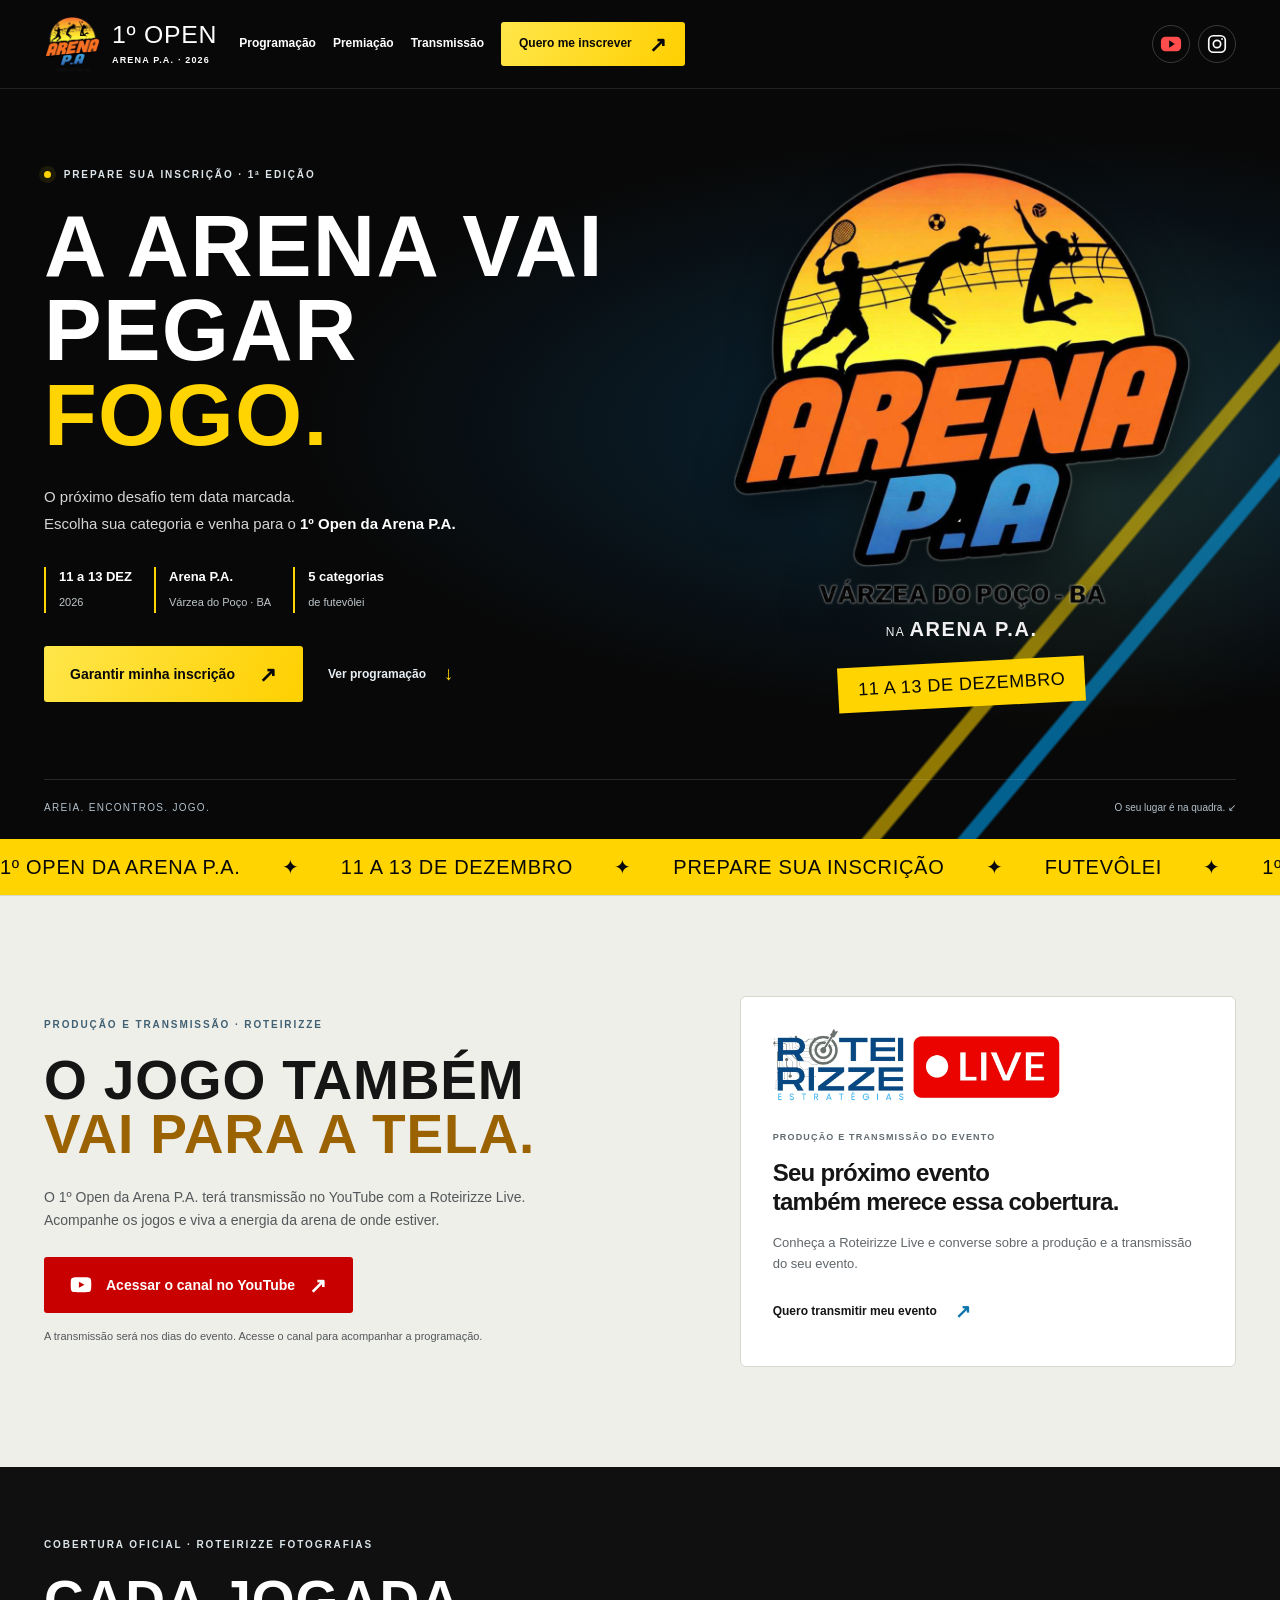
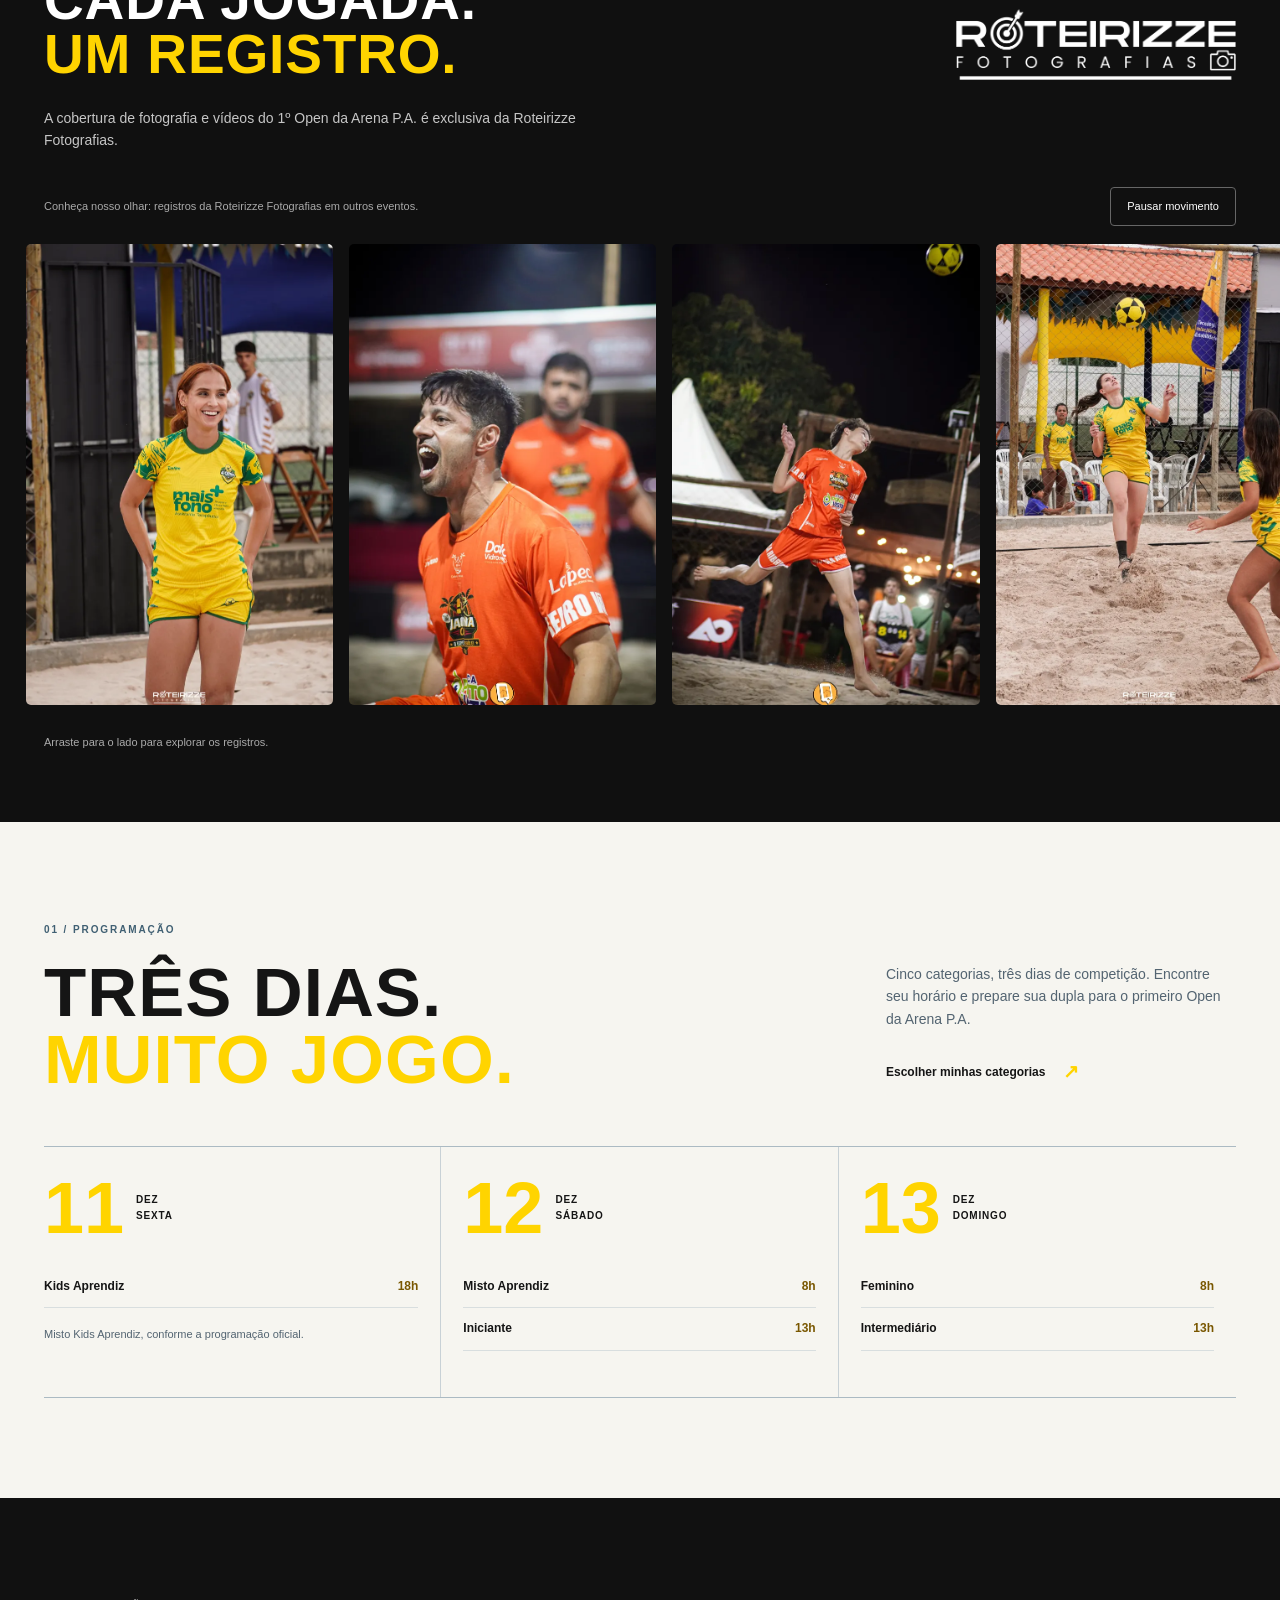
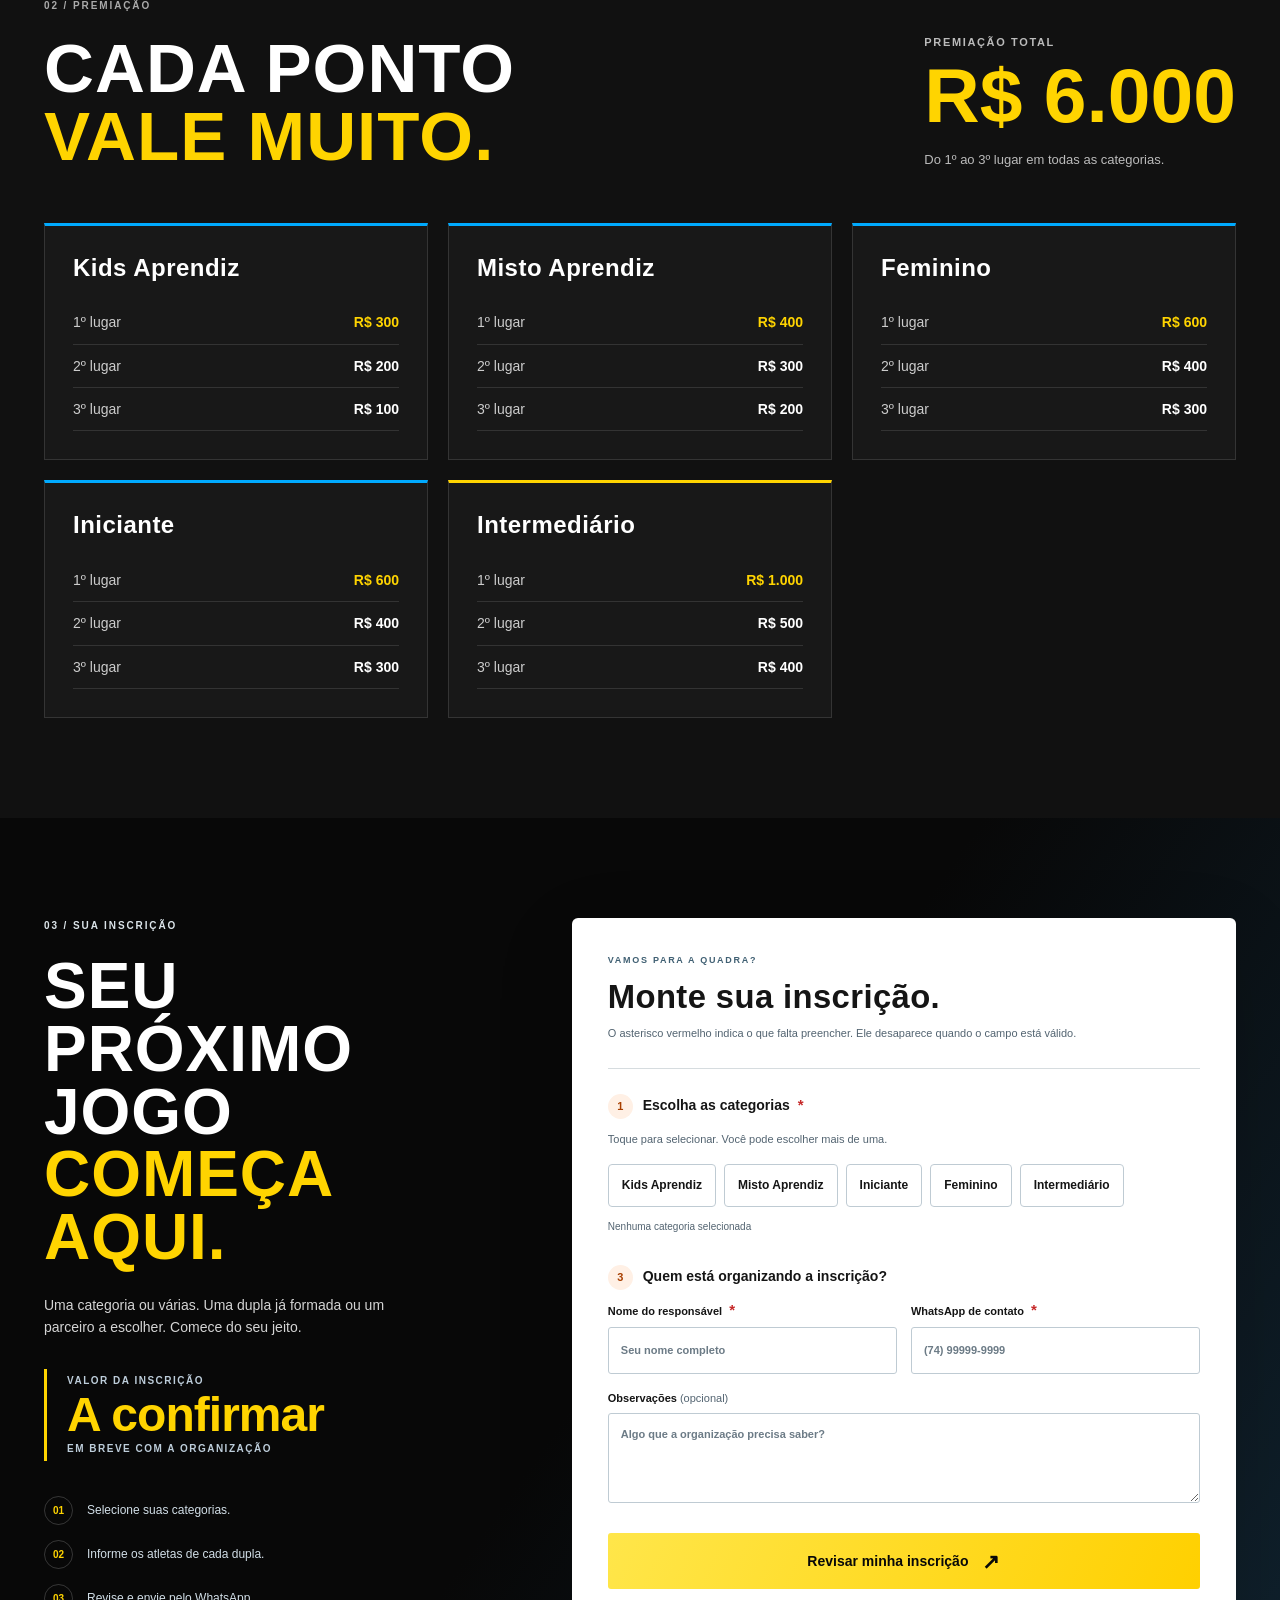
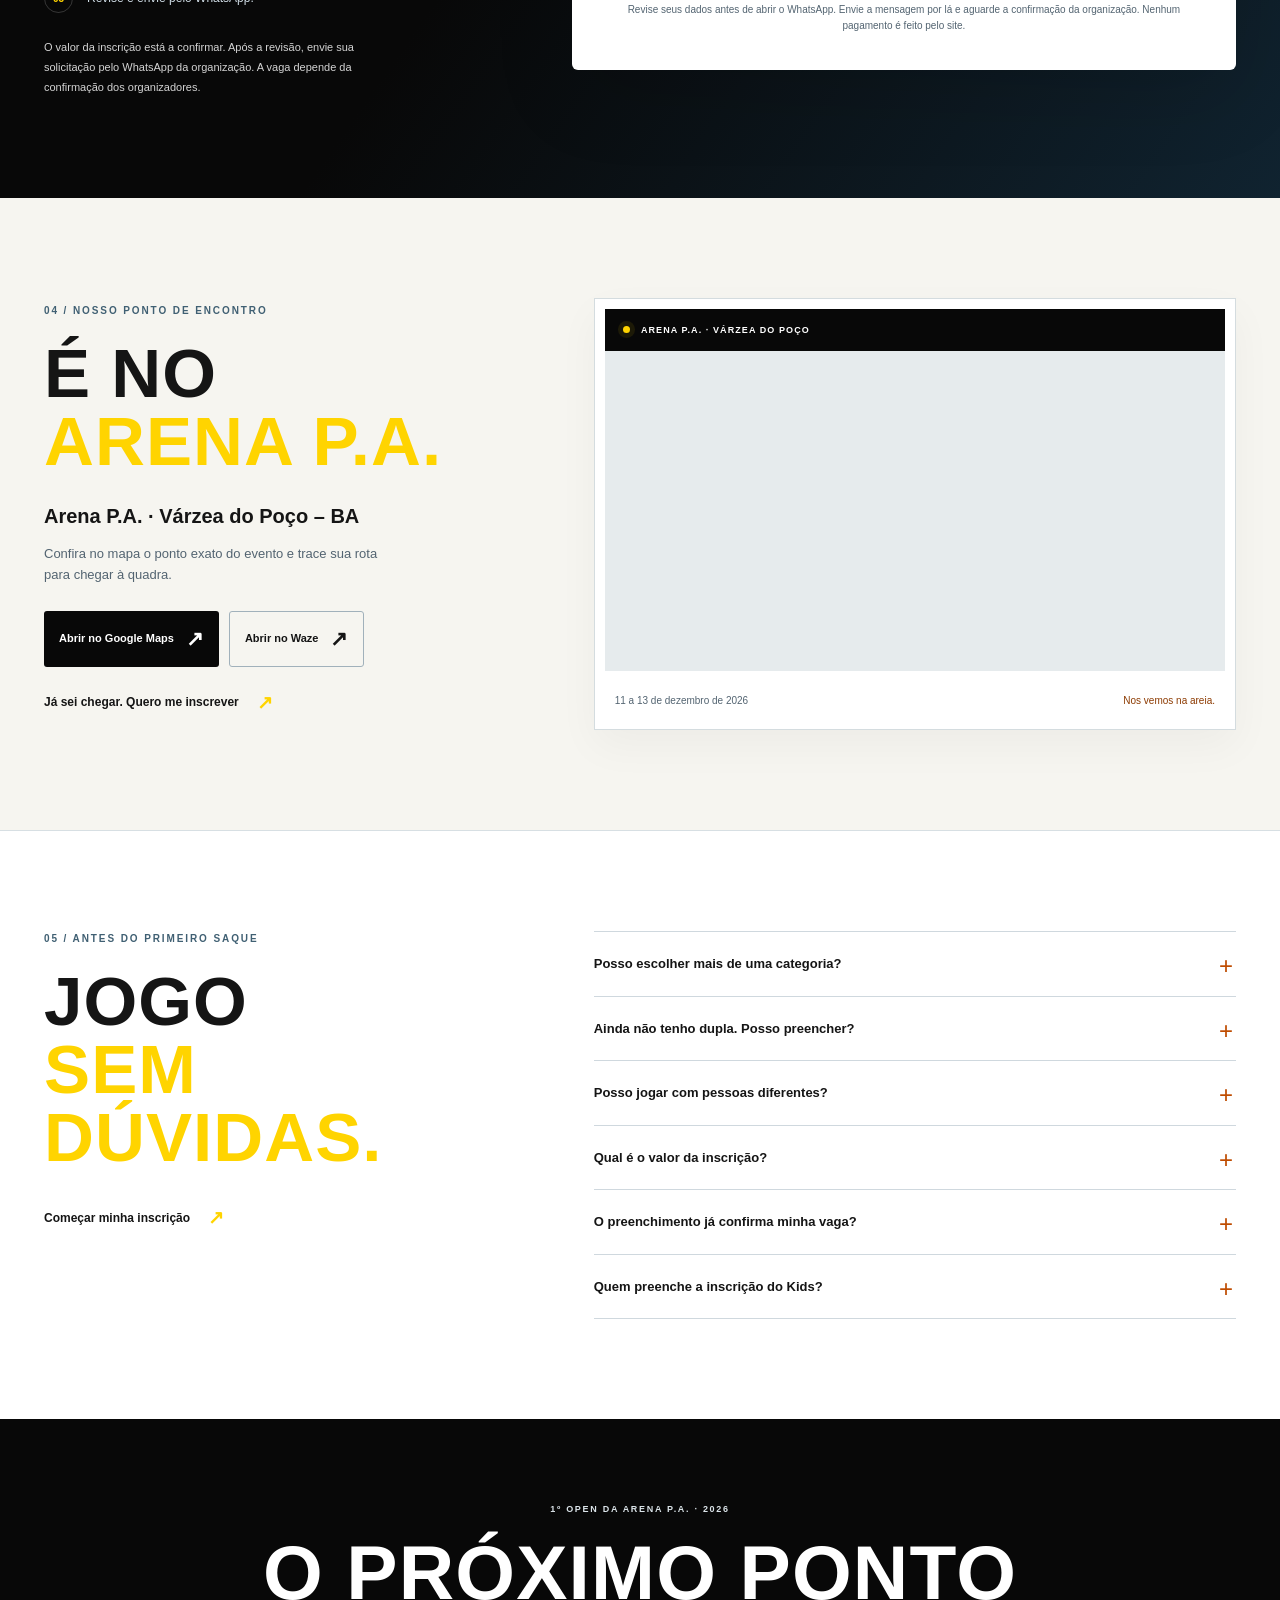
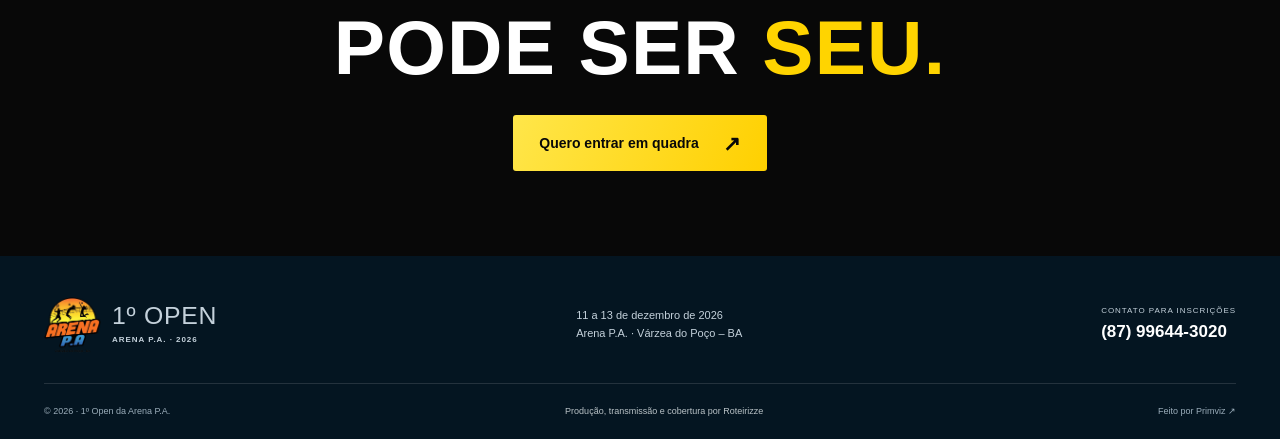
==== index.html @ a2ea8b27 "V1" ====
<!doctype html>
<html lang="pt-BR">
<head>
<meta charset="utf-8"><meta name="viewport" content="width=device-width, initial-scale=1">
<meta name="site-version" content="1.4">
<meta name="theme-color" content="#080808">
<title>1º Open da Arena P.A. 2026 | Programação e inscrições</title>
<meta name="description" content="De 11 a 13 de dezembro, o 1º Open da Arena P.A. reúne cinco categorias de futevôlei. Confira a programação, as premiações e prepare sua inscrição.">
<meta property="og:title" content="1º Open da Arena P.A. • Programação e inscrições"><meta property="og:description" content="11 a 13 de dezembro de 2026. Futevôlei no Arena P.A. · Várzea do Poço – BA. R$ 6.000 em premiações."><meta property="og:type" content="website"><meta property="og:locale" content="pt_BR"><meta property="og:image" content="assets/images/logo-arena.png"><meta name="twitter:card" content="summary_large_image">
<link rel="icon" href="favicon.png"><link rel="stylesheet" href="assets/css/style.css">
<script src="assets/js/config.js" defer></script><script src="assets/js/script.js" defer></script>
</head>
<body>
<a class="skip" href="#conteudo">Pular para o conteúdo</a>
<header class="header"><div class="wrap nav-wrap"><a href="#inicio" class="brand" aria-label="1º Open da Arena P.A., início"><img src="assets/images/logo-arena.png" width="60" height="60" alt="Marca do 1º Open"><span>1º OPEN <small>ARENA P.A. · 2026</small></span></a><div class="header-socials"><a class="social-icon youtube" href="https://www.youtube.com/channel/UCUqhchC1ZIpKuG-DZPUT1CA" target="_blank" rel="noopener noreferrer" aria-label="YouTube da Roteirizze Live"><svg viewBox="0 0 24 24" width="22" height="22" aria-hidden="true"><rect x="1" y="4" width="22" height="16" rx="5" fill="currentColor"/><path d="m10 8 6 4-6 4z" fill="#080808"/></svg></a><a class="social-icon instagram" href="https://www.instagram.com/arenap.a/" target="_blank" rel="noopener noreferrer" aria-label="Instagram da Arena P.A. @arenap.a"><svg viewBox="0 0 24 24" width="22" height="22" fill="none" stroke="currentColor" stroke-width="1.8" aria-hidden="true"><rect x="3" y="3" width="18" height="18" rx="5"/><circle cx="12" cy="12" r="4"/><circle cx="17.5" cy="6.5" r="1" fill="currentColor" stroke="none"/></svg></a></div><button id="menu-toggle" class="menu-toggle" aria-controls="menu" aria-expanded="false">Menu <span aria-hidden="true">☰</span></button><nav id="menu" aria-label="Principal"><a href="#programacao">Programação</a><a href="#premiacao">Premiação</a><a href="#transmissao">Transmissão</a><a class="button small" href="#registration-form">Quero me inscrever <span aria-hidden="true">↗</span></a></nav></div></header>
<main id="conteudo">
<section id="inicio" class="hero"><div class="hero-grid wrap"><div class="hero-copy"><p class="eyebrow light"><span class="status-dot"></span> PREPARE SUA INSCRIÇÃO · 1ª EDIÇÃO</p><h1>A ARENA VAI<br>PEGAR <em>FOGO.</em></h1><p class="hero-lead">O próximo desafio tem data marcada.<br>Escolha sua categoria e venha para o <strong>1º Open da Arena P.A.</strong></p><div class="hero-details"><span><strong>11 a 13 DEZ</strong><small>2026</small></span><span><strong>Arena P.A.</strong><small>Várzea do Poço · BA</small></span><span><strong>5 categorias</strong><small>de futevôlei</small></span></div><div class="hero-actions"><a class="button" href="#registration-form">Garantir minha inscrição <span aria-hidden="true">↗</span></a><a class="text-link" href="#programacao">Ver programação <span aria-hidden="true">↓</span></a></div></div><div class="hero-mark"><div class="orbit" aria-hidden="true"></div><img src="assets/images/logo-arena.png" width="850" height="850" fetchpriority="high" alt="1º Open de Futevôlei 2026"><p>NA <strong>ARENA P.A.</strong></p><span class="edition">11 A 13 DE DEZEMBRO</span></div></div><div class="hero-bottom wrap"><span>AREIA. ENCONTROS. JOGO.</span><span>O seu lugar é na quadra. <span aria-hidden="true">↙</span></span></div></section>
<div class="ticker" aria-hidden="true"><div>1º OPEN DA ARENA P.A. <span>✦</span> 11 A 13 DE DEZEMBRO <span>✦</span> PREPARE SUA INSCRIÇÃO <span>✦</span> FUTEVÔLEI <span>✦</span> 1º OPEN DA ARENA P.A. <span>✦</span> 11 A 13 DE DEZEMBRO <span>✦</span> PREPARE SUA INSCRIÇÃO <span>✦</span> FUTEVÔLEI <span>✦</span></div></div>
<section class="section broadcast" id="transmissao" aria-labelledby="broadcast-title"><div class="wrap broadcast-grid"><div class="broadcast-copy"><p class="eyebrow">PRODUÇÃO E TRANSMISSÃO · ROTEIRIZZE</p><h2 id="broadcast-title">O JOGO TAMBÉM<br><em>VAI PARA A TELA.</em></h2><p>O 1º Open da Arena P.A. terá transmissão no YouTube com a Roteirizze Live. Acompanhe os jogos e viva a energia da arena de onde estiver.</p><a class="button youtube-button" href="https://www.youtube.com/channel/UCUqhchC1ZIpKuG-DZPUT1CA" target="_blank" rel="noopener noreferrer"><svg viewBox="0 0 24 24" width="22" height="22" aria-hidden="true"><path fill="currentColor" d="M23 7s-.2-1.6-.9-2.3c-.9-.9-1.9-.9-2.3-1C16.6 3.5 12 3.5 12 3.5s-4.6 0-7.8.2c-.4.1-1.4.1-2.3 1C1.2 5.4 1 7 1 7S.8 8.9.8 10.8v1.8C.8 14.5 1 16.4 1 16.4s.2 1.6.9 2.3c.9.9 2.1.9 2.6 1 1.9.2 7.5.3 7.5.3s4.6 0 7.8-.3c.4 0 1.4 0 2.3-1 .7-.7.9-2.3.9-2.3s.2-1.9.2-3.8v-1.8C23.2 8.9 23 7 23 7ZM9.7 15.1V8.4l6.1 3.4-6.1 3.3Z"/></svg>Acessar o canal no YouTube <span aria-hidden="true">↗</span></a><p class="broadcast-note">A transmissão será nos dias do evento. Acesse o canal para acompanhar a programação.</p></div><aside class="production-card" aria-label="Conheça a Roteirizze Live"><img src="assets/images/roteirizze-live.webp" width="2048" height="512" loading="lazy" alt="Roteirizze Estratégias Live"><span class="production-label">PRODUÇÃO E TRANSMISSÃO DO EVENTO</span><h3>Seu próximo evento<br>também merece essa cobertura.</h3><p>Conheça a Roteirizze Live e converse sobre a produção e a transmissão do seu evento.</p><a class="text-link dark" href="https://roteirizze.site/live" target="_blank" rel="noopener noreferrer">Quero transmitir meu evento <span aria-hidden="true">↗</span></a></aside></div></section><section class="photo-coverage" id="fotografias" aria-labelledby="photos-title"><div class="wrap photo-heading"><div><p class="eyebrow light">COBERTURA OFICIAL · ROTEIRIZZE FOTOGRAFIAS</p><h2 id="photos-title">CADA JOGADA.<br><em>UM REGISTRO.</em></h2><p>A cobertura de fotografia e vídeos do 1º Open da Arena P.A. é exclusiva da Roteirizze Fotografias.</p></div><img class="photography-logo" src="assets/images/roteirizze-fotografias.png" width="1200" height="320" loading="lazy" alt="Roteirizze Fotografias"></div><div class="wrap gallery-caption"><p>Conheça nosso olhar: registros da Roteirizze Fotografias em outros eventos.</p><button id="gallery-toggle" type="button" aria-controls="photo-rail" aria-pressed="true">Pausar movimento</button></div><div class="photo-rail" id="photo-rail" tabindex="0" role="region" aria-label="Portfólio de fotografia. Deslize para ver mais fotos ou use as setas do teclado."><figure><img src="assets/images/fotografias/foto-01.webp" width="600" height="900" loading="lazy" decoding="async" draggable="false" alt="Registro de futevôlei da Roteirizze Fotografias, foto 1"></figure><figure><img src="assets/images/fotografias/foto-02.webp" width="600" height="900" loading="lazy" decoding="async" draggable="false" alt="Registro de futevôlei da Roteirizze Fotografias, foto 2"></figure><figure><img src="assets/images/fotografias/foto-03.webp" width="600" height="900" loading="lazy" decoding="async" draggable="false" alt="Registro de futevôlei da Roteirizze Fotografias, foto 3"></figure><figure><img src="assets/images/fotografias/foto-04.webp" width="600" height="900" loading="lazy" decoding="async" draggable="false" alt="Registro de futevôlei da Roteirizze Fotografias, foto 4"></figure><figure><img src="assets/images/fotografias/foto-05.webp" width="600" height="900" loading="lazy" decoding="async" draggable="false" alt="Registro de futevôlei da Roteirizze Fotografias, foto 5"></figure><figure><img src="assets/images/fotografias/foto-06.webp" width="600" height="900" loading="lazy" decoding="async" draggable="false" alt="Registro de futevôlei da Roteirizze Fotografias, foto 6"></figure><figure><img src="assets/images/fotografias/foto-07.webp" width="600" height="900" loading="lazy" decoding="async" draggable="false" alt="Registro de futevôlei da Roteirizze Fotografias, foto 7"></figure><figure><img src="assets/images/fotografias/foto-08.webp" width="600" height="900" loading="lazy" decoding="async" draggable="false" alt="Registro de futevôlei da Roteirizze Fotografias, foto 8"></figure><figure><img src="assets/images/fotografias/foto-09.webp" width="600" height="900" loading="lazy" decoding="async" draggable="false" alt="Registro de futevôlei da Roteirizze Fotografias, foto 9"></figure><figure><img src="assets/images/fotografias/foto-10.webp" width="600" height="900" loading="lazy" decoding="async" draggable="false" alt="Registro de futevôlei da Roteirizze Fotografias, foto 10"></figure><figure><img src="assets/images/fotografias/foto-11.webp" width="600" height="900" loading="lazy" decoding="async" draggable="false" alt="Registro de futevôlei da Roteirizze Fotografias, foto 11"></figure><figure><img src="assets/images/fotografias/foto-12.webp" width="600" height="900" loading="lazy" decoding="async" draggable="false" alt="Registro de futevôlei da Roteirizze Fotografias, foto 12"></figure><figure><img src="assets/images/fotografias/foto-13.webp" width="600" height="900" loading="lazy" decoding="async" draggable="false" alt="Registro de futevôlei da Roteirizze Fotografias, foto 13"></figure><figure><img src="assets/images/fotografias/foto-14.webp" width="600" height="900" loading="lazy" decoding="async" draggable="false" alt="Registro de futevôlei da Roteirizze Fotografias, foto 14"></figure><figure><img src="assets/images/fotografias/foto-15.webp" width="600" height="900" loading="lazy" decoding="async" draggable="false" alt="Registro de futevôlei da Roteirizze Fotografias, foto 15"></figure><figure><img src="assets/images/fotografias/foto-16.webp" width="600" height="900" loading="lazy" decoding="async" draggable="false" alt="Registro de futevôlei da Roteirizze Fotografias, foto 16"></figure><figure><img src="assets/images/fotografias/foto-17.webp" width="600" height="900" loading="lazy" decoding="async" draggable="false" alt="Registro de futevôlei da Roteirizze Fotografias, foto 17"></figure><figure><img src="assets/images/fotografias/foto-18.webp" width="600" height="900" loading="lazy" decoding="async" draggable="false" alt="Registro de futevôlei da Roteirizze Fotografias, foto 18"></figure><figure><img src="assets/images/fotografias/foto-19.webp" width="600" height="900" loading="lazy" decoding="async" draggable="false" alt="Registro de futevôlei da Roteirizze Fotografias, foto 19"></figure><figure><img src="assets/images/fotografias/foto-20.webp" width="600" height="900" loading="lazy" decoding="async" draggable="false" alt="Registro de futevôlei da Roteirizze Fotografias, foto 20"></figure><figure><img src="assets/images/fotografias/foto-21.webp" width="600" height="900" loading="lazy" decoding="async" draggable="false" alt="Registro de futevôlei da Roteirizze Fotografias, foto 21"></figure></div><p class="wrap gallery-help">Arraste para o lado para explorar os registros.</p></section><section class="section program" id="programacao"><div class="wrap"><div class="section-top"><div><p class="eyebrow">01 / PROGRAMAÇÃO</p><h2>TRÊS DIAS.<br><em>MUITO JOGO.</em></h2></div><div class="section-intro"><p>Cinco categorias, três dias de competição. Encontre seu horário e prepare sua dupla para o primeiro Open da Arena P.A.</p><a class="text-link dark" href="#registration-form">Escolher minhas categorias <span aria-hidden="true">↗</span></a></div></div><div class="days"><article class="day"><div class="day-date"><strong>11</strong><span>DEZ<br>SEXTA</span></div><ul><li><span>Kids Aprendiz</span><time>18h</time></li></ul><span class="day-note">Misto Kids Aprendiz, conforme a programação oficial.</span></article><article class="day"><div class="day-date"><strong>12</strong><span>DEZ<br>SÁBADO</span></div><ul><li><span>Misto Aprendiz</span><time>8h</time></li><li><span>Iniciante</span><time>13h</time></li></ul></article><article class="day"><div class="day-date"><strong>13</strong><span>DEZ<br>DOMINGO</span></div><ul><li><span>Feminino</span><time>8h</time></li><li><span>Intermediário</span><time>13h</time></li></ul></article></div></div></section>
<section class="section prizes" id="premiacao"><div class="wrap"><div class="section-top"><div><p class="eyebrow">02 / PREMIAÇÃO</p><h2>CADA PONTO<br><em>VALE MUITO.</em></h2></div><div class="prize-total"><span>PREMIAÇÃO TOTAL</span><strong>R$ 6.000</strong><p>Do 1º ao 3º lugar em todas as categorias.</p></div></div><div class="prize-grid"><article class="prize-card"><h3>Kids Aprendiz</h3><ol><li><span>1º lugar</span><strong>R$ 300</strong></li><li><span>2º lugar</span><strong>R$ 200</strong></li><li><span>3º lugar</span><strong>R$ 100</strong></li></ol></article><article class="prize-card"><h3>Misto Aprendiz</h3><ol><li><span>1º lugar</span><strong>R$ 400</strong></li><li><span>2º lugar</span><strong>R$ 300</strong></li><li><span>3º lugar</span><strong>R$ 200</strong></li></ol></article><article class="prize-card"><h3>Feminino</h3><ol><li><span>1º lugar</span><strong>R$ 600</strong></li><li><span>2º lugar</span><strong>R$ 400</strong></li><li><span>3º lugar</span><strong>R$ 300</strong></li></ol></article><article class="prize-card"><h3>Iniciante</h3><ol><li><span>1º lugar</span><strong>R$ 600</strong></li><li><span>2º lugar</span><strong>R$ 400</strong></li><li><span>3º lugar</span><strong>R$ 300</strong></li></ol></article><article class="prize-card"><h3>Intermediário</h3><ol><li><span>1º lugar</span><strong>R$ 1.000</strong></li><li><span>2º lugar</span><strong>R$ 500</strong></li><li><span>3º lugar</span><strong>R$ 400</strong></li></ol></article></div></div></section><section class="section registration" id="inscricao"><div class="wrap registration-grid"><div class="registration-copy"><p class="eyebrow light">03 / SUA INSCRIÇÃO</p><h2>SEU PRÓXIMO<br>JOGO <em>COMEÇA<br>AQUI.</em></h2><p>Uma categoria ou várias. Uma dupla já formada ou um parceiro a escolher. Comece do seu jeito.</p><div class="price pending-price"><span>VALOR DA INSCRIÇÃO</span><strong>A confirmar</strong><span>EM BREVE COM A ORGANIZAÇÃO</span></div><ol class="steps"><li><span>01</span>Selecione suas categorias.</li><li><span>02</span>Informe os atletas de cada dupla.</li><li><span>03</span>Revise e envie pelo WhatsApp.</li></ol><p class="fine-print light">O valor da inscrição está a confirmar. Após a revisão, envie sua solicitação pelo WhatsApp da organização. A vaga depende da confirmação dos organizadores.</p></div>
<form id="registration-form" class="form-panel" novalidate><div class="form-title"><span class="eyebrow">VAMOS PARA A QUADRA?</span><h3>Monte sua inscrição.</h3><p>O asterisco vermelho indica o que falta preencher. Ele desaparece quando o campo está válido.</p></div>
<fieldset><legend><span>1</span> Escolha as categorias <span class="required-mark" id="categories-required" aria-hidden="true">*</span></legend><p class="field-help" id="category-help">Toque para selecionar. Você pode escolher mais de uma.</p><div id="category-options" class="category-options" aria-describedby="category-help"></div><p id="category-count" class="selection-count" aria-live="polite">Nenhuma categoria selecionada</p></fieldset>
<fieldset id="teams-fieldset" hidden><legend><span>2</span> Atletas por categoria</legend><p class="field-help">Preencha os nomes e os tamanhos do short e da blusa de cada atleta. No Kids, o atleta infantil tem opções de 10, 12 e 14 anos ou P, M e G adulto; o parceiro usa P, M, G ou GG. No Feminino, a blusa é somente Baby Look. No Misto Aprendiz, a atleta feminina pode escolher Tradicional ou Baby Look. Os tamanhos são P, M, G ou GG. Sem parceiro definido? Marque “Dupla a escolher”; o uniforme dele fica a definir.</p><div id="teams"></div></fieldset>
<fieldset><legend><span>3</span> Quem está organizando a inscrição?</legend><div class="input-grid"><label>Nome do responsável <span class="required-mark" id="responsible-required" aria-hidden="true">*</span><input name="responsible" id="responsible" autocomplete="name" maxlength="100" required placeholder="Seu nome completo"></label><label>WhatsApp de contato <span class="required-mark" id="phone-required" aria-hidden="true">*</span><input name="phone" id="phone" type="tel" inputmode="tel" autocomplete="tel" maxlength="20" required placeholder="(74) 99999-9999"></label></div><label class="observation">Observações <span class="optional">(opcional)</span><textarea name="notes" id="notes" rows="3" maxlength="800" placeholder="Algo que a organização precisa saber?"></textarea></label></fieldset>
<div id="form-error" class="form-error" role="alert" tabindex="-1" hidden></div><button class="button submit" type="submit">Revisar minha inscrição <span aria-hidden="true">↗</span></button><p class="form-footnote">Revise seus dados antes de abrir o WhatsApp. Envie a mensagem por lá e aguarde a confirmação da organização. Nenhum pagamento é feito pelo site.</p><noscript><p class="form-error">Ative o JavaScript para selecionar categorias e montar sua inscrição. Contato da organização: (87) 99644-3020.</p></noscript></form></div></section>
<section class="section location" id="localizacao"><div class="wrap location-grid"><div><p class="eyebrow">04 / NOSSO PONTO DE ENCONTRO</p><h2>É NO<br><em>ARENA P.A.</em></h2><p class="location-name">Arena P.A. · Várzea do Poço – BA</p><p>Confira no mapa o ponto exato do evento e trace sua rota para chegar à quadra.</p><div class="location-actions"><a id="maps-link" class="button navy" target="_blank" rel="noopener noreferrer">Abrir no Google Maps <span aria-hidden="true">↗</span></a><a id="waze-link" class="button outline" target="_blank" rel="noopener noreferrer">Abrir no Waze <span aria-hidden="true">↗</span></a></div><a class="text-link dark" href="#registration-form">Já sei chegar. Quero me inscrever <span aria-hidden="true">↗</span></a></div><div class="map-frame"><div class="map-label"><span class="status-dot"></span> ARENA P.A. · VÁRZEA DO POÇO</div><iframe id="map" title="Localização do Arena P.A. · Várzea do Poço – BA" loading="lazy" referrerpolicy="no-referrer-when-downgrade" allowfullscreen></iframe><p>11 a 13 de dezembro de 2026 <span>Nos vemos na areia.</span></p></div></div></section>
<section class="section faq" id="duvidas"><div class="wrap faq-grid"><div><p class="eyebrow">05 / ANTES DO PRIMEIRO SAQUE</p><h2>JOGO<br><em>SEM DÚVIDAS.</em></h2><a class="text-link dark" href="#registration-form">Começar minha inscrição <span aria-hidden="true">↗</span></a></div><div class="questions"><details><summary>Posso escolher mais de uma categoria?</summary><p>Sim. Selecione todas as categorias em que deseja participar e preencha os atletas de cada uma. As condições para múltiplas categorias devem ser confirmadas com a organização.</p></details><details><summary>Ainda não tenho dupla. Posso preencher?</summary><p>Sim. Informe o primeiro atleta e marque “Dupla a escolher” na categoria correspondente. Sua solicitação ficará com essa indicação na revisão.</p></details><details><summary>Posso jogar com pessoas diferentes?</summary><p>Sim. Cada categoria tem seus próprios campos de Atleta 1 e Atleta 2. Preencha os nomes da dupla de cada categoria separadamente.</p></details><details><summary>Qual é o valor da inscrição?</summary><p>O valor da inscrição ainda está a confirmar. A organização divulgará os valores e as orientações de pagamento.</p></details><details><summary>O preenchimento já confirma minha vaga?</summary><p>Não. Depois da revisão, envie sua solicitação pelo WhatsApp. A vaga só será confirmada pela organização após o contato.</p></details><details><summary>Quem preenche a inscrição do Kids?</summary><p>O responsável deve preencher os nomes dos participantes e seu contato. A programação identifica a categoria como Misto Kids Aprendiz; confirme a composição da dupla e os critérios de idade com a organização.</p></details></div></div></section>
<section class="final-cta"><div class="wrap"><span class="eyebrow light">1º OPEN DA ARENA P.A. · 2026</span><h2>O PRÓXIMO PONTO<br>PODE SER <em>SEU.</em></h2><a class="button" href="#registration-form">Quero entrar em quadra <span aria-hidden="true">↗</span></a></div></section>
</main>
<footer><div class="wrap footer-main"><a class="brand" href="#inicio"><img loading="lazy" src="assets/images/logo-arena.png" width="60" height="60" alt="1º Open"><span>1º OPEN<small>ARENA P.A. · 2026</small></span></a><div><p>11 a 13 de dezembro de 2026</p><p>Arena P.A. · Várzea do Poço – BA</p></div><div><small>CONTATO PARA INSCRIÇÕES</small><a href="https://wa.me/5587996443020" target="_blank" rel="noopener noreferrer">(87) 99644-3020</a></div></div><div class="wrap footer-bottom"><span>© 2026 · 1º Open da Arena P.A.</span><a class="production-credit" href="#transmissao">Produção, transmissão e cobertura por Roteirizze</a><a class="primviz-credit" href="https://primviz.com.br" target="_blank" rel="noopener noreferrer">Feito por Primviz <span>↗</span></a></div></footer>
<a class="mobile-cta" href="#registration-form"><span>11–13 DEZ <small>2026</small></span><strong>Fazer inscrição ↗</strong></a>
<dialog id="review-dialog" aria-labelledby="review-title"><div class="dialog-inner"><button id="close-review" type="button" class="close" aria-label="Fechar revisão">×</button><p class="eyebrow">QUASE NA QUADRA</p><h3 id="review-title">Confira sua inscrição.</h3><p>Revise as categorias e os atletas antes de enviar à organização.</p><pre id="review-content"></pre><p class="field-help">Confira os nomes e tamanhos dos uniformes. Toque em “Enviar pelo WhatsApp” e envie a mensagem para a organização concluir sua solicitação.</p><a id="send-whatsapp" class="button submit" hidden target="_blank" rel="noopener noreferrer">Enviar pelo WhatsApp</a><button id="edit-review" type="button" class="edit-link">Voltar e editar os dados</button></div></dialog>
</body></html>
---- assets/css/style.css ----
:root{--navy:#080808;--blue:#14242b;--orange:#ffd400;--paper:#f6f5f0;--ink:#151515;--muted:#536471;--line:#d6dcdf;--radius:6px}*{box-sizing:border-box}html{scroll-behavior:smooth;scroll-padding-top:100px}body{margin:0;color:var(--ink);font:16px/1.6 Arial,Helvetica,sans-serif;background:var(--paper)}body:has(dialog[open]){overflow:hidden}h1,h2,h3,p{margin:0}h1,h2,h3,.brand,.day-date,.price strong,.ticker,.edition{font-family:Impact,'Arial Narrow',Arial,sans-serif}h1,h2{font-weight:900;line-height:.98;letter-spacing:.015em}h2{font-size:clamp(2.9rem,5.4vw,5.1rem)}h3{font-size:2.05rem;line-height:1.15}em{font-style:normal;color:var(--orange)}a{color:inherit;text-decoration:none}button,input,textarea{font:inherit}button,a,input,textarea,summary{touch-action:manipulation}button{cursor:pointer}img{max-width:100%;height:auto;display:block}button,a{ -webkit-tap-highlight-color:transparent}button:focus-visible,a:focus-visible,summary:focus-visible,input:focus-visible,textarea:focus-visible{outline:3px solid #168acc;outline-offset:4px}.wrap{width:min(1220px,calc(100% - 88px));margin:auto}.skip{position:fixed;top:-80px;left:20px;background:white;z-index:100;padding:12px}.skip:focus{top:12px}.header{background:var(--navy);color:white;position:sticky;top:0;z-index:20;border-bottom:1px solid #ffffff1b}.nav-wrap{height:88px;display:flex;align-items:center;justify-content:space-between;gap:28px}.brand{display:flex;align-items:center;gap:11px;line-height:1.1;font-size:1.55rem;letter-spacing:.03em}.brand img{width:57px;height:57px;object-fit:contain}.brand small{display:block;font:700 9px/1.6 Arial,sans-serif;letter-spacing:.13em;margin-top:5px}.header nav{display:flex;align-items:center;gap:30px;font-size:13px;font-weight:700}.header nav>a:not(.button):hover{color:var(--orange)}.button{display:inline-flex;justify-content:center;align-items:center;gap:24px;min-height:56px;padding:14px 26px;background:linear-gradient(115deg,#ffe64a,#ffd000);color:var(--navy);font-size:14px;font-weight:800;border:0;border-radius:3px;transition:transform .2s,box-shadow .2s}.button:hover{transform:translateY(-3px);box-shadow:0 8px 24px #ffd40026}.button span{font-size:21px;line-height:1}.button.small{min-height:44px;padding:10px 18px;gap:17px;font-size:12px}.menu-toggle{display:none}.eyebrow{font:800 10px/1.5 Arial,sans-serif;letter-spacing:.19em;color:#406073;margin-bottom:22px}.eyebrow.light{color:#dbe4e9}.status-dot{display:inline-block;width:7px;height:7px;border-radius:50%;background:var(--orange);margin-right:8px;box-shadow:0 0 0 5px #ffd40016}.hero{position:relative;background:linear-gradient(90deg,#061b2bf2,#061b2bd9),none center/cover;color:white;isolation:isolate;overflow:hidden}.hero:after{content:'';position:absolute;right:-100px;top:80px;width:600px;height:600px;background:radial-gradient(ellipse,#ffd40012,transparent 65%);z-index:-1}.hero-grid{display:grid;grid-template-columns:1.1fr 1fr;align-items:center;gap:40px;min-height:690px;padding-top:65px;padding-bottom:64px}.hero h1{font-size:clamp(3.5rem,6.75vw,6.4rem)}.hero-lead{font-size:15px;line-height:1.8;color:#c6d2db;margin-top:25px;max-width:470px}.hero-lead strong{color:#fff}.hero-details{display:flex;gap:22px;margin:30px 0 33px}.hero-details>span{border-left:2px solid var(--orange);padding-left:13px}.hero-details strong{display:block;font-size:13px}.hero-details small{font-size:11px;color:#9fb3c2}.hero-actions{display:flex;align-items:center;gap:25px;flex-wrap:wrap}.text-link{font-weight:700;font-size:12px;display:inline-flex;align-items:center;gap:18px;color:#e6eef4;min-height:44px}.text-link span{color:var(--orange);font-size:19px}.text-link.dark{color:var(--ink)}.hero-mark{position:relative;text-align:center}.hero-mark>img{position:relative;width:100%;max-width:460px;margin:auto;filter:drop-shadow(0 12px 25px #0005);animation:float 7s ease-in-out infinite}.hero-mark>p{font-size:20px;letter-spacing:.12em;margin-top:3px}.hero-mark>p strong{font-size:26px;letter-spacing:.08em}.edition{display:inline-block;background:var(--orange);color:var(--navy);padding:8px 20px;margin-top:17px;font-size:18px;transform:rotate(-3deg);letter-spacing:.03em}.orbit{position:absolute;inset:8% -8%;border:1px solid #ffffff0d;border-radius:50%;transform:rotate(-25deg)}.orbit:after{content:'';position:absolute;inset:25px;border:1px dashed #ffffff12;border-radius:50%}.hero-bottom{display:flex;justify-content:space-between;border-top:1px solid #ffffff20;padding-top:20px;padding-bottom:23px;color:#b3c1cb;font-size:10px;letter-spacing:.13em}.hero-bottom span:last-child{letter-spacing:0}.ticker{background:var(--orange);color:var(--navy);overflow:hidden;padding:12px 0;font-size:20px;letter-spacing:.035em}.ticker>div{width:max-content;animation:marquee 42s linear infinite}.ticker span{padding:0 35px}.section{padding:100px 0}.section-top{display:flex;align-items:flex-end;justify-content:space-between;gap:60px;margin-bottom:52px}.section-intro{max-width:350px;font-size:14px;color:var(--muted)}.section-intro .text-link{margin-top:20px}.program{background:linear-gradient(#f6f5f0ee,#f6f5f0ee),none center/cover}.days{display:grid;grid-template-columns:repeat(4,minmax(0,1fr));border-top:1px solid #abbac3;border-bottom:1px solid #abbac3}.day{padding:25px 22px 28px;border-right:1px solid #c8d1d6;min-height:290px}.day:first-child{padding-left:0}.day:last-child{border:0}.day-date{display:flex;align-items:center;gap:12px;margin-bottom:22px}.day-date strong{font-size:72px;line-height:1;color:var(--orange)}.day-date>span{font:800 10px/1.6 Arial,sans-serif;letter-spacing:.08em}.day ul{padding:0;margin:0;list-style:none}.day li{display:flex;justify-content:space-between;gap:12px;font-size:12px;font-weight:700;padding:11px 0;border-bottom:1px solid #d8dedf}.day time{color:#c44700;white-space:nowrap}.day-note{display:block;color:var(--muted);font-size:11px;margin-top:18px}.event-banner{padding:0 0 90px;background:var(--paper)}.event-banner img{width:100%;border-radius:4px}.banner-caption{display:flex;justify-content:space-between;align-items:center;padding:25px 0 0;gap:25px;font-size:15px;color:var(--muted)}.banner-caption strong{color:var(--ink)}.registration{background:linear-gradient(110deg,#080808f5,#080808f5),none center/cover;color:white}.registration-grid{display:grid;grid-template-columns:.8fr 1.2fr;align-items:start;gap:85px}.registration-copy{position:sticky;top:130px}.registration-copy>p:not(.eyebrow){max-width:350px;font-size:14px;color:#c6d4df;margin-top:25px}.registration h2{font-size:clamp(3rem,5vw,4.6rem)}.price{margin:30px 0 35px;border-left:3px solid var(--orange);padding:4px 0 4px 20px}.price>span{display:block;font-weight:800;font-size:10px;letter-spacing:.15em;color:#bdcdda}.price strong{display:block;color:var(--orange);font-size:85px;line-height:1.1;letter-spacing:-.02em}.price small{font:700 23px Arial,sans-serif}.steps{list-style:none;margin:0;padding:0;font-size:12px;color:#d1dee7}.steps li{margin:15px 0;display:flex;gap:14px;align-items:center}.steps span{color:var(--orange);font-weight:800;border:1px solid #ffffff30;border-radius:50%;width:29px;height:29px;display:grid;place-items:center;font-size:10px}.registration-copy p.fine-print{font-size:11px;color:#a7bac9;line-height:1.8;max-width:340px}.form-panel{background:#fff;color:var(--ink);padding:36px;border-radius:6px;min-width:0;box-shadow:0 24px 80px #0002}.form-title{padding-bottom:25px;border-bottom:1px solid var(--line);margin-bottom:25px}.form-title .eyebrow{display:block;font-size:9px;margin-bottom:10px}.form-title p{font-size:11px;color:var(--muted);margin-top:10px}fieldset{border:0;padding:0;margin:0 0 30px;min-width:0}legend{font-size:14px;font-weight:800;margin-bottom:12px;padding:0;width:100%}legend>span{display:inline-grid;place-items:center;width:25px;height:25px;border-radius:50%;background:#fff0e5;color:#a83f00;margin-right:6px;font-size:11px}.field-help{font-size:11px;color:var(--muted);margin-bottom:15px}.category-options{display:flex;flex-wrap:wrap;gap:8px}.category-option{position:relative;cursor:pointer}.category-option input{position:absolute;opacity:0;width:1px;height:1px}.category-option span{font-size:12px;font-weight:700;border:1px solid #bfcbd3;border-radius:4px;padding:11px 13px;display:block;transition:background .15s,border-color .15s}.category-option input:checked+span{background:var(--navy);color:#fff;border-color:var(--navy)}.category-option input:checked+span:after{content:' ✓';color:#ff9c59}.category-option input:focus-visible+span{outline:3px solid #168acc;outline-offset:3px}.selection-count{font-size:10px;color:#536471;margin-top:12px}.team-card{padding:18px;background:#f5f7f8;border:1px solid #e0e6e9;border-radius:4px;margin-bottom:12px}.team-heading{display:flex;justify-content:space-between;gap:10px;align-items:center;margin-bottom:15px}.team-heading h4{margin:0;font-size:14px}.remove-category{border:0;background:transparent;font-size:10px;color:#8e3500;text-decoration:underline;padding:8px}.input-grid{display:grid;grid-template-columns:1fr 1fr;gap:14px}label{display:block;font-size:11px;font-weight:700}input:not([type=checkbox]),textarea{display:block;background:#fff;border:1px solid #bfcbd3;border-radius:3px;padding:12px;width:100%;margin-top:6px;color:var(--ink);font-size:13px;min-height:46px;min-width:0}input::placeholder,textarea::placeholder{color:#6c7b86;font-size:11px}input:disabled{color:#71808a;background:#e9eef0;border-style:dashed}input[aria-invalid=true]{border-color:#b82f23}.partner-choice{display:flex;gap:8px;align-items:center;font-size:11px;font-weight:400;margin-top:14px;cursor:pointer}input[type=checkbox]{accent-color:var(--orange);width:17px;height:17px;flex:0 0 17px;margin:0}.observation{margin-top:16px}textarea{resize:vertical;min-height:90px}.optional{font-weight:400;color:var(--muted)}.consent{display:flex;align-items:flex-start;gap:10px;font-size:10px;font-weight:400;margin:5px 0 20px;line-height:1.7}.consent input{margin-top:2px}.submit{width:100%;gap:14px}.submit svg{width:21px;height:21px;flex-shrink:0}.form-footnote{text-align:center;font-size:10px;color:var(--muted);margin-top:13px}.form-error{padding:12px;background:#fff0eb;border:1px solid #d77965;color:#8b281b;font-size:12px;border-radius:3px;margin-bottom:15px}.location{background:var(--paper)}.location-grid{display:grid;grid-template-columns:.85fr 1.15fr;gap:75px;align-items:center}.location-name{font-size:20px;font-weight:800;margin-top:25px}.location p:not(.eyebrow,.location-name){color:var(--muted);font-size:13px;margin-top:12px;max-width:350px}.location-actions{display:flex;flex-wrap:wrap;gap:10px;margin:25px 0 14px}.location-actions .button{font-size:11px;padding:12px 15px;gap:12px}.button.navy{background:var(--navy);color:white}.button.outline{background:transparent;border:1px solid #a1b1bb;color:var(--ink)}.map-frame{position:relative;background:#fff;padding:10px;border:1px solid #d4dcdf;box-shadow:0 16px 40px #0808080a}.map-label{background:var(--navy);color:white;font-size:9px;font-weight:800;padding:14px 18px;letter-spacing:.12em}.map-frame iframe{width:100%;height:320px;display:block;border:0;background:#e6ebed}.map-frame>p{display:flex;justify-content:space-between;gap:10px;padding:10px;font-size:10px!important;max-width:none!important}.map-frame>p span{color:#8c3a00}.faq{border-top:1px solid #d7dfe3;background:white}.faq-grid{display:grid;grid-template-columns:.85fr 1.15fr;gap:75px}.faq .text-link{margin-top:25px}.questions details{border-bottom:1px solid #cfd8de}.questions details:first-child{border-top:1px solid #cfd8de}.questions summary{cursor:pointer;padding:22px 30px 22px 0;list-style:none;position:relative;font-size:13px;font-weight:800}.questions summary::-webkit-details-marker{display:none}.questions summary:after{content:'+';position:absolute;right:3px;top:16px;font-size:24px;font-weight:400;color:#bf4c00}.questions details[open] summary:after{content:'−'}.questions details p{padding:0 20px 22px 0;font-size:12px;color:var(--muted);line-height:1.9}.final-cta{padding:75px 0 85px;background:linear-gradient(90deg,#080808df,#080808ec),none center/cover;color:white;text-align:center}.final-cta h2{font-size:clamp(3.2rem,6vw,5.6rem);margin:15px 0 30px}.final-cta .eyebrow{font-size:9px}footer{background:#041521;color:#c4d1db;padding:40px 0 20px}.footer-main{display:flex;justify-content:space-between;align-items:center;gap:30px}.footer-main p{font-size:11px}.footer-main>div:last-child{display:flex;flex-direction:column}.footer-main small{font-size:8px;letter-spacing:.12em}.footer-main>div:last-child>a{font-size:17px;font-weight:800;color:white}.footer-bottom{border-top:1px solid #ffffff20;margin-top:30px;padding-top:20px;display:flex;justify-content:space-between;font-size:9px;color:#9badba}.primviz-credit span{display:inline-block;transition:transform .2s}.primviz-credit:hover span{transform:translate(2px,-2px)}.mobile-cta{display:none}dialog{padding:0;border:0;border-radius:8px;width:min(600px,calc(100% - 28px));max-height:85dvh;box-shadow:0 30px 100px #0007;color:var(--ink)}dialog::backdrop{background:#001321b8;backdrop-filter:blur(5px)}.dialog-inner{padding:32px;position:relative}.dialog-inner>p:not(.eyebrow){font-size:12px;color:var(--muted);margin:14px 0}.close{position:absolute;right:12px;top:10px;border:0;background:#f2f5f6;border-radius:50%;width:36px;height:36px;font-size:25px}.dialog-inner h3{font-size:28px}.dialog-inner .eyebrow{font-size:9px;margin-bottom:14px}pre{background:#f0f4f6;border-left:3px solid var(--orange);padding:16px;font:12px/1.8 Arial,sans-serif;white-space:pre-wrap;overflow-wrap:anywhere}.edit-link{display:block;margin:15px auto 0;border:0;background:none;text-decoration:underline;font-size:12px;color:var(--muted)}[hidden]{display:none!important}@keyframes float{50%{transform:translateY(-9px)}}@keyframes marquee{to{transform:translateX(-50%)}}
@media(min-width:1500px){.hero-grid{min-height:740px}}@media(max-width:1050px){.wrap{width:calc(100% - 56px)}.nav-wrap{gap:15px}.header nav{gap:20px}.hero-grid{gap:15px;min-height:620px}.hero-details{gap:15px}.hero-details strong{font-size:11px}.hero-mark>p strong{font-size:22px}.registration-grid{gap:40px}.form-panel{padding:25px}.day{padding-left:16px;padding-right:16px}.day li{font-size:11px}.location-grid,.faq-grid{gap:40px}.hero-actions{gap:12px}.hero-actions>.button{padding:14px 20px}.hero-lead{font-size:13px}}
@media(max-width:760px){html{scroll-padding-top:85px}.wrap{width:calc(100% - 40px)}.nav-wrap{height:73px}.brand{font-size:1.3rem}.brand img{width:47px;height:47px}.brand small{font-size:8px}.menu-toggle{display:flex;gap:10px;align-items:center;padding:9px 12px;border:1px solid #ffffff40;border-radius:3px;background:transparent;color:white;font-size:12px}.header nav{display:none;position:absolute;left:0;right:0;top:73px;background:var(--navy);padding:20px;box-shadow:0 10px 15px #0002}.header nav.open{display:flex;flex-direction:column;align-items:stretch;gap:8px}.header nav>a{padding:12px}.hero-grid{grid-template-columns:1fr;gap:20px;padding-top:44px;padding-bottom:30px;min-height:auto}.hero-copy{text-align:center}.hero .eyebrow{font-size:9px;margin-bottom:20px}.hero h1{font-size:clamp(3.5rem,12.9vw,5.5rem)}.hero-lead{font-size:13px;max-width:390px;margin:22px auto 0}.hero-details{justify-content:center;margin:25px 0;gap:20px;text-align:left}.hero-details>span{padding-left:9px}.hero-details strong{font-size:11px}.hero-details small{font-size:10px}.hero-actions{justify-content:center;gap:12px}.hero-actions>.button{min-height:54px;padding:13px 20px}.hero-mark{width:min(78%,340px);margin:10px auto 0}.hero-mark>img{max-width:290px}.hero-mark>p{font-size:13px;margin-top:3px}.hero-mark>p strong{font-size:20px}.edition{font-size:14px;margin-top:12px}.hero-bottom{font-size:8px;padding-top:16px;gap:15px;letter-spacing:.05em}.hero-bottom>span:last-child{font-size:9px}.ticker{font-size:17px;padding:10px 0}.ticker span{padding:0 20px}.section{padding:65px 0}.section-top{display:block;margin-bottom:30px}.section-intro{margin-top:25px;max-width:none;font-size:13px}.section-intro .text-link{margin-top:10px}.eyebrow{font-size:9px;margin-bottom:17px}h2{font-size:clamp(2.9rem,11vw,4rem)}.days{grid-template-columns:1fr 1fr}.day{padding:20px 16px;min-height:230px}.day:nth-child(2){border-right:0}.day:nth-child(-n+2){border-bottom:1px solid #c8d1d6}.day:nth-child(3){padding-left:0}.day:last-child{padding-right:0}.day-date strong{font-size:62px}.day-date>span{font-size:9px}.day li{font-size:11px;gap:7px;align-items:baseline}.day-note{font-size:10px}.event-banner{padding-bottom:60px}.banner-caption{align-items:flex-start;font-size:12px;padding-top:20px;flex-direction:column;gap:14px}.banner-caption .button{min-height:45px;font-size:12px}.registration-grid{grid-template-columns:1fr;gap:35px}.registration-copy{position:static}.registration h2{font-size:clamp(3rem,12vw,4.5rem)}.registration-copy>p:not(.eyebrow){max-width:none;font-size:13px}.registration-copy .price{display:inline-block;margin:25px 0}.price strong{font-size:70px}.steps{margin-top:0;display:grid;gap:10px}.steps li{margin:0;font-size:11px}.registration-copy p.fine-print{max-width:none;font-size:11px}.form-panel{padding:25px 20px}.input-grid{grid-template-columns:1fr;gap:15px}.form-title h3{font-size:1.8rem}legend{font-size:13px}.field-help{font-size:11px}.category-option span{font-size:11px;padding:11px 12px}.team-card{padding:15px}.location-grid,.faq-grid{grid-template-columns:1fr;gap:30px}.location-name{margin-top:22px}.location p:not(.eyebrow,.location-name){max-width:none}.map-frame iframe{height:280px}.map-frame>p{flex-wrap:wrap;font-size:9px!important}.faq .text-link{margin-top:15px}.questions summary{font-size:12px}.final-cta{padding:60px 0}.final-cta h2{font-size:clamp(3rem,11.5vw,4.6rem)}.footer-main{flex-wrap:wrap;gap:25px}.footer-main>.brand{width:100%}.footer-bottom{gap:20px;font-size:9px}footer{padding-bottom:100px}.mobile-cta{position:fixed;bottom:0;left:0;right:0;z-index:15;background:var(--navy);color:white;padding:12px 20px max(12px,env(safe-area-inset-bottom));display:flex;justify-content:space-between;align-items:center;border-top:1px solid #ffffff24;gap:15px}.mobile-cta>span{font-size:18px;font-weight:800;white-space:nowrap}.mobile-cta small{font-size:10px;font-weight:400;color:#c8d6de}.mobile-cta strong{font-size:12px;background:var(--orange);color:var(--navy);padding:11px 17px;border-radius:3px}.dialog-inner{padding:28px 22px}.dialog-inner .submit{font-size:12px}.dialog-inner h3{font-size:27px}}
@media(max-width:360px){.wrap{width:calc(100% - 30px)}.hero-details{gap:12px}.hero-details strong{font-size:10px}.hero h1{font-size:3.4rem}.day{padding-right:10px;padding-left:10px}.day-date{gap:8px}.day-date strong{font-size:54px}.day li{font-size:10px}.form-panel{padding:22px 16px}.category-option span{padding:10px;font-size:10px}.mobile-cta{padding-left:15px;padding-right:15px;gap:10px}.mobile-cta strong{padding:10px 13px;font-size:11px}.hero-bottom{font-size:7px}.hero-bottom>span:last-child{font-size:8px}}
@media(prefers-reduced-motion:reduce){html{scroll-behavior:auto}*,*:before,*:after{animation:none!important;transition:none!important}}

/* V1.1: respiro discreto nas letras dos títulos. */
h3{letter-spacing:.012em}

/* V1.2: uniforme individual, com tamanhos independentes. */
select{font:inherit;touch-action:manipulation;display:block;background:#fff;border:1px solid #bfcbd3;border-radius:3px;padding:11px 9px;width:100%;margin-top:6px;color:var(--ink);font-size:13px;min-height:46px;min-width:0}
select:focus-visible{outline:3px solid #168acc;outline-offset:4px}select[aria-invalid=true]{border-color:#b82f23}.athlete-block{min-width:0}.uniform-fields{display:grid;gap:11px;margin-top:16px;padding-top:13px;border-top:1px solid #d6dcdf}.uniform-title{font-size:10px;font-weight:800;letter-spacing:.04em;color:#536471;margin-bottom:1px}
@media(max-width:760px){.athlete-block+.athlete-block{border-top:1px solid #c9d4da;padding-top:20px;margin-top:5px}.uniform-fields{grid-template-columns:1fr 1fr;gap:12px}.uniform-title{grid-column:1/-1}.uniform-fields>label:nth-of-type(2){grid-column:1/-1;grid-row:3}.uniform-fields>label:nth-of-type(3){grid-column:2;grid-row:2}}

/* V1.4: cada atleta do Feminino tem seu próprio bloco completo de uniforme. */
.female-team>.input-grid{grid-template-columns:1fr;gap:24px}
.female-team .athlete-block+.athlete-block{border-top:1px solid #c9d4da;padding-top:20px}
.female-team .uniform-fields:not([hidden]){display:grid;grid-template-columns:1fr 1fr;gap:12px}
.female-team .uniform-title{grid-column:1/-1}
.female-team .uniform-fields>label:nth-of-type(2){grid-column:1/-1;grid-row:3}
.female-team .uniform-fields>label:nth-of-type(3){grid-column:2;grid-row:2}

/* V1.5: CTAs direcionam à primeira etapa do formulário, inclusive no celular. */
#registration-form{scroll-margin-top:8px}

/* V2.0: indicadores acompanham a validade dos campos, sem alterar o layout. */
.required-mark{color:#c62828;font-size:15px;font-weight:800;line-height:1;margin-left:4px;vertical-align:baseline}
legend>.required-mark{display:inline;width:auto;height:auto;border-radius:0;background:none;padding:0;margin-right:0;color:#c62828;font-size:15px}

/* Arena P.A. identity */
[hidden]{display:none!important}
.hero{background:radial-gradient(ellipse at 80% 45%,#0b293c 0,transparent 50%),#080808}
.hero:before{content:"";position:absolute;inset:0;z-index:-1;background:linear-gradient(130deg,transparent 78%,#ffd400 78.2%,#ffd400 79%,transparent 79.2%),linear-gradient(130deg,transparent 83%,#00aaff 83.2%,#00aaff 84%,transparent 84.2%);opacity:.55}
.hero-mark img{border-radius:12px;animation:none}.hero-mark>p{font-size:12px}.hero-mark>p strong{font-size:20px}.hero-mark .orbit{display:none}
.hero-lead,.registration-copy>p:not(.eyebrow){color:#d4d4d4}.hero-details small{color:#bfc7cb}
.program{background:#f6f5f0}.days{grid-template-columns:repeat(3,minmax(0,1fr))}.day{min-height:250px}.day time{color:#795700}
.registration{background:linear-gradient(125deg,#080808 50%,#102330)}.final-cta{background:#080808!important}
.prizes{background:#111;color:#fff}.prizes .eyebrow{color:#aaa}.prize-total>span{font-size:11px;letter-spacing:.15em;font-weight:800;color:#bbb}.prize-total>strong{display:block;color:#ffd400;font:900 clamp(3rem,6vw,5.5rem)/1.1 Impact,'Arial Narrow',sans-serif}.prize-total>p{color:#bbb;font-size:13px;margin-top:12px}
.prize-grid{display:grid;grid-template-columns:repeat(3,minmax(0,1fr));gap:20px}.prize-card{border:1px solid #343434;border-top:3px solid #00aaff;padding:28px;background:#181818}.prize-card:last-child{border-top-color:#ffd400}.prize-card h3{font-size:24px;letter-spacing:.02em}.prize-card ol{list-style:none;margin:20px 0 0;padding:0}.prize-card li{display:flex;justify-content:space-between;gap:12px;border-bottom:1px solid #333;padding:10px 0;font-size:14px}.prize-card li:first-child strong{color:#ffd400}.prize-card li span{color:#ccc}
.artwork-grid{display:grid;grid-template-columns:1fr 1fr;gap:25px}.event-banner{padding-top:70px;background:#080808}.event-banner img{height:auto;max-height:840px;object-fit:contain;background:black}
.price.pending-price strong{font-size:48px}.questions summary{line-height:1.5}.button:focus-visible{outline-color:#00aaff}.header nav{gap:20px}.header .brand{flex-shrink:0}.mobile-cta>span{font-size:15px}
@media(max-width:760px){.days{grid-template-columns:1fr}.day,.day:first-child,.day:last-child,.day:nth-child(3){padding:22px 0;min-height:0;border:0;border-bottom:1px solid #c8d1d6}.day:last-child{border-bottom:0}.day-date{margin-bottom:10px}.prize-grid{grid-template-columns:1fr}.prize-card{padding:24px}.prize-total{margin-top:28px}.artwork-grid{grid-template-columns:1fr;gap:24px}.event-banner{padding-top:40px}.price.pending-price strong{font-size:44px}.hero-mark{width:min(80%,340px)}.hero-mark>p strong{font-size:18px}.hero-details{gap:14px}.hero-details>span{min-width:0}.hero-details strong{font-size:10px}}

/* Produção e transmissão: marca do evento permanece principal. */
.broadcast{background:#efefea;border-top:1px solid #d8d8d0}.broadcast-grid{display:grid;grid-template-columns:1.12fr .88fr;gap:64px;align-items:center}.broadcast-copy h2{font-size:clamp(2.6rem,4.3vw,4.1rem)}.broadcast-copy h2 em{color:#9a6200}.broadcast-copy>p:not(.eyebrow){max-width:540px;color:#53585a;font-size:14px;margin-top:24px}.broadcast-copy .button{margin-top:26px}.youtube-button{background:#c90000;color:#fff;gap:14px}.youtube-button:hover{box-shadow:0 8px 24px #ca000022}.broadcast-copy>p.broadcast-note{font-size:11px;margin-top:15px;max-width:450px}.production-card{background:#fff;border:1px solid #d8d8d0;padding:32px;border-radius:6px}.production-card>img{width:100%;max-width:290px;margin-bottom:28px}.production-label{display:block;font-size:9px;letter-spacing:.13em;color:#616b70;font-weight:800;margin-bottom:15px}.production-card h3{font-family:Arial,Helvetica,sans-serif;font-size:24px;line-height:1.2;letter-spacing:-.03em}.production-card>p{font-size:13px;color:#61666a;margin-top:17px}.production-card>.text-link{margin-top:15px;font-size:12px}.production-card .text-link span{color:#0d75ab}.production-credit{color:#bac3c7}.production-credit:hover{color:#ffd400}.hero-mark>img{border-radius:0;filter:drop-shadow(0 0 1px #fff8) drop-shadow(0 12px 20px #0008)}.header nav{gap:15px;font-size:12px}.footer-bottom{flex-wrap:wrap;gap:16px}
@media(max-width:1000px) and (min-width:761px){.nav-wrap{gap:15px}.header .brand{font-size:1.2rem}.header nav{gap:10px;font-size:11px}.header nav .button{padding:9px 12px;font-size:11px}.header .wrap{width:calc(100% - 40px)}}
@media(max-width:760px){.broadcast-grid{grid-template-columns:1fr;gap:30px}.broadcast-copy h2{font-size:clamp(2.6rem,10vw,3.8rem)}.production-card{padding:25px}.production-card h3{font-size:23px}.broadcast-copy .button{width:100%;gap:10px;font-size:12px;padding:14px}.footer-bottom{justify-content:center;text-align:center}.production-credit{width:100%;order:3}.hero-mark>img{max-width:300px}}

.header-socials{display:flex;gap:8px;align-items:center;margin-left:auto}.social-icon{width:38px;height:38px;display:flex;align-items:center;justify-content:center;border:1px solid #ffffff32;border-radius:50%;color:#fff}.social-icon.youtube{color:#ff4c4c}.social-icon:hover{border-color:#ffd400;color:#ffd400}.photo-coverage{padding:70px 0;background:#101010;color:white;overflow:hidden}.photo-heading{display:flex;align-items:center;justify-content:space-between;gap:60px}.photo-heading h2{font-size:clamp(2.6rem,4.3vw,4.1rem)}.photo-heading p:not(.eyebrow){max-width:560px;color:#c6c6c6;font-size:14px;margin-top:25px}.photography-logo{width:280px;max-width:30%;height:auto;object-fit:contain}.gallery-caption{display:flex;justify-content:space-between;align-items:center;gap:20px;margin-top:35px;margin-bottom:18px}.gallery-caption p{font-size:11px;color:#aaa;max-width:600px}.gallery-caption button{background:transparent;color:#fff;border:1px solid #666;border-radius:4px;padding:10px 16px;font-size:11px;white-space:nowrap}.photo-rail{display:flex;gap:16px;overflow-x:auto;overscroll-behavior-x:contain;scrollbar-width:thin;scrollbar-color:#ffd400 #242424;padding:0 max(24px,calc((100vw - 1220px)/2)) 15px;cursor:grab;touch-action:pan-x pan-y}.photo-rail:active{cursor:grabbing}.photo-rail figure{flex:0 0 clamp(220px,24vw,330px);margin:0;aspect-ratio:2/3;border-radius:5px;overflow:hidden;background:#222}.photo-rail img{width:100%;height:100%;object-fit:cover;user-select:none}.gallery-help{font-size:11px;color:#aaa;margin-top:14px}.header nav{gap:17px}.header-socials{order:2}.menu-toggle{order:3}.header nav{order:1}.nav-wrap{gap:22px}
@media(max-width:760px){.nav-wrap{gap:10px}.header .brand{margin-right:auto;font-size:1.25rem}.header .brand img{width:45px;height:45px}.header-socials{margin-left:0;gap:6px}.social-icon{width:34px;height:34px}.menu-toggle{padding:8px!important;font-size:11px!important}.photo-coverage{padding:50px 0}.photo-heading{display:block}.photography-logo{max-width:230px;width:75%;margin-top:30px}.gallery-caption{align-items:flex-start;gap:15px}.gallery-caption p{font-size:10px}.gallery-caption button{padding:9px;font-size:10px}.photo-rail{gap:12px;padding-left:24px;padding-right:24px}.photo-rail figure{flex-basis:72vw;max-width:320px}.hero-mark>p{display:none}}
@media(max-width:360px){.header .brand{font-size:1.05rem;gap:5px}.header .brand img{width:36px;height:36px}.header .brand small{font-size:7px}.social-icon{width:30px;height:30px}.nav-wrap{gap:7px}}
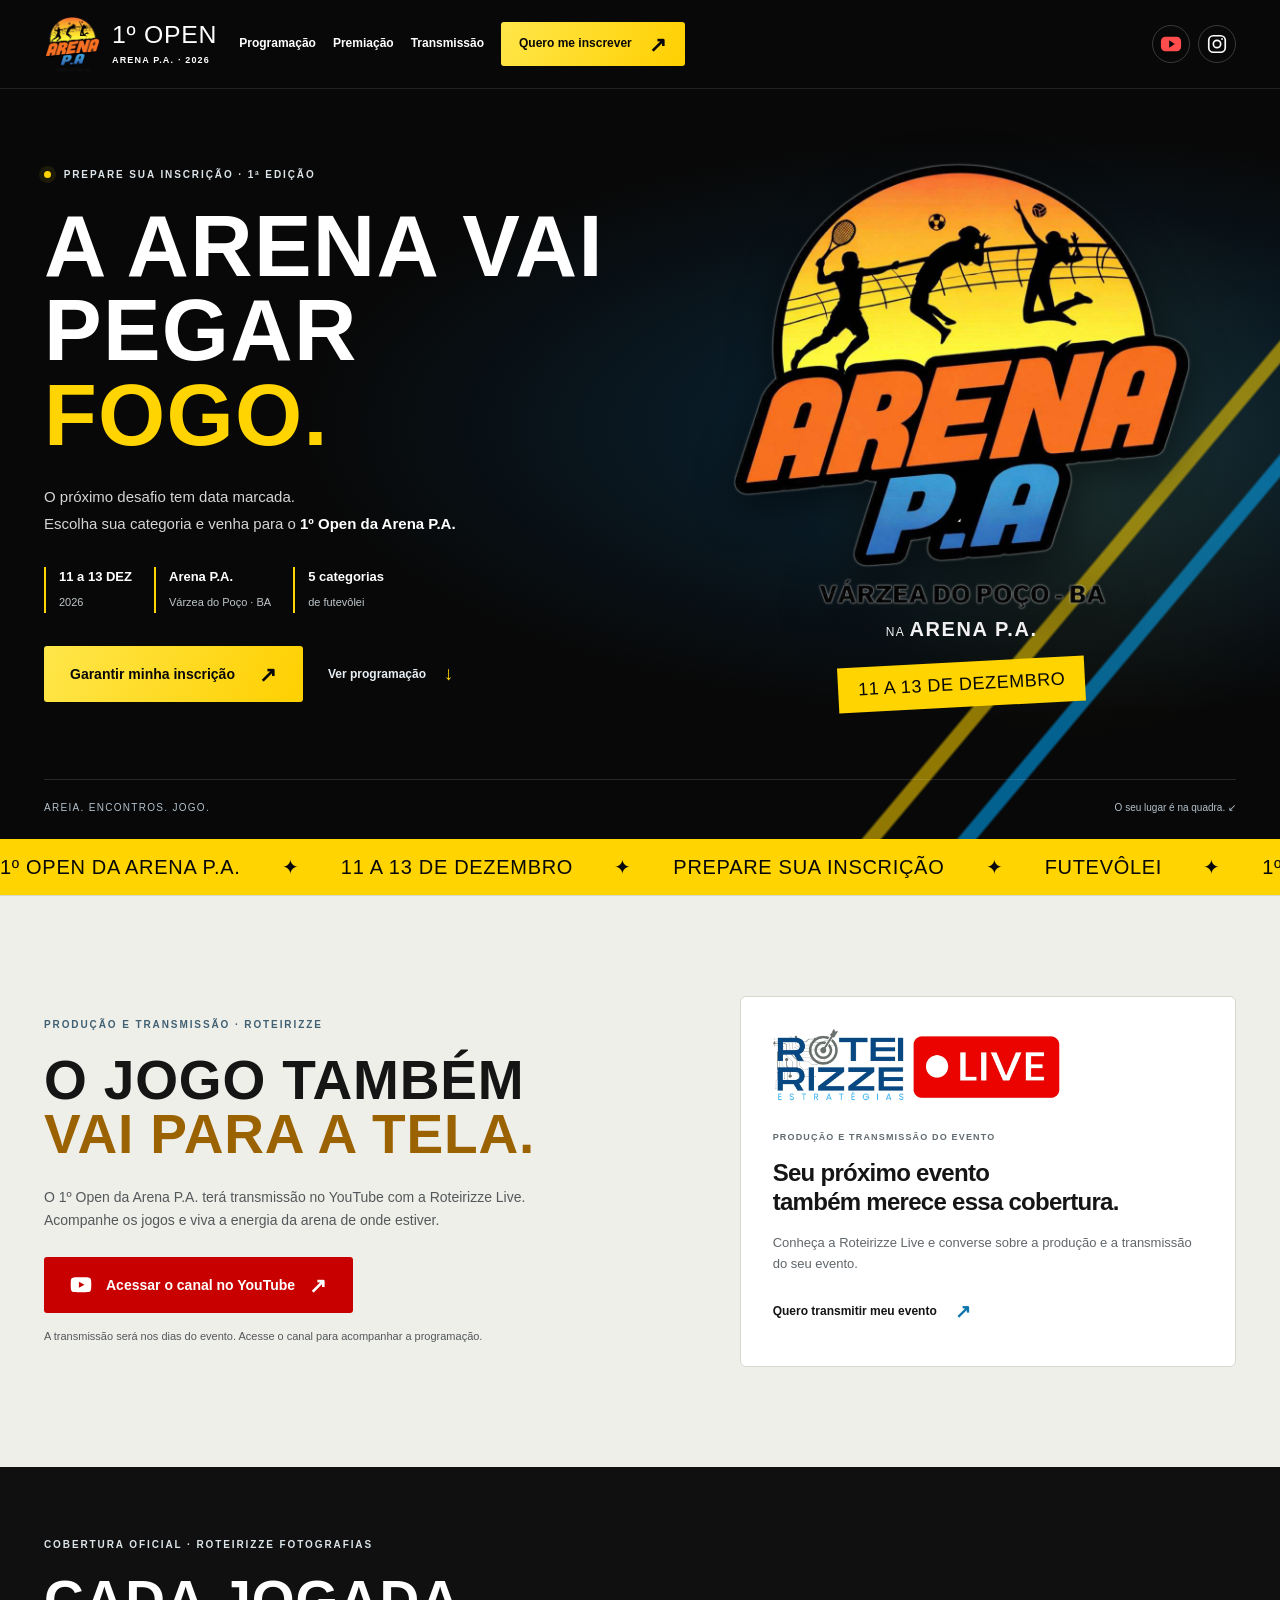
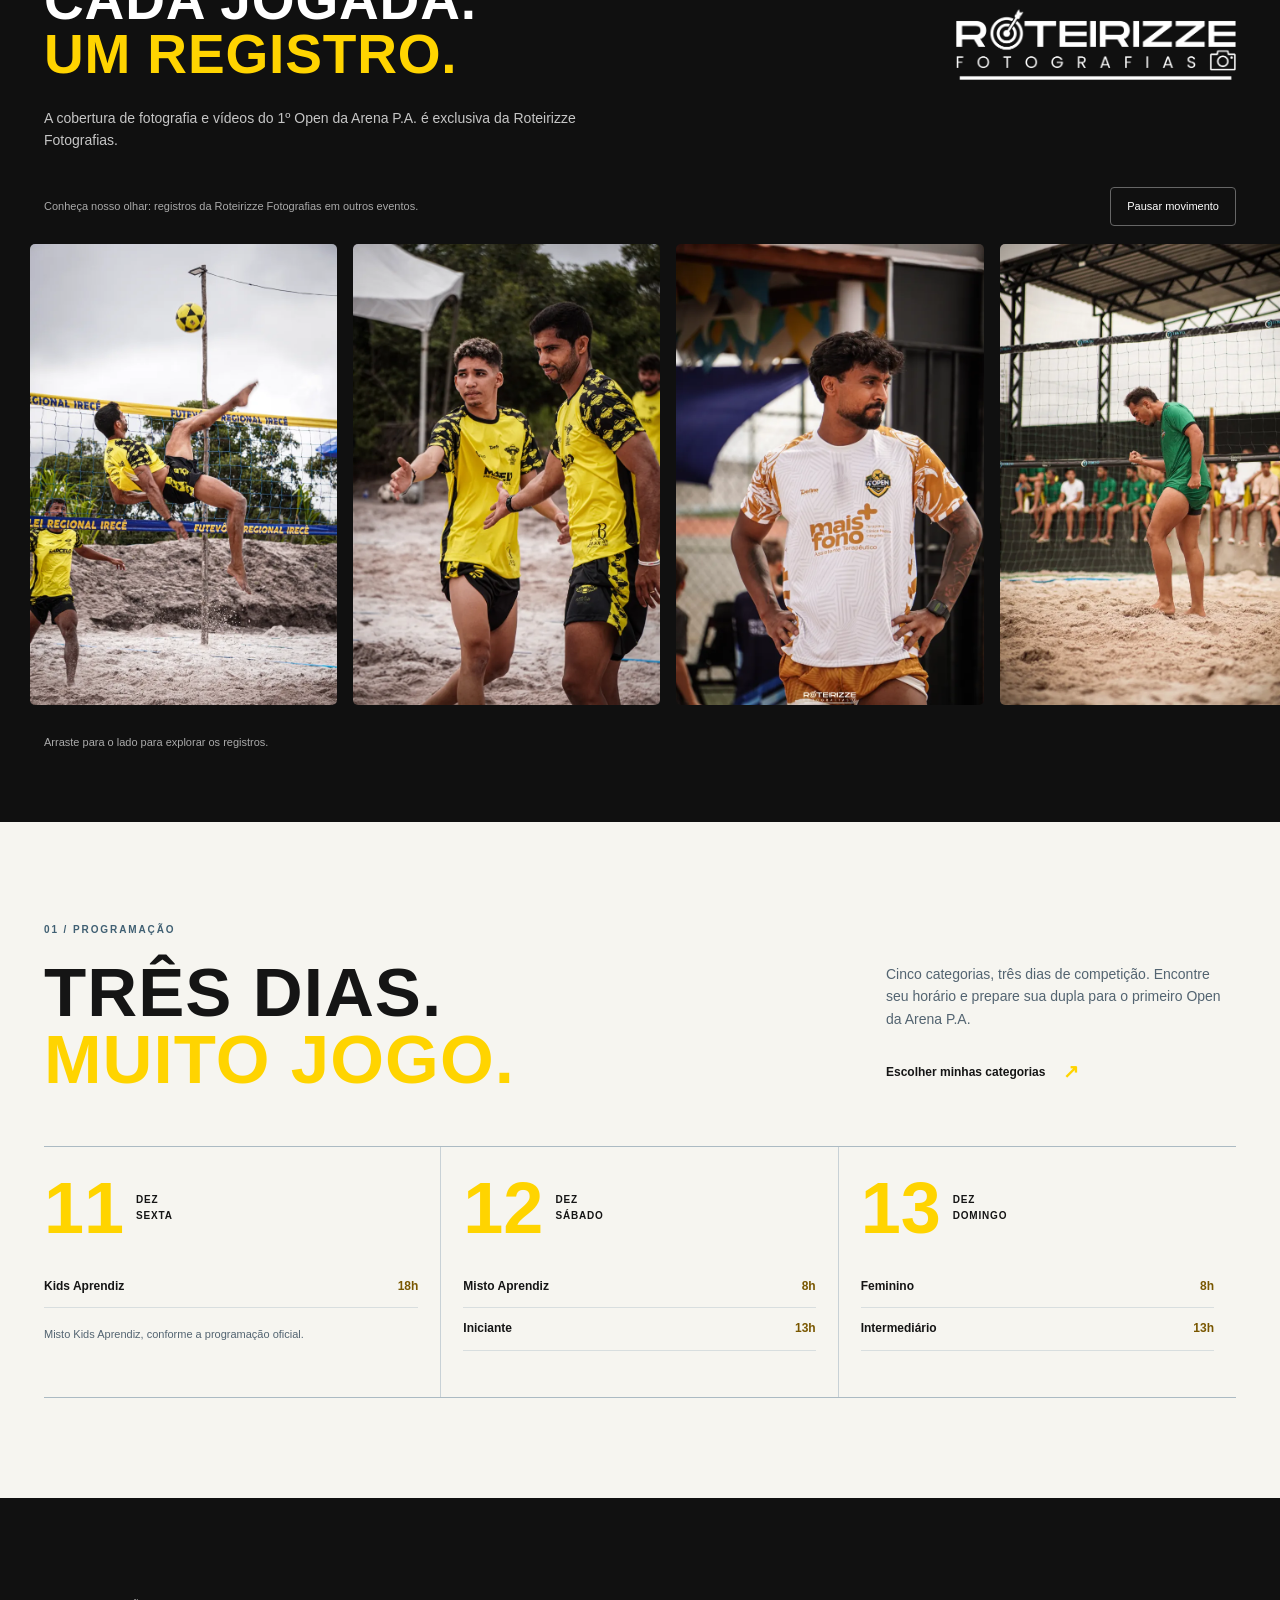
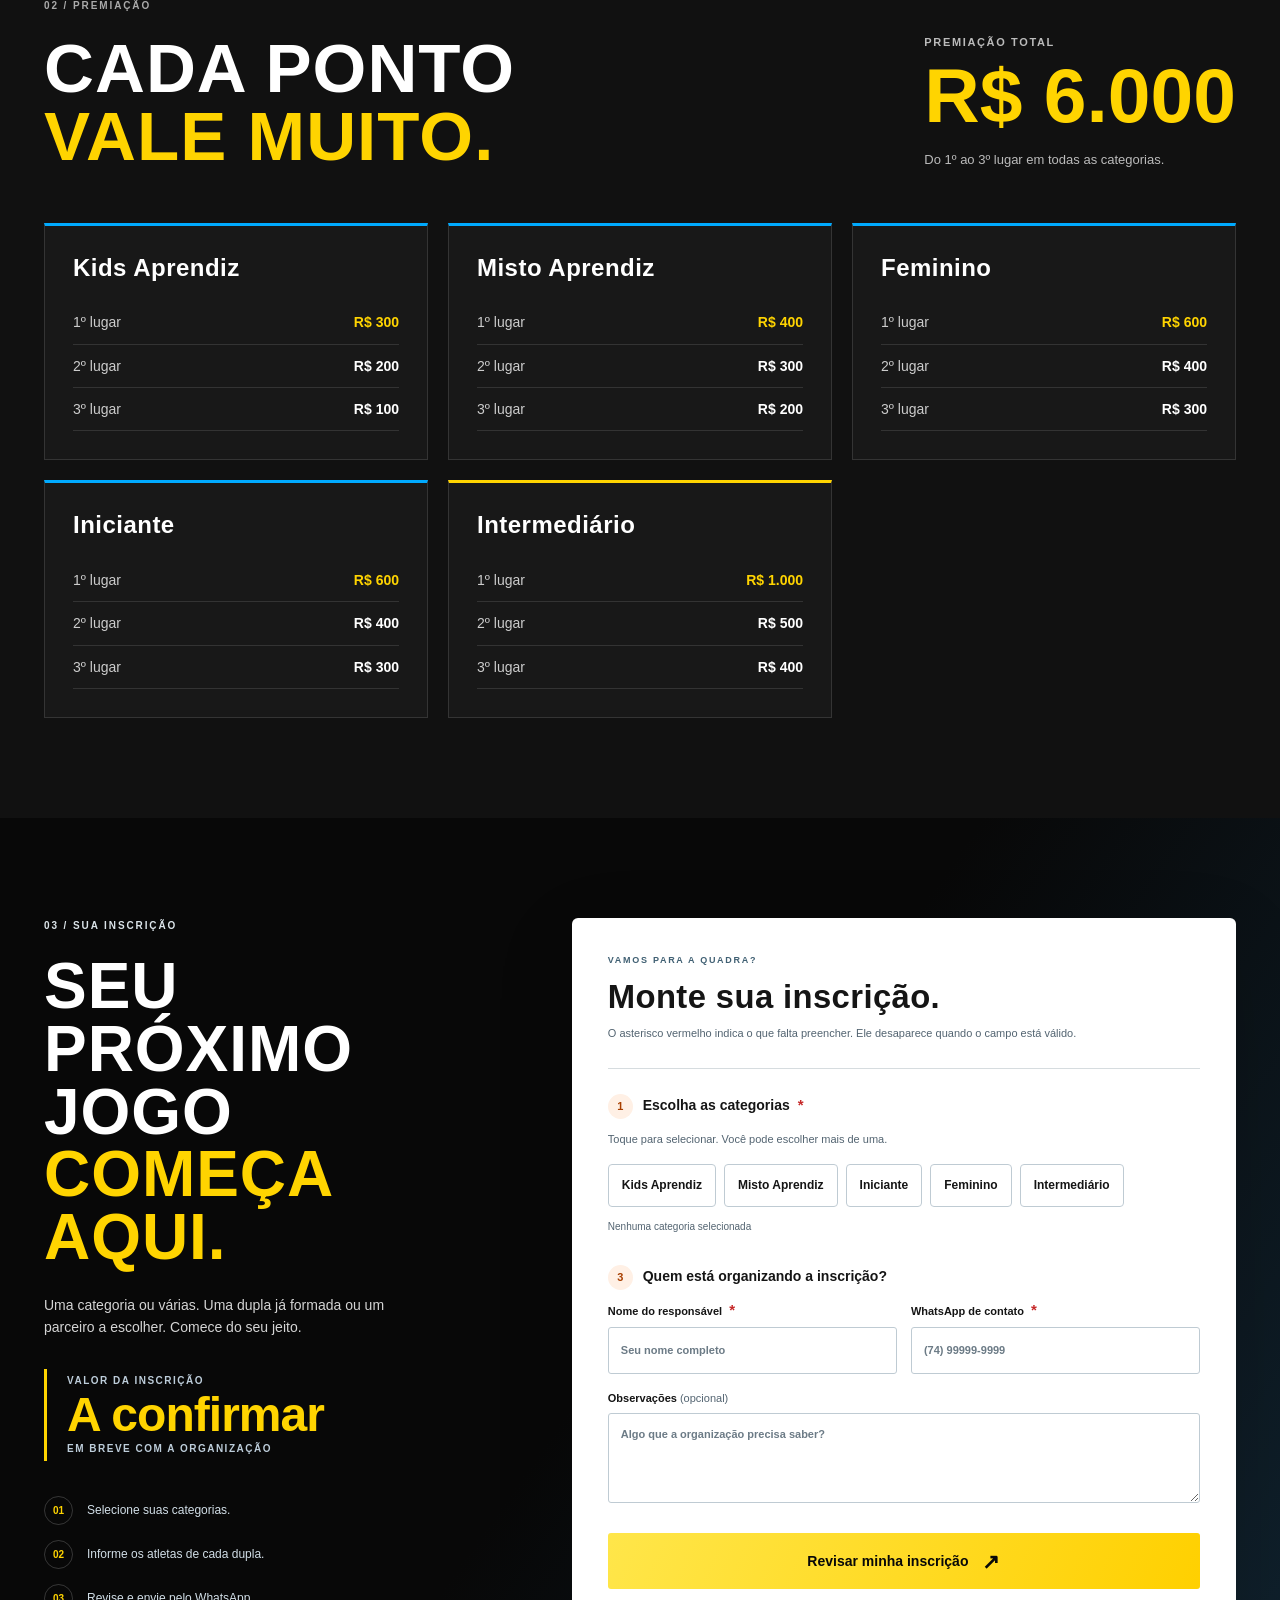
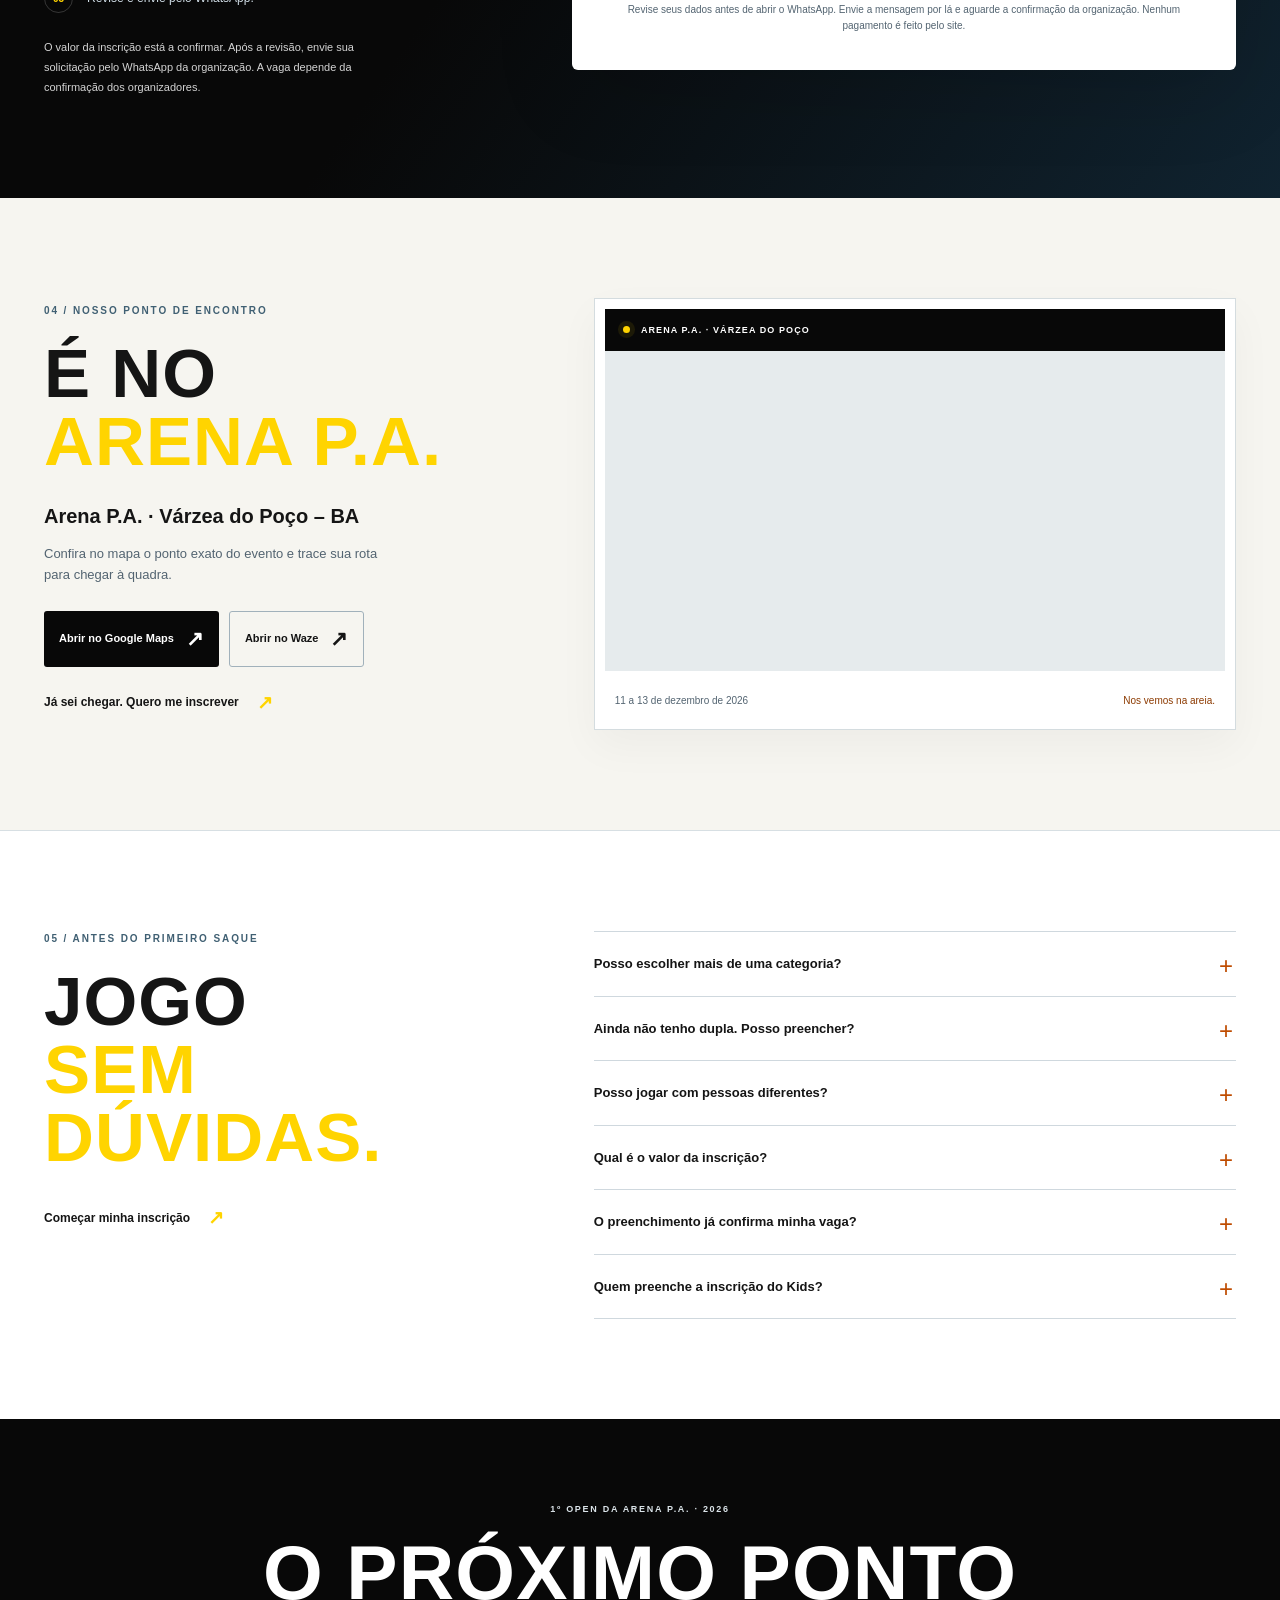
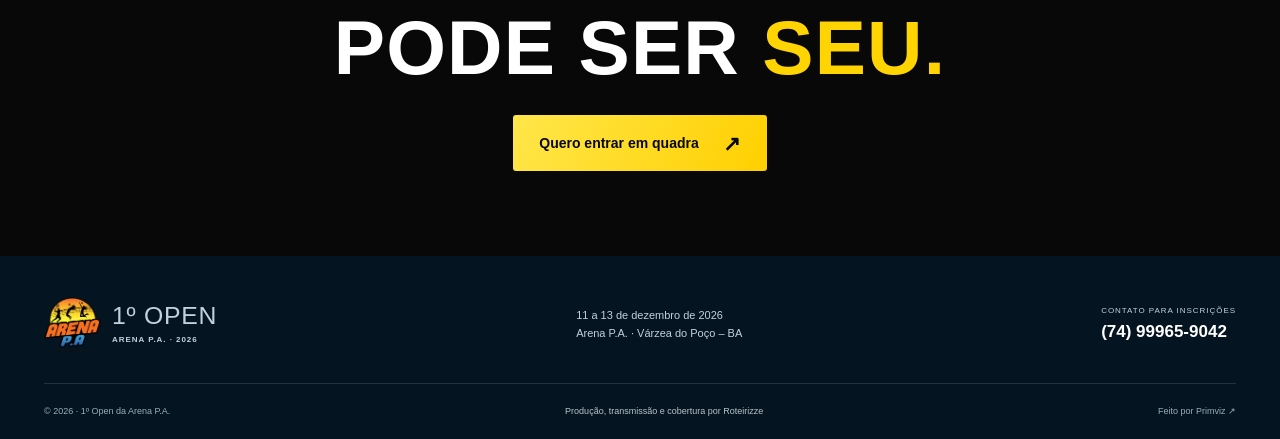
==== commit d6ffbdf2: "V1.5.0 ALTERAÇÃO DE CTT DE WPP + DESFIXAÇÃO DA BARRA INFERIOR DE FAZER INSCRIÇÃO" ====
--- a/index.html
+++ b/index.html
@@ -22,12 +22,12 @@
 <fieldset><legend><span>1</span> Escolha as categorias <span class="required-mark" id="categories-required" aria-hidden="true">*</span></legend><p class="field-help" id="category-help">Toque para selecionar. Você pode escolher mais de uma.</p><div id="category-options" class="category-options" aria-describedby="category-help"></div><p id="category-count" class="selection-count" aria-live="polite">Nenhuma categoria selecionada</p></fieldset>
 <fieldset id="teams-fieldset" hidden><legend><span>2</span> Atletas por categoria</legend><p class="field-help">Preencha os nomes e os tamanhos do short e da blusa de cada atleta. No Kids, o atleta infantil tem opções de 10, 12 e 14 anos ou P, M e G adulto; o parceiro usa P, M, G ou GG. No Feminino, a blusa é somente Baby Look. No Misto Aprendiz, a atleta feminina pode escolher Tradicional ou Baby Look. Os tamanhos são P, M, G ou GG. Sem parceiro definido? Marque “Dupla a escolher”; o uniforme dele fica a definir.</p><div id="teams"></div></fieldset>
 <fieldset><legend><span>3</span> Quem está organizando a inscrição?</legend><div class="input-grid"><label>Nome do responsável <span class="required-mark" id="responsible-required" aria-hidden="true">*</span><input name="responsible" id="responsible" autocomplete="name" maxlength="100" required placeholder="Seu nome completo"></label><label>WhatsApp de contato <span class="required-mark" id="phone-required" aria-hidden="true">*</span><input name="phone" id="phone" type="tel" inputmode="tel" autocomplete="tel" maxlength="20" required placeholder="(74) 99999-9999"></label></div><label class="observation">Observações <span class="optional">(opcional)</span><textarea name="notes" id="notes" rows="3" maxlength="800" placeholder="Algo que a organização precisa saber?"></textarea></label></fieldset>
-<div id="form-error" class="form-error" role="alert" tabindex="-1" hidden></div><button class="button submit" type="submit">Revisar minha inscrição <span aria-hidden="true">↗</span></button><p class="form-footnote">Revise seus dados antes de abrir o WhatsApp. Envie a mensagem por lá e aguarde a confirmação da organização. Nenhum pagamento é feito pelo site.</p><noscript><p class="form-error">Ative o JavaScript para selecionar categorias e montar sua inscrição. Contato da organização: (87) 99644-3020.</p></noscript></form></div></section>
+<div id="form-error" class="form-error" role="alert" tabindex="-1" hidden></div><button class="button submit" type="submit">Revisar minha inscrição <span aria-hidden="true">↗</span></button><p class="form-footnote">Revise seus dados antes de abrir o WhatsApp. Envie a mensagem por lá e aguarde a confirmação da organização. Nenhum pagamento é feito pelo site.</p><noscript><p class="form-error">Ative o JavaScript para selecionar categorias e montar sua inscrição. Contato da organização: (74) 99965-9042.</p></noscript></form></div></section>
 <section class="section location" id="localizacao"><div class="wrap location-grid"><div><p class="eyebrow">04 / NOSSO PONTO DE ENCONTRO</p><h2>É NO<br><em>ARENA P.A.</em></h2><p class="location-name">Arena P.A. · Várzea do Poço – BA</p><p>Confira no mapa o ponto exato do evento e trace sua rota para chegar à quadra.</p><div class="location-actions"><a id="maps-link" class="button navy" target="_blank" rel="noopener noreferrer">Abrir no Google Maps <span aria-hidden="true">↗</span></a><a id="waze-link" class="button outline" target="_blank" rel="noopener noreferrer">Abrir no Waze <span aria-hidden="true">↗</span></a></div><a class="text-link dark" href="#registration-form">Já sei chegar. Quero me inscrever <span aria-hidden="true">↗</span></a></div><div class="map-frame"><div class="map-label"><span class="status-dot"></span> ARENA P.A. · VÁRZEA DO POÇO</div><iframe id="map" title="Localização do Arena P.A. · Várzea do Poço – BA" loading="lazy" referrerpolicy="no-referrer-when-downgrade" allowfullscreen></iframe><p>11 a 13 de dezembro de 2026 <span>Nos vemos na areia.</span></p></div></div></section>
 <section class="section faq" id="duvidas"><div class="wrap faq-grid"><div><p class="eyebrow">05 / ANTES DO PRIMEIRO SAQUE</p><h2>JOGO<br><em>SEM DÚVIDAS.</em></h2><a class="text-link dark" href="#registration-form">Começar minha inscrição <span aria-hidden="true">↗</span></a></div><div class="questions"><details><summary>Posso escolher mais de uma categoria?</summary><p>Sim. Selecione todas as categorias em que deseja participar e preencha os atletas de cada uma. As condições para múltiplas categorias devem ser confirmadas com a organização.</p></details><details><summary>Ainda não tenho dupla. Posso preencher?</summary><p>Sim. Informe o primeiro atleta e marque “Dupla a escolher” na categoria correspondente. Sua solicitação ficará com essa indicação na revisão.</p></details><details><summary>Posso jogar com pessoas diferentes?</summary><p>Sim. Cada categoria tem seus próprios campos de Atleta 1 e Atleta 2. Preencha os nomes da dupla de cada categoria separadamente.</p></details><details><summary>Qual é o valor da inscrição?</summary><p>O valor da inscrição ainda está a confirmar. A organização divulgará os valores e as orientações de pagamento.</p></details><details><summary>O preenchimento já confirma minha vaga?</summary><p>Não. Depois da revisão, envie sua solicitação pelo WhatsApp. A vaga só será confirmada pela organização após o contato.</p></details><details><summary>Quem preenche a inscrição do Kids?</summary><p>O responsável deve preencher os nomes dos participantes e seu contato. A programação identifica a categoria como Misto Kids Aprendiz; confirme a composição da dupla e os critérios de idade com a organização.</p></details></div></div></section>
 <section class="final-cta"><div class="wrap"><span class="eyebrow light">1º OPEN DA ARENA P.A. · 2026</span><h2>O PRÓXIMO PONTO<br>PODE SER <em>SEU.</em></h2><a class="button" href="#registration-form">Quero entrar em quadra <span aria-hidden="true">↗</span></a></div></section>
 </main>
-<footer><div class="wrap footer-main"><a class="brand" href="#inicio"><img loading="lazy" src="assets/images/logo-arena.png" width="60" height="60" alt="1º Open"><span>1º OPEN<small>ARENA P.A. · 2026</small></span></a><div><p>11 a 13 de dezembro de 2026</p><p>Arena P.A. · Várzea do Poço – BA</p></div><div><small>CONTATO PARA INSCRIÇÕES</small><a href="https://wa.me/5587996443020" target="_blank" rel="noopener noreferrer">(87) 99644-3020</a></div></div><div class="wrap footer-bottom"><span>© 2026 · 1º Open da Arena P.A.</span><a class="production-credit" href="#transmissao">Produção, transmissão e cobertura por Roteirizze</a><a class="primviz-credit" href="https://primviz.com.br" target="_blank" rel="noopener noreferrer">Feito por Primviz <span>↗</span></a></div></footer>
+<footer><div class="wrap footer-main"><a class="brand" href="#inicio"><img loading="lazy" src="assets/images/logo-arena.png" width="60" height="60" alt="1º Open"><span>1º OPEN<small>ARENA P.A. · 2026</small></span></a><div><p>11 a 13 de dezembro de 2026</p><p>Arena P.A. · Várzea do Poço – BA</p></div><div><small>CONTATO PARA INSCRIÇÕES</small><a href="https://wa.me/5574999659042" target="_blank" rel="noopener noreferrer">(74) 99965-9042</a></div></div><div class="wrap footer-bottom"><span>© 2026 · 1º Open da Arena P.A.</span><a class="production-credit" href="#transmissao">Produção, transmissão e cobertura por Roteirizze</a><a class="primviz-credit" href="https://primviz.com.br" target="_blank" rel="noopener noreferrer">Feito por Primviz <span>↗</span></a></div></footer>
 <a class="mobile-cta" href="#registration-form"><span>11–13 DEZ <small>2026</small></span><strong>Fazer inscrição ↗</strong></a>
 <dialog id="review-dialog" aria-labelledby="review-title"><div class="dialog-inner"><button id="close-review" type="button" class="close" aria-label="Fechar revisão">×</button><p class="eyebrow">QUASE NA QUADRA</p><h3 id="review-title">Confira sua inscrição.</h3><p>Revise as categorias e os atletas antes de enviar à organização.</p><pre id="review-content"></pre><p class="field-help">Confira os nomes e tamanhos dos uniformes. Toque em “Enviar pelo WhatsApp” e envie a mensagem para a organização concluir sua solicitação.</p><a id="send-whatsapp" class="button submit" hidden target="_blank" rel="noopener noreferrer">Enviar pelo WhatsApp</a><button id="edit-review" type="button" class="edit-link">Voltar e editar os dados</button></div></dialog>
 </body></html>
--- a/assets/css/style.css
+++ b/assets/css/style.css
@@ -1,6 +1,6 @@
 :root{--navy:#080808;--blue:#14242b;--orange:#ffd400;--paper:#f6f5f0;--ink:#151515;--muted:#536471;--line:#d6dcdf;--radius:6px}*{box-sizing:border-box}html{scroll-behavior:smooth;scroll-padding-top:100px}body{margin:0;color:var(--ink);font:16px/1.6 Arial,Helvetica,sans-serif;background:var(--paper)}body:has(dialog[open]){overflow:hidden}h1,h2,h3,p{margin:0}h1,h2,h3,.brand,.day-date,.price strong,.ticker,.edition{font-family:Impact,'Arial Narrow',Arial,sans-serif}h1,h2{font-weight:900;line-height:.98;letter-spacing:.015em}h2{font-size:clamp(2.9rem,5.4vw,5.1rem)}h3{font-size:2.05rem;line-height:1.15}em{font-style:normal;color:var(--orange)}a{color:inherit;text-decoration:none}button,input,textarea{font:inherit}button,a,input,textarea,summary{touch-action:manipulation}button{cursor:pointer}img{max-width:100%;height:auto;display:block}button,a{ -webkit-tap-highlight-color:transparent}button:focus-visible,a:focus-visible,summary:focus-visible,input:focus-visible,textarea:focus-visible{outline:3px solid #168acc;outline-offset:4px}.wrap{width:min(1220px,calc(100% - 88px));margin:auto}.skip{position:fixed;top:-80px;left:20px;background:white;z-index:100;padding:12px}.skip:focus{top:12px}.header{background:var(--navy);color:white;position:sticky;top:0;z-index:20;border-bottom:1px solid #ffffff1b}.nav-wrap{height:88px;display:flex;align-items:center;justify-content:space-between;gap:28px}.brand{display:flex;align-items:center;gap:11px;line-height:1.1;font-size:1.55rem;letter-spacing:.03em}.brand img{width:57px;height:57px;object-fit:contain}.brand small{display:block;font:700 9px/1.6 Arial,sans-serif;letter-spacing:.13em;margin-top:5px}.header nav{display:flex;align-items:center;gap:30px;font-size:13px;font-weight:700}.header nav>a:not(.button):hover{color:var(--orange)}.button{display:inline-flex;justify-content:center;align-items:center;gap:24px;min-height:56px;padding:14px 26px;background:linear-gradient(115deg,#ffe64a,#ffd000);color:var(--navy);font-size:14px;font-weight:800;border:0;border-radius:3px;transition:transform .2s,box-shadow .2s}.button:hover{transform:translateY(-3px);box-shadow:0 8px 24px #ffd40026}.button span{font-size:21px;line-height:1}.button.small{min-height:44px;padding:10px 18px;gap:17px;font-size:12px}.menu-toggle{display:none}.eyebrow{font:800 10px/1.5 Arial,sans-serif;letter-spacing:.19em;color:#406073;margin-bottom:22px}.eyebrow.light{color:#dbe4e9}.status-dot{display:inline-block;width:7px;height:7px;border-radius:50%;background:var(--orange);margin-right:8px;box-shadow:0 0 0 5px #ffd40016}.hero{position:relative;background:linear-gradient(90deg,#061b2bf2,#061b2bd9),none center/cover;color:white;isolation:isolate;overflow:hidden}.hero:after{content:'';position:absolute;right:-100px;top:80px;width:600px;height:600px;background:radial-gradient(ellipse,#ffd40012,transparent 65%);z-index:-1}.hero-grid{display:grid;grid-template-columns:1.1fr 1fr;align-items:center;gap:40px;min-height:690px;padding-top:65px;padding-bottom:64px}.hero h1{font-size:clamp(3.5rem,6.75vw,6.4rem)}.hero-lead{font-size:15px;line-height:1.8;color:#c6d2db;margin-top:25px;max-width:470px}.hero-lead strong{color:#fff}.hero-details{display:flex;gap:22px;margin:30px 0 33px}.hero-details>span{border-left:2px solid var(--orange);padding-left:13px}.hero-details strong{display:block;font-size:13px}.hero-details small{font-size:11px;color:#9fb3c2}.hero-actions{display:flex;align-items:center;gap:25px;flex-wrap:wrap}.text-link{font-weight:700;font-size:12px;display:inline-flex;align-items:center;gap:18px;color:#e6eef4;min-height:44px}.text-link span{color:var(--orange);font-size:19px}.text-link.dark{color:var(--ink)}.hero-mark{position:relative;text-align:center}.hero-mark>img{position:relative;width:100%;max-width:460px;margin:auto;filter:drop-shadow(0 12px 25px #0005);animation:float 7s ease-in-out infinite}.hero-mark>p{font-size:20px;letter-spacing:.12em;margin-top:3px}.hero-mark>p strong{font-size:26px;letter-spacing:.08em}.edition{display:inline-block;background:var(--orange);color:var(--navy);padding:8px 20px;margin-top:17px;font-size:18px;transform:rotate(-3deg);letter-spacing:.03em}.orbit{position:absolute;inset:8% -8%;border:1px solid #ffffff0d;border-radius:50%;transform:rotate(-25deg)}.orbit:after{content:'';position:absolute;inset:25px;border:1px dashed #ffffff12;border-radius:50%}.hero-bottom{display:flex;justify-content:space-between;border-top:1px solid #ffffff20;padding-top:20px;padding-bottom:23px;color:#b3c1cb;font-size:10px;letter-spacing:.13em}.hero-bottom span:last-child{letter-spacing:0}.ticker{background:var(--orange);color:var(--navy);overflow:hidden;padding:12px 0;font-size:20px;letter-spacing:.035em}.ticker>div{width:max-content;animation:marquee 42s linear infinite}.ticker span{padding:0 35px}.section{padding:100px 0}.section-top{display:flex;align-items:flex-end;justify-content:space-between;gap:60px;margin-bottom:52px}.section-intro{max-width:350px;font-size:14px;color:var(--muted)}.section-intro .text-link{margin-top:20px}.program{background:linear-gradient(#f6f5f0ee,#f6f5f0ee),none center/cover}.days{display:grid;grid-template-columns:repeat(4,minmax(0,1fr));border-top:1px solid #abbac3;border-bottom:1px solid #abbac3}.day{padding:25px 22px 28px;border-right:1px solid #c8d1d6;min-height:290px}.day:first-child{padding-left:0}.day:last-child{border:0}.day-date{display:flex;align-items:center;gap:12px;margin-bottom:22px}.day-date strong{font-size:72px;line-height:1;color:var(--orange)}.day-date>span{font:800 10px/1.6 Arial,sans-serif;letter-spacing:.08em}.day ul{padding:0;margin:0;list-style:none}.day li{display:flex;justify-content:space-between;gap:12px;font-size:12px;font-weight:700;padding:11px 0;border-bottom:1px solid #d8dedf}.day time{color:#c44700;white-space:nowrap}.day-note{display:block;color:var(--muted);font-size:11px;margin-top:18px}.event-banner{padding:0 0 90px;background:var(--paper)}.event-banner img{width:100%;border-radius:4px}.banner-caption{display:flex;justify-content:space-between;align-items:center;padding:25px 0 0;gap:25px;font-size:15px;color:var(--muted)}.banner-caption strong{color:var(--ink)}.registration{background:linear-gradient(110deg,#080808f5,#080808f5),none center/cover;color:white}.registration-grid{display:grid;grid-template-columns:.8fr 1.2fr;align-items:start;gap:85px}.registration-copy{position:sticky;top:130px}.registration-copy>p:not(.eyebrow){max-width:350px;font-size:14px;color:#c6d4df;margin-top:25px}.registration h2{font-size:clamp(3rem,5vw,4.6rem)}.price{margin:30px 0 35px;border-left:3px solid var(--orange);padding:4px 0 4px 20px}.price>span{display:block;font-weight:800;font-size:10px;letter-spacing:.15em;color:#bdcdda}.price strong{display:block;color:var(--orange);font-size:85px;line-height:1.1;letter-spacing:-.02em}.price small{font:700 23px Arial,sans-serif}.steps{list-style:none;margin:0;padding:0;font-size:12px;color:#d1dee7}.steps li{margin:15px 0;display:flex;gap:14px;align-items:center}.steps span{color:var(--orange);font-weight:800;border:1px solid #ffffff30;border-radius:50%;width:29px;height:29px;display:grid;place-items:center;font-size:10px}.registration-copy p.fine-print{font-size:11px;color:#a7bac9;line-height:1.8;max-width:340px}.form-panel{background:#fff;color:var(--ink);padding:36px;border-radius:6px;min-width:0;box-shadow:0 24px 80px #0002}.form-title{padding-bottom:25px;border-bottom:1px solid var(--line);margin-bottom:25px}.form-title .eyebrow{display:block;font-size:9px;margin-bottom:10px}.form-title p{font-size:11px;color:var(--muted);margin-top:10px}fieldset{border:0;padding:0;margin:0 0 30px;min-width:0}legend{font-size:14px;font-weight:800;margin-bottom:12px;padding:0;width:100%}legend>span{display:inline-grid;place-items:center;width:25px;height:25px;border-radius:50%;background:#fff0e5;color:#a83f00;margin-right:6px;font-size:11px}.field-help{font-size:11px;color:var(--muted);margin-bottom:15px}.category-options{display:flex;flex-wrap:wrap;gap:8px}.category-option{position:relative;cursor:pointer}.category-option input{position:absolute;opacity:0;width:1px;height:1px}.category-option span{font-size:12px;font-weight:700;border:1px solid #bfcbd3;border-radius:4px;padding:11px 13px;display:block;transition:background .15s,border-color .15s}.category-option input:checked+span{background:var(--navy);color:#fff;border-color:var(--navy)}.category-option input:checked+span:after{content:' ✓';color:#ff9c59}.category-option input:focus-visible+span{outline:3px solid #168acc;outline-offset:3px}.selection-count{font-size:10px;color:#536471;margin-top:12px}.team-card{padding:18px;background:#f5f7f8;border:1px solid #e0e6e9;border-radius:4px;margin-bottom:12px}.team-heading{display:flex;justify-content:space-between;gap:10px;align-items:center;margin-bottom:15px}.team-heading h4{margin:0;font-size:14px}.remove-category{border:0;background:transparent;font-size:10px;color:#8e3500;text-decoration:underline;padding:8px}.input-grid{display:grid;grid-template-columns:1fr 1fr;gap:14px}label{display:block;font-size:11px;font-weight:700}input:not([type=checkbox]),textarea{display:block;background:#fff;border:1px solid #bfcbd3;border-radius:3px;padding:12px;width:100%;margin-top:6px;color:var(--ink);font-size:13px;min-height:46px;min-width:0}input::placeholder,textarea::placeholder{color:#6c7b86;font-size:11px}input:disabled{color:#71808a;background:#e9eef0;border-style:dashed}input[aria-invalid=true]{border-color:#b82f23}.partner-choice{display:flex;gap:8px;align-items:center;font-size:11px;font-weight:400;margin-top:14px;cursor:pointer}input[type=checkbox]{accent-color:var(--orange);width:17px;height:17px;flex:0 0 17px;margin:0}.observation{margin-top:16px}textarea{resize:vertical;min-height:90px}.optional{font-weight:400;color:var(--muted)}.consent{display:flex;align-items:flex-start;gap:10px;font-size:10px;font-weight:400;margin:5px 0 20px;line-height:1.7}.consent input{margin-top:2px}.submit{width:100%;gap:14px}.submit svg{width:21px;height:21px;flex-shrink:0}.form-footnote{text-align:center;font-size:10px;color:var(--muted);margin-top:13px}.form-error{padding:12px;background:#fff0eb;border:1px solid #d77965;color:#8b281b;font-size:12px;border-radius:3px;margin-bottom:15px}.location{background:var(--paper)}.location-grid{display:grid;grid-template-columns:.85fr 1.15fr;gap:75px;align-items:center}.location-name{font-size:20px;font-weight:800;margin-top:25px}.location p:not(.eyebrow,.location-name){color:var(--muted);font-size:13px;margin-top:12px;max-width:350px}.location-actions{display:flex;flex-wrap:wrap;gap:10px;margin:25px 0 14px}.location-actions .button{font-size:11px;padding:12px 15px;gap:12px}.button.navy{background:var(--navy);color:white}.button.outline{background:transparent;border:1px solid #a1b1bb;color:var(--ink)}.map-frame{position:relative;background:#fff;padding:10px;border:1px solid #d4dcdf;box-shadow:0 16px 40px #0808080a}.map-label{background:var(--navy);color:white;font-size:9px;font-weight:800;padding:14px 18px;letter-spacing:.12em}.map-frame iframe{width:100%;height:320px;display:block;border:0;background:#e6ebed}.map-frame>p{display:flex;justify-content:space-between;gap:10px;padding:10px;font-size:10px!important;max-width:none!important}.map-frame>p span{color:#8c3a00}.faq{border-top:1px solid #d7dfe3;background:white}.faq-grid{display:grid;grid-template-columns:.85fr 1.15fr;gap:75px}.faq .text-link{margin-top:25px}.questions details{border-bottom:1px solid #cfd8de}.questions details:first-child{border-top:1px solid #cfd8de}.questions summary{cursor:pointer;padding:22px 30px 22px 0;list-style:none;position:relative;font-size:13px;font-weight:800}.questions summary::-webkit-details-marker{display:none}.questions summary:after{content:'+';position:absolute;right:3px;top:16px;font-size:24px;font-weight:400;color:#bf4c00}.questions details[open] summary:after{content:'−'}.questions details p{padding:0 20px 22px 0;font-size:12px;color:var(--muted);line-height:1.9}.final-cta{padding:75px 0 85px;background:linear-gradient(90deg,#080808df,#080808ec),none center/cover;color:white;text-align:center}.final-cta h2{font-size:clamp(3.2rem,6vw,5.6rem);margin:15px 0 30px}.final-cta .eyebrow{font-size:9px}footer{background:#041521;color:#c4d1db;padding:40px 0 20px}.footer-main{display:flex;justify-content:space-between;align-items:center;gap:30px}.footer-main p{font-size:11px}.footer-main>div:last-child{display:flex;flex-direction:column}.footer-main small{font-size:8px;letter-spacing:.12em}.footer-main>div:last-child>a{font-size:17px;font-weight:800;color:white}.footer-bottom{border-top:1px solid #ffffff20;margin-top:30px;padding-top:20px;display:flex;justify-content:space-between;font-size:9px;color:#9badba}.primviz-credit span{display:inline-block;transition:transform .2s}.primviz-credit:hover span{transform:translate(2px,-2px)}.mobile-cta{display:none}dialog{padding:0;border:0;border-radius:8px;width:min(600px,calc(100% - 28px));max-height:85dvh;box-shadow:0 30px 100px #0007;color:var(--ink)}dialog::backdrop{background:#001321b8;backdrop-filter:blur(5px)}.dialog-inner{padding:32px;position:relative}.dialog-inner>p:not(.eyebrow){font-size:12px;color:var(--muted);margin:14px 0}.close{position:absolute;right:12px;top:10px;border:0;background:#f2f5f6;border-radius:50%;width:36px;height:36px;font-size:25px}.dialog-inner h3{font-size:28px}.dialog-inner .eyebrow{font-size:9px;margin-bottom:14px}pre{background:#f0f4f6;border-left:3px solid var(--orange);padding:16px;font:12px/1.8 Arial,sans-serif;white-space:pre-wrap;overflow-wrap:anywhere}.edit-link{display:block;margin:15px auto 0;border:0;background:none;text-decoration:underline;font-size:12px;color:var(--muted)}[hidden]{display:none!important}@keyframes float{50%{transform:translateY(-9px)}}@keyframes marquee{to{transform:translateX(-50%)}}
 @media(min-width:1500px){.hero-grid{min-height:740px}}@media(max-width:1050px){.wrap{width:calc(100% - 56px)}.nav-wrap{gap:15px}.header nav{gap:20px}.hero-grid{gap:15px;min-height:620px}.hero-details{gap:15px}.hero-details strong{font-size:11px}.hero-mark>p strong{font-size:22px}.registration-grid{gap:40px}.form-panel{padding:25px}.day{padding-left:16px;padding-right:16px}.day li{font-size:11px}.location-grid,.faq-grid{gap:40px}.hero-actions{gap:12px}.hero-actions>.button{padding:14px 20px}.hero-lead{font-size:13px}}
-@media(max-width:760px){html{scroll-padding-top:85px}.wrap{width:calc(100% - 40px)}.nav-wrap{height:73px}.brand{font-size:1.3rem}.brand img{width:47px;height:47px}.brand small{font-size:8px}.menu-toggle{display:flex;gap:10px;align-items:center;padding:9px 12px;border:1px solid #ffffff40;border-radius:3px;background:transparent;color:white;font-size:12px}.header nav{display:none;position:absolute;left:0;right:0;top:73px;background:var(--navy);padding:20px;box-shadow:0 10px 15px #0002}.header nav.open{display:flex;flex-direction:column;align-items:stretch;gap:8px}.header nav>a{padding:12px}.hero-grid{grid-template-columns:1fr;gap:20px;padding-top:44px;padding-bottom:30px;min-height:auto}.hero-copy{text-align:center}.hero .eyebrow{font-size:9px;margin-bottom:20px}.hero h1{font-size:clamp(3.5rem,12.9vw,5.5rem)}.hero-lead{font-size:13px;max-width:390px;margin:22px auto 0}.hero-details{justify-content:center;margin:25px 0;gap:20px;text-align:left}.hero-details>span{padding-left:9px}.hero-details strong{font-size:11px}.hero-details small{font-size:10px}.hero-actions{justify-content:center;gap:12px}.hero-actions>.button{min-height:54px;padding:13px 20px}.hero-mark{width:min(78%,340px);margin:10px auto 0}.hero-mark>img{max-width:290px}.hero-mark>p{font-size:13px;margin-top:3px}.hero-mark>p strong{font-size:20px}.edition{font-size:14px;margin-top:12px}.hero-bottom{font-size:8px;padding-top:16px;gap:15px;letter-spacing:.05em}.hero-bottom>span:last-child{font-size:9px}.ticker{font-size:17px;padding:10px 0}.ticker span{padding:0 20px}.section{padding:65px 0}.section-top{display:block;margin-bottom:30px}.section-intro{margin-top:25px;max-width:none;font-size:13px}.section-intro .text-link{margin-top:10px}.eyebrow{font-size:9px;margin-bottom:17px}h2{font-size:clamp(2.9rem,11vw,4rem)}.days{grid-template-columns:1fr 1fr}.day{padding:20px 16px;min-height:230px}.day:nth-child(2){border-right:0}.day:nth-child(-n+2){border-bottom:1px solid #c8d1d6}.day:nth-child(3){padding-left:0}.day:last-child{padding-right:0}.day-date strong{font-size:62px}.day-date>span{font-size:9px}.day li{font-size:11px;gap:7px;align-items:baseline}.day-note{font-size:10px}.event-banner{padding-bottom:60px}.banner-caption{align-items:flex-start;font-size:12px;padding-top:20px;flex-direction:column;gap:14px}.banner-caption .button{min-height:45px;font-size:12px}.registration-grid{grid-template-columns:1fr;gap:35px}.registration-copy{position:static}.registration h2{font-size:clamp(3rem,12vw,4.5rem)}.registration-copy>p:not(.eyebrow){max-width:none;font-size:13px}.registration-copy .price{display:inline-block;margin:25px 0}.price strong{font-size:70px}.steps{margin-top:0;display:grid;gap:10px}.steps li{margin:0;font-size:11px}.registration-copy p.fine-print{max-width:none;font-size:11px}.form-panel{padding:25px 20px}.input-grid{grid-template-columns:1fr;gap:15px}.form-title h3{font-size:1.8rem}legend{font-size:13px}.field-help{font-size:11px}.category-option span{font-size:11px;padding:11px 12px}.team-card{padding:15px}.location-grid,.faq-grid{grid-template-columns:1fr;gap:30px}.location-name{margin-top:22px}.location p:not(.eyebrow,.location-name){max-width:none}.map-frame iframe{height:280px}.map-frame>p{flex-wrap:wrap;font-size:9px!important}.faq .text-link{margin-top:15px}.questions summary{font-size:12px}.final-cta{padding:60px 0}.final-cta h2{font-size:clamp(3rem,11.5vw,4.6rem)}.footer-main{flex-wrap:wrap;gap:25px}.footer-main>.brand{width:100%}.footer-bottom{gap:20px;font-size:9px}footer{padding-bottom:100px}.mobile-cta{position:fixed;bottom:0;left:0;right:0;z-index:15;background:var(--navy);color:white;padding:12px 20px max(12px,env(safe-area-inset-bottom));display:flex;justify-content:space-between;align-items:center;border-top:1px solid #ffffff24;gap:15px}.mobile-cta>span{font-size:18px;font-weight:800;white-space:nowrap}.mobile-cta small{font-size:10px;font-weight:400;color:#c8d6de}.mobile-cta strong{font-size:12px;background:var(--orange);color:var(--navy);padding:11px 17px;border-radius:3px}.dialog-inner{padding:28px 22px}.dialog-inner .submit{font-size:12px}.dialog-inner h3{font-size:27px}}
+@media(max-width:760px){html{scroll-padding-top:85px}.wrap{width:calc(100% - 40px)}.nav-wrap{height:73px}.brand{font-size:1.3rem}.brand img{width:47px;height:47px}.brand small{font-size:8px}.menu-toggle{display:flex;gap:10px;align-items:center;padding:9px 12px;border:1px solid #ffffff40;border-radius:3px;background:transparent;color:white;font-size:12px}.header nav{display:none;position:absolute;left:0;right:0;top:73px;background:var(--navy);padding:20px;box-shadow:0 10px 15px #0002}.header nav.open{display:flex;flex-direction:column;align-items:stretch;gap:8px}.header nav>a{padding:12px}.hero-grid{grid-template-columns:1fr;gap:20px;padding-top:44px;padding-bottom:30px;min-height:auto}.hero-copy{text-align:center}.hero .eyebrow{font-size:9px;margin-bottom:20px}.hero h1{font-size:clamp(3.5rem,12.9vw,5.5rem)}.hero-lead{font-size:13px;max-width:390px;margin:22px auto 0}.hero-details{justify-content:center;margin:25px 0;gap:20px;text-align:left}.hero-details>span{padding-left:9px}.hero-details strong{font-size:11px}.hero-details small{font-size:10px}.hero-actions{justify-content:center;gap:12px}.hero-actions>.button{min-height:54px;padding:13px 20px}.hero-mark{width:min(78%,340px);margin:10px auto 0}.hero-mark>img{max-width:290px}.hero-mark>p{font-size:13px;margin-top:3px}.hero-mark>p strong{font-size:20px}.edition{font-size:14px;margin-top:12px}.hero-bottom{font-size:8px;padding-top:16px;gap:15px;letter-spacing:.05em}.hero-bottom>span:last-child{font-size:9px}.ticker{font-size:17px;padding:10px 0}.ticker span{padding:0 20px}.section{padding:65px 0}.section-top{display:block;margin-bottom:30px}.section-intro{margin-top:25px;max-width:none;font-size:13px}.section-intro .text-link{margin-top:10px}.eyebrow{font-size:9px;margin-bottom:17px}h2{font-size:clamp(2.9rem,11vw,4rem)}.days{grid-template-columns:1fr 1fr}.day{padding:20px 16px;min-height:230px}.day:nth-child(2){border-right:0}.day:nth-child(-n+2){border-bottom:1px solid #c8d1d6}.day:nth-child(3){padding-left:0}.day:last-child{padding-right:0}.day-date strong{font-size:62px}.day-date>span{font-size:9px}.day li{font-size:11px;gap:7px;align-items:baseline}.day-note{font-size:10px}.event-banner{padding-bottom:60px}.banner-caption{align-items:flex-start;font-size:12px;padding-top:20px;flex-direction:column;gap:14px}.banner-caption .button{min-height:45px;font-size:12px}.registration-grid{grid-template-columns:1fr;gap:35px}.registration-copy{position:static}.registration h2{font-size:clamp(3rem,12vw,4.5rem)}.registration-copy>p:not(.eyebrow){max-width:none;font-size:13px}.registration-copy .price{display:inline-block;margin:25px 0}.price strong{font-size:70px}.steps{margin-top:0;display:grid;gap:10px}.steps li{margin:0;font-size:11px}.registration-copy p.fine-print{max-width:none;font-size:11px}.form-panel{padding:25px 20px}.input-grid{grid-template-columns:1fr;gap:15px}.form-title h3{font-size:1.8rem}legend{font-size:13px}.field-help{font-size:11px}.category-option span{font-size:11px;padding:11px 12px}.team-card{padding:15px}.location-grid,.faq-grid{grid-template-columns:1fr;gap:30px}.location-name{margin-top:22px}.location p:not(.eyebrow,.location-name){max-width:none}.map-frame iframe{height:280px}.map-frame>p{flex-wrap:wrap;font-size:9px!important}.faq .text-link{margin-top:15px}.questions summary{font-size:12px}.final-cta{padding:60px 0}.final-cta h2{font-size:clamp(3rem,11.5vw,4.6rem)}.footer-main{flex-wrap:wrap;gap:25px}.footer-main>.brand{width:100%}.footer-bottom{gap:20px;font-size:9px}footer{padding-bottom:20px}.mobile-cta{position:static;background:var(--navy);color:white;padding:12px 20px max(12px,env(safe-area-inset-bottom));display:flex;justify-content:space-between;align-items:center;border-top:1px solid #ffffff24;gap:15px}.mobile-cta>span{font-size:18px;font-weight:800;white-space:nowrap}.mobile-cta small{font-size:10px;font-weight:400;color:#c8d6de}.mobile-cta strong{font-size:12px;background:var(--orange);color:var(--navy);padding:11px 17px;border-radius:3px}.dialog-inner{padding:28px 22px}.dialog-inner .submit{font-size:12px}.dialog-inner h3{font-size:27px}}
 @media(max-width:360px){.wrap{width:calc(100% - 30px)}.hero-details{gap:12px}.hero-details strong{font-size:10px}.hero h1{font-size:3.4rem}.day{padding-right:10px;padding-left:10px}.day-date{gap:8px}.day-date strong{font-size:54px}.day li{font-size:10px}.form-panel{padding:22px 16px}.category-option span{padding:10px;font-size:10px}.mobile-cta{padding-left:15px;padding-right:15px;gap:10px}.mobile-cta strong{padding:10px 13px;font-size:11px}.hero-bottom{font-size:7px}.hero-bottom>span:last-child{font-size:8px}}
 @media(prefers-reduced-motion:reduce){html{scroll-behavior:auto}*,*:before,*:after{animation:none!important;transition:none!important}}
 
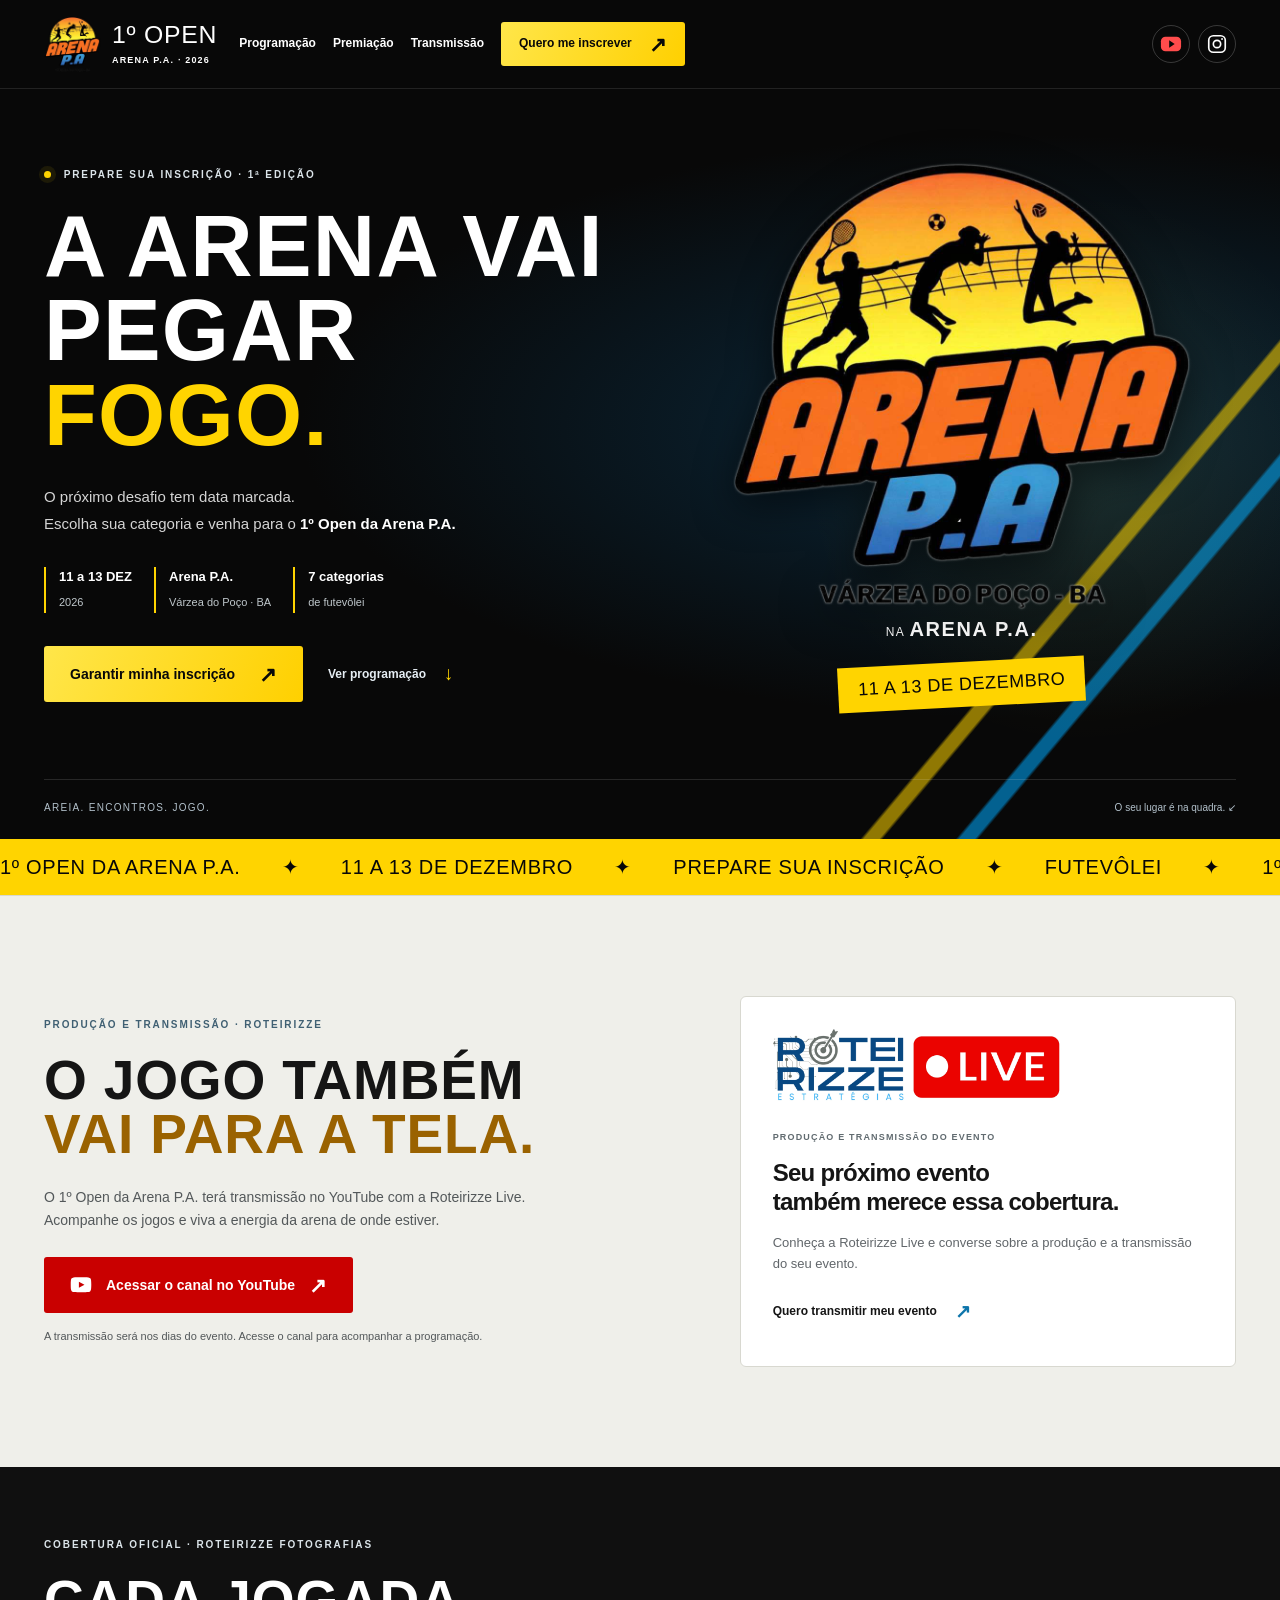
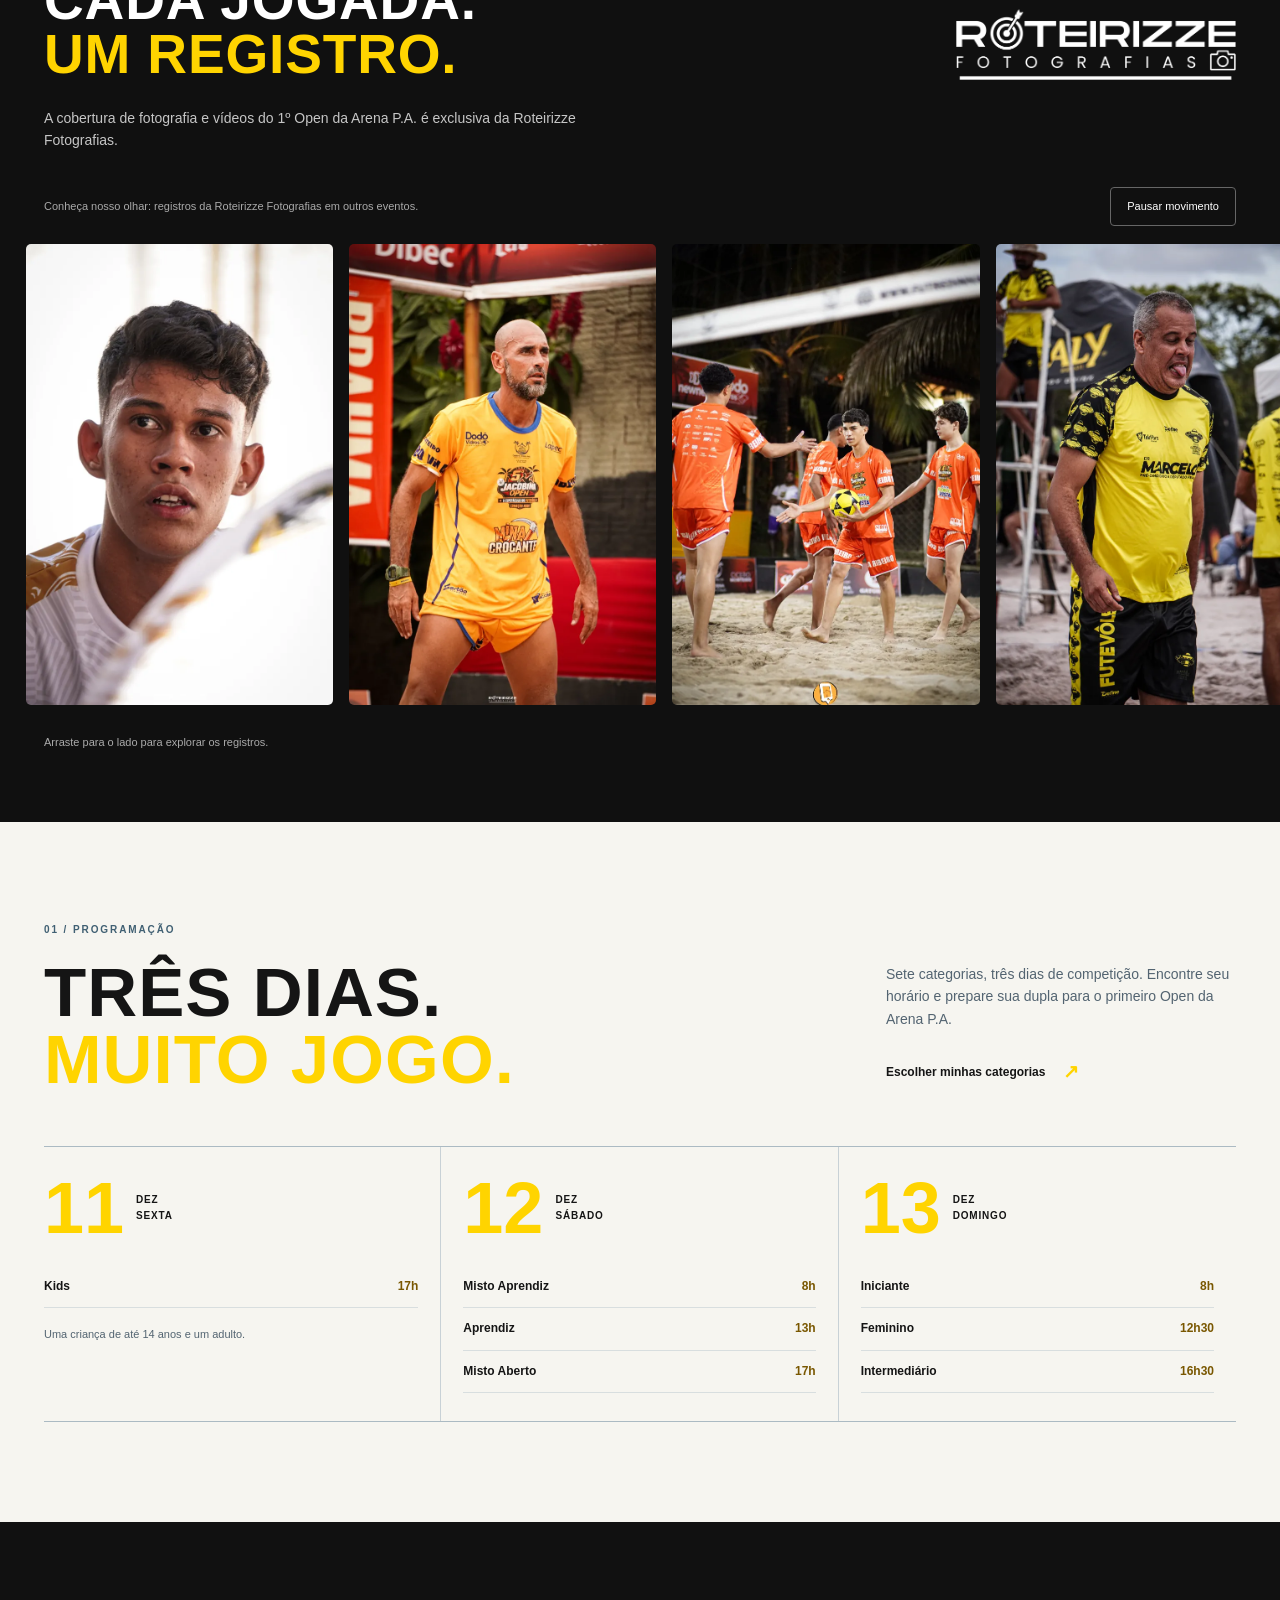
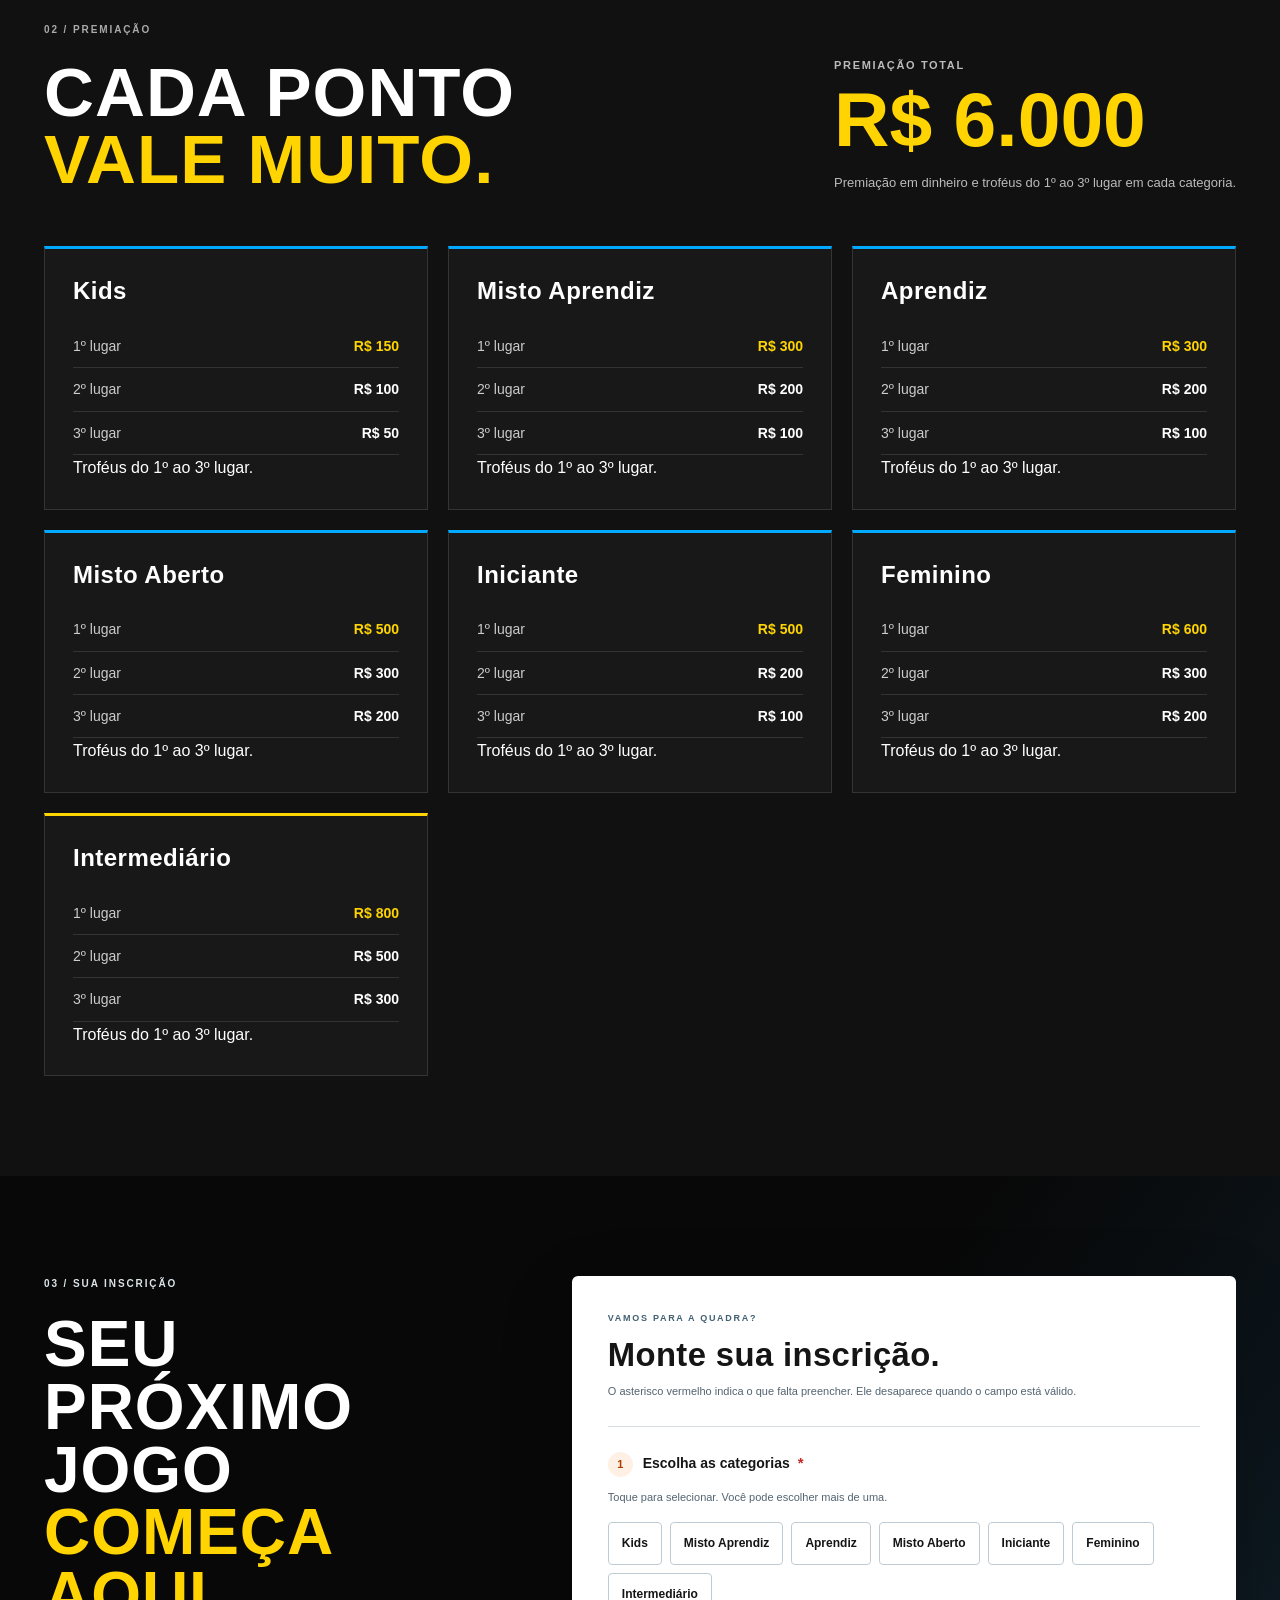
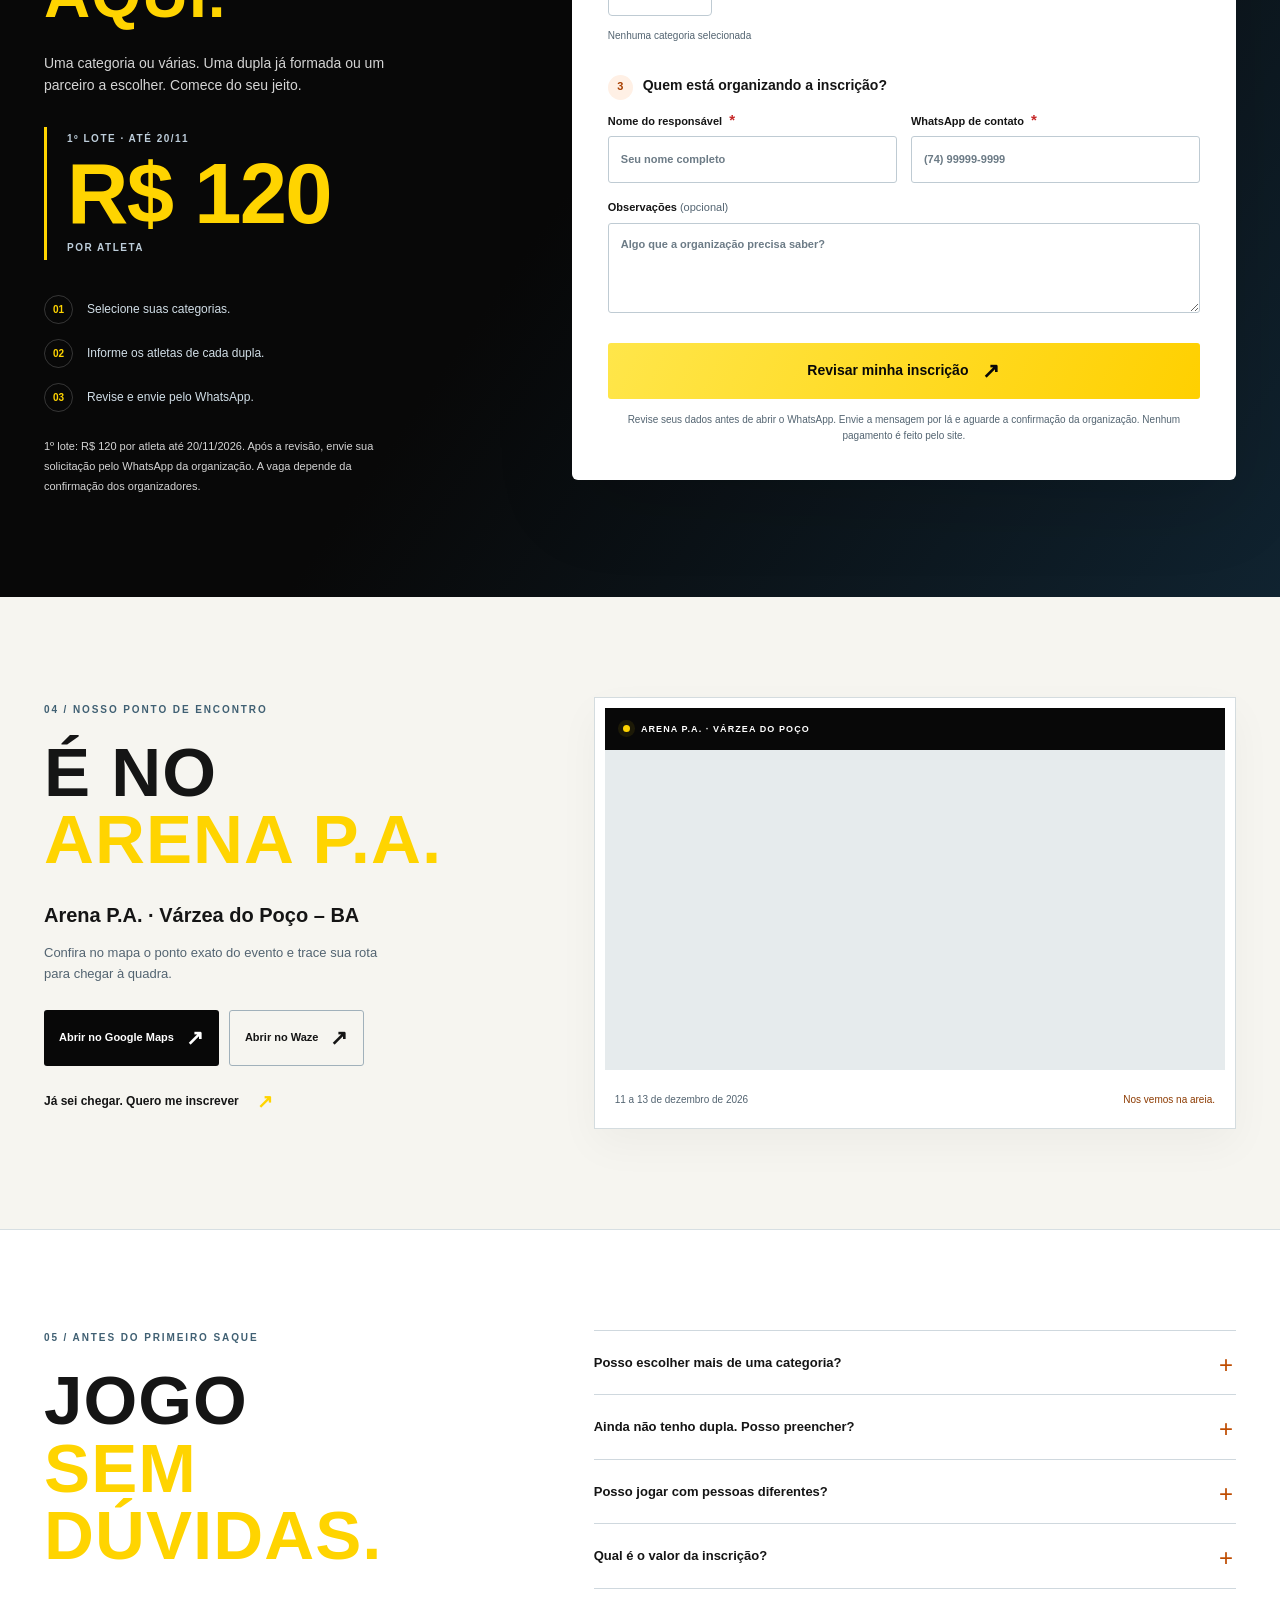
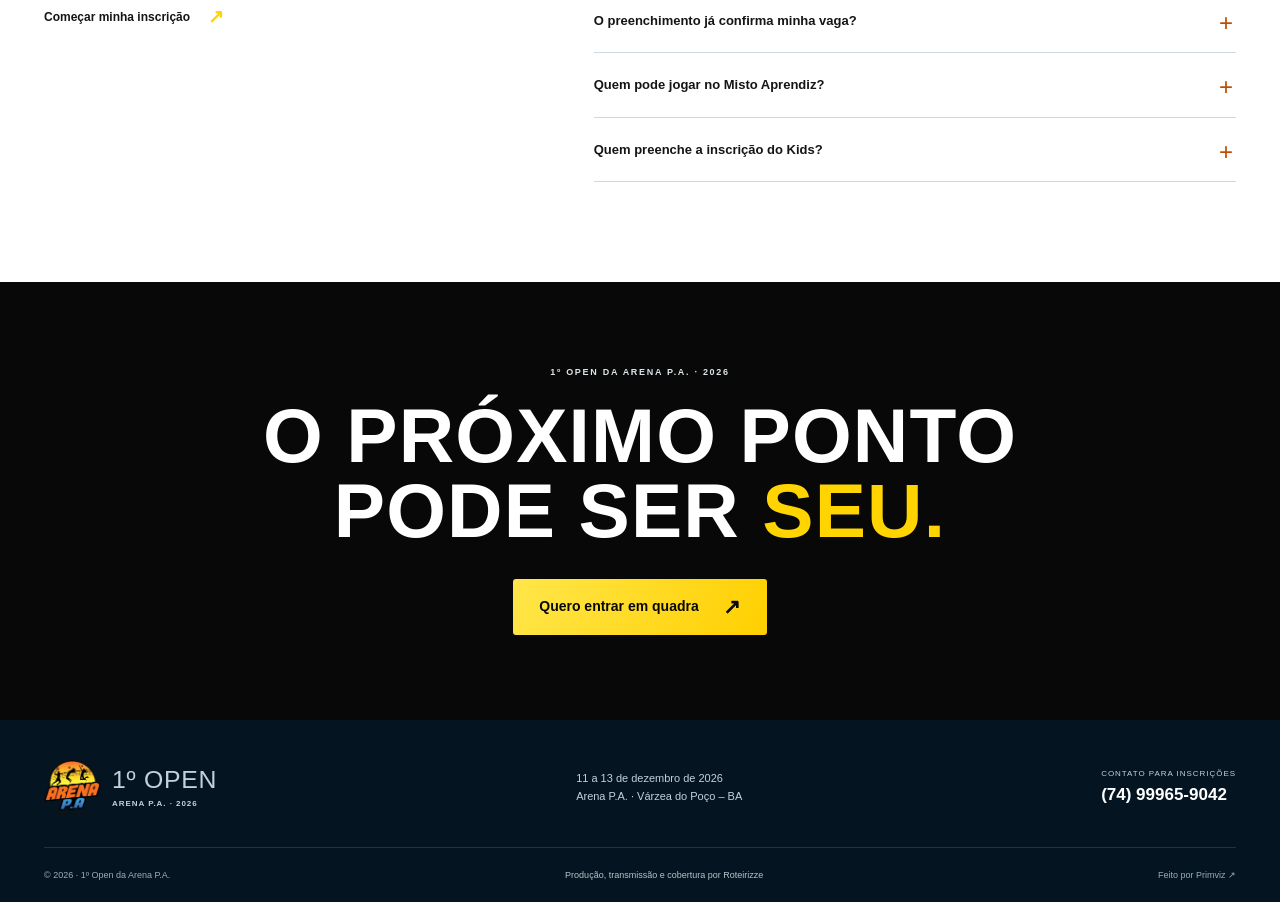
==== commit 0a3f12ad: "V2.0" ====
--- a/index.html
+++ b/index.html
@@ -5,26 +5,26 @@
 <meta name="site-version" content="1.4">
 <meta name="theme-color" content="#080808">
 <title>1º Open da Arena P.A. 2026 | Programação e inscrições</title>
-<meta name="description" content="De 11 a 13 de dezembro, o 1º Open da Arena P.A. reúne cinco categorias de futevôlei. Confira a programação, as premiações e prepare sua inscrição.">
+<meta name="description" content="De 11 a 13 de dezembro, o 1º Open da Arena P.A. reúne sete categorias de futevôlei. Confira a programação, as premiações e prepare sua inscrição.">
 <meta property="og:title" content="1º Open da Arena P.A. • Programação e inscrições"><meta property="og:description" content="11 a 13 de dezembro de 2026. Futevôlei no Arena P.A. · Várzea do Poço – BA. R$ 6.000 em premiações."><meta property="og:type" content="website"><meta property="og:locale" content="pt_BR"><meta property="og:image" content="assets/images/logo-arena.png"><meta name="twitter:card" content="summary_large_image">
-<link rel="icon" href="favicon.png"><link rel="stylesheet" href="assets/css/style.css">
-<script src="assets/js/config.js" defer></script><script src="assets/js/script.js" defer></script>
+<link rel="icon" href="favicon.png"><link rel="stylesheet" href="assets/css/style.css?v=20261103">
+<script src="assets/js/config.js?v=20261103" defer></script><script src="assets/js/script.js?v=20261103" defer></script>
 </head>
 <body>
 <a class="skip" href="#conteudo">Pular para o conteúdo</a>
 <header class="header"><div class="wrap nav-wrap"><a href="#inicio" class="brand" aria-label="1º Open da Arena P.A., início"><img src="assets/images/logo-arena.png" width="60" height="60" alt="Marca do 1º Open"><span>1º OPEN <small>ARENA P.A. · 2026</small></span></a><div class="header-socials"><a class="social-icon youtube" href="https://www.youtube.com/channel/UCUqhchC1ZIpKuG-DZPUT1CA" target="_blank" rel="noopener noreferrer" aria-label="YouTube da Roteirizze Live"><svg viewBox="0 0 24 24" width="22" height="22" aria-hidden="true"><rect x="1" y="4" width="22" height="16" rx="5" fill="currentColor"/><path d="m10 8 6 4-6 4z" fill="#080808"/></svg></a><a class="social-icon instagram" href="https://www.instagram.com/arenap.a/" target="_blank" rel="noopener noreferrer" aria-label="Instagram da Arena P.A. @arenap.a"><svg viewBox="0 0 24 24" width="22" height="22" fill="none" stroke="currentColor" stroke-width="1.8" aria-hidden="true"><rect x="3" y="3" width="18" height="18" rx="5"/><circle cx="12" cy="12" r="4"/><circle cx="17.5" cy="6.5" r="1" fill="currentColor" stroke="none"/></svg></a></div><button id="menu-toggle" class="menu-toggle" aria-controls="menu" aria-expanded="false">Menu <span aria-hidden="true">☰</span></button><nav id="menu" aria-label="Principal"><a href="#programacao">Programação</a><a href="#premiacao">Premiação</a><a href="#transmissao">Transmissão</a><a class="button small" href="#registration-form">Quero me inscrever <span aria-hidden="true">↗</span></a></nav></div></header>
 <main id="conteudo">
-<section id="inicio" class="hero"><div class="hero-grid wrap"><div class="hero-copy"><p class="eyebrow light"><span class="status-dot"></span> PREPARE SUA INSCRIÇÃO · 1ª EDIÇÃO</p><h1>A ARENA VAI<br>PEGAR <em>FOGO.</em></h1><p class="hero-lead">O próximo desafio tem data marcada.<br>Escolha sua categoria e venha para o <strong>1º Open da Arena P.A.</strong></p><div class="hero-details"><span><strong>11 a 13 DEZ</strong><small>2026</small></span><span><strong>Arena P.A.</strong><small>Várzea do Poço · BA</small></span><span><strong>5 categorias</strong><small>de futevôlei</small></span></div><div class="hero-actions"><a class="button" href="#registration-form">Garantir minha inscrição <span aria-hidden="true">↗</span></a><a class="text-link" href="#programacao">Ver programação <span aria-hidden="true">↓</span></a></div></div><div class="hero-mark"><div class="orbit" aria-hidden="true"></div><img src="assets/images/logo-arena.png" width="850" height="850" fetchpriority="high" alt="1º Open de Futevôlei 2026"><p>NA <strong>ARENA P.A.</strong></p><span class="edition">11 A 13 DE DEZEMBRO</span></div></div><div class="hero-bottom wrap"><span>AREIA. ENCONTROS. JOGO.</span><span>O seu lugar é na quadra. <span aria-hidden="true">↙</span></span></div></section>
+<section id="inicio" class="hero"><div class="hero-grid wrap"><div class="hero-copy"><p class="eyebrow light"><span class="status-dot"></span> PREPARE SUA INSCRIÇÃO · 1ª EDIÇÃO</p><h1>A ARENA VAI<br>PEGAR <em>FOGO.</em></h1><p class="hero-lead">O próximo desafio tem data marcada.<br>Escolha sua categoria e venha para o <strong>1º Open da Arena P.A.</strong></p><div class="hero-details"><span><strong>11 a 13 DEZ</strong><small>2026</small></span><span><strong>Arena P.A.</strong><small>Várzea do Poço · BA</small></span><span><strong>7 categorias</strong><small>de futevôlei</small></span></div><div class="hero-actions"><a class="button" href="#registration-form">Garantir minha inscrição <span aria-hidden="true">↗</span></a><a class="text-link" href="#programacao">Ver programação <span aria-hidden="true">↓</span></a></div></div><div class="hero-mark"><div class="orbit" aria-hidden="true"></div><img src="assets/images/logo-arena.png" width="850" height="850" fetchpriority="high" alt="1º Open de Futevôlei 2026"><p>NA <strong>ARENA P.A.</strong></p><span class="edition">11 A 13 DE DEZEMBRO</span></div></div><div class="hero-bottom wrap"><span>AREIA. ENCONTROS. JOGO.</span><span>O seu lugar é na quadra. <span aria-hidden="true">↙</span></span></div></section>
 <div class="ticker" aria-hidden="true"><div>1º OPEN DA ARENA P.A. <span>✦</span> 11 A 13 DE DEZEMBRO <span>✦</span> PREPARE SUA INSCRIÇÃO <span>✦</span> FUTEVÔLEI <span>✦</span> 1º OPEN DA ARENA P.A. <span>✦</span> 11 A 13 DE DEZEMBRO <span>✦</span> PREPARE SUA INSCRIÇÃO <span>✦</span> FUTEVÔLEI <span>✦</span></div></div>
-<section class="section broadcast" id="transmissao" aria-labelledby="broadcast-title"><div class="wrap broadcast-grid"><div class="broadcast-copy"><p class="eyebrow">PRODUÇÃO E TRANSMISSÃO · ROTEIRIZZE</p><h2 id="broadcast-title">O JOGO TAMBÉM<br><em>VAI PARA A TELA.</em></h2><p>O 1º Open da Arena P.A. terá transmissão no YouTube com a Roteirizze Live. Acompanhe os jogos e viva a energia da arena de onde estiver.</p><a class="button youtube-button" href="https://www.youtube.com/channel/UCUqhchC1ZIpKuG-DZPUT1CA" target="_blank" rel="noopener noreferrer"><svg viewBox="0 0 24 24" width="22" height="22" aria-hidden="true"><path fill="currentColor" d="M23 7s-.2-1.6-.9-2.3c-.9-.9-1.9-.9-2.3-1C16.6 3.5 12 3.5 12 3.5s-4.6 0-7.8.2c-.4.1-1.4.1-2.3 1C1.2 5.4 1 7 1 7S.8 8.9.8 10.8v1.8C.8 14.5 1 16.4 1 16.4s.2 1.6.9 2.3c.9.9 2.1.9 2.6 1 1.9.2 7.5.3 7.5.3s4.6 0 7.8-.3c.4 0 1.4 0 2.3-1 .7-.7.9-2.3.9-2.3s.2-1.9.2-3.8v-1.8C23.2 8.9 23 7 23 7ZM9.7 15.1V8.4l6.1 3.4-6.1 3.3Z"/></svg>Acessar o canal no YouTube <span aria-hidden="true">↗</span></a><p class="broadcast-note">A transmissão será nos dias do evento. Acesse o canal para acompanhar a programação.</p></div><aside class="production-card" aria-label="Conheça a Roteirizze Live"><img src="assets/images/roteirizze-live.webp" width="2048" height="512" loading="lazy" alt="Roteirizze Estratégias Live"><span class="production-label">PRODUÇÃO E TRANSMISSÃO DO EVENTO</span><h3>Seu próximo evento<br>também merece essa cobertura.</h3><p>Conheça a Roteirizze Live e converse sobre a produção e a transmissão do seu evento.</p><a class="text-link dark" href="https://roteirizze.site/live" target="_blank" rel="noopener noreferrer">Quero transmitir meu evento <span aria-hidden="true">↗</span></a></aside></div></section><section class="photo-coverage" id="fotografias" aria-labelledby="photos-title"><div class="wrap photo-heading"><div><p class="eyebrow light">COBERTURA OFICIAL · ROTEIRIZZE FOTOGRAFIAS</p><h2 id="photos-title">CADA JOGADA.<br><em>UM REGISTRO.</em></h2><p>A cobertura de fotografia e vídeos do 1º Open da Arena P.A. é exclusiva da Roteirizze Fotografias.</p></div><img class="photography-logo" src="assets/images/roteirizze-fotografias.png" width="1200" height="320" loading="lazy" alt="Roteirizze Fotografias"></div><div class="wrap gallery-caption"><p>Conheça nosso olhar: registros da Roteirizze Fotografias em outros eventos.</p><button id="gallery-toggle" type="button" aria-controls="photo-rail" aria-pressed="true">Pausar movimento</button></div><div class="photo-rail" id="photo-rail" tabindex="0" role="region" aria-label="Portfólio de fotografia. Deslize para ver mais fotos ou use as setas do teclado."><figure><img src="assets/images/fotografias/foto-01.webp" width="600" height="900" loading="lazy" decoding="async" draggable="false" alt="Registro de futevôlei da Roteirizze Fotografias, foto 1"></figure><figure><img src="assets/images/fotografias/foto-02.webp" width="600" height="900" loading="lazy" decoding="async" draggable="false" alt="Registro de futevôlei da Roteirizze Fotografias, foto 2"></figure><figure><img src="assets/images/fotografias/foto-03.webp" width="600" height="900" loading="lazy" decoding="async" draggable="false" alt="Registro de futevôlei da Roteirizze Fotografias, foto 3"></figure><figure><img src="assets/images/fotografias/foto-04.webp" width="600" height="900" loading="lazy" decoding="async" draggable="false" alt="Registro de futevôlei da Roteirizze Fotografias, foto 4"></figure><figure><img src="assets/images/fotografias/foto-05.webp" width="600" height="900" loading="lazy" decoding="async" draggable="false" alt="Registro de futevôlei da Roteirizze Fotografias, foto 5"></figure><figure><img src="assets/images/fotografias/foto-06.webp" width="600" height="900" loading="lazy" decoding="async" draggable="false" alt="Registro de futevôlei da Roteirizze Fotografias, foto 6"></figure><figure><img src="assets/images/fotografias/foto-07.webp" width="600" height="900" loading="lazy" decoding="async" draggable="false" alt="Registro de futevôlei da Roteirizze Fotografias, foto 7"></figure><figure><img src="assets/images/fotografias/foto-08.webp" width="600" height="900" loading="lazy" decoding="async" draggable="false" alt="Registro de futevôlei da Roteirizze Fotografias, foto 8"></figure><figure><img src="assets/images/fotografias/foto-09.webp" width="600" height="900" loading="lazy" decoding="async" draggable="false" alt="Registro de futevôlei da Roteirizze Fotografias, foto 9"></figure><figure><img src="assets/images/fotografias/foto-10.webp" width="600" height="900" loading="lazy" decoding="async" draggable="false" alt="Registro de futevôlei da Roteirizze Fotografias, foto 10"></figure><figure><img src="assets/images/fotografias/foto-11.webp" width="600" height="900" loading="lazy" decoding="async" draggable="false" alt="Registro de futevôlei da Roteirizze Fotografias, foto 11"></figure><figure><img src="assets/images/fotografias/foto-12.webp" width="600" height="900" loading="lazy" decoding="async" draggable="false" alt="Registro de futevôlei da Roteirizze Fotografias, foto 12"></figure><figure><img src="assets/images/fotografias/foto-13.webp" width="600" height="900" loading="lazy" decoding="async" draggable="false" alt="Registro de futevôlei da Roteirizze Fotografias, foto 13"></figure><figure><img src="assets/images/fotografias/foto-14.webp" width="600" height="900" loading="lazy" decoding="async" draggable="false" alt="Registro de futevôlei da Roteirizze Fotografias, foto 14"></figure><figure><img src="assets/images/fotografias/foto-15.webp" width="600" height="900" loading="lazy" decoding="async" draggable="false" alt="Registro de futevôlei da Roteirizze Fotografias, foto 15"></figure><figure><img src="assets/images/fotografias/foto-16.webp" width="600" height="900" loading="lazy" decoding="async" draggable="false" alt="Registro de futevôlei da Roteirizze Fotografias, foto 16"></figure><figure><img src="assets/images/fotografias/foto-17.webp" width="600" height="900" loading="lazy" decoding="async" draggable="false" alt="Registro de futevôlei da Roteirizze Fotografias, foto 17"></figure><figure><img src="assets/images/fotografias/foto-18.webp" width="600" height="900" loading="lazy" decoding="async" draggable="false" alt="Registro de futevôlei da Roteirizze Fotografias, foto 18"></figure><figure><img src="assets/images/fotografias/foto-19.webp" width="600" height="900" loading="lazy" decoding="async" draggable="false" alt="Registro de futevôlei da Roteirizze Fotografias, foto 19"></figure><figure><img src="assets/images/fotografias/foto-20.webp" width="600" height="900" loading="lazy" decoding="async" draggable="false" alt="Registro de futevôlei da Roteirizze Fotografias, foto 20"></figure><figure><img src="assets/images/fotografias/foto-21.webp" width="600" height="900" loading="lazy" decoding="async" draggable="false" alt="Registro de futevôlei da Roteirizze Fotografias, foto 21"></figure></div><p class="wrap gallery-help">Arraste para o lado para explorar os registros.</p></section><section class="section program" id="programacao"><div class="wrap"><div class="section-top"><div><p class="eyebrow">01 / PROGRAMAÇÃO</p><h2>TRÊS DIAS.<br><em>MUITO JOGO.</em></h2></div><div class="section-intro"><p>Cinco categorias, três dias de competição. Encontre seu horário e prepare sua dupla para o primeiro Open da Arena P.A.</p><a class="text-link dark" href="#registration-form">Escolher minhas categorias <span aria-hidden="true">↗</span></a></div></div><div class="days"><article class="day"><div class="day-date"><strong>11</strong><span>DEZ<br>SEXTA</span></div><ul><li><span>Kids Aprendiz</span><time>18h</time></li></ul><span class="day-note">Misto Kids Aprendiz, conforme a programação oficial.</span></article><article class="day"><div class="day-date"><strong>12</strong><span>DEZ<br>SÁBADO</span></div><ul><li><span>Misto Aprendiz</span><time>8h</time></li><li><span>Iniciante</span><time>13h</time></li></ul></article><article class="day"><div class="day-date"><strong>13</strong><span>DEZ<br>DOMINGO</span></div><ul><li><span>Feminino</span><time>8h</time></li><li><span>Intermediário</span><time>13h</time></li></ul></article></div></div></section>
-<section class="section prizes" id="premiacao"><div class="wrap"><div class="section-top"><div><p class="eyebrow">02 / PREMIAÇÃO</p><h2>CADA PONTO<br><em>VALE MUITO.</em></h2></div><div class="prize-total"><span>PREMIAÇÃO TOTAL</span><strong>R$ 6.000</strong><p>Do 1º ao 3º lugar em todas as categorias.</p></div></div><div class="prize-grid"><article class="prize-card"><h3>Kids Aprendiz</h3><ol><li><span>1º lugar</span><strong>R$ 300</strong></li><li><span>2º lugar</span><strong>R$ 200</strong></li><li><span>3º lugar</span><strong>R$ 100</strong></li></ol></article><article class="prize-card"><h3>Misto Aprendiz</h3><ol><li><span>1º lugar</span><strong>R$ 400</strong></li><li><span>2º lugar</span><strong>R$ 300</strong></li><li><span>3º lugar</span><strong>R$ 200</strong></li></ol></article><article class="prize-card"><h3>Feminino</h3><ol><li><span>1º lugar</span><strong>R$ 600</strong></li><li><span>2º lugar</span><strong>R$ 400</strong></li><li><span>3º lugar</span><strong>R$ 300</strong></li></ol></article><article class="prize-card"><h3>Iniciante</h3><ol><li><span>1º lugar</span><strong>R$ 600</strong></li><li><span>2º lugar</span><strong>R$ 400</strong></li><li><span>3º lugar</span><strong>R$ 300</strong></li></ol></article><article class="prize-card"><h3>Intermediário</h3><ol><li><span>1º lugar</span><strong>R$ 1.000</strong></li><li><span>2º lugar</span><strong>R$ 500</strong></li><li><span>3º lugar</span><strong>R$ 400</strong></li></ol></article></div></div></section><section class="section registration" id="inscricao"><div class="wrap registration-grid"><div class="registration-copy"><p class="eyebrow light">03 / SUA INSCRIÇÃO</p><h2>SEU PRÓXIMO<br>JOGO <em>COMEÇA<br>AQUI.</em></h2><p>Uma categoria ou várias. Uma dupla já formada ou um parceiro a escolher. Comece do seu jeito.</p><div class="price pending-price"><span>VALOR DA INSCRIÇÃO</span><strong>A confirmar</strong><span>EM BREVE COM A ORGANIZAÇÃO</span></div><ol class="steps"><li><span>01</span>Selecione suas categorias.</li><li><span>02</span>Informe os atletas de cada dupla.</li><li><span>03</span>Revise e envie pelo WhatsApp.</li></ol><p class="fine-print light">O valor da inscrição está a confirmar. Após a revisão, envie sua solicitação pelo WhatsApp da organização. A vaga depende da confirmação dos organizadores.</p></div>
+<section class="section broadcast" id="transmissao" aria-labelledby="broadcast-title"><div class="wrap broadcast-grid"><div class="broadcast-copy"><p class="eyebrow">PRODUÇÃO E TRANSMISSÃO · ROTEIRIZZE</p><h2 id="broadcast-title">O JOGO TAMBÉM<br><em>VAI PARA A TELA.</em></h2><p>O 1º Open da Arena P.A. terá transmissão no YouTube com a Roteirizze Live. Acompanhe os jogos e viva a energia da arena de onde estiver.</p><a class="button youtube-button" href="https://www.youtube.com/channel/UCUqhchC1ZIpKuG-DZPUT1CA" target="_blank" rel="noopener noreferrer"><svg viewBox="0 0 24 24" width="22" height="22" aria-hidden="true"><path fill="currentColor" d="M23 7s-.2-1.6-.9-2.3c-.9-.9-1.9-.9-2.3-1C16.6 3.5 12 3.5 12 3.5s-4.6 0-7.8.2c-.4.1-1.4.1-2.3 1C1.2 5.4 1 7 1 7S.8 8.9.8 10.8v1.8C.8 14.5 1 16.4 1 16.4s.2 1.6.9 2.3c.9.9 2.1.9 2.6 1 1.9.2 7.5.3 7.5.3s4.6 0 7.8-.3c.4 0 1.4 0 2.3-1 .7-.7.9-2.3.9-2.3s.2-1.9.2-3.8v-1.8C23.2 8.9 23 7 23 7ZM9.7 15.1V8.4l6.1 3.4-6.1 3.3Z"/></svg>Acessar o canal no YouTube <span aria-hidden="true">↗</span></a><p class="broadcast-note">A transmissão será nos dias do evento. Acesse o canal para acompanhar a programação.</p></div><aside class="production-card" aria-label="Conheça a Roteirizze Live"><img src="assets/images/roteirizze-live.webp" width="2048" height="512" loading="lazy" alt="Roteirizze Estratégias Live"><span class="production-label">PRODUÇÃO E TRANSMISSÃO DO EVENTO</span><h3>Seu próximo evento<br>também merece essa cobertura.</h3><p>Conheça a Roteirizze Live e converse sobre a produção e a transmissão do seu evento.</p><a class="text-link dark" href="https://roteirizze.site/live" target="_blank" rel="noopener noreferrer">Quero transmitir meu evento <span aria-hidden="true">↗</span></a></aside></div></section><section class="photo-coverage" id="fotografias" aria-labelledby="photos-title"><div class="wrap photo-heading"><div><p class="eyebrow light">COBERTURA OFICIAL · ROTEIRIZZE FOTOGRAFIAS</p><h2 id="photos-title">CADA JOGADA.<br><em>UM REGISTRO.</em></h2><p>A cobertura de fotografia e vídeos do 1º Open da Arena P.A. é exclusiva da Roteirizze Fotografias.</p></div><img class="photography-logo" src="assets/images/roteirizze-fotografias.png" width="1200" height="320" loading="lazy" alt="Roteirizze Fotografias"></div><div class="wrap gallery-caption"><p>Conheça nosso olhar: registros da Roteirizze Fotografias em outros eventos.</p><button id="gallery-toggle" type="button" aria-controls="photo-rail" aria-pressed="true">Pausar movimento</button></div><div class="photo-rail" id="photo-rail" tabindex="0" role="region" aria-label="Portfólio de fotografia. Deslize para ver mais fotos ou use as setas do teclado."><figure><img src="assets/images/fotografias/foto-01.webp" width="600" height="900" loading="lazy" decoding="async" draggable="false" alt="Registro de futevôlei da Roteirizze Fotografias, foto 1"></figure><figure><img src="assets/images/fotografias/foto-02.webp" width="600" height="900" loading="lazy" decoding="async" draggable="false" alt="Registro de futevôlei da Roteirizze Fotografias, foto 2"></figure><figure><img src="assets/images/fotografias/foto-03.webp" width="600" height="900" loading="lazy" decoding="async" draggable="false" alt="Registro de futevôlei da Roteirizze Fotografias, foto 3"></figure><figure><img src="assets/images/fotografias/foto-04.webp" width="600" height="900" loading="lazy" decoding="async" draggable="false" alt="Registro de futevôlei da Roteirizze Fotografias, foto 4"></figure><figure><img src="assets/images/fotografias/foto-05.webp" width="600" height="900" loading="lazy" decoding="async" draggable="false" alt="Registro de futevôlei da Roteirizze Fotografias, foto 5"></figure><figure><img src="assets/images/fotografias/foto-06.webp" width="600" height="900" loading="lazy" decoding="async" draggable="false" alt="Registro de futevôlei da Roteirizze Fotografias, foto 6"></figure><figure><img src="assets/images/fotografias/foto-07.webp" width="600" height="900" loading="lazy" decoding="async" draggable="false" alt="Registro de futevôlei da Roteirizze Fotografias, foto 7"></figure><figure><img src="assets/images/fotografias/foto-08.webp" width="600" height="900" loading="lazy" decoding="async" draggable="false" alt="Registro de futevôlei da Roteirizze Fotografias, foto 8"></figure><figure><img src="assets/images/fotografias/foto-09.webp" width="600" height="900" loading="lazy" decoding="async" draggable="false" alt="Registro de futevôlei da Roteirizze Fotografias, foto 9"></figure><figure><img src="assets/images/fotografias/foto-10.webp" width="600" height="900" loading="lazy" decoding="async" draggable="false" alt="Registro de futevôlei da Roteirizze Fotografias, foto 10"></figure><figure><img src="assets/images/fotografias/foto-11.webp" width="600" height="900" loading="lazy" decoding="async" draggable="false" alt="Registro de futevôlei da Roteirizze Fotografias, foto 11"></figure><figure><img src="assets/images/fotografias/foto-12.webp" width="600" height="900" loading="lazy" decoding="async" draggable="false" alt="Registro de futevôlei da Roteirizze Fotografias, foto 12"></figure><figure><img src="assets/images/fotografias/foto-13.webp" width="600" height="900" loading="lazy" decoding="async" draggable="false" alt="Registro de futevôlei da Roteirizze Fotografias, foto 13"></figure><figure><img src="assets/images/fotografias/foto-14.webp" width="600" height="900" loading="lazy" decoding="async" draggable="false" alt="Registro de futevôlei da Roteirizze Fotografias, foto 14"></figure><figure><img src="assets/images/fotografias/foto-15.webp" width="600" height="900" loading="lazy" decoding="async" draggable="false" alt="Registro de futevôlei da Roteirizze Fotografias, foto 15"></figure><figure><img src="assets/images/fotografias/foto-16.webp" width="600" height="900" loading="lazy" decoding="async" draggable="false" alt="Registro de futevôlei da Roteirizze Fotografias, foto 16"></figure><figure><img src="assets/images/fotografias/foto-17.webp" width="600" height="900" loading="lazy" decoding="async" draggable="false" alt="Registro de futevôlei da Roteirizze Fotografias, foto 17"></figure><figure><img src="assets/images/fotografias/foto-18.webp" width="600" height="900" loading="lazy" decoding="async" draggable="false" alt="Registro de futevôlei da Roteirizze Fotografias, foto 18"></figure><figure><img src="assets/images/fotografias/foto-19.webp" width="600" height="900" loading="lazy" decoding="async" draggable="false" alt="Registro de futevôlei da Roteirizze Fotografias, foto 19"></figure><figure><img src="assets/images/fotografias/foto-20.webp" width="600" height="900" loading="lazy" decoding="async" draggable="false" alt="Registro de futevôlei da Roteirizze Fotografias, foto 20"></figure><figure><img src="assets/images/fotografias/foto-21.webp" width="600" height="900" loading="lazy" decoding="async" draggable="false" alt="Registro de futevôlei da Roteirizze Fotografias, foto 21"></figure></div><p class="wrap gallery-help">Arraste para o lado para explorar os registros.</p></section><section class="section program" id="programacao"><div class="wrap"><div class="section-top"><div><p class="eyebrow">01 / PROGRAMAÇÃO</p><h2>TRÊS DIAS.<br><em>MUITO JOGO.</em></h2></div><div class="section-intro"><p>Sete categorias, três dias de competição. Encontre seu horário e prepare sua dupla para o primeiro Open da Arena P.A.</p><a class="text-link dark" href="#registration-form">Escolher minhas categorias <span aria-hidden="true">↗</span></a></div></div><div class="days"><article class="day"><div class="day-date"><strong>11</strong><span>DEZ<br>SEXTA</span></div><ul><li><span>Kids</span><time>17h</time></li></ul><span class="day-note">Uma criança de até 14 anos e um adulto.</span></article><article class="day"><div class="day-date"><strong>12</strong><span>DEZ<br>SÁBADO</span></div><ul><li><span>Misto Aprendiz</span><time>8h</time></li><li><span>Aprendiz</span><time>13h</time></li><li><span>Misto Aberto</span><time>17h</time></li></ul></article><article class="day"><div class="day-date"><strong>13</strong><span>DEZ<br>DOMINGO</span></div><ul><li><span>Iniciante</span><time>8h</time></li><li><span>Feminino</span><time>12h30</time></li><li><span>Intermediário</span><time>16h30</time></li></ul></article></div></div></section>
+<section class="section prizes" id="premiacao"><div class="wrap"><div class="section-top"><div><p class="eyebrow">02 / PREMIAÇÃO</p><h2>CADA PONTO<br><em>VALE MUITO.</em></h2></div><div class="prize-total"><span>PREMIAÇÃO TOTAL</span><strong>R$ 6.000</strong><p>Premiação em dinheiro e troféus do 1º ao 3º lugar em cada categoria.</p></div></div><div class="prize-grid"><article class="prize-card"><h3>Kids</h3><ol><li><span>1º lugar</span><strong>R$ 150</strong></li><li><span>2º lugar</span><strong>R$ 100</strong></li><li><span>3º lugar</span><strong>R$ 50</strong></li></ol><p>Troféus do 1º ao 3º lugar.</p></article><article class="prize-card"><h3>Misto Aprendiz</h3><ol><li><span>1º lugar</span><strong>R$ 300</strong></li><li><span>2º lugar</span><strong>R$ 200</strong></li><li><span>3º lugar</span><strong>R$ 100</strong></li></ol><p>Troféus do 1º ao 3º lugar.</p></article><article class="prize-card"><h3>Aprendiz</h3><ol><li><span>1º lugar</span><strong>R$ 300</strong></li><li><span>2º lugar</span><strong>R$ 200</strong></li><li><span>3º lugar</span><strong>R$ 100</strong></li></ol><p>Troféus do 1º ao 3º lugar.</p></article><article class="prize-card"><h3>Misto Aberto</h3><ol><li><span>1º lugar</span><strong>R$ 500</strong></li><li><span>2º lugar</span><strong>R$ 300</strong></li><li><span>3º lugar</span><strong>R$ 200</strong></li></ol><p>Troféus do 1º ao 3º lugar.</p></article><article class="prize-card"><h3>Iniciante</h3><ol><li><span>1º lugar</span><strong>R$ 500</strong></li><li><span>2º lugar</span><strong>R$ 200</strong></li><li><span>3º lugar</span><strong>R$ 100</strong></li></ol><p>Troféus do 1º ao 3º lugar.</p></article><article class="prize-card"><h3>Feminino</h3><ol><li><span>1º lugar</span><strong>R$ 600</strong></li><li><span>2º lugar</span><strong>R$ 300</strong></li><li><span>3º lugar</span><strong>R$ 200</strong></li></ol><p>Troféus do 1º ao 3º lugar.</p></article><article class="prize-card"><h3>Intermediário</h3><ol><li><span>1º lugar</span><strong>R$ 800</strong></li><li><span>2º lugar</span><strong>R$ 500</strong></li><li><span>3º lugar</span><strong>R$ 300</strong></li></ol><p>Troféus do 1º ao 3º lugar.</p></article></div></div></section><section class="section registration" id="inscricao"><div class="wrap registration-grid"><div class="registration-copy"><p class="eyebrow light">03 / SUA INSCRIÇÃO</p><h2>SEU PRÓXIMO<br>JOGO <em>COMEÇA<br>AQUI.</em></h2><p>Uma categoria ou várias. Uma dupla já formada ou um parceiro a escolher. Comece do seu jeito.</p><div class="price"><span>1º LOTE · ATÉ 20/11</span><strong>R$ 120</strong><span>POR ATLETA</span></div><ol class="steps"><li><span>01</span>Selecione suas categorias.</li><li><span>02</span>Informe os atletas de cada dupla.</li><li><span>03</span>Revise e envie pelo WhatsApp.</li></ol><p class="fine-print light">1º lote: R$ 120 por atleta até 20/11/2026. Após a revisão, envie sua solicitação pelo WhatsApp da organização. A vaga depende da confirmação dos organizadores.</p></div>
 <form id="registration-form" class="form-panel" novalidate><div class="form-title"><span class="eyebrow">VAMOS PARA A QUADRA?</span><h3>Monte sua inscrição.</h3><p>O asterisco vermelho indica o que falta preencher. Ele desaparece quando o campo está válido.</p></div>
 <fieldset><legend><span>1</span> Escolha as categorias <span class="required-mark" id="categories-required" aria-hidden="true">*</span></legend><p class="field-help" id="category-help">Toque para selecionar. Você pode escolher mais de uma.</p><div id="category-options" class="category-options" aria-describedby="category-help"></div><p id="category-count" class="selection-count" aria-live="polite">Nenhuma categoria selecionada</p></fieldset>
-<fieldset id="teams-fieldset" hidden><legend><span>2</span> Atletas por categoria</legend><p class="field-help">Preencha os nomes e os tamanhos do short e da blusa de cada atleta. No Kids, o atleta infantil tem opções de 10, 12 e 14 anos ou P, M e G adulto; o parceiro usa P, M, G ou GG. No Feminino, a blusa é somente Baby Look. No Misto Aprendiz, a atleta feminina pode escolher Tradicional ou Baby Look. Os tamanhos são P, M, G ou GG. Sem parceiro definido? Marque “Dupla a escolher”; o uniforme dele fica a definir.</p><div id="teams"></div></fieldset>
+<fieldset id="teams-fieldset" hidden><legend><span>2</span> Atletas por categoria</legend><p class="field-help">Preencha os nomes e os tamanhos do short e da blusa de cada atleta. No Kids, o atleta infantil tem opções de 10, 12 e 14 anos ou P, M e G adulto; o parceiro usa P, M, G ou GG. No Feminino, a blusa é somente Baby Look. No Misto Aprendiz e no Misto Aberto, a atleta feminina pode escolher Tradicional ou Baby Look. Os tamanhos são P, M, G ou GG. Sem parceiro definido? Marque “Dupla a escolher”; o uniforme dele fica a definir.</p><div id="teams"></div></fieldset>
 <fieldset><legend><span>3</span> Quem está organizando a inscrição?</legend><div class="input-grid"><label>Nome do responsável <span class="required-mark" id="responsible-required" aria-hidden="true">*</span><input name="responsible" id="responsible" autocomplete="name" maxlength="100" required placeholder="Seu nome completo"></label><label>WhatsApp de contato <span class="required-mark" id="phone-required" aria-hidden="true">*</span><input name="phone" id="phone" type="tel" inputmode="tel" autocomplete="tel" maxlength="20" required placeholder="(74) 99999-9999"></label></div><label class="observation">Observações <span class="optional">(opcional)</span><textarea name="notes" id="notes" rows="3" maxlength="800" placeholder="Algo que a organização precisa saber?"></textarea></label></fieldset>
 <div id="form-error" class="form-error" role="alert" tabindex="-1" hidden></div><button class="button submit" type="submit">Revisar minha inscrição <span aria-hidden="true">↗</span></button><p class="form-footnote">Revise seus dados antes de abrir o WhatsApp. Envie a mensagem por lá e aguarde a confirmação da organização. Nenhum pagamento é feito pelo site.</p><noscript><p class="form-error">Ative o JavaScript para selecionar categorias e montar sua inscrição. Contato da organização: (74) 99965-9042.</p></noscript></form></div></section>
 <section class="section location" id="localizacao"><div class="wrap location-grid"><div><p class="eyebrow">04 / NOSSO PONTO DE ENCONTRO</p><h2>É NO<br><em>ARENA P.A.</em></h2><p class="location-name">Arena P.A. · Várzea do Poço – BA</p><p>Confira no mapa o ponto exato do evento e trace sua rota para chegar à quadra.</p><div class="location-actions"><a id="maps-link" class="button navy" target="_blank" rel="noopener noreferrer">Abrir no Google Maps <span aria-hidden="true">↗</span></a><a id="waze-link" class="button outline" target="_blank" rel="noopener noreferrer">Abrir no Waze <span aria-hidden="true">↗</span></a></div><a class="text-link dark" href="#registration-form">Já sei chegar. Quero me inscrever <span aria-hidden="true">↗</span></a></div><div class="map-frame"><div class="map-label"><span class="status-dot"></span> ARENA P.A. · VÁRZEA DO POÇO</div><iframe id="map" title="Localização do Arena P.A. · Várzea do Poço – BA" loading="lazy" referrerpolicy="no-referrer-when-downgrade" allowfullscreen></iframe><p>11 a 13 de dezembro de 2026 <span>Nos vemos na areia.</span></p></div></div></section>
-<section class="section faq" id="duvidas"><div class="wrap faq-grid"><div><p class="eyebrow">05 / ANTES DO PRIMEIRO SAQUE</p><h2>JOGO<br><em>SEM DÚVIDAS.</em></h2><a class="text-link dark" href="#registration-form">Começar minha inscrição <span aria-hidden="true">↗</span></a></div><div class="questions"><details><summary>Posso escolher mais de uma categoria?</summary><p>Sim. Selecione todas as categorias em que deseja participar e preencha os atletas de cada uma. As condições para múltiplas categorias devem ser confirmadas com a organização.</p></details><details><summary>Ainda não tenho dupla. Posso preencher?</summary><p>Sim. Informe o primeiro atleta e marque “Dupla a escolher” na categoria correspondente. Sua solicitação ficará com essa indicação na revisão.</p></details><details><summary>Posso jogar com pessoas diferentes?</summary><p>Sim. Cada categoria tem seus próprios campos de Atleta 1 e Atleta 2. Preencha os nomes da dupla de cada categoria separadamente.</p></details><details><summary>Qual é o valor da inscrição?</summary><p>O valor da inscrição ainda está a confirmar. A organização divulgará os valores e as orientações de pagamento.</p></details><details><summary>O preenchimento já confirma minha vaga?</summary><p>Não. Depois da revisão, envie sua solicitação pelo WhatsApp. A vaga só será confirmada pela organização após o contato.</p></details><details><summary>Quem preenche a inscrição do Kids?</summary><p>O responsável deve preencher os nomes dos participantes e seu contato. A programação identifica a categoria como Misto Kids Aprendiz; confirme a composição da dupla e os critérios de idade com a organização.</p></details></div></div></section>
+<section class="section faq" id="duvidas"><div class="wrap faq-grid"><div><p class="eyebrow">05 / ANTES DO PRIMEIRO SAQUE</p><h2>JOGO<br><em>SEM DÚVIDAS.</em></h2><a class="text-link dark" href="#registration-form">Começar minha inscrição <span aria-hidden="true">↗</span></a></div><div class="questions"><details><summary>Posso escolher mais de uma categoria?</summary><p>Sim. Selecione todas as categorias em que deseja participar e preencha os atletas de cada uma. As condições para múltiplas categorias devem ser confirmadas com a organização.</p></details><details><summary>Ainda não tenho dupla. Posso preencher?</summary><p>Sim. Informe o primeiro atleta e marque “Dupla a escolher” na categoria correspondente. Sua solicitação ficará com essa indicação na revisão.</p></details><details><summary>Posso jogar com pessoas diferentes?</summary><p>Sim. Cada categoria tem seus próprios campos de Atleta 1 e Atleta 2. Preencha os nomes da dupla de cada categoria separadamente.</p></details><details><summary>Qual é o valor da inscrição?</summary><p>O 1º lote custa R$ 120 por atleta e vai até 20/11/2026. Consulte a organização para as orientações de pagamento e condições de participação em múltiplas categorias.</p></details><details><summary>O preenchimento já confirma minha vaga?</summary><p>Não. Depois da revisão, envie sua solicitação pelo WhatsApp. A vaga só será confirmada pela organização após o contato.</p></details><details><summary>Quem pode jogar no Misto Aprendiz?</summary><p>A dupla deve ser formada por uma mulher aprendiz e um homem também aprendiz.</p></details><details><summary>Quem preenche a inscrição do Kids?</summary><p>O responsável deve preencher os nomes dos participantes e seu contato. A dupla deve ser formada por uma criança de até 14 anos e um adulto.</p></details></div></div></section>
 <section class="final-cta"><div class="wrap"><span class="eyebrow light">1º OPEN DA ARENA P.A. · 2026</span><h2>O PRÓXIMO PONTO<br>PODE SER <em>SEU.</em></h2><a class="button" href="#registration-form">Quero entrar em quadra <span aria-hidden="true">↗</span></a></div></section>
 </main>
 <footer><div class="wrap footer-main"><a class="brand" href="#inicio"><img loading="lazy" src="assets/images/logo-arena.png" width="60" height="60" alt="1º Open"><span>1º OPEN<small>ARENA P.A. · 2026</small></span></a><div><p>11 a 13 de dezembro de 2026</p><p>Arena P.A. · Várzea do Poço – BA</p></div><div><small>CONTATO PARA INSCRIÇÕES</small><a href="https://wa.me/5574999659042" target="_blank" rel="noopener noreferrer">(74) 99965-9042</a></div></div><div class="wrap footer-bottom"><span>© 2026 · 1º Open da Arena P.A.</span><a class="production-credit" href="#transmissao">Produção, transmissão e cobertura por Roteirizze</a><a class="primviz-credit" href="https://primviz.com.br" target="_blank" rel="noopener noreferrer">Feito por Primviz <span>↗</span></a></div></footer>
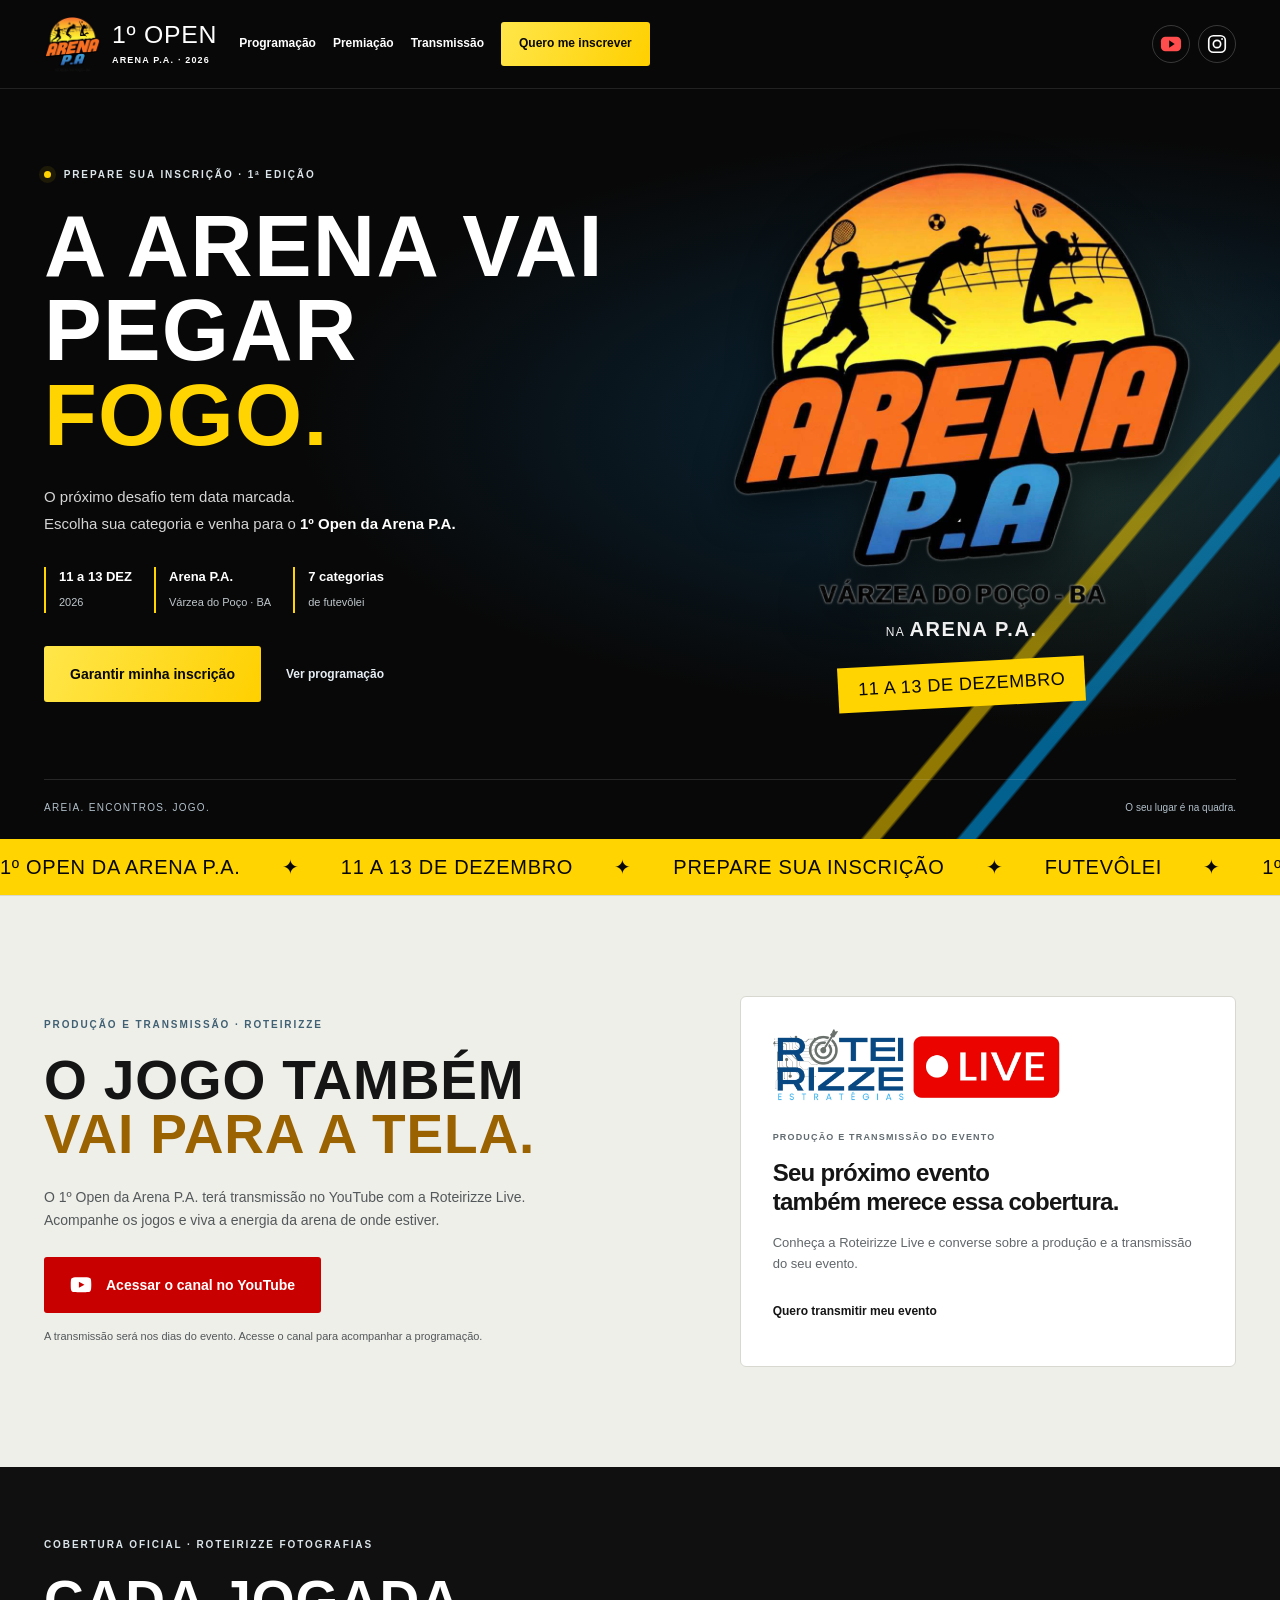
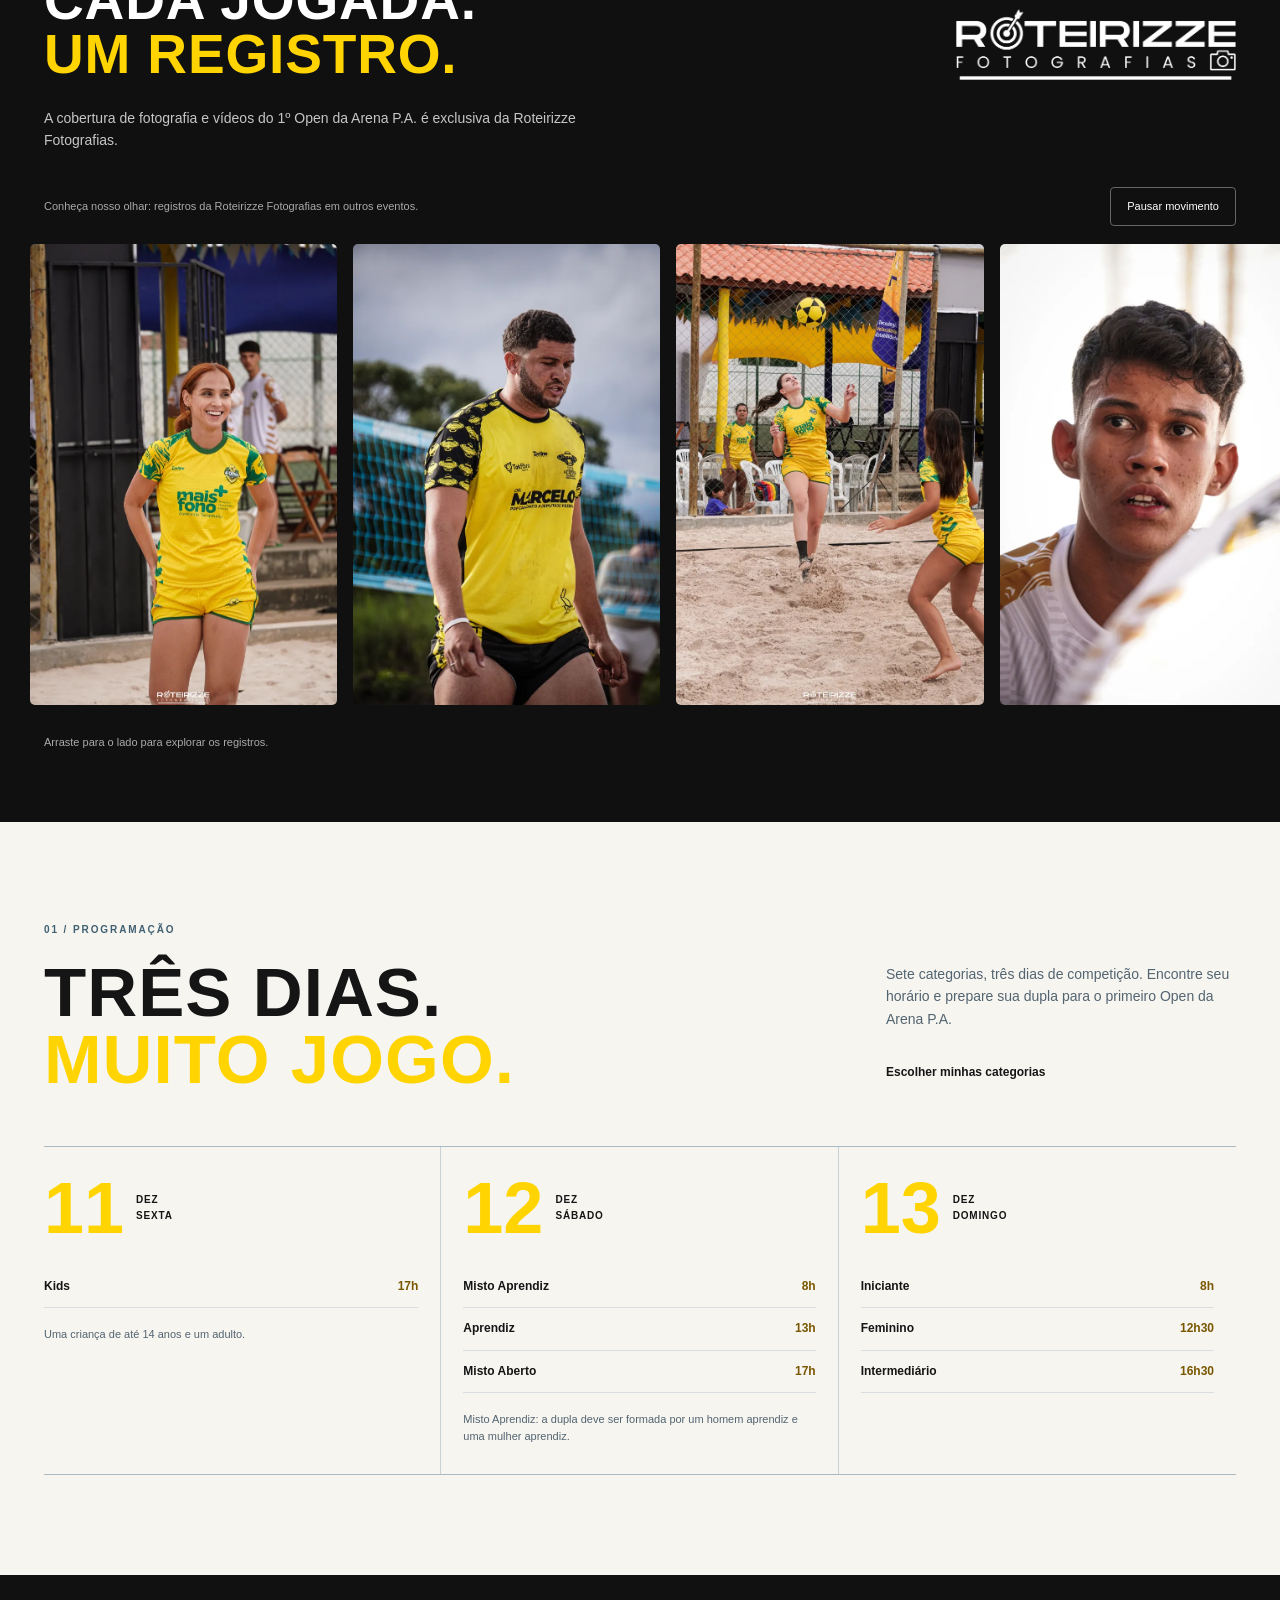
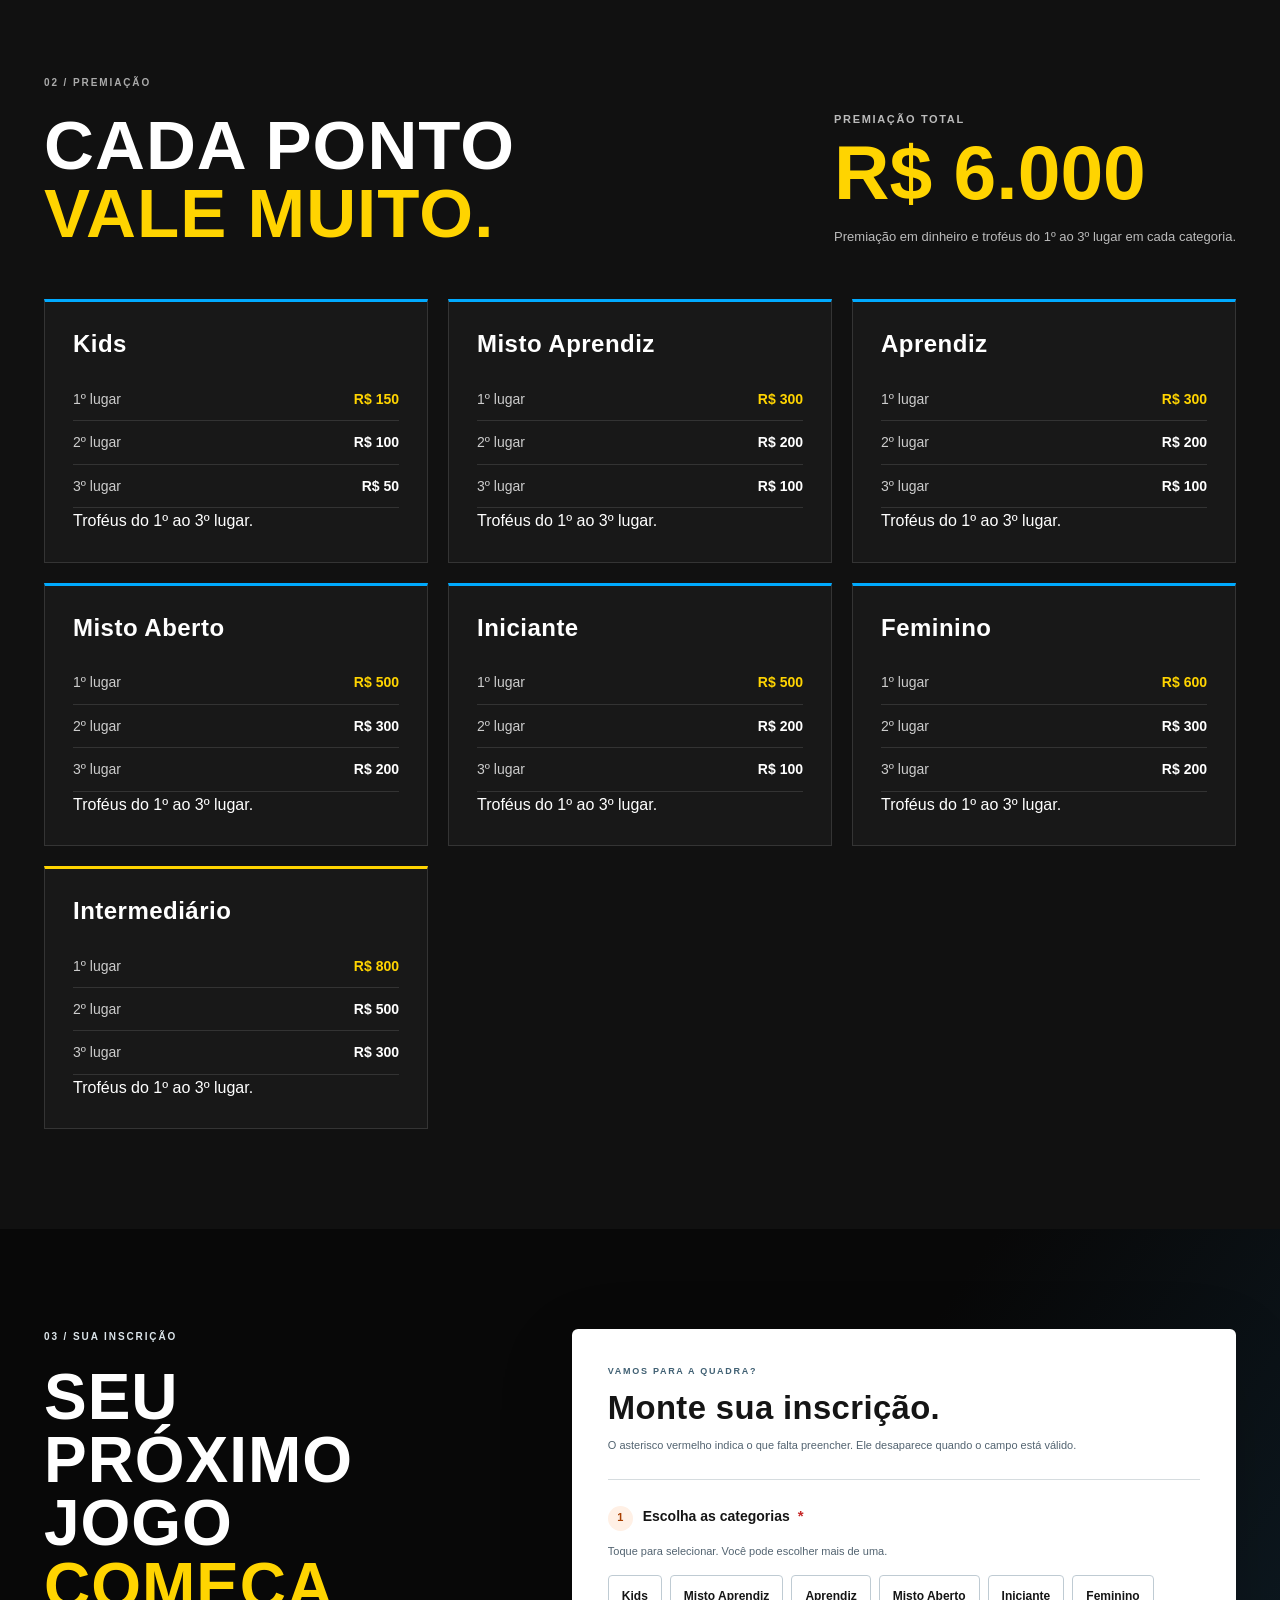
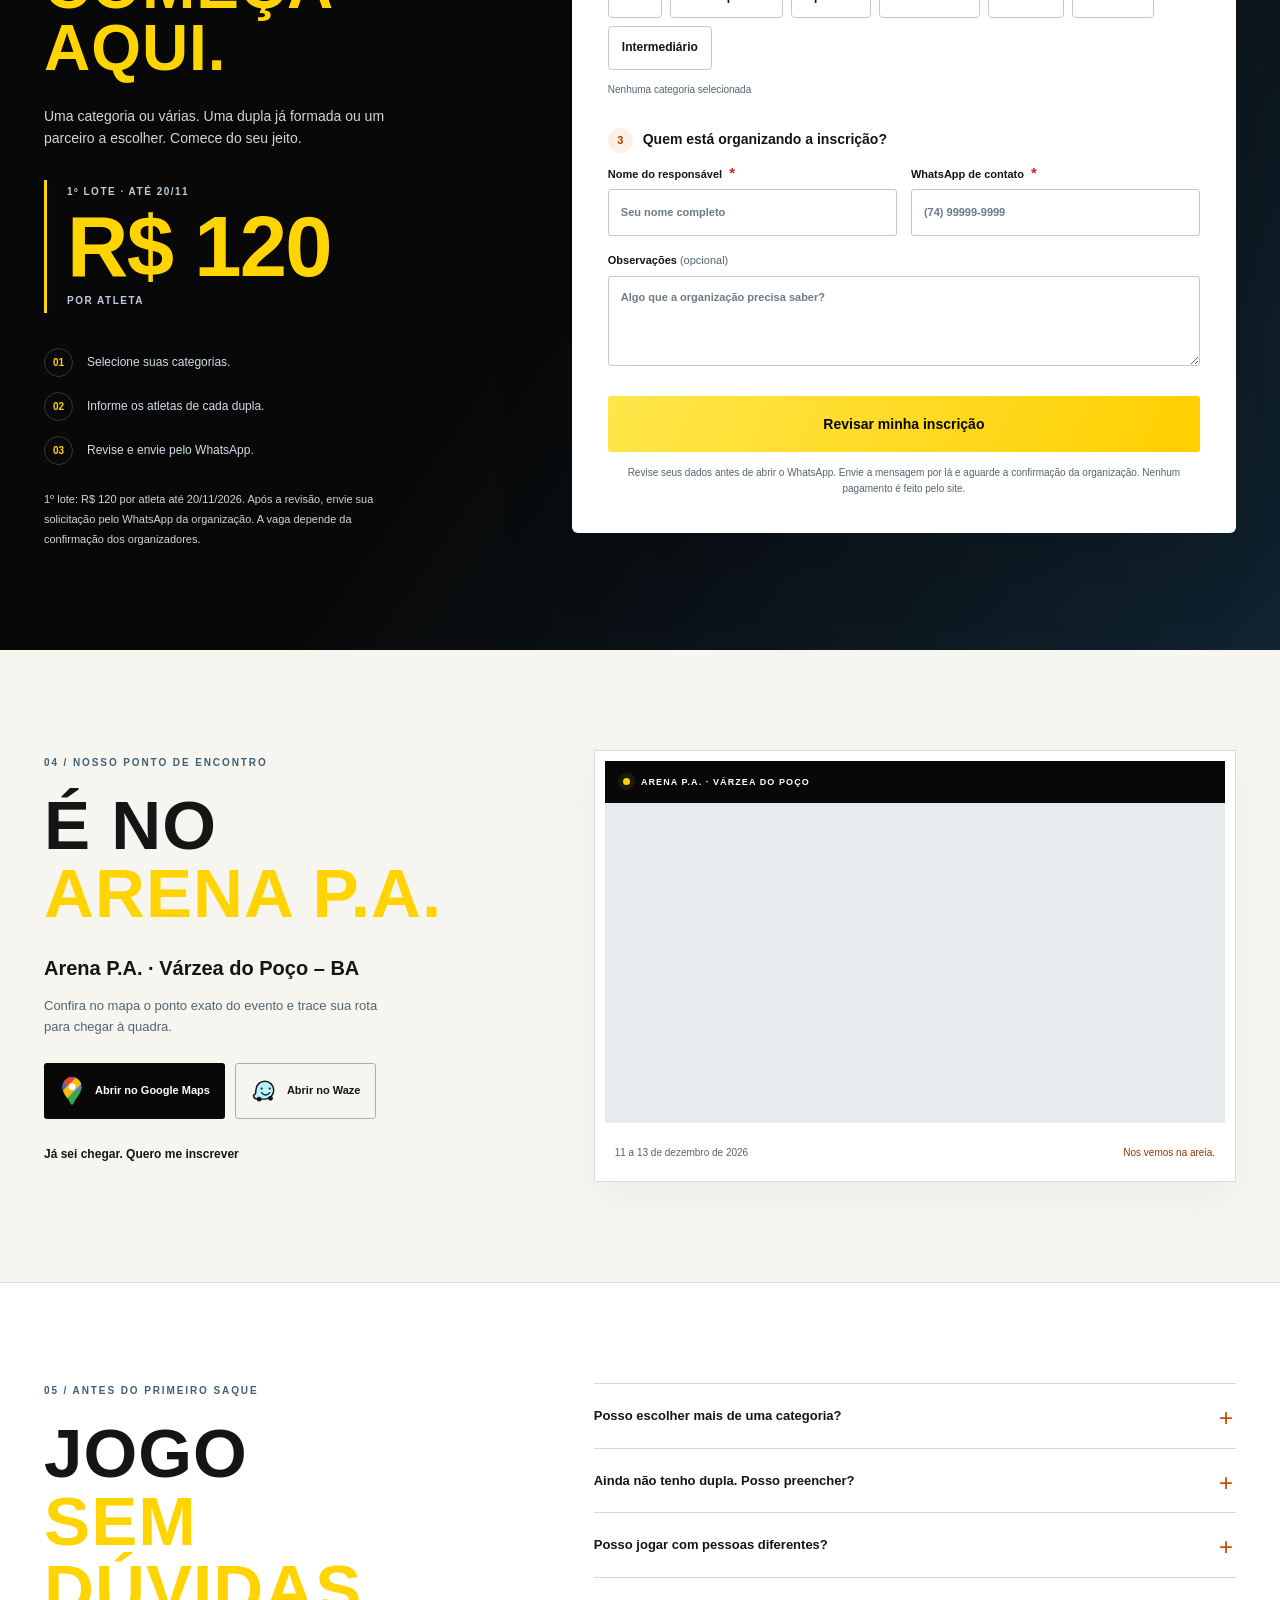
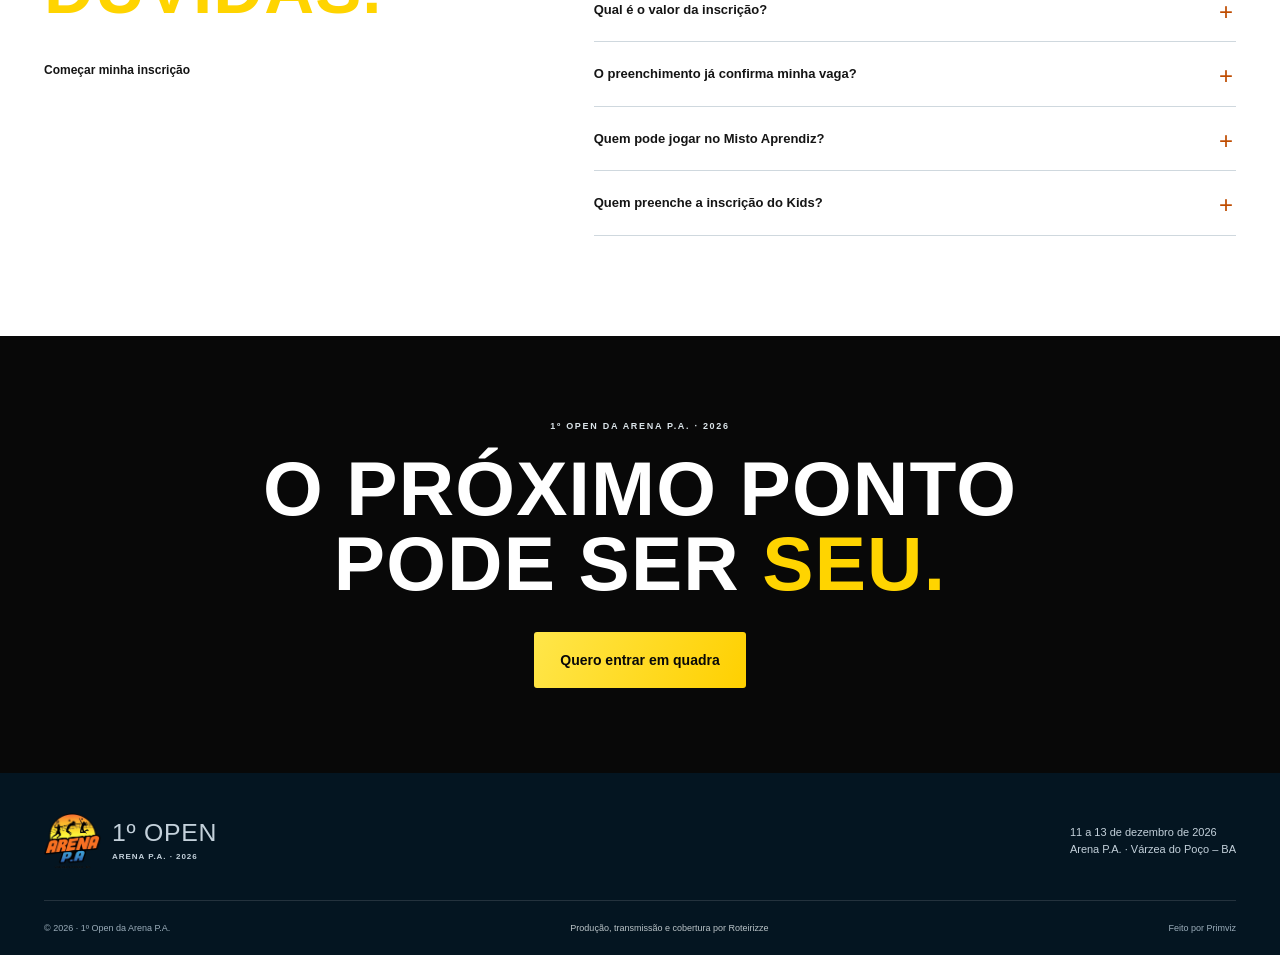
==== commit 9bd0707c: "V2.1" ====
--- a/index.html
+++ b/index.html
@@ -7,27 +7,27 @@
 <title>1º Open da Arena P.A. 2026 | Programação e inscrições</title>
 <meta name="description" content="De 11 a 13 de dezembro, o 1º Open da Arena P.A. reúne sete categorias de futevôlei. Confira a programação, as premiações e prepare sua inscrição.">
 <meta property="og:title" content="1º Open da Arena P.A. • Programação e inscrições"><meta property="og:description" content="11 a 13 de dezembro de 2026. Futevôlei no Arena P.A. · Várzea do Poço – BA. R$ 6.000 em premiações."><meta property="og:type" content="website"><meta property="og:locale" content="pt_BR"><meta property="og:image" content="assets/images/logo-arena.png"><meta name="twitter:card" content="summary_large_image">
-<link rel="icon" href="favicon.png"><link rel="stylesheet" href="assets/css/style.css?v=20261103">
-<script src="assets/js/config.js?v=20261103" defer></script><script src="assets/js/script.js?v=20261103" defer></script>
+<link rel="icon" href="favicon.png"><link rel="stylesheet" href="assets/css/style.css?v=20261103-3">
+<script src="assets/js/config.js?v=20261103-3" defer></script><script src="assets/js/script.js?v=20261103-3" defer></script>
 </head>
 <body>
 <a class="skip" href="#conteudo">Pular para o conteúdo</a>
-<header class="header"><div class="wrap nav-wrap"><a href="#inicio" class="brand" aria-label="1º Open da Arena P.A., início"><img src="assets/images/logo-arena.png" width="60" height="60" alt="Marca do 1º Open"><span>1º OPEN <small>ARENA P.A. · 2026</small></span></a><div class="header-socials"><a class="social-icon youtube" href="https://www.youtube.com/channel/UCUqhchC1ZIpKuG-DZPUT1CA" target="_blank" rel="noopener noreferrer" aria-label="YouTube da Roteirizze Live"><svg viewBox="0 0 24 24" width="22" height="22" aria-hidden="true"><rect x="1" y="4" width="22" height="16" rx="5" fill="currentColor"/><path d="m10 8 6 4-6 4z" fill="#080808"/></svg></a><a class="social-icon instagram" href="https://www.instagram.com/arenap.a/" target="_blank" rel="noopener noreferrer" aria-label="Instagram da Arena P.A. @arenap.a"><svg viewBox="0 0 24 24" width="22" height="22" fill="none" stroke="currentColor" stroke-width="1.8" aria-hidden="true"><rect x="3" y="3" width="18" height="18" rx="5"/><circle cx="12" cy="12" r="4"/><circle cx="17.5" cy="6.5" r="1" fill="currentColor" stroke="none"/></svg></a></div><button id="menu-toggle" class="menu-toggle" aria-controls="menu" aria-expanded="false">Menu <span aria-hidden="true">☰</span></button><nav id="menu" aria-label="Principal"><a href="#programacao">Programação</a><a href="#premiacao">Premiação</a><a href="#transmissao">Transmissão</a><a class="button small" href="#registration-form">Quero me inscrever <span aria-hidden="true">↗</span></a></nav></div></header>
+<header class="header"><div class="wrap nav-wrap"><a href="#inicio" class="brand" aria-label="1º Open da Arena P.A., início"><img src="assets/images/logo-arena.png" width="60" height="60" alt="Marca do 1º Open"><span>1º OPEN <small>ARENA P.A. · 2026</small></span></a><div class="header-socials"><a class="social-icon youtube" href="https://www.youtube.com/channel/UCUqhchC1ZIpKuG-DZPUT1CA" target="_blank" rel="noopener noreferrer" aria-label="YouTube da Roteirizze Live"><svg viewBox="0 0 24 24" width="22" height="22" aria-hidden="true"><rect x="1" y="4" width="22" height="16" rx="5" fill="currentColor"/><path d="m10 8 6 4-6 4z" fill="#080808"/></svg></a><a class="social-icon instagram" href="https://www.instagram.com/arenap.a/" target="_blank" rel="noopener noreferrer" aria-label="Instagram da Arena P.A. @arenap.a"><svg viewBox="0 0 24 24" width="22" height="22" fill="none" stroke="currentColor" stroke-width="1.8" aria-hidden="true"><rect x="3" y="3" width="18" height="18" rx="5"/><circle cx="12" cy="12" r="4"/><circle cx="17.5" cy="6.5" r="1" fill="currentColor" stroke="none"/></svg></a></div><button id="menu-toggle" class="menu-toggle" aria-controls="menu" aria-expanded="false">Menu <span aria-hidden="true">☰</span></button><nav id="menu" aria-label="Principal"><a href="#programacao">Programação</a><a href="#premiacao">Premiação</a><a href="#transmissao">Transmissão</a><a class="button small" href="#registration-form">Quero me inscrever </a></nav></div></header>
 <main id="conteudo">
-<section id="inicio" class="hero"><div class="hero-grid wrap"><div class="hero-copy"><p class="eyebrow light"><span class="status-dot"></span> PREPARE SUA INSCRIÇÃO · 1ª EDIÇÃO</p><h1>A ARENA VAI<br>PEGAR <em>FOGO.</em></h1><p class="hero-lead">O próximo desafio tem data marcada.<br>Escolha sua categoria e venha para o <strong>1º Open da Arena P.A.</strong></p><div class="hero-details"><span><strong>11 a 13 DEZ</strong><small>2026</small></span><span><strong>Arena P.A.</strong><small>Várzea do Poço · BA</small></span><span><strong>7 categorias</strong><small>de futevôlei</small></span></div><div class="hero-actions"><a class="button" href="#registration-form">Garantir minha inscrição <span aria-hidden="true">↗</span></a><a class="text-link" href="#programacao">Ver programação <span aria-hidden="true">↓</span></a></div></div><div class="hero-mark"><div class="orbit" aria-hidden="true"></div><img src="assets/images/logo-arena.png" width="850" height="850" fetchpriority="high" alt="1º Open de Futevôlei 2026"><p>NA <strong>ARENA P.A.</strong></p><span class="edition">11 A 13 DE DEZEMBRO</span></div></div><div class="hero-bottom wrap"><span>AREIA. ENCONTROS. JOGO.</span><span>O seu lugar é na quadra. <span aria-hidden="true">↙</span></span></div></section>
+<section id="inicio" class="hero"><div class="hero-grid wrap"><div class="hero-copy"><p class="eyebrow light"><span class="status-dot"></span> PREPARE SUA INSCRIÇÃO · 1ª EDIÇÃO</p><h1>A ARENA VAI<br>PEGAR <em>FOGO.</em></h1><p class="hero-lead">O próximo desafio tem data marcada.<br>Escolha sua categoria e venha para o <strong>1º Open da Arena P.A.</strong></p><div class="hero-details"><span><strong>11 a 13 DEZ</strong><small>2026</small></span><span><strong>Arena P.A.</strong><small>Várzea do Poço · BA</small></span><span><strong>7 categorias</strong><small>de futevôlei</small></span></div><div class="hero-actions"><a class="button" href="#registration-form">Garantir minha inscrição </a><a class="text-link" href="#programacao">Ver programação </a></div></div><div class="hero-mark"><div class="orbit" aria-hidden="true"></div><img src="assets/images/logo-arena.png" width="850" height="850" fetchpriority="high" alt="1º Open de Futevôlei 2026"><p>NA <strong>ARENA P.A.</strong></p><span class="edition">11 A 13 DE DEZEMBRO</span></div></div><div class="hero-bottom wrap"><span>AREIA. ENCONTROS. JOGO.</span><span>O seu lugar é na quadra. </span></div></section>
 <div class="ticker" aria-hidden="true"><div>1º OPEN DA ARENA P.A. <span>✦</span> 11 A 13 DE DEZEMBRO <span>✦</span> PREPARE SUA INSCRIÇÃO <span>✦</span> FUTEVÔLEI <span>✦</span> 1º OPEN DA ARENA P.A. <span>✦</span> 11 A 13 DE DEZEMBRO <span>✦</span> PREPARE SUA INSCRIÇÃO <span>✦</span> FUTEVÔLEI <span>✦</span></div></div>
-<section class="section broadcast" id="transmissao" aria-labelledby="broadcast-title"><div class="wrap broadcast-grid"><div class="broadcast-copy"><p class="eyebrow">PRODUÇÃO E TRANSMISSÃO · ROTEIRIZZE</p><h2 id="broadcast-title">O JOGO TAMBÉM<br><em>VAI PARA A TELA.</em></h2><p>O 1º Open da Arena P.A. terá transmissão no YouTube com a Roteirizze Live. Acompanhe os jogos e viva a energia da arena de onde estiver.</p><a class="button youtube-button" href="https://www.youtube.com/channel/UCUqhchC1ZIpKuG-DZPUT1CA" target="_blank" rel="noopener noreferrer"><svg viewBox="0 0 24 24" width="22" height="22" aria-hidden="true"><path fill="currentColor" d="M23 7s-.2-1.6-.9-2.3c-.9-.9-1.9-.9-2.3-1C16.6 3.5 12 3.5 12 3.5s-4.6 0-7.8.2c-.4.1-1.4.1-2.3 1C1.2 5.4 1 7 1 7S.8 8.9.8 10.8v1.8C.8 14.5 1 16.4 1 16.4s.2 1.6.9 2.3c.9.9 2.1.9 2.6 1 1.9.2 7.5.3 7.5.3s4.6 0 7.8-.3c.4 0 1.4 0 2.3-1 .7-.7.9-2.3.9-2.3s.2-1.9.2-3.8v-1.8C23.2 8.9 23 7 23 7ZM9.7 15.1V8.4l6.1 3.4-6.1 3.3Z"/></svg>Acessar o canal no YouTube <span aria-hidden="true">↗</span></a><p class="broadcast-note">A transmissão será nos dias do evento. Acesse o canal para acompanhar a programação.</p></div><aside class="production-card" aria-label="Conheça a Roteirizze Live"><img src="assets/images/roteirizze-live.webp" width="2048" height="512" loading="lazy" alt="Roteirizze Estratégias Live"><span class="production-label">PRODUÇÃO E TRANSMISSÃO DO EVENTO</span><h3>Seu próximo evento<br>também merece essa cobertura.</h3><p>Conheça a Roteirizze Live e converse sobre a produção e a transmissão do seu evento.</p><a class="text-link dark" href="https://roteirizze.site/live" target="_blank" rel="noopener noreferrer">Quero transmitir meu evento <span aria-hidden="true">↗</span></a></aside></div></section><section class="photo-coverage" id="fotografias" aria-labelledby="photos-title"><div class="wrap photo-heading"><div><p class="eyebrow light">COBERTURA OFICIAL · ROTEIRIZZE FOTOGRAFIAS</p><h2 id="photos-title">CADA JOGADA.<br><em>UM REGISTRO.</em></h2><p>A cobertura de fotografia e vídeos do 1º Open da Arena P.A. é exclusiva da Roteirizze Fotografias.</p></div><img class="photography-logo" src="assets/images/roteirizze-fotografias.png" width="1200" height="320" loading="lazy" alt="Roteirizze Fotografias"></div><div class="wrap gallery-caption"><p>Conheça nosso olhar: registros da Roteirizze Fotografias em outros eventos.</p><button id="gallery-toggle" type="button" aria-controls="photo-rail" aria-pressed="true">Pausar movimento</button></div><div class="photo-rail" id="photo-rail" tabindex="0" role="region" aria-label="Portfólio de fotografia. Deslize para ver mais fotos ou use as setas do teclado."><figure><img src="assets/images/fotografias/foto-01.webp" width="600" height="900" loading="lazy" decoding="async" draggable="false" alt="Registro de futevôlei da Roteirizze Fotografias, foto 1"></figure><figure><img src="assets/images/fotografias/foto-02.webp" width="600" height="900" loading="lazy" decoding="async" draggable="false" alt="Registro de futevôlei da Roteirizze Fotografias, foto 2"></figure><figure><img src="assets/images/fotografias/foto-03.webp" width="600" height="900" loading="lazy" decoding="async" draggable="false" alt="Registro de futevôlei da Roteirizze Fotografias, foto 3"></figure><figure><img src="assets/images/fotografias/foto-04.webp" width="600" height="900" loading="lazy" decoding="async" draggable="false" alt="Registro de futevôlei da Roteirizze Fotografias, foto 4"></figure><figure><img src="assets/images/fotografias/foto-05.webp" width="600" height="900" loading="lazy" decoding="async" draggable="false" alt="Registro de futevôlei da Roteirizze Fotografias, foto 5"></figure><figure><img src="assets/images/fotografias/foto-06.webp" width="600" height="900" loading="lazy" decoding="async" draggable="false" alt="Registro de futevôlei da Roteirizze Fotografias, foto 6"></figure><figure><img src="assets/images/fotografias/foto-07.webp" width="600" height="900" loading="lazy" decoding="async" draggable="false" alt="Registro de futevôlei da Roteirizze Fotografias, foto 7"></figure><figure><img src="assets/images/fotografias/foto-08.webp" width="600" height="900" loading="lazy" decoding="async" draggable="false" alt="Registro de futevôlei da Roteirizze Fotografias, foto 8"></figure><figure><img src="assets/images/fotografias/foto-09.webp" width="600" height="900" loading="lazy" decoding="async" draggable="false" alt="Registro de futevôlei da Roteirizze Fotografias, foto 9"></figure><figure><img src="assets/images/fotografias/foto-10.webp" width="600" height="900" loading="lazy" decoding="async" draggable="false" alt="Registro de futevôlei da Roteirizze Fotografias, foto 10"></figure><figure><img src="assets/images/fotografias/foto-11.webp" width="600" height="900" loading="lazy" decoding="async" draggable="false" alt="Registro de futevôlei da Roteirizze Fotografias, foto 11"></figure><figure><img src="assets/images/fotografias/foto-12.webp" width="600" height="900" loading="lazy" decoding="async" draggable="false" alt="Registro de futevôlei da Roteirizze Fotografias, foto 12"></figure><figure><img src="assets/images/fotografias/foto-13.webp" width="600" height="900" loading="lazy" decoding="async" draggable="false" alt="Registro de futevôlei da Roteirizze Fotografias, foto 13"></figure><figure><img src="assets/images/fotografias/foto-14.webp" width="600" height="900" loading="lazy" decoding="async" draggable="false" alt="Registro de futevôlei da Roteirizze Fotografias, foto 14"></figure><figure><img src="assets/images/fotografias/foto-15.webp" width="600" height="900" loading="lazy" decoding="async" draggable="false" alt="Registro de futevôlei da Roteirizze Fotografias, foto 15"></figure><figure><img src="assets/images/fotografias/foto-16.webp" width="600" height="900" loading="lazy" decoding="async" draggable="false" alt="Registro de futevôlei da Roteirizze Fotografias, foto 16"></figure><figure><img src="assets/images/fotografias/foto-17.webp" width="600" height="900" loading="lazy" decoding="async" draggable="false" alt="Registro de futevôlei da Roteirizze Fotografias, foto 17"></figure><figure><img src="assets/images/fotografias/foto-18.webp" width="600" height="900" loading="lazy" decoding="async" draggable="false" alt="Registro de futevôlei da Roteirizze Fotografias, foto 18"></figure><figure><img src="assets/images/fotografias/foto-19.webp" width="600" height="900" loading="lazy" decoding="async" draggable="false" alt="Registro de futevôlei da Roteirizze Fotografias, foto 19"></figure><figure><img src="assets/images/fotografias/foto-20.webp" width="600" height="900" loading="lazy" decoding="async" draggable="false" alt="Registro de futevôlei da Roteirizze Fotografias, foto 20"></figure><figure><img src="assets/images/fotografias/foto-21.webp" width="600" height="900" loading="lazy" decoding="async" draggable="false" alt="Registro de futevôlei da Roteirizze Fotografias, foto 21"></figure></div><p class="wrap gallery-help">Arraste para o lado para explorar os registros.</p></section><section class="section program" id="programacao"><div class="wrap"><div class="section-top"><div><p class="eyebrow">01 / PROGRAMAÇÃO</p><h2>TRÊS DIAS.<br><em>MUITO JOGO.</em></h2></div><div class="section-intro"><p>Sete categorias, três dias de competição. Encontre seu horário e prepare sua dupla para o primeiro Open da Arena P.A.</p><a class="text-link dark" href="#registration-form">Escolher minhas categorias <span aria-hidden="true">↗</span></a></div></div><div class="days"><article class="day"><div class="day-date"><strong>11</strong><span>DEZ<br>SEXTA</span></div><ul><li><span>Kids</span><time>17h</time></li></ul><span class="day-note">Uma criança de até 14 anos e um adulto.</span></article><article class="day"><div class="day-date"><strong>12</strong><span>DEZ<br>SÁBADO</span></div><ul><li><span>Misto Aprendiz</span><time>8h</time></li><li><span>Aprendiz</span><time>13h</time></li><li><span>Misto Aberto</span><time>17h</time></li></ul></article><article class="day"><div class="day-date"><strong>13</strong><span>DEZ<br>DOMINGO</span></div><ul><li><span>Iniciante</span><time>8h</time></li><li><span>Feminino</span><time>12h30</time></li><li><span>Intermediário</span><time>16h30</time></li></ul></article></div></div></section>
+<section class="section broadcast" id="transmissao" aria-labelledby="broadcast-title"><div class="wrap broadcast-grid"><div class="broadcast-copy"><p class="eyebrow">PRODUÇÃO E TRANSMISSÃO · ROTEIRIZZE</p><h2 id="broadcast-title">O JOGO TAMBÉM<br><em>VAI PARA A TELA.</em></h2><p>O 1º Open da Arena P.A. terá transmissão no YouTube com a Roteirizze Live. Acompanhe os jogos e viva a energia da arena de onde estiver.</p><a class="button youtube-button" href="https://www.youtube.com/channel/UCUqhchC1ZIpKuG-DZPUT1CA" target="_blank" rel="noopener noreferrer"><svg viewBox="0 0 24 24" width="22" height="22" aria-hidden="true"><path fill="currentColor" d="M23 7s-.2-1.6-.9-2.3c-.9-.9-1.9-.9-2.3-1C16.6 3.5 12 3.5 12 3.5s-4.6 0-7.8.2c-.4.1-1.4.1-2.3 1C1.2 5.4 1 7 1 7S.8 8.9.8 10.8v1.8C.8 14.5 1 16.4 1 16.4s.2 1.6.9 2.3c.9.9 2.1.9 2.6 1 1.9.2 7.5.3 7.5.3s4.6 0 7.8-.3c.4 0 1.4 0 2.3-1 .7-.7.9-2.3.9-2.3s.2-1.9.2-3.8v-1.8C23.2 8.9 23 7 23 7ZM9.7 15.1V8.4l6.1 3.4-6.1 3.3Z"/></svg>Acessar o canal no YouTube </a><p class="broadcast-note">A transmissão será nos dias do evento. Acesse o canal para acompanhar a programação.</p></div><aside class="production-card" aria-label="Conheça a Roteirizze Live"><img src="assets/images/roteirizze-live.webp" width="2048" height="512" loading="lazy" alt="Roteirizze Estratégias Live"><span class="production-label">PRODUÇÃO E TRANSMISSÃO DO EVENTO</span><h3>Seu próximo evento<br>também merece essa cobertura.</h3><p>Conheça a Roteirizze Live e converse sobre a produção e a transmissão do seu evento.</p><a class="text-link dark" href="https://roteirizze.site/live" target="_blank" rel="noopener noreferrer">Quero transmitir meu evento </a></aside></div></section><section class="photo-coverage" id="fotografias" aria-labelledby="photos-title"><div class="wrap photo-heading"><div><p class="eyebrow light">COBERTURA OFICIAL · ROTEIRIZZE FOTOGRAFIAS</p><h2 id="photos-title">CADA JOGADA.<br><em>UM REGISTRO.</em></h2><p>A cobertura de fotografia e vídeos do 1º Open da Arena P.A. é exclusiva da Roteirizze Fotografias.</p></div><img class="photography-logo" src="assets/images/roteirizze-fotografias.png" width="1200" height="320" loading="lazy" alt="Roteirizze Fotografias"></div><div class="wrap gallery-caption"><p>Conheça nosso olhar: registros da Roteirizze Fotografias em outros eventos.</p><button id="gallery-toggle" type="button" aria-controls="photo-rail" aria-pressed="true">Pausar movimento</button></div><div class="photo-rail" id="photo-rail" tabindex="0" role="region" aria-label="Portfólio de fotografia. Deslize para ver mais fotos ou use as setas do teclado."><figure><img src="assets/images/fotografias/foto-01.webp" width="600" height="900" loading="lazy" decoding="async" draggable="false" alt="Registro de futevôlei da Roteirizze Fotografias, foto 1"></figure><figure><img src="assets/images/fotografias/foto-02.webp" width="600" height="900" loading="lazy" decoding="async" draggable="false" alt="Registro de futevôlei da Roteirizze Fotografias, foto 2"></figure><figure><img src="assets/images/fotografias/foto-03.webp" width="600" height="900" loading="lazy" decoding="async" draggable="false" alt="Registro de futevôlei da Roteirizze Fotografias, foto 3"></figure><figure><img src="assets/images/fotografias/foto-04.webp" width="600" height="900" loading="lazy" decoding="async" draggable="false" alt="Registro de futevôlei da Roteirizze Fotografias, foto 4"></figure><figure><img src="assets/images/fotografias/foto-05.webp" width="600" height="900" loading="lazy" decoding="async" draggable="false" alt="Registro de futevôlei da Roteirizze Fotografias, foto 5"></figure><figure><img src="assets/images/fotografias/foto-06.webp" width="600" height="900" loading="lazy" decoding="async" draggable="false" alt="Registro de futevôlei da Roteirizze Fotografias, foto 6"></figure><figure><img src="assets/images/fotografias/foto-07.webp" width="600" height="900" loading="lazy" decoding="async" draggable="false" alt="Registro de futevôlei da Roteirizze Fotografias, foto 7"></figure><figure><img src="assets/images/fotografias/foto-08.webp" width="600" height="900" loading="lazy" decoding="async" draggable="false" alt="Registro de futevôlei da Roteirizze Fotografias, foto 8"></figure><figure><img src="assets/images/fotografias/foto-09.webp" width="600" height="900" loading="lazy" decoding="async" draggable="false" alt="Registro de futevôlei da Roteirizze Fotografias, foto 9"></figure><figure><img src="assets/images/fotografias/foto-10.webp" width="600" height="900" loading="lazy" decoding="async" draggable="false" alt="Registro de futevôlei da Roteirizze Fotografias, foto 10"></figure><figure><img src="assets/images/fotografias/foto-11.webp" width="600" height="900" loading="lazy" decoding="async" draggable="false" alt="Registro de futevôlei da Roteirizze Fotografias, foto 11"></figure><figure><img src="assets/images/fotografias/foto-12.webp" width="600" height="900" loading="lazy" decoding="async" draggable="false" alt="Registro de futevôlei da Roteirizze Fotografias, foto 12"></figure><figure><img src="assets/images/fotografias/foto-13.webp" width="600" height="900" loading="lazy" decoding="async" draggable="false" alt="Registro de futevôlei da Roteirizze Fotografias, foto 13"></figure><figure><img src="assets/images/fotografias/foto-14.webp" width="600" height="900" loading="lazy" decoding="async" draggable="false" alt="Registro de futevôlei da Roteirizze Fotografias, foto 14"></figure><figure><img src="assets/images/fotografias/foto-15.webp" width="600" height="900" loading="lazy" decoding="async" draggable="false" alt="Registro de futevôlei da Roteirizze Fotografias, foto 15"></figure><figure><img src="assets/images/fotografias/foto-16.webp" width="600" height="900" loading="lazy" decoding="async" draggable="false" alt="Registro de futevôlei da Roteirizze Fotografias, foto 16"></figure><figure><img src="assets/images/fotografias/foto-17.webp" width="600" height="900" loading="lazy" decoding="async" draggable="false" alt="Registro de futevôlei da Roteirizze Fotografias, foto 17"></figure><figure><img src="assets/images/fotografias/foto-18.webp" width="600" height="900" loading="lazy" decoding="async" draggable="false" alt="Registro de futevôlei da Roteirizze Fotografias, foto 18"></figure><figure><img src="assets/images/fotografias/foto-19.webp" width="600" height="900" loading="lazy" decoding="async" draggable="false" alt="Registro de futevôlei da Roteirizze Fotografias, foto 19"></figure><figure><img src="assets/images/fotografias/foto-20.webp" width="600" height="900" loading="lazy" decoding="async" draggable="false" alt="Registro de futevôlei da Roteirizze Fotografias, foto 20"></figure><figure><img src="assets/images/fotografias/foto-21.webp" width="600" height="900" loading="lazy" decoding="async" draggable="false" alt="Registro de futevôlei da Roteirizze Fotografias, foto 21"></figure></div><p class="wrap gallery-help">Arraste para o lado para explorar os registros.</p></section><section class="section program" id="programacao"><div class="wrap"><div class="section-top"><div><p class="eyebrow">01 / PROGRAMAÇÃO</p><h2>TRÊS DIAS.<br><em>MUITO JOGO.</em></h2></div><div class="section-intro"><p>Sete categorias, três dias de competição. Encontre seu horário e prepare sua dupla para o primeiro Open da Arena P.A.</p><a class="text-link dark" href="#registration-form">Escolher minhas categorias </a></div></div><div class="days"><article class="day"><div class="day-date"><strong>11</strong><span>DEZ<br>SEXTA</span></div><ul><li><span>Kids</span><time>17h</time></li></ul><span class="day-note">Uma criança de até 14 anos e um adulto.</span></article><article class="day"><div class="day-date"><strong>12</strong><span>DEZ<br>SÁBADO</span></div><ul><li><span>Misto Aprendiz</span><time>8h</time></li><li><span>Aprendiz</span><time>13h</time></li><li><span>Misto Aberto</span><time>17h</time></li></ul><span class="day-note">Misto Aprendiz: a dupla deve ser formada por um homem aprendiz e uma mulher aprendiz.</span></article><article class="day"><div class="day-date"><strong>13</strong><span>DEZ<br>DOMINGO</span></div><ul><li><span>Iniciante</span><time>8h</time></li><li><span>Feminino</span><time>12h30</time></li><li><span>Intermediário</span><time>16h30</time></li></ul></article></div></div></section>
 <section class="section prizes" id="premiacao"><div class="wrap"><div class="section-top"><div><p class="eyebrow">02 / PREMIAÇÃO</p><h2>CADA PONTO<br><em>VALE MUITO.</em></h2></div><div class="prize-total"><span>PREMIAÇÃO TOTAL</span><strong>R$ 6.000</strong><p>Premiação em dinheiro e troféus do 1º ao 3º lugar em cada categoria.</p></div></div><div class="prize-grid"><article class="prize-card"><h3>Kids</h3><ol><li><span>1º lugar</span><strong>R$ 150</strong></li><li><span>2º lugar</span><strong>R$ 100</strong></li><li><span>3º lugar</span><strong>R$ 50</strong></li></ol><p>Troféus do 1º ao 3º lugar.</p></article><article class="prize-card"><h3>Misto Aprendiz</h3><ol><li><span>1º lugar</span><strong>R$ 300</strong></li><li><span>2º lugar</span><strong>R$ 200</strong></li><li><span>3º lugar</span><strong>R$ 100</strong></li></ol><p>Troféus do 1º ao 3º lugar.</p></article><article class="prize-card"><h3>Aprendiz</h3><ol><li><span>1º lugar</span><strong>R$ 300</strong></li><li><span>2º lugar</span><strong>R$ 200</strong></li><li><span>3º lugar</span><strong>R$ 100</strong></li></ol><p>Troféus do 1º ao 3º lugar.</p></article><article class="prize-card"><h3>Misto Aberto</h3><ol><li><span>1º lugar</span><strong>R$ 500</strong></li><li><span>2º lugar</span><strong>R$ 300</strong></li><li><span>3º lugar</span><strong>R$ 200</strong></li></ol><p>Troféus do 1º ao 3º lugar.</p></article><article class="prize-card"><h3>Iniciante</h3><ol><li><span>1º lugar</span><strong>R$ 500</strong></li><li><span>2º lugar</span><strong>R$ 200</strong></li><li><span>3º lugar</span><strong>R$ 100</strong></li></ol><p>Troféus do 1º ao 3º lugar.</p></article><article class="prize-card"><h3>Feminino</h3><ol><li><span>1º lugar</span><strong>R$ 600</strong></li><li><span>2º lugar</span><strong>R$ 300</strong></li><li><span>3º lugar</span><strong>R$ 200</strong></li></ol><p>Troféus do 1º ao 3º lugar.</p></article><article class="prize-card"><h3>Intermediário</h3><ol><li><span>1º lugar</span><strong>R$ 800</strong></li><li><span>2º lugar</span><strong>R$ 500</strong></li><li><span>3º lugar</span><strong>R$ 300</strong></li></ol><p>Troféus do 1º ao 3º lugar.</p></article></div></div></section><section class="section registration" id="inscricao"><div class="wrap registration-grid"><div class="registration-copy"><p class="eyebrow light">03 / SUA INSCRIÇÃO</p><h2>SEU PRÓXIMO<br>JOGO <em>COMEÇA<br>AQUI.</em></h2><p>Uma categoria ou várias. Uma dupla já formada ou um parceiro a escolher. Comece do seu jeito.</p><div class="price"><span>1º LOTE · ATÉ 20/11</span><strong>R$ 120</strong><span>POR ATLETA</span></div><ol class="steps"><li><span>01</span>Selecione suas categorias.</li><li><span>02</span>Informe os atletas de cada dupla.</li><li><span>03</span>Revise e envie pelo WhatsApp.</li></ol><p class="fine-print light">1º lote: R$ 120 por atleta até 20/11/2026. Após a revisão, envie sua solicitação pelo WhatsApp da organização. A vaga depende da confirmação dos organizadores.</p></div>
 <form id="registration-form" class="form-panel" novalidate><div class="form-title"><span class="eyebrow">VAMOS PARA A QUADRA?</span><h3>Monte sua inscrição.</h3><p>O asterisco vermelho indica o que falta preencher. Ele desaparece quando o campo está válido.</p></div>
 <fieldset><legend><span>1</span> Escolha as categorias <span class="required-mark" id="categories-required" aria-hidden="true">*</span></legend><p class="field-help" id="category-help">Toque para selecionar. Você pode escolher mais de uma.</p><div id="category-options" class="category-options" aria-describedby="category-help"></div><p id="category-count" class="selection-count" aria-live="polite">Nenhuma categoria selecionada</p></fieldset>
 <fieldset id="teams-fieldset" hidden><legend><span>2</span> Atletas por categoria</legend><p class="field-help">Preencha os nomes e os tamanhos do short e da blusa de cada atleta. No Kids, o atleta infantil tem opções de 10, 12 e 14 anos ou P, M e G adulto; o parceiro usa P, M, G ou GG. No Feminino, a blusa é somente Baby Look. No Misto Aprendiz e no Misto Aberto, a atleta feminina pode escolher Tradicional ou Baby Look. Os tamanhos são P, M, G ou GG. Sem parceiro definido? Marque “Dupla a escolher”; o uniforme dele fica a definir.</p><div id="teams"></div></fieldset>
 <fieldset><legend><span>3</span> Quem está organizando a inscrição?</legend><div class="input-grid"><label>Nome do responsável <span class="required-mark" id="responsible-required" aria-hidden="true">*</span><input name="responsible" id="responsible" autocomplete="name" maxlength="100" required placeholder="Seu nome completo"></label><label>WhatsApp de contato <span class="required-mark" id="phone-required" aria-hidden="true">*</span><input name="phone" id="phone" type="tel" inputmode="tel" autocomplete="tel" maxlength="20" required placeholder="(74) 99999-9999"></label></div><label class="observation">Observações <span class="optional">(opcional)</span><textarea name="notes" id="notes" rows="3" maxlength="800" placeholder="Algo que a organização precisa saber?"></textarea></label></fieldset>
-<div id="form-error" class="form-error" role="alert" tabindex="-1" hidden></div><button class="button submit" type="submit">Revisar minha inscrição <span aria-hidden="true">↗</span></button><p class="form-footnote">Revise seus dados antes de abrir o WhatsApp. Envie a mensagem por lá e aguarde a confirmação da organização. Nenhum pagamento é feito pelo site.</p><noscript><p class="form-error">Ative o JavaScript para selecionar categorias e montar sua inscrição. Contato da organização: (74) 99965-9042.</p></noscript></form></div></section>
-<section class="section location" id="localizacao"><div class="wrap location-grid"><div><p class="eyebrow">04 / NOSSO PONTO DE ENCONTRO</p><h2>É NO<br><em>ARENA P.A.</em></h2><p class="location-name">Arena P.A. · Várzea do Poço – BA</p><p>Confira no mapa o ponto exato do evento e trace sua rota para chegar à quadra.</p><div class="location-actions"><a id="maps-link" class="button navy" target="_blank" rel="noopener noreferrer">Abrir no Google Maps <span aria-hidden="true">↗</span></a><a id="waze-link" class="button outline" target="_blank" rel="noopener noreferrer">Abrir no Waze <span aria-hidden="true">↗</span></a></div><a class="text-link dark" href="#registration-form">Já sei chegar. Quero me inscrever <span aria-hidden="true">↗</span></a></div><div class="map-frame"><div class="map-label"><span class="status-dot"></span> ARENA P.A. · VÁRZEA DO POÇO</div><iframe id="map" title="Localização do Arena P.A. · Várzea do Poço – BA" loading="lazy" referrerpolicy="no-referrer-when-downgrade" allowfullscreen></iframe><p>11 a 13 de dezembro de 2026 <span>Nos vemos na areia.</span></p></div></div></section>
-<section class="section faq" id="duvidas"><div class="wrap faq-grid"><div><p class="eyebrow">05 / ANTES DO PRIMEIRO SAQUE</p><h2>JOGO<br><em>SEM DÚVIDAS.</em></h2><a class="text-link dark" href="#registration-form">Começar minha inscrição <span aria-hidden="true">↗</span></a></div><div class="questions"><details><summary>Posso escolher mais de uma categoria?</summary><p>Sim. Selecione todas as categorias em que deseja participar e preencha os atletas de cada uma. As condições para múltiplas categorias devem ser confirmadas com a organização.</p></details><details><summary>Ainda não tenho dupla. Posso preencher?</summary><p>Sim. Informe o primeiro atleta e marque “Dupla a escolher” na categoria correspondente. Sua solicitação ficará com essa indicação na revisão.</p></details><details><summary>Posso jogar com pessoas diferentes?</summary><p>Sim. Cada categoria tem seus próprios campos de Atleta 1 e Atleta 2. Preencha os nomes da dupla de cada categoria separadamente.</p></details><details><summary>Qual é o valor da inscrição?</summary><p>O 1º lote custa R$ 120 por atleta e vai até 20/11/2026. Consulte a organização para as orientações de pagamento e condições de participação em múltiplas categorias.</p></details><details><summary>O preenchimento já confirma minha vaga?</summary><p>Não. Depois da revisão, envie sua solicitação pelo WhatsApp. A vaga só será confirmada pela organização após o contato.</p></details><details><summary>Quem pode jogar no Misto Aprendiz?</summary><p>A dupla deve ser formada por uma mulher aprendiz e um homem também aprendiz.</p></details><details><summary>Quem preenche a inscrição do Kids?</summary><p>O responsável deve preencher os nomes dos participantes e seu contato. A dupla deve ser formada por uma criança de até 14 anos e um adulto.</p></details></div></div></section>
-<section class="final-cta"><div class="wrap"><span class="eyebrow light">1º OPEN DA ARENA P.A. · 2026</span><h2>O PRÓXIMO PONTO<br>PODE SER <em>SEU.</em></h2><a class="button" href="#registration-form">Quero entrar em quadra <span aria-hidden="true">↗</span></a></div></section>
+<div id="form-error" class="form-error" role="alert" tabindex="-1" hidden></div><button class="button submit" type="submit">Revisar minha inscrição </button><p class="form-footnote">Revise seus dados antes de abrir o WhatsApp. Envie a mensagem por lá e aguarde a confirmação da organização. Nenhum pagamento é feito pelo site.</p><noscript><p class="form-error">Ative o JavaScript para selecionar categorias e montar sua inscrição. Contato da organização: (74) 99965-9042.</p></noscript></form></div></section>
+<section class="section location" id="localizacao"><div class="wrap location-grid"><div><p class="eyebrow">04 / NOSSO PONTO DE ENCONTRO</p><h2>É NO<br><em>ARENA P.A.</em></h2><p class="location-name">Arena P.A. · Várzea do Poço – BA</p><p>Confira no mapa o ponto exato do evento e trace sua rota para chegar à quadra.</p><div class="location-actions"><a id="maps-link" class="button navy" target="_blank" rel="noopener noreferrer"><svg class="navigation-icon" xmlns="http://www.w3.org/2000/svg" width="26" height="30" viewBox="0 0 24 28" aria-hidden="true" focusable="false"><defs><clipPath id="maps-pin-clip"><path d="M12 1a9 9 0 0 0-9 9c0 6.4 6.1 11.2 7.7 16a1.4 1.4 0 0 0 2.6 0C14.9 21.2 21 16.4 21 10a9 9 0 0 0-9-9Z"/></clipPath></defs><g clip-path="url(#maps-pin-clip)"><path fill="#34a853" d="M0 0h24v28H0z"/><path fill="#4285f4" d="M0 0h24v10L0 22z"/><path fill="#1a73e8" d="m0 0 9 9-9 9z"/><path fill="#fbbc04" d="m24 4-24 24V17L17 0z"/><path fill="#ea4335" d="M0 0h17L7 10z"/></g><circle cx="12" cy="10" r="3.2" fill="#fff"/></svg>Abrir no Google Maps</a><a id="waze-link" class="button outline" target="_blank" rel="noopener noreferrer"><svg class="navigation-icon" xmlns="http://www.w3.org/2000/svg" width="30" height="30" viewBox="0 0 32 32" aria-hidden="true" focusable="false"><path d="M6 15a11 11 0 1 1 11 11H8c-3 0-5-2-5-5 3 0 3-3 3-6Z" fill="#b9f2ff" stroke="#151515" stroke-width="1.8" stroke-linejoin="round"/><circle cx="10" cy="26" r="3" fill="#151515"/><circle cx="24" cy="25" r="3" fill="#151515"/><circle cx="13" cy="13" r="1.3" fill="#151515"/><circle cx="23" cy="13" r="1.3" fill="#151515"/><path d="M13 18q5 6 10 0" fill="none" stroke="#151515" stroke-width="1.7" stroke-linecap="round"/></svg>Abrir no Waze</a></div><a class="text-link dark" href="#registration-form">Já sei chegar. Quero me inscrever </a></div><div class="map-frame"><div class="map-label"><span class="status-dot"></span> ARENA P.A. · VÁRZEA DO POÇO</div><iframe id="map" title="Localização do Arena P.A. · Várzea do Poço – BA" loading="lazy" referrerpolicy="no-referrer-when-downgrade" allowfullscreen></iframe><p>11 a 13 de dezembro de 2026 <span>Nos vemos na areia.</span></p></div></div></section>
+<section class="section faq" id="duvidas"><div class="wrap faq-grid"><div><p class="eyebrow">05 / ANTES DO PRIMEIRO SAQUE</p><h2>JOGO<br><em>SEM DÚVIDAS.</em></h2><a class="text-link dark" href="#registration-form">Começar minha inscrição </a></div><div class="questions"><details><summary>Posso escolher mais de uma categoria?</summary><p>Sim. Selecione todas as categorias em que deseja participar e preencha os atletas de cada uma. As condições para múltiplas categorias devem ser confirmadas com a organização.</p></details><details><summary>Ainda não tenho dupla. Posso preencher?</summary><p>Sim. Informe o primeiro atleta e marque “Dupla a escolher” na categoria correspondente. Sua solicitação ficará com essa indicação na revisão.</p></details><details><summary>Posso jogar com pessoas diferentes?</summary><p>Sim. Cada categoria tem seus próprios campos de Atleta 1 e Atleta 2. Preencha os nomes da dupla de cada categoria separadamente.</p></details><details><summary>Qual é o valor da inscrição?</summary><p>O 1º lote custa R$ 120 por atleta e vai até 20/11/2026. Consulte a organização para as orientações de pagamento e condições de participação em múltiplas categorias.</p></details><details><summary>O preenchimento já confirma minha vaga?</summary><p>Não. Depois da revisão, envie sua solicitação pelo WhatsApp. A vaga só será confirmada pela organização após o contato.</p></details><details><summary>Quem pode jogar no Misto Aprendiz?</summary><p>A dupla deve ser formada por uma mulher aprendiz e um homem também aprendiz.</p></details><details><summary>Quem preenche a inscrição do Kids?</summary><p>O responsável deve preencher os nomes dos participantes e seu contato. A dupla deve ser formada por uma criança de até 14 anos e um adulto.</p></details></div></div></section>
+<section class="final-cta"><div class="wrap"><span class="eyebrow light">1º OPEN DA ARENA P.A. · 2026</span><h2>O PRÓXIMO PONTO<br>PODE SER <em>SEU.</em></h2><a class="button" href="#registration-form">Quero entrar em quadra </a></div></section>
 </main>
-<footer><div class="wrap footer-main"><a class="brand" href="#inicio"><img loading="lazy" src="assets/images/logo-arena.png" width="60" height="60" alt="1º Open"><span>1º OPEN<small>ARENA P.A. · 2026</small></span></a><div><p>11 a 13 de dezembro de 2026</p><p>Arena P.A. · Várzea do Poço – BA</p></div><div><small>CONTATO PARA INSCRIÇÕES</small><a href="https://wa.me/5574999659042" target="_blank" rel="noopener noreferrer">(74) 99965-9042</a></div></div><div class="wrap footer-bottom"><span>© 2026 · 1º Open da Arena P.A.</span><a class="production-credit" href="#transmissao">Produção, transmissão e cobertura por Roteirizze</a><a class="primviz-credit" href="https://primviz.com.br" target="_blank" rel="noopener noreferrer">Feito por Primviz <span>↗</span></a></div></footer>
-<a class="mobile-cta" href="#registration-form"><span>11–13 DEZ <small>2026</small></span><strong>Fazer inscrição ↗</strong></a>
+<footer><div class="wrap footer-main"><a class="brand" href="#inicio"><img loading="lazy" src="assets/images/logo-arena.png" width="60" height="60" alt="1º Open"><span>1º OPEN<small>ARENA P.A. · 2026</small></span></a><div><p>11 a 13 de dezembro de 2026</p><p>Arena P.A. · Várzea do Poço – BA</p></div></div><div class="wrap footer-bottom"><span>© 2026 · 1º Open da Arena P.A.</span><a class="production-credit" href="#transmissao">Produção, transmissão e cobertura por Roteirizze</a><a class="primviz-credit" href="https://primviz.com.br" target="_blank" rel="noopener noreferrer">Feito por Primviz </a></div></footer>
+<a class="mobile-cta" href="#registration-form"><span>11–13 DEZ <small>2026</small></span><strong>Fazer inscrição</strong></a>
 <dialog id="review-dialog" aria-labelledby="review-title"><div class="dialog-inner"><button id="close-review" type="button" class="close" aria-label="Fechar revisão">×</button><p class="eyebrow">QUASE NA QUADRA</p><h3 id="review-title">Confira sua inscrição.</h3><p>Revise as categorias e os atletas antes de enviar à organização.</p><pre id="review-content"></pre><p class="field-help">Confira os nomes e tamanhos dos uniformes. Toque em “Enviar pelo WhatsApp” e envie a mensagem para a organização concluir sua solicitação.</p><a id="send-whatsapp" class="button submit" hidden target="_blank" rel="noopener noreferrer">Enviar pelo WhatsApp</a><button id="edit-review" type="button" class="edit-link">Voltar e editar os dados</button></div></dialog>
 </body></html>
--- a/assets/css/style.css
+++ b/assets/css/style.css
@@ -49,3 +49,6 @@
 .header-socials{display:flex;gap:8px;align-items:center;margin-left:auto}.social-icon{width:38px;height:38px;display:flex;align-items:center;justify-content:center;border:1px solid #ffffff32;border-radius:50%;color:#fff}.social-icon.youtube{color:#ff4c4c}.social-icon:hover{border-color:#ffd400;color:#ffd400}.photo-coverage{padding:70px 0;background:#101010;color:white;overflow:hidden}.photo-heading{display:flex;align-items:center;justify-content:space-between;gap:60px}.photo-heading h2{font-size:clamp(2.6rem,4.3vw,4.1rem)}.photo-heading p:not(.eyebrow){max-width:560px;color:#c6c6c6;font-size:14px;margin-top:25px}.photography-logo{width:280px;max-width:30%;height:auto;object-fit:contain}.gallery-caption{display:flex;justify-content:space-between;align-items:center;gap:20px;margin-top:35px;margin-bottom:18px}.gallery-caption p{font-size:11px;color:#aaa;max-width:600px}.gallery-caption button{background:transparent;color:#fff;border:1px solid #666;border-radius:4px;padding:10px 16px;font-size:11px;white-space:nowrap}.photo-rail{display:flex;gap:16px;overflow-x:auto;overscroll-behavior-x:contain;scrollbar-width:thin;scrollbar-color:#ffd400 #242424;padding:0 max(24px,calc((100vw - 1220px)/2)) 15px;cursor:grab;touch-action:pan-x pan-y}.photo-rail:active{cursor:grabbing}.photo-rail figure{flex:0 0 clamp(220px,24vw,330px);margin:0;aspect-ratio:2/3;border-radius:5px;overflow:hidden;background:#222}.photo-rail img{width:100%;height:100%;object-fit:cover;user-select:none}.gallery-help{font-size:11px;color:#aaa;margin-top:14px}.header nav{gap:17px}.header-socials{order:2}.menu-toggle{order:3}.header nav{order:1}.nav-wrap{gap:22px}
 @media(max-width:760px){.nav-wrap{gap:10px}.header .brand{margin-right:auto;font-size:1.25rem}.header .brand img{width:45px;height:45px}.header-socials{margin-left:0;gap:6px}.social-icon{width:34px;height:34px}.menu-toggle{padding:8px!important;font-size:11px!important}.photo-coverage{padding:50px 0}.photo-heading{display:block}.photography-logo{max-width:230px;width:75%;margin-top:30px}.gallery-caption{align-items:flex-start;gap:15px}.gallery-caption p{font-size:10px}.gallery-caption button{padding:9px;font-size:10px}.photo-rail{gap:12px;padding-left:24px;padding-right:24px}.photo-rail figure{flex-basis:72vw;max-width:320px}.hero-mark>p{display:none}}
 @media(max-width:360px){.header .brand{font-size:1.05rem;gap:5px}.header .brand img{width:36px;height:36px}.header .brand small{font-size:7px}.social-icon{width:30px;height:30px}.nav-wrap{gap:7px}}
+
+/* Ícones dos aplicativos de navegação. */
+.location-actions .navigation-icon{display:block;flex:0 0 auto;width:26px;height:30px}.location-actions .button{gap:10px}
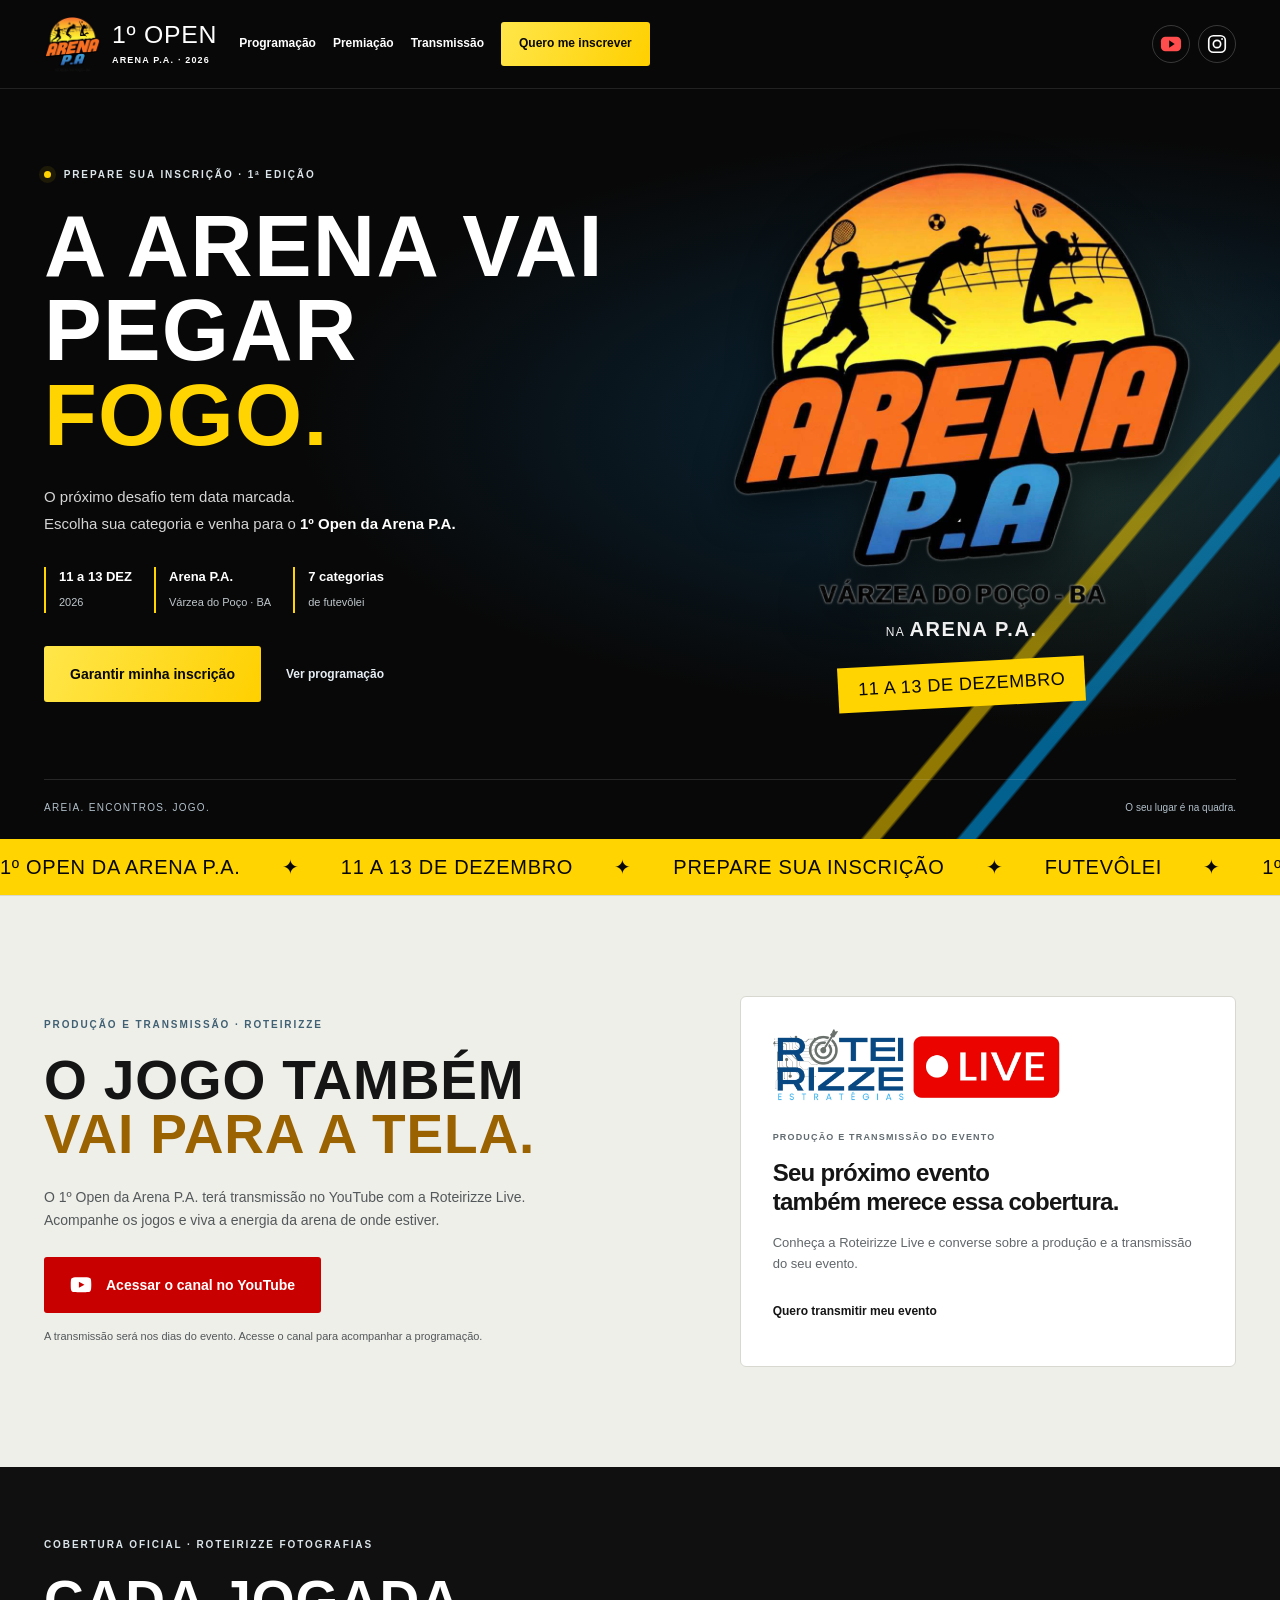
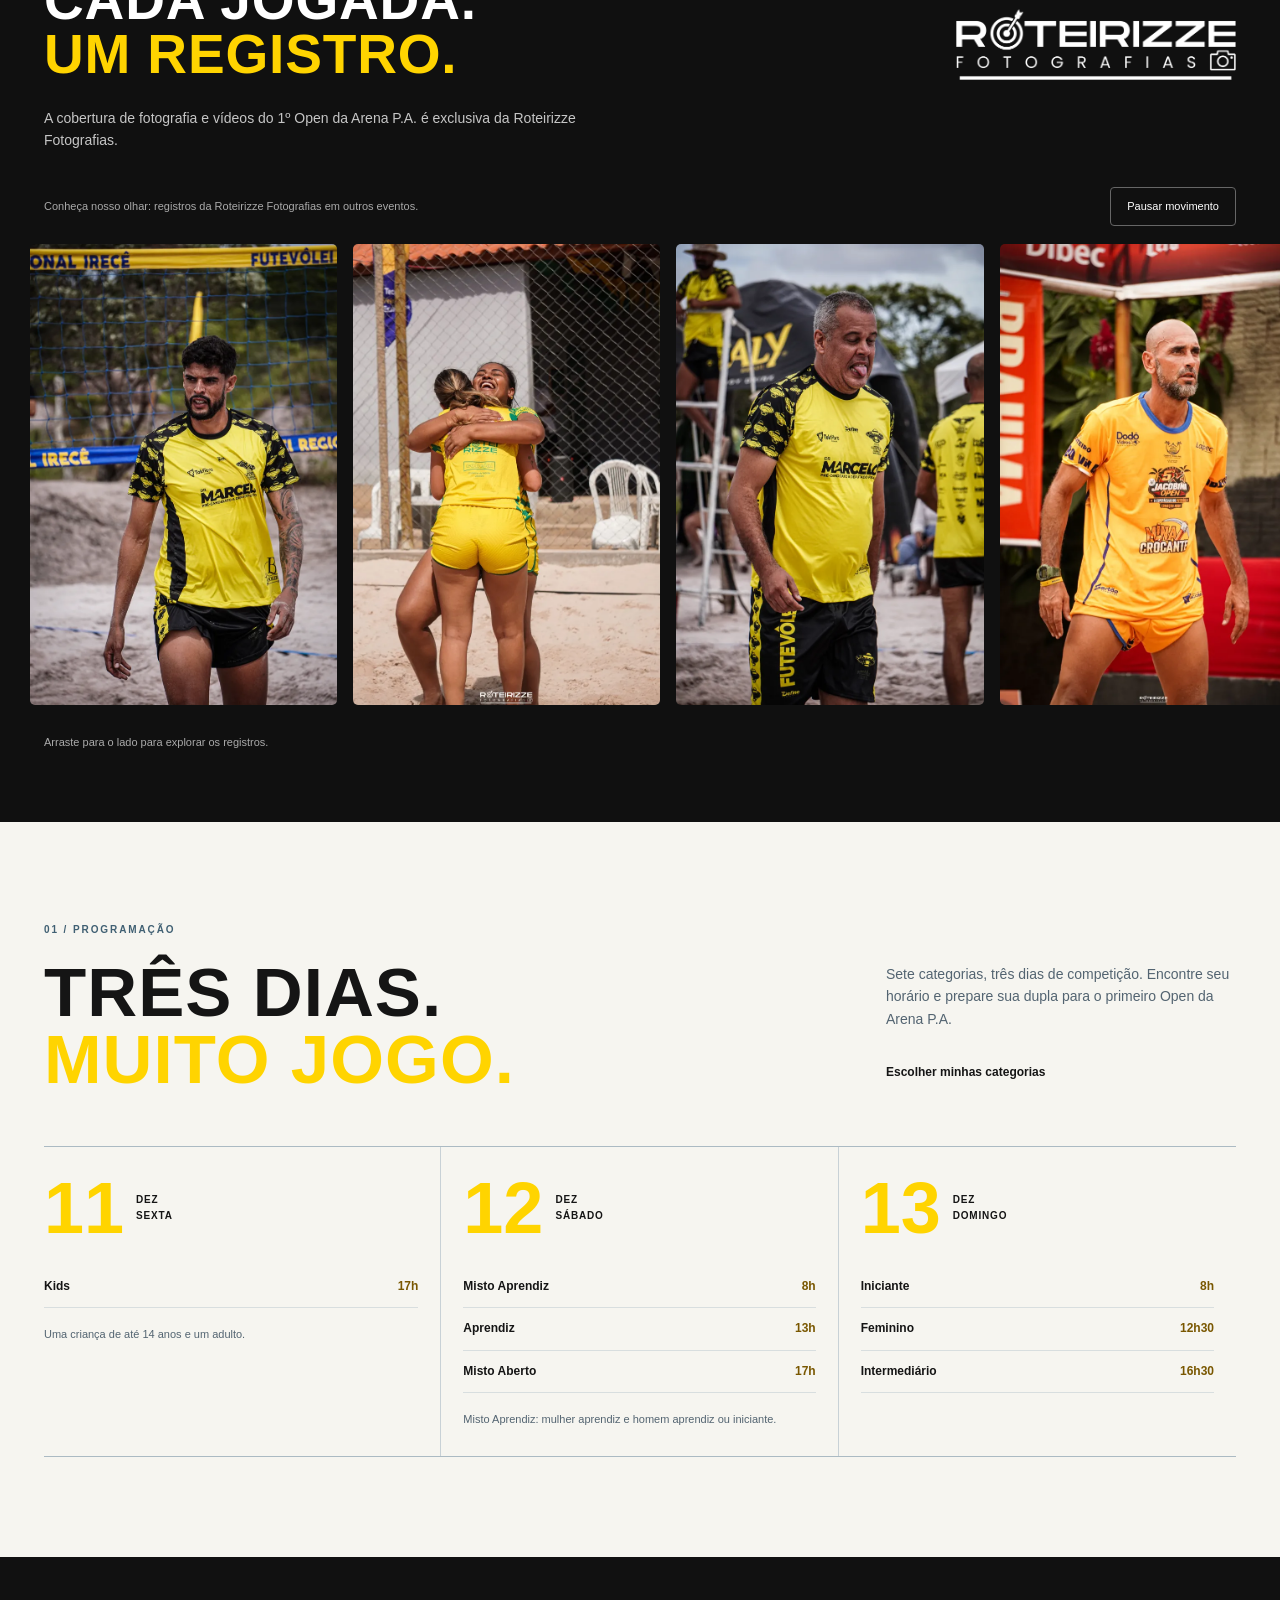
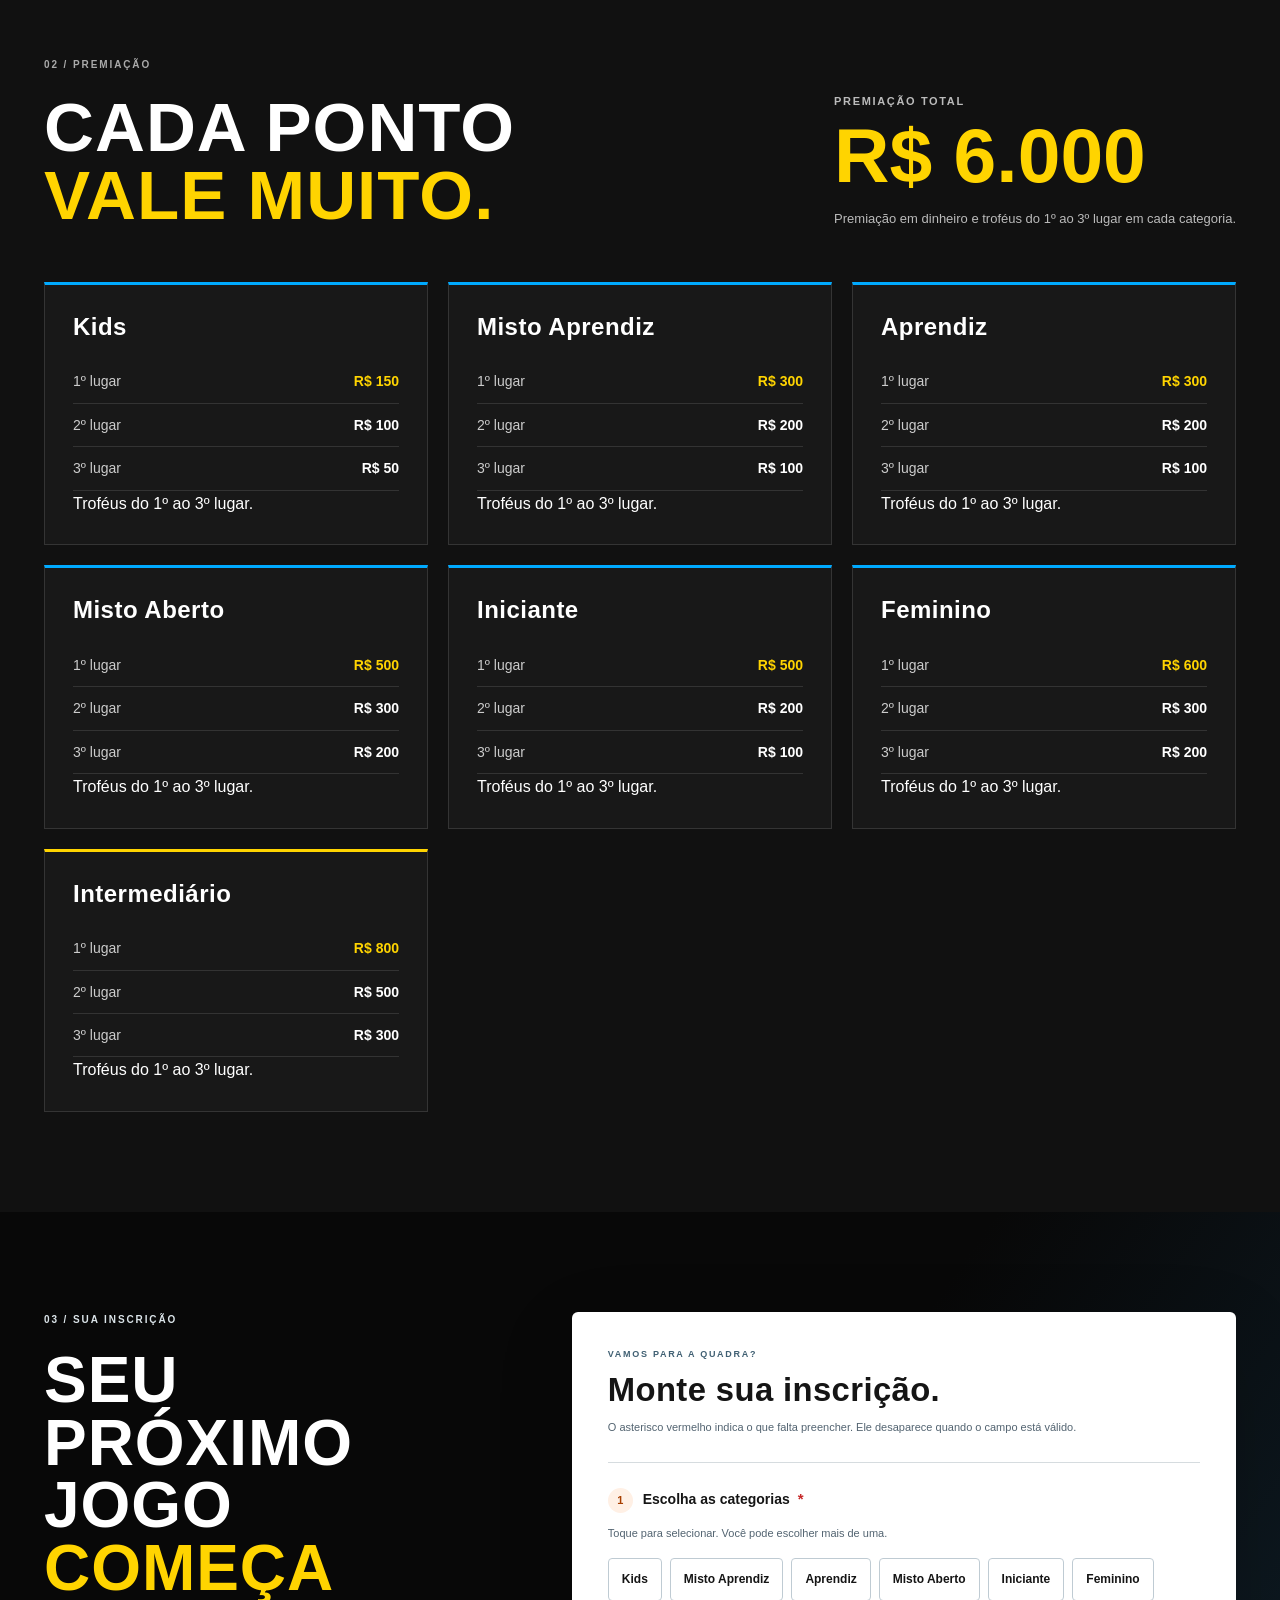
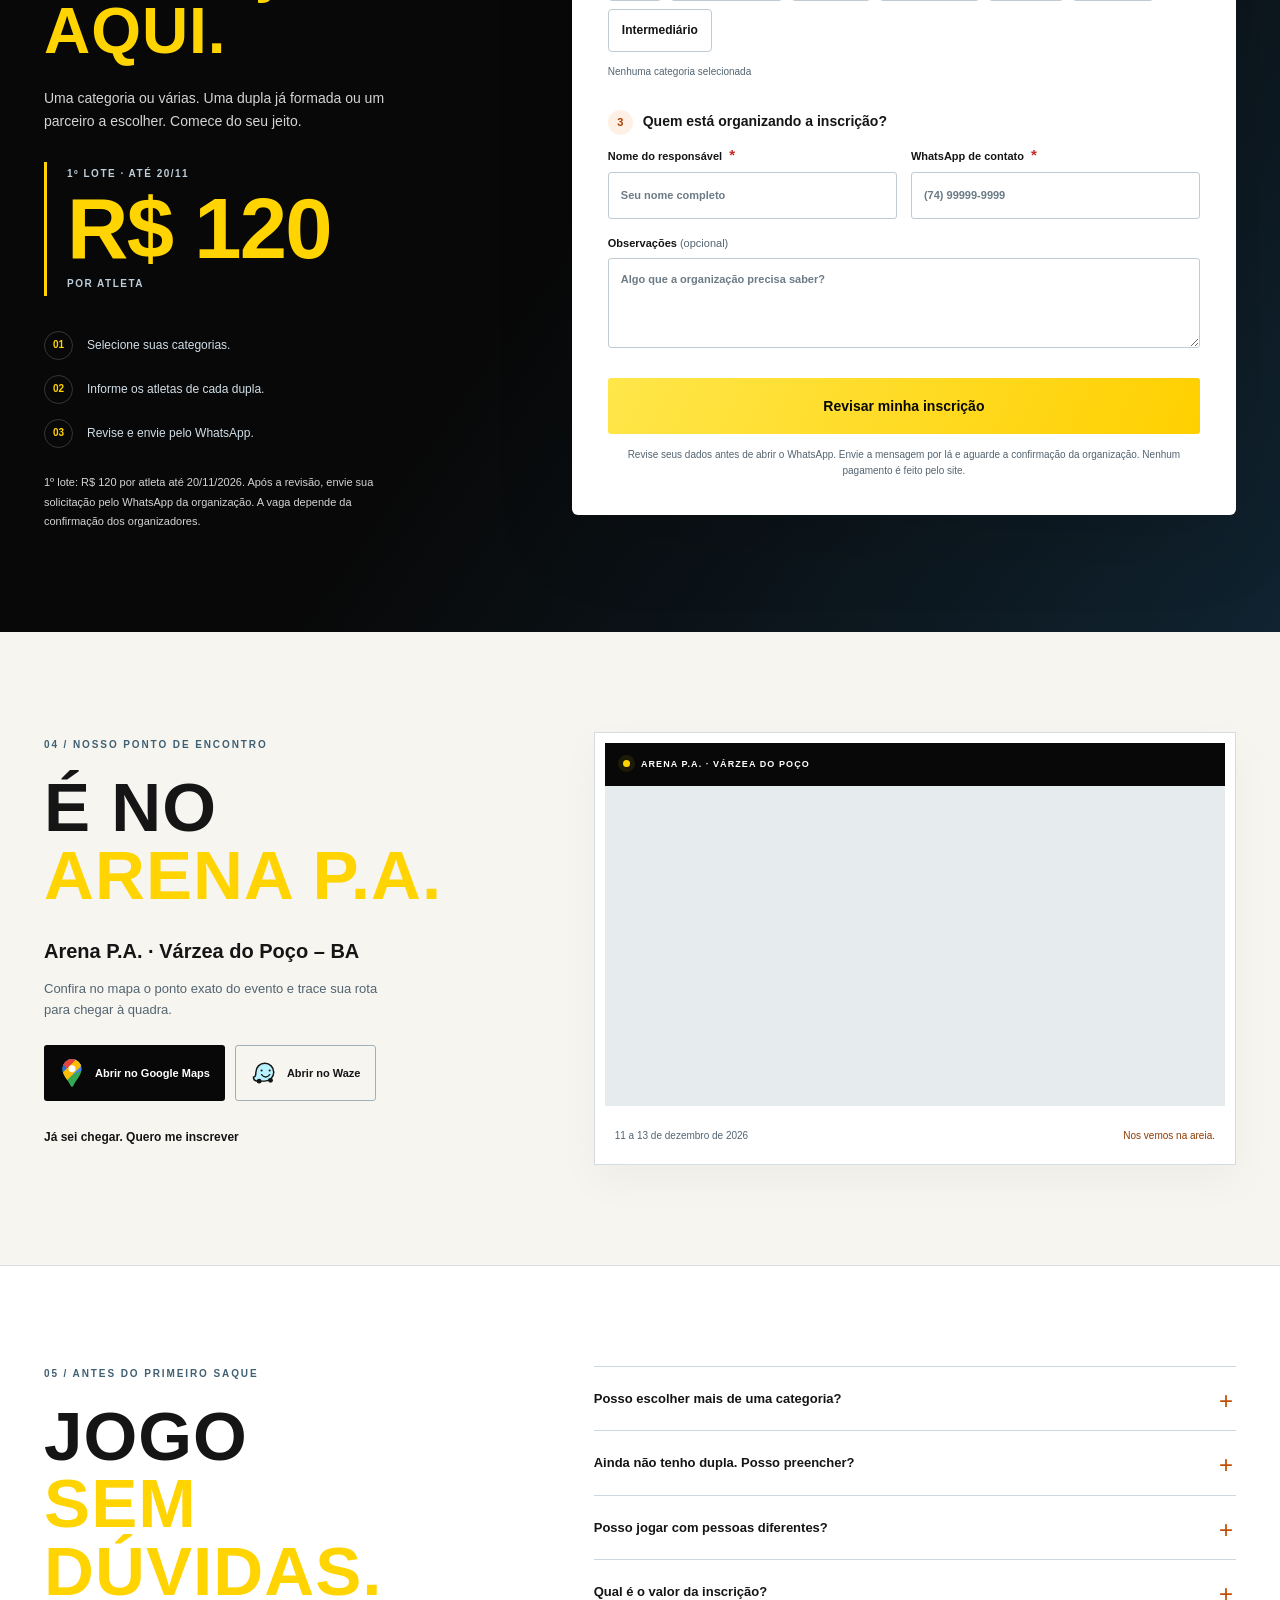
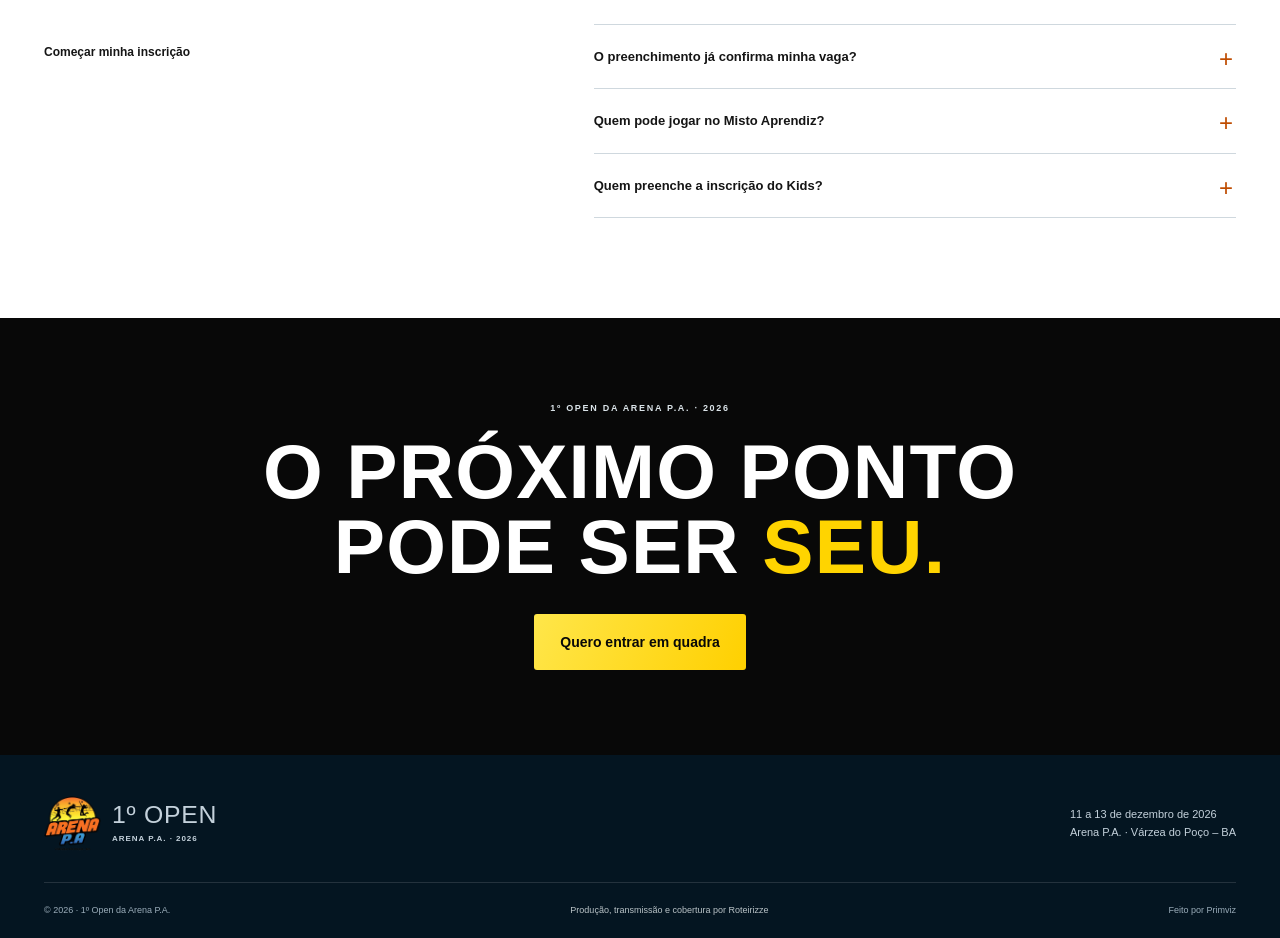
==== commit 5cf33d34: "V2.1.1" ====
--- a/index.html
+++ b/index.html
@@ -7,8 +7,8 @@
 <title>1º Open da Arena P.A. 2026 | Programação e inscrições</title>
 <meta name="description" content="De 11 a 13 de dezembro, o 1º Open da Arena P.A. reúne sete categorias de futevôlei. Confira a programação, as premiações e prepare sua inscrição.">
 <meta property="og:title" content="1º Open da Arena P.A. • Programação e inscrições"><meta property="og:description" content="11 a 13 de dezembro de 2026. Futevôlei no Arena P.A. · Várzea do Poço – BA. R$ 6.000 em premiações."><meta property="og:type" content="website"><meta property="og:locale" content="pt_BR"><meta property="og:image" content="assets/images/logo-arena.png"><meta name="twitter:card" content="summary_large_image">
-<link rel="icon" href="favicon.png"><link rel="stylesheet" href="assets/css/style.css?v=20261103-3">
-<script src="assets/js/config.js?v=20261103-3" defer></script><script src="assets/js/script.js?v=20261103-3" defer></script>
+<link rel="icon" href="favicon.png"><link rel="stylesheet" href="assets/css/style.css?v=20261103-4">
+<script src="assets/js/config.js?v=20261103-4" defer></script><script src="assets/js/script.js?v=20261103-4" defer></script>
 </head>
 <body>
 <a class="skip" href="#conteudo">Pular para o conteúdo</a>
@@ -16,7 +16,7 @@
 <main id="conteudo">
 <section id="inicio" class="hero"><div class="hero-grid wrap"><div class="hero-copy"><p class="eyebrow light"><span class="status-dot"></span> PREPARE SUA INSCRIÇÃO · 1ª EDIÇÃO</p><h1>A ARENA VAI<br>PEGAR <em>FOGO.</em></h1><p class="hero-lead">O próximo desafio tem data marcada.<br>Escolha sua categoria e venha para o <strong>1º Open da Arena P.A.</strong></p><div class="hero-details"><span><strong>11 a 13 DEZ</strong><small>2026</small></span><span><strong>Arena P.A.</strong><small>Várzea do Poço · BA</small></span><span><strong>7 categorias</strong><small>de futevôlei</small></span></div><div class="hero-actions"><a class="button" href="#registration-form">Garantir minha inscrição </a><a class="text-link" href="#programacao">Ver programação </a></div></div><div class="hero-mark"><div class="orbit" aria-hidden="true"></div><img src="assets/images/logo-arena.png" width="850" height="850" fetchpriority="high" alt="1º Open de Futevôlei 2026"><p>NA <strong>ARENA P.A.</strong></p><span class="edition">11 A 13 DE DEZEMBRO</span></div></div><div class="hero-bottom wrap"><span>AREIA. ENCONTROS. JOGO.</span><span>O seu lugar é na quadra. </span></div></section>
 <div class="ticker" aria-hidden="true"><div>1º OPEN DA ARENA P.A. <span>✦</span> 11 A 13 DE DEZEMBRO <span>✦</span> PREPARE SUA INSCRIÇÃO <span>✦</span> FUTEVÔLEI <span>✦</span> 1º OPEN DA ARENA P.A. <span>✦</span> 11 A 13 DE DEZEMBRO <span>✦</span> PREPARE SUA INSCRIÇÃO <span>✦</span> FUTEVÔLEI <span>✦</span></div></div>
-<section class="section broadcast" id="transmissao" aria-labelledby="broadcast-title"><div class="wrap broadcast-grid"><div class="broadcast-copy"><p class="eyebrow">PRODUÇÃO E TRANSMISSÃO · ROTEIRIZZE</p><h2 id="broadcast-title">O JOGO TAMBÉM<br><em>VAI PARA A TELA.</em></h2><p>O 1º Open da Arena P.A. terá transmissão no YouTube com a Roteirizze Live. Acompanhe os jogos e viva a energia da arena de onde estiver.</p><a class="button youtube-button" href="https://www.youtube.com/channel/UCUqhchC1ZIpKuG-DZPUT1CA" target="_blank" rel="noopener noreferrer"><svg viewBox="0 0 24 24" width="22" height="22" aria-hidden="true"><path fill="currentColor" d="M23 7s-.2-1.6-.9-2.3c-.9-.9-1.9-.9-2.3-1C16.6 3.5 12 3.5 12 3.5s-4.6 0-7.8.2c-.4.1-1.4.1-2.3 1C1.2 5.4 1 7 1 7S.8 8.9.8 10.8v1.8C.8 14.5 1 16.4 1 16.4s.2 1.6.9 2.3c.9.9 2.1.9 2.6 1 1.9.2 7.5.3 7.5.3s4.6 0 7.8-.3c.4 0 1.4 0 2.3-1 .7-.7.9-2.3.9-2.3s.2-1.9.2-3.8v-1.8C23.2 8.9 23 7 23 7ZM9.7 15.1V8.4l6.1 3.4-6.1 3.3Z"/></svg>Acessar o canal no YouTube </a><p class="broadcast-note">A transmissão será nos dias do evento. Acesse o canal para acompanhar a programação.</p></div><aside class="production-card" aria-label="Conheça a Roteirizze Live"><img src="assets/images/roteirizze-live.webp" width="2048" height="512" loading="lazy" alt="Roteirizze Estratégias Live"><span class="production-label">PRODUÇÃO E TRANSMISSÃO DO EVENTO</span><h3>Seu próximo evento<br>também merece essa cobertura.</h3><p>Conheça a Roteirizze Live e converse sobre a produção e a transmissão do seu evento.</p><a class="text-link dark" href="https://roteirizze.site/live" target="_blank" rel="noopener noreferrer">Quero transmitir meu evento </a></aside></div></section><section class="photo-coverage" id="fotografias" aria-labelledby="photos-title"><div class="wrap photo-heading"><div><p class="eyebrow light">COBERTURA OFICIAL · ROTEIRIZZE FOTOGRAFIAS</p><h2 id="photos-title">CADA JOGADA.<br><em>UM REGISTRO.</em></h2><p>A cobertura de fotografia e vídeos do 1º Open da Arena P.A. é exclusiva da Roteirizze Fotografias.</p></div><img class="photography-logo" src="assets/images/roteirizze-fotografias.png" width="1200" height="320" loading="lazy" alt="Roteirizze Fotografias"></div><div class="wrap gallery-caption"><p>Conheça nosso olhar: registros da Roteirizze Fotografias em outros eventos.</p><button id="gallery-toggle" type="button" aria-controls="photo-rail" aria-pressed="true">Pausar movimento</button></div><div class="photo-rail" id="photo-rail" tabindex="0" role="region" aria-label="Portfólio de fotografia. Deslize para ver mais fotos ou use as setas do teclado."><figure><img src="assets/images/fotografias/foto-01.webp" width="600" height="900" loading="lazy" decoding="async" draggable="false" alt="Registro de futevôlei da Roteirizze Fotografias, foto 1"></figure><figure><img src="assets/images/fotografias/foto-02.webp" width="600" height="900" loading="lazy" decoding="async" draggable="false" alt="Registro de futevôlei da Roteirizze Fotografias, foto 2"></figure><figure><img src="assets/images/fotografias/foto-03.webp" width="600" height="900" loading="lazy" decoding="async" draggable="false" alt="Registro de futevôlei da Roteirizze Fotografias, foto 3"></figure><figure><img src="assets/images/fotografias/foto-04.webp" width="600" height="900" loading="lazy" decoding="async" draggable="false" alt="Registro de futevôlei da Roteirizze Fotografias, foto 4"></figure><figure><img src="assets/images/fotografias/foto-05.webp" width="600" height="900" loading="lazy" decoding="async" draggable="false" alt="Registro de futevôlei da Roteirizze Fotografias, foto 5"></figure><figure><img src="assets/images/fotografias/foto-06.webp" width="600" height="900" loading="lazy" decoding="async" draggable="false" alt="Registro de futevôlei da Roteirizze Fotografias, foto 6"></figure><figure><img src="assets/images/fotografias/foto-07.webp" width="600" height="900" loading="lazy" decoding="async" draggable="false" alt="Registro de futevôlei da Roteirizze Fotografias, foto 7"></figure><figure><img src="assets/images/fotografias/foto-08.webp" width="600" height="900" loading="lazy" decoding="async" draggable="false" alt="Registro de futevôlei da Roteirizze Fotografias, foto 8"></figure><figure><img src="assets/images/fotografias/foto-09.webp" width="600" height="900" loading="lazy" decoding="async" draggable="false" alt="Registro de futevôlei da Roteirizze Fotografias, foto 9"></figure><figure><img src="assets/images/fotografias/foto-10.webp" width="600" height="900" loading="lazy" decoding="async" draggable="false" alt="Registro de futevôlei da Roteirizze Fotografias, foto 10"></figure><figure><img src="assets/images/fotografias/foto-11.webp" width="600" height="900" loading="lazy" decoding="async" draggable="false" alt="Registro de futevôlei da Roteirizze Fotografias, foto 11"></figure><figure><img src="assets/images/fotografias/foto-12.webp" width="600" height="900" loading="lazy" decoding="async" draggable="false" alt="Registro de futevôlei da Roteirizze Fotografias, foto 12"></figure><figure><img src="assets/images/fotografias/foto-13.webp" width="600" height="900" loading="lazy" decoding="async" draggable="false" alt="Registro de futevôlei da Roteirizze Fotografias, foto 13"></figure><figure><img src="assets/images/fotografias/foto-14.webp" width="600" height="900" loading="lazy" decoding="async" draggable="false" alt="Registro de futevôlei da Roteirizze Fotografias, foto 14"></figure><figure><img src="assets/images/fotografias/foto-15.webp" width="600" height="900" loading="lazy" decoding="async" draggable="false" alt="Registro de futevôlei da Roteirizze Fotografias, foto 15"></figure><figure><img src="assets/images/fotografias/foto-16.webp" width="600" height="900" loading="lazy" decoding="async" draggable="false" alt="Registro de futevôlei da Roteirizze Fotografias, foto 16"></figure><figure><img src="assets/images/fotografias/foto-17.webp" width="600" height="900" loading="lazy" decoding="async" draggable="false" alt="Registro de futevôlei da Roteirizze Fotografias, foto 17"></figure><figure><img src="assets/images/fotografias/foto-18.webp" width="600" height="900" loading="lazy" decoding="async" draggable="false" alt="Registro de futevôlei da Roteirizze Fotografias, foto 18"></figure><figure><img src="assets/images/fotografias/foto-19.webp" width="600" height="900" loading="lazy" decoding="async" draggable="false" alt="Registro de futevôlei da Roteirizze Fotografias, foto 19"></figure><figure><img src="assets/images/fotografias/foto-20.webp" width="600" height="900" loading="lazy" decoding="async" draggable="false" alt="Registro de futevôlei da Roteirizze Fotografias, foto 20"></figure><figure><img src="assets/images/fotografias/foto-21.webp" width="600" height="900" loading="lazy" decoding="async" draggable="false" alt="Registro de futevôlei da Roteirizze Fotografias, foto 21"></figure></div><p class="wrap gallery-help">Arraste para o lado para explorar os registros.</p></section><section class="section program" id="programacao"><div class="wrap"><div class="section-top"><div><p class="eyebrow">01 / PROGRAMAÇÃO</p><h2>TRÊS DIAS.<br><em>MUITO JOGO.</em></h2></div><div class="section-intro"><p>Sete categorias, três dias de competição. Encontre seu horário e prepare sua dupla para o primeiro Open da Arena P.A.</p><a class="text-link dark" href="#registration-form">Escolher minhas categorias </a></div></div><div class="days"><article class="day"><div class="day-date"><strong>11</strong><span>DEZ<br>SEXTA</span></div><ul><li><span>Kids</span><time>17h</time></li></ul><span class="day-note">Uma criança de até 14 anos e um adulto.</span></article><article class="day"><div class="day-date"><strong>12</strong><span>DEZ<br>SÁBADO</span></div><ul><li><span>Misto Aprendiz</span><time>8h</time></li><li><span>Aprendiz</span><time>13h</time></li><li><span>Misto Aberto</span><time>17h</time></li></ul><span class="day-note">Misto Aprendiz: a dupla deve ser formada por um homem aprendiz e uma mulher aprendiz.</span></article><article class="day"><div class="day-date"><strong>13</strong><span>DEZ<br>DOMINGO</span></div><ul><li><span>Iniciante</span><time>8h</time></li><li><span>Feminino</span><time>12h30</time></li><li><span>Intermediário</span><time>16h30</time></li></ul></article></div></div></section>
+<section class="section broadcast" id="transmissao" aria-labelledby="broadcast-title"><div class="wrap broadcast-grid"><div class="broadcast-copy"><p class="eyebrow">PRODUÇÃO E TRANSMISSÃO · ROTEIRIZZE</p><h2 id="broadcast-title">O JOGO TAMBÉM<br><em>VAI PARA A TELA.</em></h2><p>O 1º Open da Arena P.A. terá transmissão no YouTube com a Roteirizze Live. Acompanhe os jogos e viva a energia da arena de onde estiver.</p><a class="button youtube-button" href="https://www.youtube.com/channel/UCUqhchC1ZIpKuG-DZPUT1CA" target="_blank" rel="noopener noreferrer"><svg viewBox="0 0 24 24" width="22" height="22" aria-hidden="true"><path fill="currentColor" d="M23 7s-.2-1.6-.9-2.3c-.9-.9-1.9-.9-2.3-1C16.6 3.5 12 3.5 12 3.5s-4.6 0-7.8.2c-.4.1-1.4.1-2.3 1C1.2 5.4 1 7 1 7S.8 8.9.8 10.8v1.8C.8 14.5 1 16.4 1 16.4s.2 1.6.9 2.3c.9.9 2.1.9 2.6 1 1.9.2 7.5.3 7.5.3s4.6 0 7.8-.3c.4 0 1.4 0 2.3-1 .7-.7.9-2.3.9-2.3s.2-1.9.2-3.8v-1.8C23.2 8.9 23 7 23 7ZM9.7 15.1V8.4l6.1 3.4-6.1 3.3Z"/></svg>Acessar o canal no YouTube </a><p class="broadcast-note">A transmissão será nos dias do evento. Acesse o canal para acompanhar a programação.</p></div><aside class="production-card" aria-label="Conheça a Roteirizze Live"><img src="assets/images/roteirizze-live.webp" width="2048" height="512" loading="lazy" alt="Roteirizze Estratégias Live"><span class="production-label">PRODUÇÃO E TRANSMISSÃO DO EVENTO</span><h3>Seu próximo evento<br>também merece essa cobertura.</h3><p>Conheça a Roteirizze Live e converse sobre a produção e a transmissão do seu evento.</p><a class="text-link dark" href="https://roteirizze.site/live" target="_blank" rel="noopener noreferrer">Quero transmitir meu evento </a></aside></div></section><section class="photo-coverage" id="fotografias" aria-labelledby="photos-title"><div class="wrap photo-heading"><div><p class="eyebrow light">COBERTURA OFICIAL · ROTEIRIZZE FOTOGRAFIAS</p><h2 id="photos-title">CADA JOGADA.<br><em>UM REGISTRO.</em></h2><p>A cobertura de fotografia e vídeos do 1º Open da Arena P.A. é exclusiva da Roteirizze Fotografias.</p></div><img class="photography-logo" src="assets/images/roteirizze-fotografias.png" width="1200" height="320" loading="lazy" alt="Roteirizze Fotografias"></div><div class="wrap gallery-caption"><p>Conheça nosso olhar: registros da Roteirizze Fotografias em outros eventos.</p><button id="gallery-toggle" type="button" aria-controls="photo-rail" aria-pressed="true">Pausar movimento</button></div><div class="photo-rail" id="photo-rail" tabindex="0" role="region" aria-label="Portfólio de fotografia. Deslize para ver mais fotos ou use as setas do teclado."><figure><img src="assets/images/fotografias/foto-01.webp" width="600" height="900" loading="lazy" decoding="async" draggable="false" alt="Registro de futevôlei da Roteirizze Fotografias, foto 1"></figure><figure><img src="assets/images/fotografias/foto-02.webp" width="600" height="900" loading="lazy" decoding="async" draggable="false" alt="Registro de futevôlei da Roteirizze Fotografias, foto 2"></figure><figure><img src="assets/images/fotografias/foto-03.webp" width="600" height="900" loading="lazy" decoding="async" draggable="false" alt="Registro de futevôlei da Roteirizze Fotografias, foto 3"></figure><figure><img src="assets/images/fotografias/foto-04.webp" width="600" height="900" loading="lazy" decoding="async" draggable="false" alt="Registro de futevôlei da Roteirizze Fotografias, foto 4"></figure><figure><img src="assets/images/fotografias/foto-05.webp" width="600" height="900" loading="lazy" decoding="async" draggable="false" alt="Registro de futevôlei da Roteirizze Fotografias, foto 5"></figure><figure><img src="assets/images/fotografias/foto-06.webp" width="600" height="900" loading="lazy" decoding="async" draggable="false" alt="Registro de futevôlei da Roteirizze Fotografias, foto 6"></figure><figure><img src="assets/images/fotografias/foto-07.webp" width="600" height="900" loading="lazy" decoding="async" draggable="false" alt="Registro de futevôlei da Roteirizze Fotografias, foto 7"></figure><figure><img src="assets/images/fotografias/foto-08.webp" width="600" height="900" loading="lazy" decoding="async" draggable="false" alt="Registro de futevôlei da Roteirizze Fotografias, foto 8"></figure><figure><img src="assets/images/fotografias/foto-09.webp" width="600" height="900" loading="lazy" decoding="async" draggable="false" alt="Registro de futevôlei da Roteirizze Fotografias, foto 9"></figure><figure><img src="assets/images/fotografias/foto-10.webp" width="600" height="900" loading="lazy" decoding="async" draggable="false" alt="Registro de futevôlei da Roteirizze Fotografias, foto 10"></figure><figure><img src="assets/images/fotografias/foto-11.webp" width="600" height="900" loading="lazy" decoding="async" draggable="false" alt="Registro de futevôlei da Roteirizze Fotografias, foto 11"></figure><figure><img src="assets/images/fotografias/foto-12.webp" width="600" height="900" loading="lazy" decoding="async" draggable="false" alt="Registro de futevôlei da Roteirizze Fotografias, foto 12"></figure><figure><img src="assets/images/fotografias/foto-13.webp" width="600" height="900" loading="lazy" decoding="async" draggable="false" alt="Registro de futevôlei da Roteirizze Fotografias, foto 13"></figure><figure><img src="assets/images/fotografias/foto-14.webp" width="600" height="900" loading="lazy" decoding="async" draggable="false" alt="Registro de futevôlei da Roteirizze Fotografias, foto 14"></figure><figure><img src="assets/images/fotografias/foto-15.webp" width="600" height="900" loading="lazy" decoding="async" draggable="false" alt="Registro de futevôlei da Roteirizze Fotografias, foto 15"></figure><figure><img src="assets/images/fotografias/foto-16.webp" width="600" height="900" loading="lazy" decoding="async" draggable="false" alt="Registro de futevôlei da Roteirizze Fotografias, foto 16"></figure><figure><img src="assets/images/fotografias/foto-17.webp" width="600" height="900" loading="lazy" decoding="async" draggable="false" alt="Registro de futevôlei da Roteirizze Fotografias, foto 17"></figure><figure><img src="assets/images/fotografias/foto-18.webp" width="600" height="900" loading="lazy" decoding="async" draggable="false" alt="Registro de futevôlei da Roteirizze Fotografias, foto 18"></figure><figure><img src="assets/images/fotografias/foto-19.webp" width="600" height="900" loading="lazy" decoding="async" draggable="false" alt="Registro de futevôlei da Roteirizze Fotografias, foto 19"></figure><figure><img src="assets/images/fotografias/foto-20.webp" width="600" height="900" loading="lazy" decoding="async" draggable="false" alt="Registro de futevôlei da Roteirizze Fotografias, foto 20"></figure><figure><img src="assets/images/fotografias/foto-21.webp" width="600" height="900" loading="lazy" decoding="async" draggable="false" alt="Registro de futevôlei da Roteirizze Fotografias, foto 21"></figure></div><p class="wrap gallery-help">Arraste para o lado para explorar os registros.</p></section><section class="section program" id="programacao"><div class="wrap"><div class="section-top"><div><p class="eyebrow">01 / PROGRAMAÇÃO</p><h2>TRÊS DIAS.<br><em>MUITO JOGO.</em></h2></div><div class="section-intro"><p>Sete categorias, três dias de competição. Encontre seu horário e prepare sua dupla para o primeiro Open da Arena P.A.</p><a class="text-link dark" href="#registration-form">Escolher minhas categorias </a></div></div><div class="days"><article class="day"><div class="day-date"><strong>11</strong><span>DEZ<br>SEXTA</span></div><ul><li><span>Kids</span><time>17h</time></li></ul><span class="day-note">Uma criança de até 14 anos e um adulto.</span></article><article class="day"><div class="day-date"><strong>12</strong><span>DEZ<br>SÁBADO</span></div><ul><li><span>Misto Aprendiz</span><time>8h</time></li><li><span>Aprendiz</span><time>13h</time></li><li><span>Misto Aberto</span><time>17h</time></li></ul><span class="day-note">Misto Aprendiz: mulher aprendiz e homem aprendiz ou iniciante.</span></article><article class="day"><div class="day-date"><strong>13</strong><span>DEZ<br>DOMINGO</span></div><ul><li><span>Iniciante</span><time>8h</time></li><li><span>Feminino</span><time>12h30</time></li><li><span>Intermediário</span><time>16h30</time></li></ul></article></div></div></section>
 <section class="section prizes" id="premiacao"><div class="wrap"><div class="section-top"><div><p class="eyebrow">02 / PREMIAÇÃO</p><h2>CADA PONTO<br><em>VALE MUITO.</em></h2></div><div class="prize-total"><span>PREMIAÇÃO TOTAL</span><strong>R$ 6.000</strong><p>Premiação em dinheiro e troféus do 1º ao 3º lugar em cada categoria.</p></div></div><div class="prize-grid"><article class="prize-card"><h3>Kids</h3><ol><li><span>1º lugar</span><strong>R$ 150</strong></li><li><span>2º lugar</span><strong>R$ 100</strong></li><li><span>3º lugar</span><strong>R$ 50</strong></li></ol><p>Troféus do 1º ao 3º lugar.</p></article><article class="prize-card"><h3>Misto Aprendiz</h3><ol><li><span>1º lugar</span><strong>R$ 300</strong></li><li><span>2º lugar</span><strong>R$ 200</strong></li><li><span>3º lugar</span><strong>R$ 100</strong></li></ol><p>Troféus do 1º ao 3º lugar.</p></article><article class="prize-card"><h3>Aprendiz</h3><ol><li><span>1º lugar</span><strong>R$ 300</strong></li><li><span>2º lugar</span><strong>R$ 200</strong></li><li><span>3º lugar</span><strong>R$ 100</strong></li></ol><p>Troféus do 1º ao 3º lugar.</p></article><article class="prize-card"><h3>Misto Aberto</h3><ol><li><span>1º lugar</span><strong>R$ 500</strong></li><li><span>2º lugar</span><strong>R$ 300</strong></li><li><span>3º lugar</span><strong>R$ 200</strong></li></ol><p>Troféus do 1º ao 3º lugar.</p></article><article class="prize-card"><h3>Iniciante</h3><ol><li><span>1º lugar</span><strong>R$ 500</strong></li><li><span>2º lugar</span><strong>R$ 200</strong></li><li><span>3º lugar</span><strong>R$ 100</strong></li></ol><p>Troféus do 1º ao 3º lugar.</p></article><article class="prize-card"><h3>Feminino</h3><ol><li><span>1º lugar</span><strong>R$ 600</strong></li><li><span>2º lugar</span><strong>R$ 300</strong></li><li><span>3º lugar</span><strong>R$ 200</strong></li></ol><p>Troféus do 1º ao 3º lugar.</p></article><article class="prize-card"><h3>Intermediário</h3><ol><li><span>1º lugar</span><strong>R$ 800</strong></li><li><span>2º lugar</span><strong>R$ 500</strong></li><li><span>3º lugar</span><strong>R$ 300</strong></li></ol><p>Troféus do 1º ao 3º lugar.</p></article></div></div></section><section class="section registration" id="inscricao"><div class="wrap registration-grid"><div class="registration-copy"><p class="eyebrow light">03 / SUA INSCRIÇÃO</p><h2>SEU PRÓXIMO<br>JOGO <em>COMEÇA<br>AQUI.</em></h2><p>Uma categoria ou várias. Uma dupla já formada ou um parceiro a escolher. Comece do seu jeito.</p><div class="price"><span>1º LOTE · ATÉ 20/11</span><strong>R$ 120</strong><span>POR ATLETA</span></div><ol class="steps"><li><span>01</span>Selecione suas categorias.</li><li><span>02</span>Informe os atletas de cada dupla.</li><li><span>03</span>Revise e envie pelo WhatsApp.</li></ol><p class="fine-print light">1º lote: R$ 120 por atleta até 20/11/2026. Após a revisão, envie sua solicitação pelo WhatsApp da organização. A vaga depende da confirmação dos organizadores.</p></div>
 <form id="registration-form" class="form-panel" novalidate><div class="form-title"><span class="eyebrow">VAMOS PARA A QUADRA?</span><h3>Monte sua inscrição.</h3><p>O asterisco vermelho indica o que falta preencher. Ele desaparece quando o campo está válido.</p></div>
 <fieldset><legend><span>1</span> Escolha as categorias <span class="required-mark" id="categories-required" aria-hidden="true">*</span></legend><p class="field-help" id="category-help">Toque para selecionar. Você pode escolher mais de uma.</p><div id="category-options" class="category-options" aria-describedby="category-help"></div><p id="category-count" class="selection-count" aria-live="polite">Nenhuma categoria selecionada</p></fieldset>
@@ -24,7 +24,7 @@
 <fieldset><legend><span>3</span> Quem está organizando a inscrição?</legend><div class="input-grid"><label>Nome do responsável <span class="required-mark" id="responsible-required" aria-hidden="true">*</span><input name="responsible" id="responsible" autocomplete="name" maxlength="100" required placeholder="Seu nome completo"></label><label>WhatsApp de contato <span class="required-mark" id="phone-required" aria-hidden="true">*</span><input name="phone" id="phone" type="tel" inputmode="tel" autocomplete="tel" maxlength="20" required placeholder="(74) 99999-9999"></label></div><label class="observation">Observações <span class="optional">(opcional)</span><textarea name="notes" id="notes" rows="3" maxlength="800" placeholder="Algo que a organização precisa saber?"></textarea></label></fieldset>
 <div id="form-error" class="form-error" role="alert" tabindex="-1" hidden></div><button class="button submit" type="submit">Revisar minha inscrição </button><p class="form-footnote">Revise seus dados antes de abrir o WhatsApp. Envie a mensagem por lá e aguarde a confirmação da organização. Nenhum pagamento é feito pelo site.</p><noscript><p class="form-error">Ative o JavaScript para selecionar categorias e montar sua inscrição. Contato da organização: (74) 99965-9042.</p></noscript></form></div></section>
 <section class="section location" id="localizacao"><div class="wrap location-grid"><div><p class="eyebrow">04 / NOSSO PONTO DE ENCONTRO</p><h2>É NO<br><em>ARENA P.A.</em></h2><p class="location-name">Arena P.A. · Várzea do Poço – BA</p><p>Confira no mapa o ponto exato do evento e trace sua rota para chegar à quadra.</p><div class="location-actions"><a id="maps-link" class="button navy" target="_blank" rel="noopener noreferrer"><svg class="navigation-icon" xmlns="http://www.w3.org/2000/svg" width="26" height="30" viewBox="0 0 24 28" aria-hidden="true" focusable="false"><defs><clipPath id="maps-pin-clip"><path d="M12 1a9 9 0 0 0-9 9c0 6.4 6.1 11.2 7.7 16a1.4 1.4 0 0 0 2.6 0C14.9 21.2 21 16.4 21 10a9 9 0 0 0-9-9Z"/></clipPath></defs><g clip-path="url(#maps-pin-clip)"><path fill="#34a853" d="M0 0h24v28H0z"/><path fill="#4285f4" d="M0 0h24v10L0 22z"/><path fill="#1a73e8" d="m0 0 9 9-9 9z"/><path fill="#fbbc04" d="m24 4-24 24V17L17 0z"/><path fill="#ea4335" d="M0 0h17L7 10z"/></g><circle cx="12" cy="10" r="3.2" fill="#fff"/></svg>Abrir no Google Maps</a><a id="waze-link" class="button outline" target="_blank" rel="noopener noreferrer"><svg class="navigation-icon" xmlns="http://www.w3.org/2000/svg" width="30" height="30" viewBox="0 0 32 32" aria-hidden="true" focusable="false"><path d="M6 15a11 11 0 1 1 11 11H8c-3 0-5-2-5-5 3 0 3-3 3-6Z" fill="#b9f2ff" stroke="#151515" stroke-width="1.8" stroke-linejoin="round"/><circle cx="10" cy="26" r="3" fill="#151515"/><circle cx="24" cy="25" r="3" fill="#151515"/><circle cx="13" cy="13" r="1.3" fill="#151515"/><circle cx="23" cy="13" r="1.3" fill="#151515"/><path d="M13 18q5 6 10 0" fill="none" stroke="#151515" stroke-width="1.7" stroke-linecap="round"/></svg>Abrir no Waze</a></div><a class="text-link dark" href="#registration-form">Já sei chegar. Quero me inscrever </a></div><div class="map-frame"><div class="map-label"><span class="status-dot"></span> ARENA P.A. · VÁRZEA DO POÇO</div><iframe id="map" title="Localização do Arena P.A. · Várzea do Poço – BA" loading="lazy" referrerpolicy="no-referrer-when-downgrade" allowfullscreen></iframe><p>11 a 13 de dezembro de 2026 <span>Nos vemos na areia.</span></p></div></div></section>
-<section class="section faq" id="duvidas"><div class="wrap faq-grid"><div><p class="eyebrow">05 / ANTES DO PRIMEIRO SAQUE</p><h2>JOGO<br><em>SEM DÚVIDAS.</em></h2><a class="text-link dark" href="#registration-form">Começar minha inscrição </a></div><div class="questions"><details><summary>Posso escolher mais de uma categoria?</summary><p>Sim. Selecione todas as categorias em que deseja participar e preencha os atletas de cada uma. As condições para múltiplas categorias devem ser confirmadas com a organização.</p></details><details><summary>Ainda não tenho dupla. Posso preencher?</summary><p>Sim. Informe o primeiro atleta e marque “Dupla a escolher” na categoria correspondente. Sua solicitação ficará com essa indicação na revisão.</p></details><details><summary>Posso jogar com pessoas diferentes?</summary><p>Sim. Cada categoria tem seus próprios campos de Atleta 1 e Atleta 2. Preencha os nomes da dupla de cada categoria separadamente.</p></details><details><summary>Qual é o valor da inscrição?</summary><p>O 1º lote custa R$ 120 por atleta e vai até 20/11/2026. Consulte a organização para as orientações de pagamento e condições de participação em múltiplas categorias.</p></details><details><summary>O preenchimento já confirma minha vaga?</summary><p>Não. Depois da revisão, envie sua solicitação pelo WhatsApp. A vaga só será confirmada pela organização após o contato.</p></details><details><summary>Quem pode jogar no Misto Aprendiz?</summary><p>A dupla deve ser formada por uma mulher aprendiz e um homem também aprendiz.</p></details><details><summary>Quem preenche a inscrição do Kids?</summary><p>O responsável deve preencher os nomes dos participantes e seu contato. A dupla deve ser formada por uma criança de até 14 anos e um adulto.</p></details></div></div></section>
+<section class="section faq" id="duvidas"><div class="wrap faq-grid"><div><p class="eyebrow">05 / ANTES DO PRIMEIRO SAQUE</p><h2>JOGO<br><em>SEM DÚVIDAS.</em></h2><a class="text-link dark" href="#registration-form">Começar minha inscrição </a></div><div class="questions"><details><summary>Posso escolher mais de uma categoria?</summary><p>Sim. Selecione todas as categorias em que deseja participar e preencha os atletas de cada uma. As condições para múltiplas categorias devem ser confirmadas com a organização.</p></details><details><summary>Ainda não tenho dupla. Posso preencher?</summary><p>Sim. Informe o primeiro atleta e marque “Dupla a escolher” na categoria correspondente. Sua solicitação ficará com essa indicação na revisão.</p></details><details><summary>Posso jogar com pessoas diferentes?</summary><p>Sim. Cada categoria tem seus próprios campos de Atleta 1 e Atleta 2. Preencha os nomes da dupla de cada categoria separadamente.</p></details><details><summary>Qual é o valor da inscrição?</summary><p>O 1º lote custa R$ 120 por atleta e vai até 20/11/2026. Consulte a organização para as orientações de pagamento e condições de participação em múltiplas categorias.</p></details><details><summary>O preenchimento já confirma minha vaga?</summary><p>Não. Depois da revisão, envie sua solicitação pelo WhatsApp. A vaga só será confirmada pela organização após o contato.</p></details><details><summary>Quem pode jogar no Misto Aprendiz?</summary><p>Mulher aprendiz e homem aprendiz ou iniciante.</p></details><details><summary>Quem preenche a inscrição do Kids?</summary><p>O responsável deve preencher os nomes dos participantes e seu contato. A dupla deve ser formada por uma criança de até 14 anos e um adulto.</p></details></div></div></section>
 <section class="final-cta"><div class="wrap"><span class="eyebrow light">1º OPEN DA ARENA P.A. · 2026</span><h2>O PRÓXIMO PONTO<br>PODE SER <em>SEU.</em></h2><a class="button" href="#registration-form">Quero entrar em quadra </a></div></section>
 </main>
 <footer><div class="wrap footer-main"><a class="brand" href="#inicio"><img loading="lazy" src="assets/images/logo-arena.png" width="60" height="60" alt="1º Open"><span>1º OPEN<small>ARENA P.A. · 2026</small></span></a><div><p>11 a 13 de dezembro de 2026</p><p>Arena P.A. · Várzea do Poço – BA</p></div></div><div class="wrap footer-bottom"><span>© 2026 · 1º Open da Arena P.A.</span><a class="production-credit" href="#transmissao">Produção, transmissão e cobertura por Roteirizze</a><a class="primviz-credit" href="https://primviz.com.br" target="_blank" rel="noopener noreferrer">Feito por Primviz </a></div></footer>
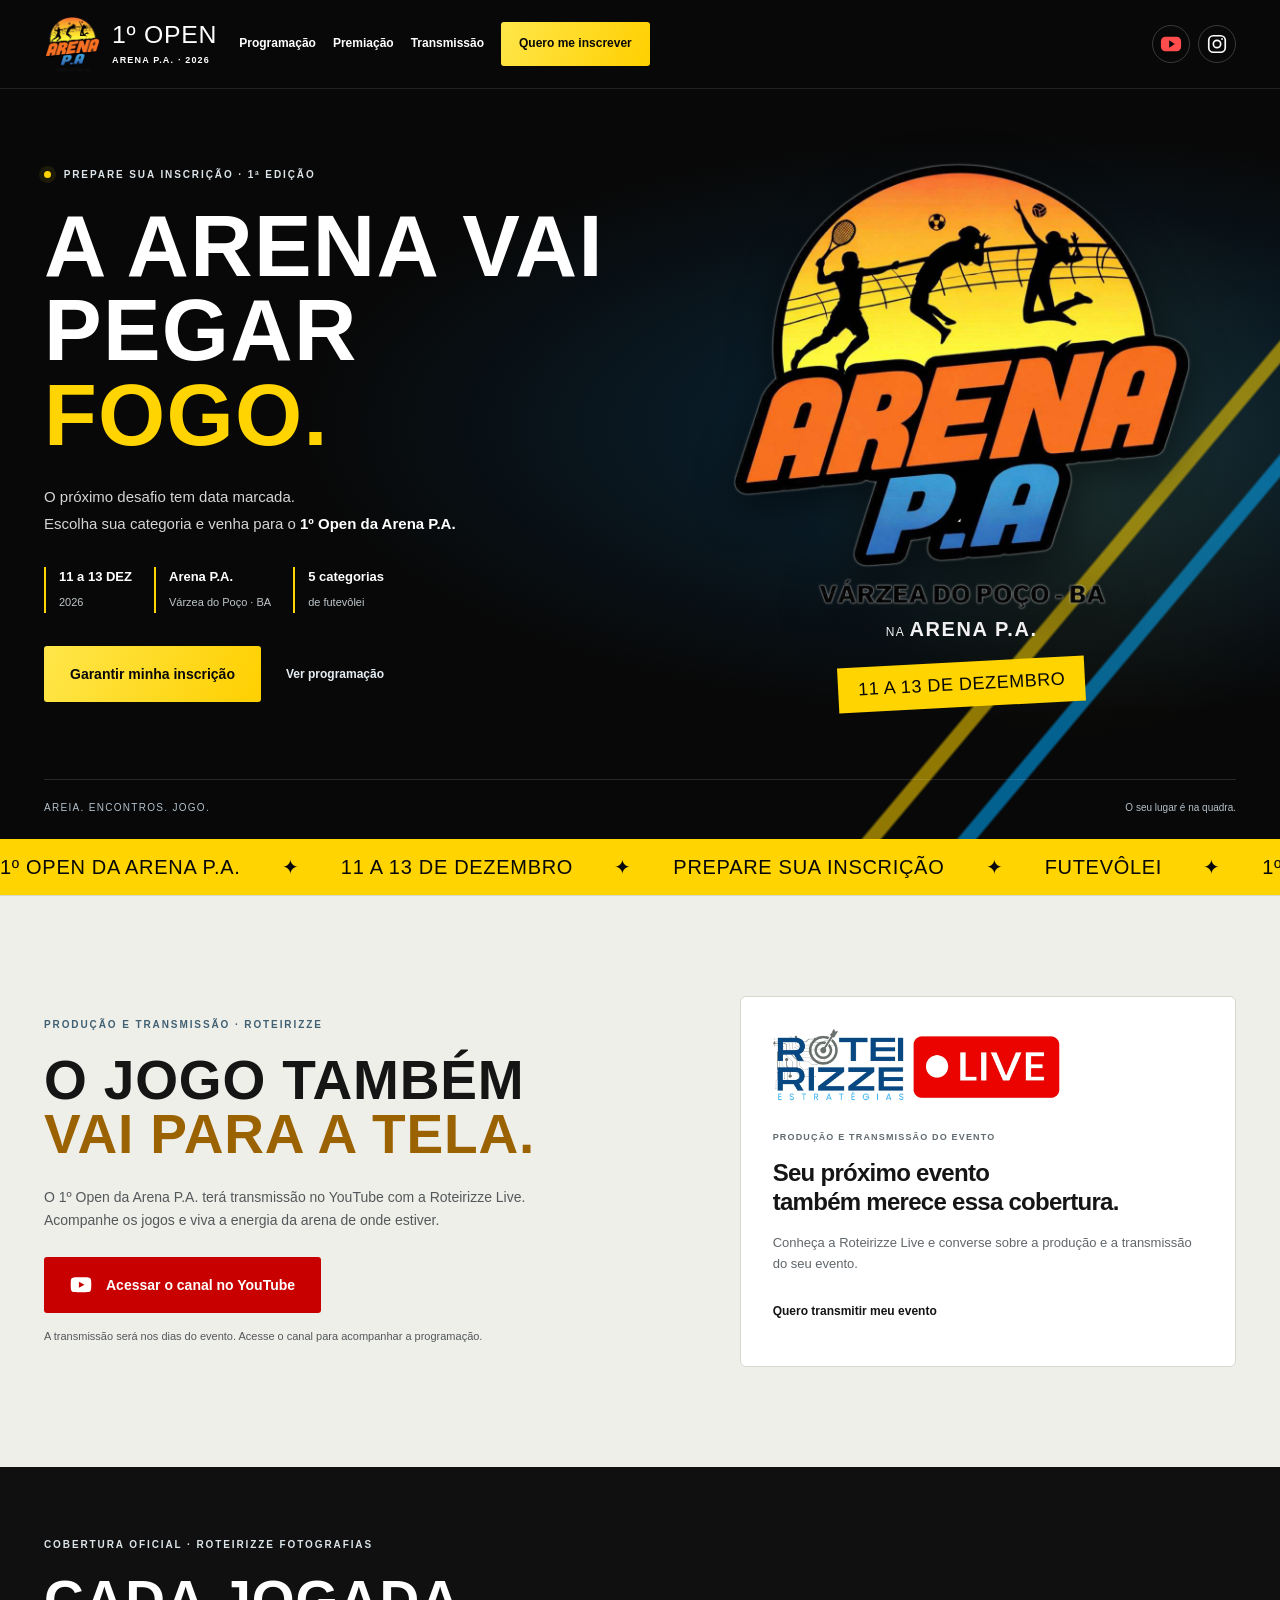
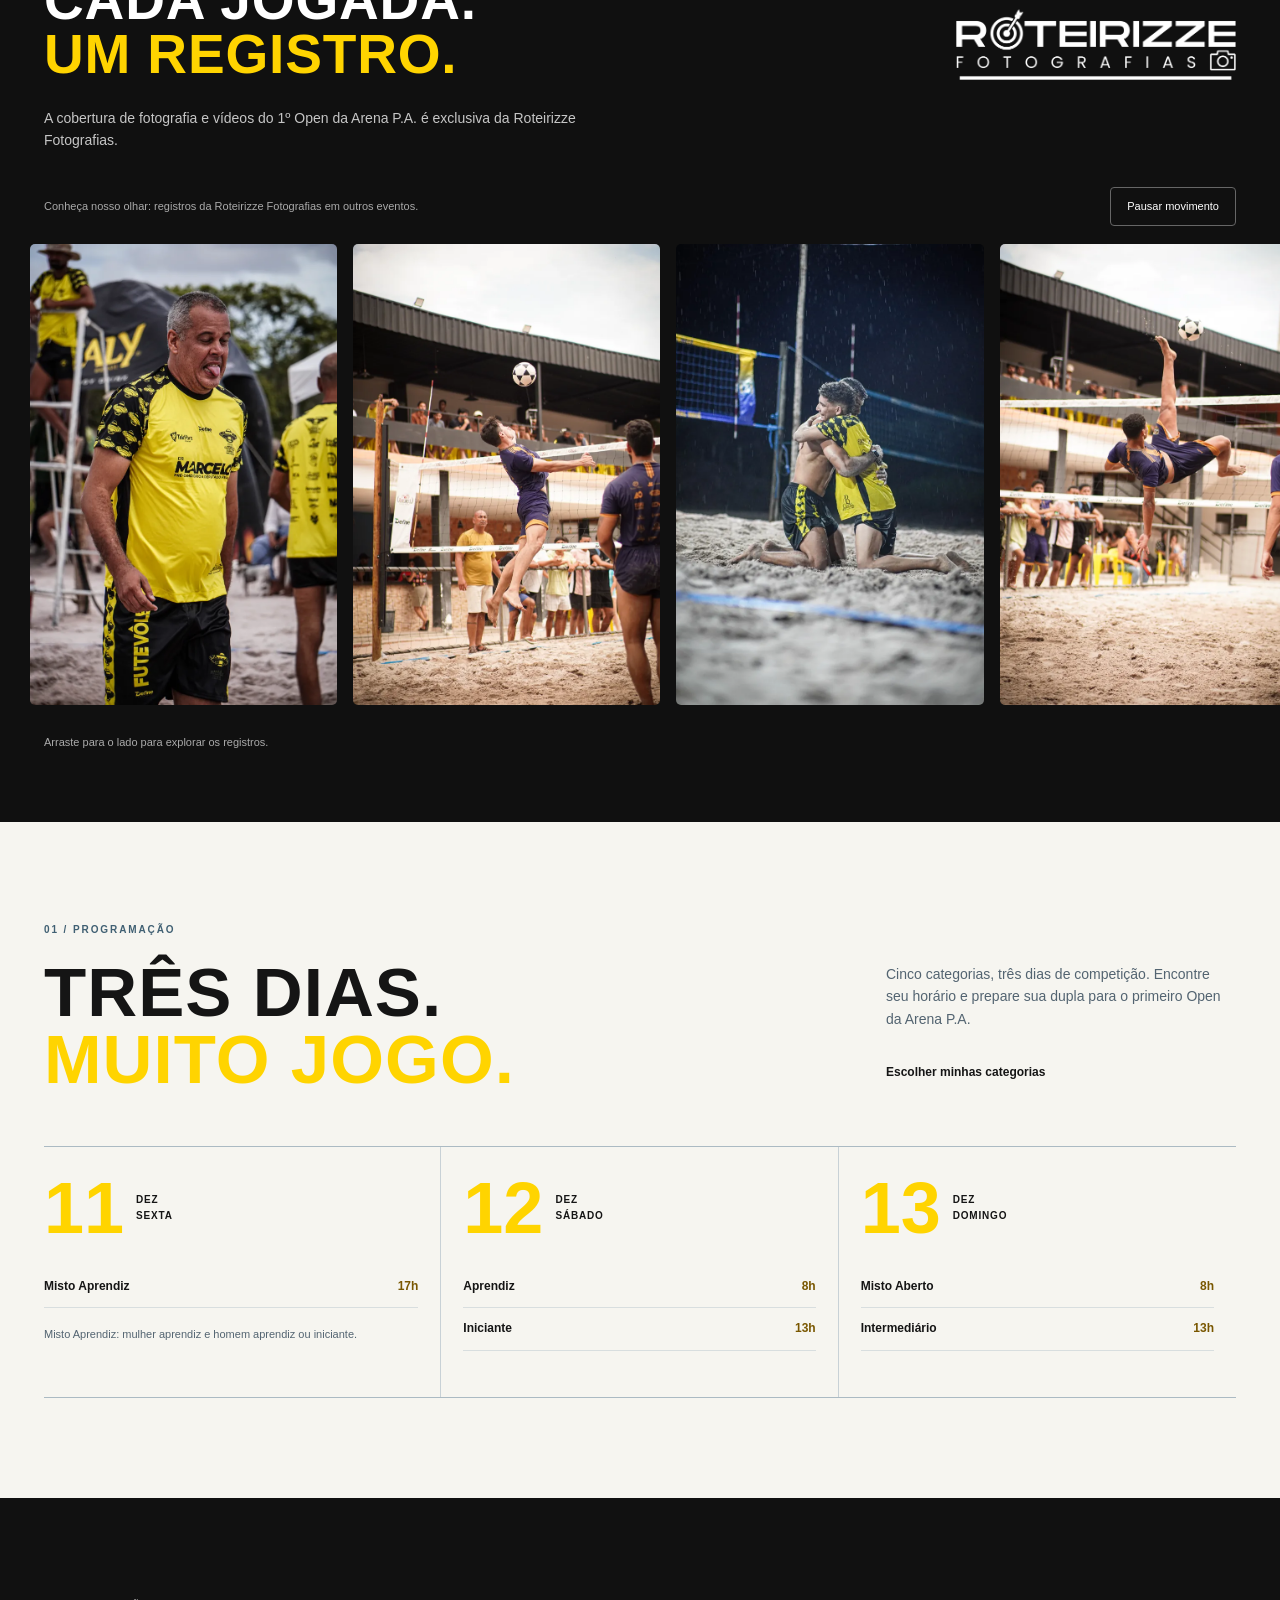
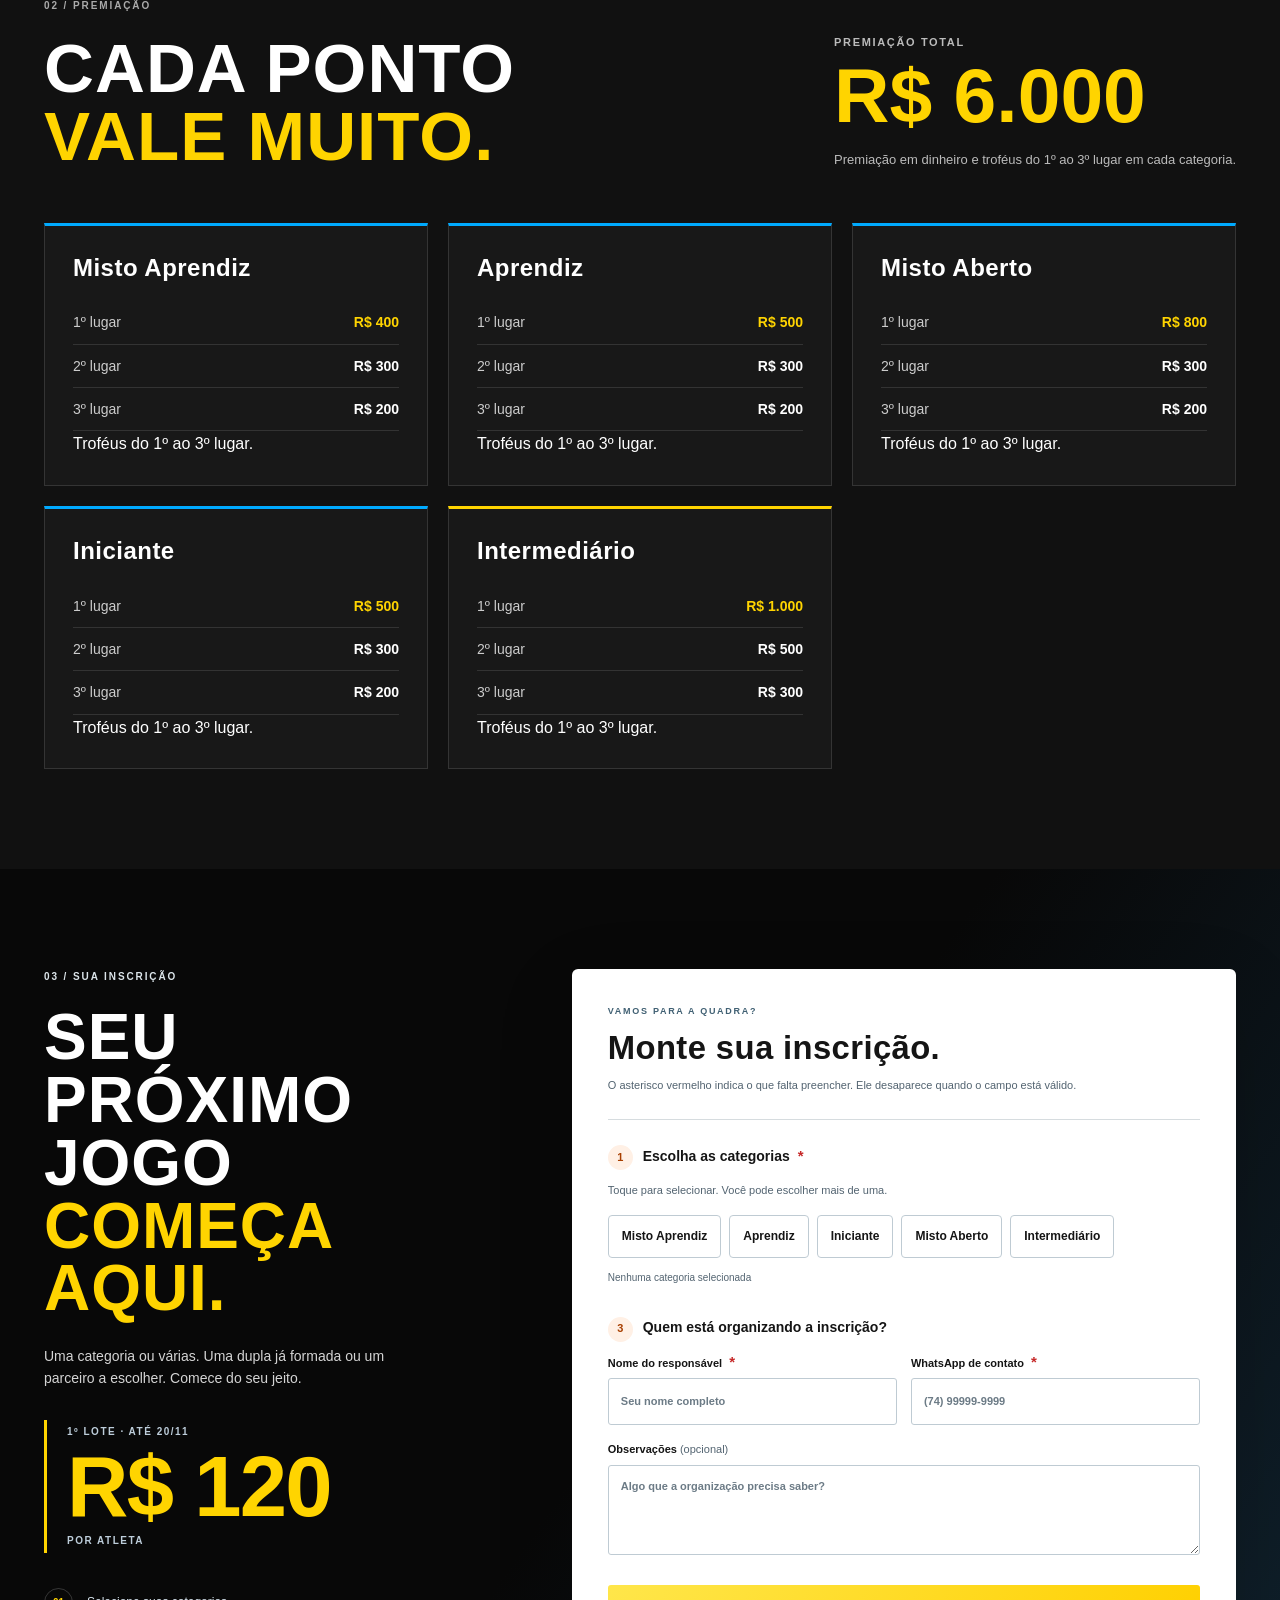
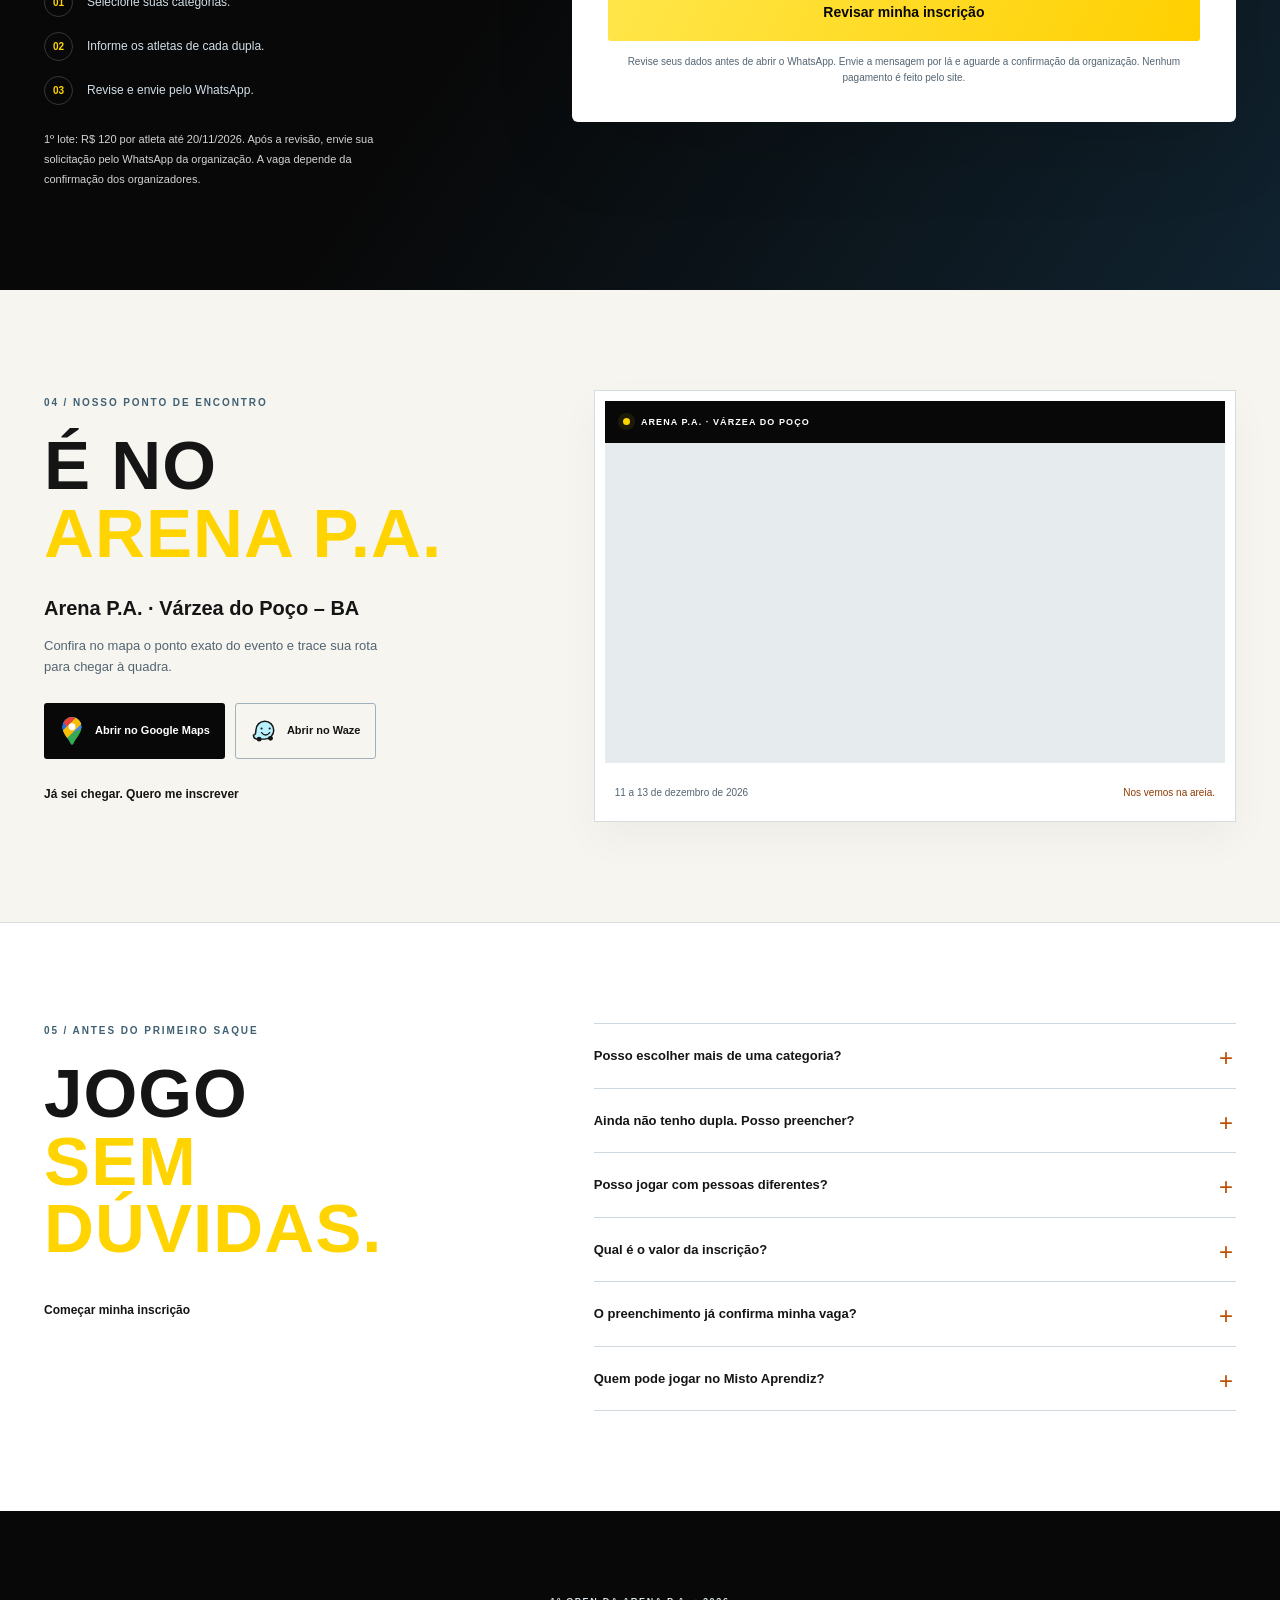
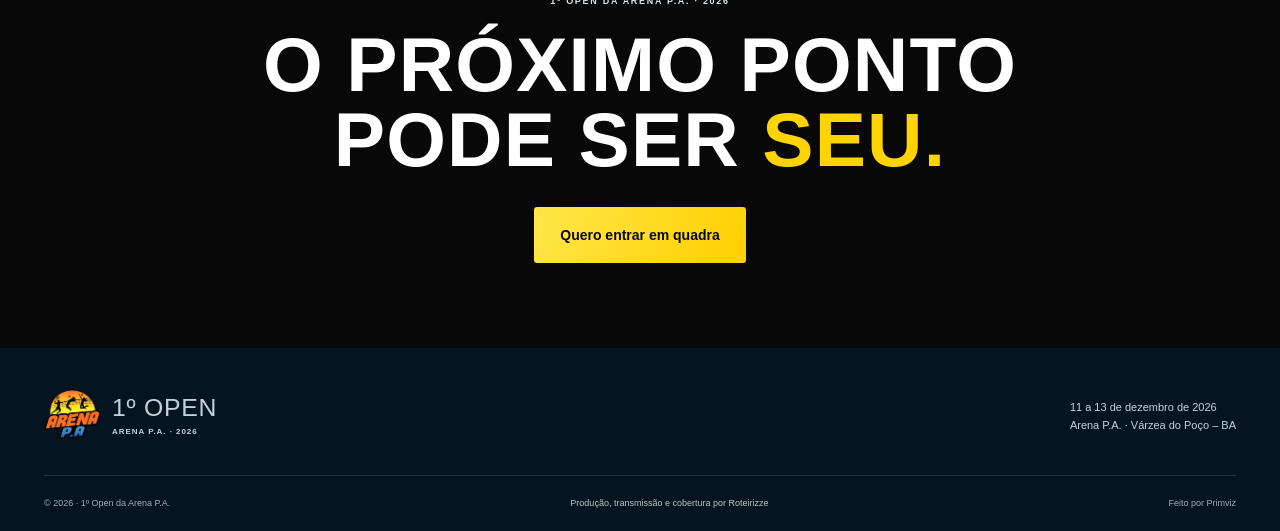
==== commit e115508d: "V1.6.1" ====
--- a/index.html
+++ b/index.html
@@ -5,26 +5,26 @@
 <meta name="site-version" content="1.4">
 <meta name="theme-color" content="#080808">
 <title>1º Open da Arena P.A. 2026 | Programação e inscrições</title>
-<meta name="description" content="De 11 a 13 de dezembro, o 1º Open da Arena P.A. reúne sete categorias de futevôlei. Confira a programação, as premiações e prepare sua inscrição.">
+<meta name="description" content="De 11 a 13 de dezembro, o 1º Open da Arena P.A. reúne cinco categorias de futevôlei. Confira a programação, as premiações e prepare sua inscrição.">
 <meta property="og:title" content="1º Open da Arena P.A. • Programação e inscrições"><meta property="og:description" content="11 a 13 de dezembro de 2026. Futevôlei no Arena P.A. · Várzea do Poço – BA. R$ 6.000 em premiações."><meta property="og:type" content="website"><meta property="og:locale" content="pt_BR"><meta property="og:image" content="assets/images/logo-arena.png"><meta name="twitter:card" content="summary_large_image">
-<link rel="icon" href="favicon.png"><link rel="stylesheet" href="assets/css/style.css?v=20261103-4">
-<script src="assets/js/config.js?v=20261103-4" defer></script><script src="assets/js/script.js?v=20261103-4" defer></script>
+<link rel="icon" href="favicon.png"><link rel="stylesheet" href="assets/css/style.css?v=20261117">
+<script src="assets/js/config.js?v=20261117" defer></script><script src="assets/js/script.js?v=20261117" defer></script>
 </head>
 <body>
 <a class="skip" href="#conteudo">Pular para o conteúdo</a>
 <header class="header"><div class="wrap nav-wrap"><a href="#inicio" class="brand" aria-label="1º Open da Arena P.A., início"><img src="assets/images/logo-arena.png" width="60" height="60" alt="Marca do 1º Open"><span>1º OPEN <small>ARENA P.A. · 2026</small></span></a><div class="header-socials"><a class="social-icon youtube" href="https://www.youtube.com/channel/UCUqhchC1ZIpKuG-DZPUT1CA" target="_blank" rel="noopener noreferrer" aria-label="YouTube da Roteirizze Live"><svg viewBox="0 0 24 24" width="22" height="22" aria-hidden="true"><rect x="1" y="4" width="22" height="16" rx="5" fill="currentColor"/><path d="m10 8 6 4-6 4z" fill="#080808"/></svg></a><a class="social-icon instagram" href="https://www.instagram.com/arenap.a/" target="_blank" rel="noopener noreferrer" aria-label="Instagram da Arena P.A. @arenap.a"><svg viewBox="0 0 24 24" width="22" height="22" fill="none" stroke="currentColor" stroke-width="1.8" aria-hidden="true"><rect x="3" y="3" width="18" height="18" rx="5"/><circle cx="12" cy="12" r="4"/><circle cx="17.5" cy="6.5" r="1" fill="currentColor" stroke="none"/></svg></a></div><button id="menu-toggle" class="menu-toggle" aria-controls="menu" aria-expanded="false">Menu <span aria-hidden="true">☰</span></button><nav id="menu" aria-label="Principal"><a href="#programacao">Programação</a><a href="#premiacao">Premiação</a><a href="#transmissao">Transmissão</a><a class="button small" href="#registration-form">Quero me inscrever </a></nav></div></header>
 <main id="conteudo">
-<section id="inicio" class="hero"><div class="hero-grid wrap"><div class="hero-copy"><p class="eyebrow light"><span class="status-dot"></span> PREPARE SUA INSCRIÇÃO · 1ª EDIÇÃO</p><h1>A ARENA VAI<br>PEGAR <em>FOGO.</em></h1><p class="hero-lead">O próximo desafio tem data marcada.<br>Escolha sua categoria e venha para o <strong>1º Open da Arena P.A.</strong></p><div class="hero-details"><span><strong>11 a 13 DEZ</strong><small>2026</small></span><span><strong>Arena P.A.</strong><small>Várzea do Poço · BA</small></span><span><strong>7 categorias</strong><small>de futevôlei</small></span></div><div class="hero-actions"><a class="button" href="#registration-form">Garantir minha inscrição </a><a class="text-link" href="#programacao">Ver programação </a></div></div><div class="hero-mark"><div class="orbit" aria-hidden="true"></div><img src="assets/images/logo-arena.png" width="850" height="850" fetchpriority="high" alt="1º Open de Futevôlei 2026"><p>NA <strong>ARENA P.A.</strong></p><span class="edition">11 A 13 DE DEZEMBRO</span></div></div><div class="hero-bottom wrap"><span>AREIA. ENCONTROS. JOGO.</span><span>O seu lugar é na quadra. </span></div></section>
+<section id="inicio" class="hero"><div class="hero-grid wrap"><div class="hero-copy"><p class="eyebrow light"><span class="status-dot"></span> PREPARE SUA INSCRIÇÃO · 1ª EDIÇÃO</p><h1>A ARENA VAI<br>PEGAR <em>FOGO.</em></h1><p class="hero-lead">O próximo desafio tem data marcada.<br>Escolha sua categoria e venha para o <strong>1º Open da Arena P.A.</strong></p><div class="hero-details"><span><strong>11 a 13 DEZ</strong><small>2026</small></span><span><strong>Arena P.A.</strong><small>Várzea do Poço · BA</small></span><span><strong>5 categorias</strong><small>de futevôlei</small></span></div><div class="hero-actions"><a class="button" href="#registration-form">Garantir minha inscrição </a><a class="text-link" href="#programacao">Ver programação </a></div></div><div class="hero-mark"><div class="orbit" aria-hidden="true"></div><img src="assets/images/logo-arena.png" width="850" height="850" fetchpriority="high" alt="1º Open de Futevôlei 2026"><p>NA <strong>ARENA P.A.</strong></p><span class="edition">11 A 13 DE DEZEMBRO</span></div></div><div class="hero-bottom wrap"><span>AREIA. ENCONTROS. JOGO.</span><span>O seu lugar é na quadra. </span></div></section>
 <div class="ticker" aria-hidden="true"><div>1º OPEN DA ARENA P.A. <span>✦</span> 11 A 13 DE DEZEMBRO <span>✦</span> PREPARE SUA INSCRIÇÃO <span>✦</span> FUTEVÔLEI <span>✦</span> 1º OPEN DA ARENA P.A. <span>✦</span> 11 A 13 DE DEZEMBRO <span>✦</span> PREPARE SUA INSCRIÇÃO <span>✦</span> FUTEVÔLEI <span>✦</span></div></div>
-<section class="section broadcast" id="transmissao" aria-labelledby="broadcast-title"><div class="wrap broadcast-grid"><div class="broadcast-copy"><p class="eyebrow">PRODUÇÃO E TRANSMISSÃO · ROTEIRIZZE</p><h2 id="broadcast-title">O JOGO TAMBÉM<br><em>VAI PARA A TELA.</em></h2><p>O 1º Open da Arena P.A. terá transmissão no YouTube com a Roteirizze Live. Acompanhe os jogos e viva a energia da arena de onde estiver.</p><a class="button youtube-button" href="https://www.youtube.com/channel/UCUqhchC1ZIpKuG-DZPUT1CA" target="_blank" rel="noopener noreferrer"><svg viewBox="0 0 24 24" width="22" height="22" aria-hidden="true"><path fill="currentColor" d="M23 7s-.2-1.6-.9-2.3c-.9-.9-1.9-.9-2.3-1C16.6 3.5 12 3.5 12 3.5s-4.6 0-7.8.2c-.4.1-1.4.1-2.3 1C1.2 5.4 1 7 1 7S.8 8.9.8 10.8v1.8C.8 14.5 1 16.4 1 16.4s.2 1.6.9 2.3c.9.9 2.1.9 2.6 1 1.9.2 7.5.3 7.5.3s4.6 0 7.8-.3c.4 0 1.4 0 2.3-1 .7-.7.9-2.3.9-2.3s.2-1.9.2-3.8v-1.8C23.2 8.9 23 7 23 7ZM9.7 15.1V8.4l6.1 3.4-6.1 3.3Z"/></svg>Acessar o canal no YouTube </a><p class="broadcast-note">A transmissão será nos dias do evento. Acesse o canal para acompanhar a programação.</p></div><aside class="production-card" aria-label="Conheça a Roteirizze Live"><img src="assets/images/roteirizze-live.webp" width="2048" height="512" loading="lazy" alt="Roteirizze Estratégias Live"><span class="production-label">PRODUÇÃO E TRANSMISSÃO DO EVENTO</span><h3>Seu próximo evento<br>também merece essa cobertura.</h3><p>Conheça a Roteirizze Live e converse sobre a produção e a transmissão do seu evento.</p><a class="text-link dark" href="https://roteirizze.site/live" target="_blank" rel="noopener noreferrer">Quero transmitir meu evento </a></aside></div></section><section class="photo-coverage" id="fotografias" aria-labelledby="photos-title"><div class="wrap photo-heading"><div><p class="eyebrow light">COBERTURA OFICIAL · ROTEIRIZZE FOTOGRAFIAS</p><h2 id="photos-title">CADA JOGADA.<br><em>UM REGISTRO.</em></h2><p>A cobertura de fotografia e vídeos do 1º Open da Arena P.A. é exclusiva da Roteirizze Fotografias.</p></div><img class="photography-logo" src="assets/images/roteirizze-fotografias.png" width="1200" height="320" loading="lazy" alt="Roteirizze Fotografias"></div><div class="wrap gallery-caption"><p>Conheça nosso olhar: registros da Roteirizze Fotografias em outros eventos.</p><button id="gallery-toggle" type="button" aria-controls="photo-rail" aria-pressed="true">Pausar movimento</button></div><div class="photo-rail" id="photo-rail" tabindex="0" role="region" aria-label="Portfólio de fotografia. Deslize para ver mais fotos ou use as setas do teclado."><figure><img src="assets/images/fotografias/foto-01.webp" width="600" height="900" loading="lazy" decoding="async" draggable="false" alt="Registro de futevôlei da Roteirizze Fotografias, foto 1"></figure><figure><img src="assets/images/fotografias/foto-02.webp" width="600" height="900" loading="lazy" decoding="async" draggable="false" alt="Registro de futevôlei da Roteirizze Fotografias, foto 2"></figure><figure><img src="assets/images/fotografias/foto-03.webp" width="600" height="900" loading="lazy" decoding="async" draggable="false" alt="Registro de futevôlei da Roteirizze Fotografias, foto 3"></figure><figure><img src="assets/images/fotografias/foto-04.webp" width="600" height="900" loading="lazy" decoding="async" draggable="false" alt="Registro de futevôlei da Roteirizze Fotografias, foto 4"></figure><figure><img src="assets/images/fotografias/foto-05.webp" width="600" height="900" loading="lazy" decoding="async" draggable="false" alt="Registro de futevôlei da Roteirizze Fotografias, foto 5"></figure><figure><img src="assets/images/fotografias/foto-06.webp" width="600" height="900" loading="lazy" decoding="async" draggable="false" alt="Registro de futevôlei da Roteirizze Fotografias, foto 6"></figure><figure><img src="assets/images/fotografias/foto-07.webp" width="600" height="900" loading="lazy" decoding="async" draggable="false" alt="Registro de futevôlei da Roteirizze Fotografias, foto 7"></figure><figure><img src="assets/images/fotografias/foto-08.webp" width="600" height="900" loading="lazy" decoding="async" draggable="false" alt="Registro de futevôlei da Roteirizze Fotografias, foto 8"></figure><figure><img src="assets/images/fotografias/foto-09.webp" width="600" height="900" loading="lazy" decoding="async" draggable="false" alt="Registro de futevôlei da Roteirizze Fotografias, foto 9"></figure><figure><img src="assets/images/fotografias/foto-10.webp" width="600" height="900" loading="lazy" decoding="async" draggable="false" alt="Registro de futevôlei da Roteirizze Fotografias, foto 10"></figure><figure><img src="assets/images/fotografias/foto-11.webp" width="600" height="900" loading="lazy" decoding="async" draggable="false" alt="Registro de futevôlei da Roteirizze Fotografias, foto 11"></figure><figure><img src="assets/images/fotografias/foto-12.webp" width="600" height="900" loading="lazy" decoding="async" draggable="false" alt="Registro de futevôlei da Roteirizze Fotografias, foto 12"></figure><figure><img src="assets/images/fotografias/foto-13.webp" width="600" height="900" loading="lazy" decoding="async" draggable="false" alt="Registro de futevôlei da Roteirizze Fotografias, foto 13"></figure><figure><img src="assets/images/fotografias/foto-14.webp" width="600" height="900" loading="lazy" decoding="async" draggable="false" alt="Registro de futevôlei da Roteirizze Fotografias, foto 14"></figure><figure><img src="assets/images/fotografias/foto-15.webp" width="600" height="900" loading="lazy" decoding="async" draggable="false" alt="Registro de futevôlei da Roteirizze Fotografias, foto 15"></figure><figure><img src="assets/images/fotografias/foto-16.webp" width="600" height="900" loading="lazy" decoding="async" draggable="false" alt="Registro de futevôlei da Roteirizze Fotografias, foto 16"></figure><figure><img src="assets/images/fotografias/foto-17.webp" width="600" height="900" loading="lazy" decoding="async" draggable="false" alt="Registro de futevôlei da Roteirizze Fotografias, foto 17"></figure><figure><img src="assets/images/fotografias/foto-18.webp" width="600" height="900" loading="lazy" decoding="async" draggable="false" alt="Registro de futevôlei da Roteirizze Fotografias, foto 18"></figure><figure><img src="assets/images/fotografias/foto-19.webp" width="600" height="900" loading="lazy" decoding="async" draggable="false" alt="Registro de futevôlei da Roteirizze Fotografias, foto 19"></figure><figure><img src="assets/images/fotografias/foto-20.webp" width="600" height="900" loading="lazy" decoding="async" draggable="false" alt="Registro de futevôlei da Roteirizze Fotografias, foto 20"></figure><figure><img src="assets/images/fotografias/foto-21.webp" width="600" height="900" loading="lazy" decoding="async" draggable="false" alt="Registro de futevôlei da Roteirizze Fotografias, foto 21"></figure></div><p class="wrap gallery-help">Arraste para o lado para explorar os registros.</p></section><section class="section program" id="programacao"><div class="wrap"><div class="section-top"><div><p class="eyebrow">01 / PROGRAMAÇÃO</p><h2>TRÊS DIAS.<br><em>MUITO JOGO.</em></h2></div><div class="section-intro"><p>Sete categorias, três dias de competição. Encontre seu horário e prepare sua dupla para o primeiro Open da Arena P.A.</p><a class="text-link dark" href="#registration-form">Escolher minhas categorias </a></div></div><div class="days"><article class="day"><div class="day-date"><strong>11</strong><span>DEZ<br>SEXTA</span></div><ul><li><span>Kids</span><time>17h</time></li></ul><span class="day-note">Uma criança de até 14 anos e um adulto.</span></article><article class="day"><div class="day-date"><strong>12</strong><span>DEZ<br>SÁBADO</span></div><ul><li><span>Misto Aprendiz</span><time>8h</time></li><li><span>Aprendiz</span><time>13h</time></li><li><span>Misto Aberto</span><time>17h</time></li></ul><span class="day-note">Misto Aprendiz: mulher aprendiz e homem aprendiz ou iniciante.</span></article><article class="day"><div class="day-date"><strong>13</strong><span>DEZ<br>DOMINGO</span></div><ul><li><span>Iniciante</span><time>8h</time></li><li><span>Feminino</span><time>12h30</time></li><li><span>Intermediário</span><time>16h30</time></li></ul></article></div></div></section>
-<section class="section prizes" id="premiacao"><div class="wrap"><div class="section-top"><div><p class="eyebrow">02 / PREMIAÇÃO</p><h2>CADA PONTO<br><em>VALE MUITO.</em></h2></div><div class="prize-total"><span>PREMIAÇÃO TOTAL</span><strong>R$ 6.000</strong><p>Premiação em dinheiro e troféus do 1º ao 3º lugar em cada categoria.</p></div></div><div class="prize-grid"><article class="prize-card"><h3>Kids</h3><ol><li><span>1º lugar</span><strong>R$ 150</strong></li><li><span>2º lugar</span><strong>R$ 100</strong></li><li><span>3º lugar</span><strong>R$ 50</strong></li></ol><p>Troféus do 1º ao 3º lugar.</p></article><article class="prize-card"><h3>Misto Aprendiz</h3><ol><li><span>1º lugar</span><strong>R$ 300</strong></li><li><span>2º lugar</span><strong>R$ 200</strong></li><li><span>3º lugar</span><strong>R$ 100</strong></li></ol><p>Troféus do 1º ao 3º lugar.</p></article><article class="prize-card"><h3>Aprendiz</h3><ol><li><span>1º lugar</span><strong>R$ 300</strong></li><li><span>2º lugar</span><strong>R$ 200</strong></li><li><span>3º lugar</span><strong>R$ 100</strong></li></ol><p>Troféus do 1º ao 3º lugar.</p></article><article class="prize-card"><h3>Misto Aberto</h3><ol><li><span>1º lugar</span><strong>R$ 500</strong></li><li><span>2º lugar</span><strong>R$ 300</strong></li><li><span>3º lugar</span><strong>R$ 200</strong></li></ol><p>Troféus do 1º ao 3º lugar.</p></article><article class="prize-card"><h3>Iniciante</h3><ol><li><span>1º lugar</span><strong>R$ 500</strong></li><li><span>2º lugar</span><strong>R$ 200</strong></li><li><span>3º lugar</span><strong>R$ 100</strong></li></ol><p>Troféus do 1º ao 3º lugar.</p></article><article class="prize-card"><h3>Feminino</h3><ol><li><span>1º lugar</span><strong>R$ 600</strong></li><li><span>2º lugar</span><strong>R$ 300</strong></li><li><span>3º lugar</span><strong>R$ 200</strong></li></ol><p>Troféus do 1º ao 3º lugar.</p></article><article class="prize-card"><h3>Intermediário</h3><ol><li><span>1º lugar</span><strong>R$ 800</strong></li><li><span>2º lugar</span><strong>R$ 500</strong></li><li><span>3º lugar</span><strong>R$ 300</strong></li></ol><p>Troféus do 1º ao 3º lugar.</p></article></div></div></section><section class="section registration" id="inscricao"><div class="wrap registration-grid"><div class="registration-copy"><p class="eyebrow light">03 / SUA INSCRIÇÃO</p><h2>SEU PRÓXIMO<br>JOGO <em>COMEÇA<br>AQUI.</em></h2><p>Uma categoria ou várias. Uma dupla já formada ou um parceiro a escolher. Comece do seu jeito.</p><div class="price"><span>1º LOTE · ATÉ 20/11</span><strong>R$ 120</strong><span>POR ATLETA</span></div><ol class="steps"><li><span>01</span>Selecione suas categorias.</li><li><span>02</span>Informe os atletas de cada dupla.</li><li><span>03</span>Revise e envie pelo WhatsApp.</li></ol><p class="fine-print light">1º lote: R$ 120 por atleta até 20/11/2026. Após a revisão, envie sua solicitação pelo WhatsApp da organização. A vaga depende da confirmação dos organizadores.</p></div>
+<section class="section broadcast" id="transmissao" aria-labelledby="broadcast-title"><div class="wrap broadcast-grid"><div class="broadcast-copy"><p class="eyebrow">PRODUÇÃO E TRANSMISSÃO · ROTEIRIZZE</p><h2 id="broadcast-title">O JOGO TAMBÉM<br><em>VAI PARA A TELA.</em></h2><p>O 1º Open da Arena P.A. terá transmissão no YouTube com a Roteirizze Live. Acompanhe os jogos e viva a energia da arena de onde estiver.</p><a class="button youtube-button" href="https://www.youtube.com/channel/UCUqhchC1ZIpKuG-DZPUT1CA" target="_blank" rel="noopener noreferrer"><svg viewBox="0 0 24 24" width="22" height="22" aria-hidden="true"><path fill="currentColor" d="M23 7s-.2-1.6-.9-2.3c-.9-.9-1.9-.9-2.3-1C16.6 3.5 12 3.5 12 3.5s-4.6 0-7.8.2c-.4.1-1.4.1-2.3 1C1.2 5.4 1 7 1 7S.8 8.9.8 10.8v1.8C.8 14.5 1 16.4 1 16.4s.2 1.6.9 2.3c.9.9 2.1.9 2.6 1 1.9.2 7.5.3 7.5.3s4.6 0 7.8-.3c.4 0 1.4 0 2.3-1 .7-.7.9-2.3.9-2.3s.2-1.9.2-3.8v-1.8C23.2 8.9 23 7 23 7ZM9.7 15.1V8.4l6.1 3.4-6.1 3.3Z"/></svg>Acessar o canal no YouTube </a><p class="broadcast-note">A transmissão será nos dias do evento. Acesse o canal para acompanhar a programação.</p></div><aside class="production-card" aria-label="Conheça a Roteirizze Live"><img src="assets/images/roteirizze-live.webp" width="2048" height="512" loading="lazy" alt="Roteirizze Estratégias Live"><span class="production-label">PRODUÇÃO E TRANSMISSÃO DO EVENTO</span><h3>Seu próximo evento<br>também merece essa cobertura.</h3><p>Conheça a Roteirizze Live e converse sobre a produção e a transmissão do seu evento.</p><a class="text-link dark" href="https://roteirizze.site/live" target="_blank" rel="noopener noreferrer">Quero transmitir meu evento </a></aside></div></section><section class="photo-coverage" id="fotografias" aria-labelledby="photos-title"><div class="wrap photo-heading"><div><p class="eyebrow light">COBERTURA OFICIAL · ROTEIRIZZE FOTOGRAFIAS</p><h2 id="photos-title">CADA JOGADA.<br><em>UM REGISTRO.</em></h2><p>A cobertura de fotografia e vídeos do 1º Open da Arena P.A. é exclusiva da Roteirizze Fotografias.</p></div><img class="photography-logo" src="assets/images/roteirizze-fotografias.png" width="1200" height="320" loading="lazy" alt="Roteirizze Fotografias"></div><div class="wrap gallery-caption"><p>Conheça nosso olhar: registros da Roteirizze Fotografias em outros eventos.</p><button id="gallery-toggle" type="button" aria-controls="photo-rail" aria-pressed="true">Pausar movimento</button></div><div class="photo-rail" id="photo-rail" tabindex="0" role="region" aria-label="Portfólio de fotografia. Deslize para ver mais fotos ou use as setas do teclado."><figure><img src="assets/images/fotografias/foto-01.webp" width="600" height="900" loading="lazy" decoding="async" draggable="false" alt="Registro de futevôlei da Roteirizze Fotografias, foto 1"></figure><figure><img src="assets/images/fotografias/foto-02.webp" width="600" height="900" loading="lazy" decoding="async" draggable="false" alt="Registro de futevôlei da Roteirizze Fotografias, foto 2"></figure><figure><img src="assets/images/fotografias/foto-03.webp" width="600" height="900" loading="lazy" decoding="async" draggable="false" alt="Registro de futevôlei da Roteirizze Fotografias, foto 3"></figure><figure><img src="assets/images/fotografias/foto-04.webp" width="600" height="900" loading="lazy" decoding="async" draggable="false" alt="Registro de futevôlei da Roteirizze Fotografias, foto 4"></figure><figure><img src="assets/images/fotografias/foto-05.webp" width="600" height="900" loading="lazy" decoding="async" draggable="false" alt="Registro de futevôlei da Roteirizze Fotografias, foto 5"></figure><figure><img src="assets/images/fotografias/foto-06.webp" width="600" height="900" loading="lazy" decoding="async" draggable="false" alt="Registro de futevôlei da Roteirizze Fotografias, foto 6"></figure><figure><img src="assets/images/fotografias/foto-07.webp" width="600" height="900" loading="lazy" decoding="async" draggable="false" alt="Registro de futevôlei da Roteirizze Fotografias, foto 7"></figure><figure><img src="assets/images/fotografias/foto-08.webp" width="600" height="900" loading="lazy" decoding="async" draggable="false" alt="Registro de futevôlei da Roteirizze Fotografias, foto 8"></figure><figure><img src="assets/images/fotografias/foto-09.webp" width="600" height="900" loading="lazy" decoding="async" draggable="false" alt="Registro de futevôlei da Roteirizze Fotografias, foto 9"></figure><figure><img src="assets/images/fotografias/foto-10.webp" width="600" height="900" loading="lazy" decoding="async" draggable="false" alt="Registro de futevôlei da Roteirizze Fotografias, foto 10"></figure><figure><img src="assets/images/fotografias/foto-11.webp" width="600" height="900" loading="lazy" decoding="async" draggable="false" alt="Registro de futevôlei da Roteirizze Fotografias, foto 11"></figure><figure><img src="assets/images/fotografias/foto-12.webp" width="600" height="900" loading="lazy" decoding="async" draggable="false" alt="Registro de futevôlei da Roteirizze Fotografias, foto 12"></figure><figure><img src="assets/images/fotografias/foto-13.webp" width="600" height="900" loading="lazy" decoding="async" draggable="false" alt="Registro de futevôlei da Roteirizze Fotografias, foto 13"></figure><figure><img src="assets/images/fotografias/foto-14.webp" width="600" height="900" loading="lazy" decoding="async" draggable="false" alt="Registro de futevôlei da Roteirizze Fotografias, foto 14"></figure><figure><img src="assets/images/fotografias/foto-15.webp" width="600" height="900" loading="lazy" decoding="async" draggable="false" alt="Registro de futevôlei da Roteirizze Fotografias, foto 15"></figure><figure><img src="assets/images/fotografias/foto-16.webp" width="600" height="900" loading="lazy" decoding="async" draggable="false" alt="Registro de futevôlei da Roteirizze Fotografias, foto 16"></figure><figure><img src="assets/images/fotografias/foto-17.webp" width="600" height="900" loading="lazy" decoding="async" draggable="false" alt="Registro de futevôlei da Roteirizze Fotografias, foto 17"></figure><figure><img src="assets/images/fotografias/foto-18.webp" width="600" height="900" loading="lazy" decoding="async" draggable="false" alt="Registro de futevôlei da Roteirizze Fotografias, foto 18"></figure><figure><img src="assets/images/fotografias/foto-19.webp" width="600" height="900" loading="lazy" decoding="async" draggable="false" alt="Registro de futevôlei da Roteirizze Fotografias, foto 19"></figure><figure><img src="assets/images/fotografias/foto-20.webp" width="600" height="900" loading="lazy" decoding="async" draggable="false" alt="Registro de futevôlei da Roteirizze Fotografias, foto 20"></figure><figure><img src="assets/images/fotografias/foto-21.webp" width="600" height="900" loading="lazy" decoding="async" draggable="false" alt="Registro de futevôlei da Roteirizze Fotografias, foto 21"></figure></div><p class="wrap gallery-help">Arraste para o lado para explorar os registros.</p></section><section class="section program" id="programacao"><div class="wrap"><div class="section-top"><div><p class="eyebrow">01 / PROGRAMAÇÃO</p><h2>TRÊS DIAS.<br><em>MUITO JOGO.</em></h2></div><div class="section-intro"><p>Cinco categorias, três dias de competição. Encontre seu horário e prepare sua dupla para o primeiro Open da Arena P.A.</p><a class="text-link dark" href="#registration-form">Escolher minhas categorias </a></div></div><div class="days"><article class="day"><div class="day-date"><strong>11</strong><span>DEZ<br>SEXTA</span></div><ul><li><span>Misto Aprendiz</span><time>17h</time></li></ul><span class="day-note">Misto Aprendiz: mulher aprendiz e homem aprendiz ou iniciante.</span></article><article class="day"><div class="day-date"><strong>12</strong><span>DEZ<br>SÁBADO</span></div><ul><li><span>Aprendiz</span><time>8h</time></li><li><span>Iniciante</span><time>13h</time></li></ul></article><article class="day"><div class="day-date"><strong>13</strong><span>DEZ<br>DOMINGO</span></div><ul><li><span>Misto Aberto</span><time>8h</time></li><li><span>Intermediário</span><time>13h</time></li></ul></article></div></div></section>
+<section class="section prizes" id="premiacao"><div class="wrap"><div class="section-top"><div><p class="eyebrow">02 / PREMIAÇÃO</p><h2>CADA PONTO<br><em>VALE MUITO.</em></h2></div><div class="prize-total"><span>PREMIAÇÃO TOTAL</span><strong>R$ 6.000</strong><p>Premiação em dinheiro e troféus do 1º ao 3º lugar em cada categoria.</p></div></div><div class="prize-grid"><article class="prize-card"><h3>Misto Aprendiz</h3><ol><li><span>1º lugar</span><strong>R$ 400</strong></li><li><span>2º lugar</span><strong>R$ 300</strong></li><li><span>3º lugar</span><strong>R$ 200</strong></li></ol><p>Troféus do 1º ao 3º lugar.</p></article><article class="prize-card"><h3>Aprendiz</h3><ol><li><span>1º lugar</span><strong>R$ 500</strong></li><li><span>2º lugar</span><strong>R$ 300</strong></li><li><span>3º lugar</span><strong>R$ 200</strong></li></ol><p>Troféus do 1º ao 3º lugar.</p></article><article class="prize-card"><h3>Misto Aberto</h3><ol><li><span>1º lugar</span><strong>R$ 800</strong></li><li><span>2º lugar</span><strong>R$ 300</strong></li><li><span>3º lugar</span><strong>R$ 200</strong></li></ol><p>Troféus do 1º ao 3º lugar.</p></article><article class="prize-card"><h3>Iniciante</h3><ol><li><span>1º lugar</span><strong>R$ 500</strong></li><li><span>2º lugar</span><strong>R$ 300</strong></li><li><span>3º lugar</span><strong>R$ 200</strong></li></ol><p>Troféus do 1º ao 3º lugar.</p></article><article class="prize-card"><h3>Intermediário</h3><ol><li><span>1º lugar</span><strong>R$ 1.000</strong></li><li><span>2º lugar</span><strong>R$ 500</strong></li><li><span>3º lugar</span><strong>R$ 300</strong></li></ol><p>Troféus do 1º ao 3º lugar.</p></article></div></div></section><section class="section registration" id="inscricao"><div class="wrap registration-grid"><div class="registration-copy"><p class="eyebrow light">03 / SUA INSCRIÇÃO</p><h2>SEU PRÓXIMO<br>JOGO <em>COMEÇA<br>AQUI.</em></h2><p>Uma categoria ou várias. Uma dupla já formada ou um parceiro a escolher. Comece do seu jeito.</p><div class="price"><span>1º LOTE · ATÉ 20/11</span><strong>R$ 120</strong><span>POR ATLETA</span></div><ol class="steps"><li><span>01</span>Selecione suas categorias.</li><li><span>02</span>Informe os atletas de cada dupla.</li><li><span>03</span>Revise e envie pelo WhatsApp.</li></ol><p class="fine-print light">1º lote: R$ 120 por atleta até 20/11/2026. Após a revisão, envie sua solicitação pelo WhatsApp da organização. A vaga depende da confirmação dos organizadores.</p></div>
 <form id="registration-form" class="form-panel" novalidate><div class="form-title"><span class="eyebrow">VAMOS PARA A QUADRA?</span><h3>Monte sua inscrição.</h3><p>O asterisco vermelho indica o que falta preencher. Ele desaparece quando o campo está válido.</p></div>
 <fieldset><legend><span>1</span> Escolha as categorias <span class="required-mark" id="categories-required" aria-hidden="true">*</span></legend><p class="field-help" id="category-help">Toque para selecionar. Você pode escolher mais de uma.</p><div id="category-options" class="category-options" aria-describedby="category-help"></div><p id="category-count" class="selection-count" aria-live="polite">Nenhuma categoria selecionada</p></fieldset>
-<fieldset id="teams-fieldset" hidden><legend><span>2</span> Atletas por categoria</legend><p class="field-help">Preencha os nomes e os tamanhos do short e da blusa de cada atleta. No Kids, o atleta infantil tem opções de 10, 12 e 14 anos ou P, M e G adulto; o parceiro usa P, M, G ou GG. No Feminino, a blusa é somente Baby Look. No Misto Aprendiz e no Misto Aberto, a atleta feminina pode escolher Tradicional ou Baby Look. Os tamanhos são P, M, G ou GG. Sem parceiro definido? Marque “Dupla a escolher”; o uniforme dele fica a definir.</p><div id="teams"></div></fieldset>
+<fieldset id="teams-fieldset" hidden><legend><span>2</span> Atletas por categoria</legend><p class="field-help">Preencha os nomes e os tamanhos do short e da blusa de cada atleta. No Misto Aprendiz e no Misto Aberto, a atleta feminina pode escolher Tradicional ou Baby Look. Os tamanhos são P, M, G ou GG. Sem parceiro definido? Marque “Dupla a escolher”; o uniforme dele fica a definir.</p><div id="teams"></div></fieldset>
 <fieldset><legend><span>3</span> Quem está organizando a inscrição?</legend><div class="input-grid"><label>Nome do responsável <span class="required-mark" id="responsible-required" aria-hidden="true">*</span><input name="responsible" id="responsible" autocomplete="name" maxlength="100" required placeholder="Seu nome completo"></label><label>WhatsApp de contato <span class="required-mark" id="phone-required" aria-hidden="true">*</span><input name="phone" id="phone" type="tel" inputmode="tel" autocomplete="tel" maxlength="20" required placeholder="(74) 99999-9999"></label></div><label class="observation">Observações <span class="optional">(opcional)</span><textarea name="notes" id="notes" rows="3" maxlength="800" placeholder="Algo que a organização precisa saber?"></textarea></label></fieldset>
 <div id="form-error" class="form-error" role="alert" tabindex="-1" hidden></div><button class="button submit" type="submit">Revisar minha inscrição </button><p class="form-footnote">Revise seus dados antes de abrir o WhatsApp. Envie a mensagem por lá e aguarde a confirmação da organização. Nenhum pagamento é feito pelo site.</p><noscript><p class="form-error">Ative o JavaScript para selecionar categorias e montar sua inscrição. Contato da organização: (74) 99965-9042.</p></noscript></form></div></section>
 <section class="section location" id="localizacao"><div class="wrap location-grid"><div><p class="eyebrow">04 / NOSSO PONTO DE ENCONTRO</p><h2>É NO<br><em>ARENA P.A.</em></h2><p class="location-name">Arena P.A. · Várzea do Poço – BA</p><p>Confira no mapa o ponto exato do evento e trace sua rota para chegar à quadra.</p><div class="location-actions"><a id="maps-link" class="button navy" target="_blank" rel="noopener noreferrer"><svg class="navigation-icon" xmlns="http://www.w3.org/2000/svg" width="26" height="30" viewBox="0 0 24 28" aria-hidden="true" focusable="false"><defs><clipPath id="maps-pin-clip"><path d="M12 1a9 9 0 0 0-9 9c0 6.4 6.1 11.2 7.7 16a1.4 1.4 0 0 0 2.6 0C14.9 21.2 21 16.4 21 10a9 9 0 0 0-9-9Z"/></clipPath></defs><g clip-path="url(#maps-pin-clip)"><path fill="#34a853" d="M0 0h24v28H0z"/><path fill="#4285f4" d="M0 0h24v10L0 22z"/><path fill="#1a73e8" d="m0 0 9 9-9 9z"/><path fill="#fbbc04" d="m24 4-24 24V17L17 0z"/><path fill="#ea4335" d="M0 0h17L7 10z"/></g><circle cx="12" cy="10" r="3.2" fill="#fff"/></svg>Abrir no Google Maps</a><a id="waze-link" class="button outline" target="_blank" rel="noopener noreferrer"><svg class="navigation-icon" xmlns="http://www.w3.org/2000/svg" width="30" height="30" viewBox="0 0 32 32" aria-hidden="true" focusable="false"><path d="M6 15a11 11 0 1 1 11 11H8c-3 0-5-2-5-5 3 0 3-3 3-6Z" fill="#b9f2ff" stroke="#151515" stroke-width="1.8" stroke-linejoin="round"/><circle cx="10" cy="26" r="3" fill="#151515"/><circle cx="24" cy="25" r="3" fill="#151515"/><circle cx="13" cy="13" r="1.3" fill="#151515"/><circle cx="23" cy="13" r="1.3" fill="#151515"/><path d="M13 18q5 6 10 0" fill="none" stroke="#151515" stroke-width="1.7" stroke-linecap="round"/></svg>Abrir no Waze</a></div><a class="text-link dark" href="#registration-form">Já sei chegar. Quero me inscrever </a></div><div class="map-frame"><div class="map-label"><span class="status-dot"></span> ARENA P.A. · VÁRZEA DO POÇO</div><iframe id="map" title="Localização do Arena P.A. · Várzea do Poço – BA" loading="lazy" referrerpolicy="no-referrer-when-downgrade" allowfullscreen></iframe><p>11 a 13 de dezembro de 2026 <span>Nos vemos na areia.</span></p></div></div></section>
-<section class="section faq" id="duvidas"><div class="wrap faq-grid"><div><p class="eyebrow">05 / ANTES DO PRIMEIRO SAQUE</p><h2>JOGO<br><em>SEM DÚVIDAS.</em></h2><a class="text-link dark" href="#registration-form">Começar minha inscrição </a></div><div class="questions"><details><summary>Posso escolher mais de uma categoria?</summary><p>Sim. Selecione todas as categorias em que deseja participar e preencha os atletas de cada uma. As condições para múltiplas categorias devem ser confirmadas com a organização.</p></details><details><summary>Ainda não tenho dupla. Posso preencher?</summary><p>Sim. Informe o primeiro atleta e marque “Dupla a escolher” na categoria correspondente. Sua solicitação ficará com essa indicação na revisão.</p></details><details><summary>Posso jogar com pessoas diferentes?</summary><p>Sim. Cada categoria tem seus próprios campos de Atleta 1 e Atleta 2. Preencha os nomes da dupla de cada categoria separadamente.</p></details><details><summary>Qual é o valor da inscrição?</summary><p>O 1º lote custa R$ 120 por atleta e vai até 20/11/2026. Consulte a organização para as orientações de pagamento e condições de participação em múltiplas categorias.</p></details><details><summary>O preenchimento já confirma minha vaga?</summary><p>Não. Depois da revisão, envie sua solicitação pelo WhatsApp. A vaga só será confirmada pela organização após o contato.</p></details><details><summary>Quem pode jogar no Misto Aprendiz?</summary><p>Mulher aprendiz e homem aprendiz ou iniciante.</p></details><details><summary>Quem preenche a inscrição do Kids?</summary><p>O responsável deve preencher os nomes dos participantes e seu contato. A dupla deve ser formada por uma criança de até 14 anos e um adulto.</p></details></div></div></section>
+<section class="section faq" id="duvidas"><div class="wrap faq-grid"><div><p class="eyebrow">05 / ANTES DO PRIMEIRO SAQUE</p><h2>JOGO<br><em>SEM DÚVIDAS.</em></h2><a class="text-link dark" href="#registration-form">Começar minha inscrição </a></div><div class="questions"><details><summary>Posso escolher mais de uma categoria?</summary><p>Sim. Selecione todas as categorias em que deseja participar e preencha os atletas de cada uma. As condições para múltiplas categorias devem ser confirmadas com a organização.</p></details><details><summary>Ainda não tenho dupla. Posso preencher?</summary><p>Sim. Informe o primeiro atleta e marque “Dupla a escolher” na categoria correspondente. Sua solicitação ficará com essa indicação na revisão.</p></details><details><summary>Posso jogar com pessoas diferentes?</summary><p>Sim. Cada categoria tem seus próprios campos de Atleta 1 e Atleta 2. Preencha os nomes da dupla de cada categoria separadamente.</p></details><details><summary>Qual é o valor da inscrição?</summary><p>O 1º lote custa R$ 120 por atleta e vai até 20/11/2026. Consulte a organização para as orientações de pagamento e condições de participação em múltiplas categorias.</p></details><details><summary>O preenchimento já confirma minha vaga?</summary><p>Não. Depois da revisão, envie sua solicitação pelo WhatsApp. A vaga só será confirmada pela organização após o contato.</p></details><details><summary>Quem pode jogar no Misto Aprendiz?</summary><p>Mulher aprendiz e homem aprendiz ou iniciante.</p></details></div></div></section>
 <section class="final-cta"><div class="wrap"><span class="eyebrow light">1º OPEN DA ARENA P.A. · 2026</span><h2>O PRÓXIMO PONTO<br>PODE SER <em>SEU.</em></h2><a class="button" href="#registration-form">Quero entrar em quadra </a></div></section>
 </main>
 <footer><div class="wrap footer-main"><a class="brand" href="#inicio"><img loading="lazy" src="assets/images/logo-arena.png" width="60" height="60" alt="1º Open"><span>1º OPEN<small>ARENA P.A. · 2026</small></span></a><div><p>11 a 13 de dezembro de 2026</p><p>Arena P.A. · Várzea do Poço – BA</p></div></div><div class="wrap footer-bottom"><span>© 2026 · 1º Open da Arena P.A.</span><a class="production-credit" href="#transmissao">Produção, transmissão e cobertura por Roteirizze</a><a class="primviz-credit" href="https://primviz.com.br" target="_blank" rel="noopener noreferrer">Feito por Primviz </a></div></footer>
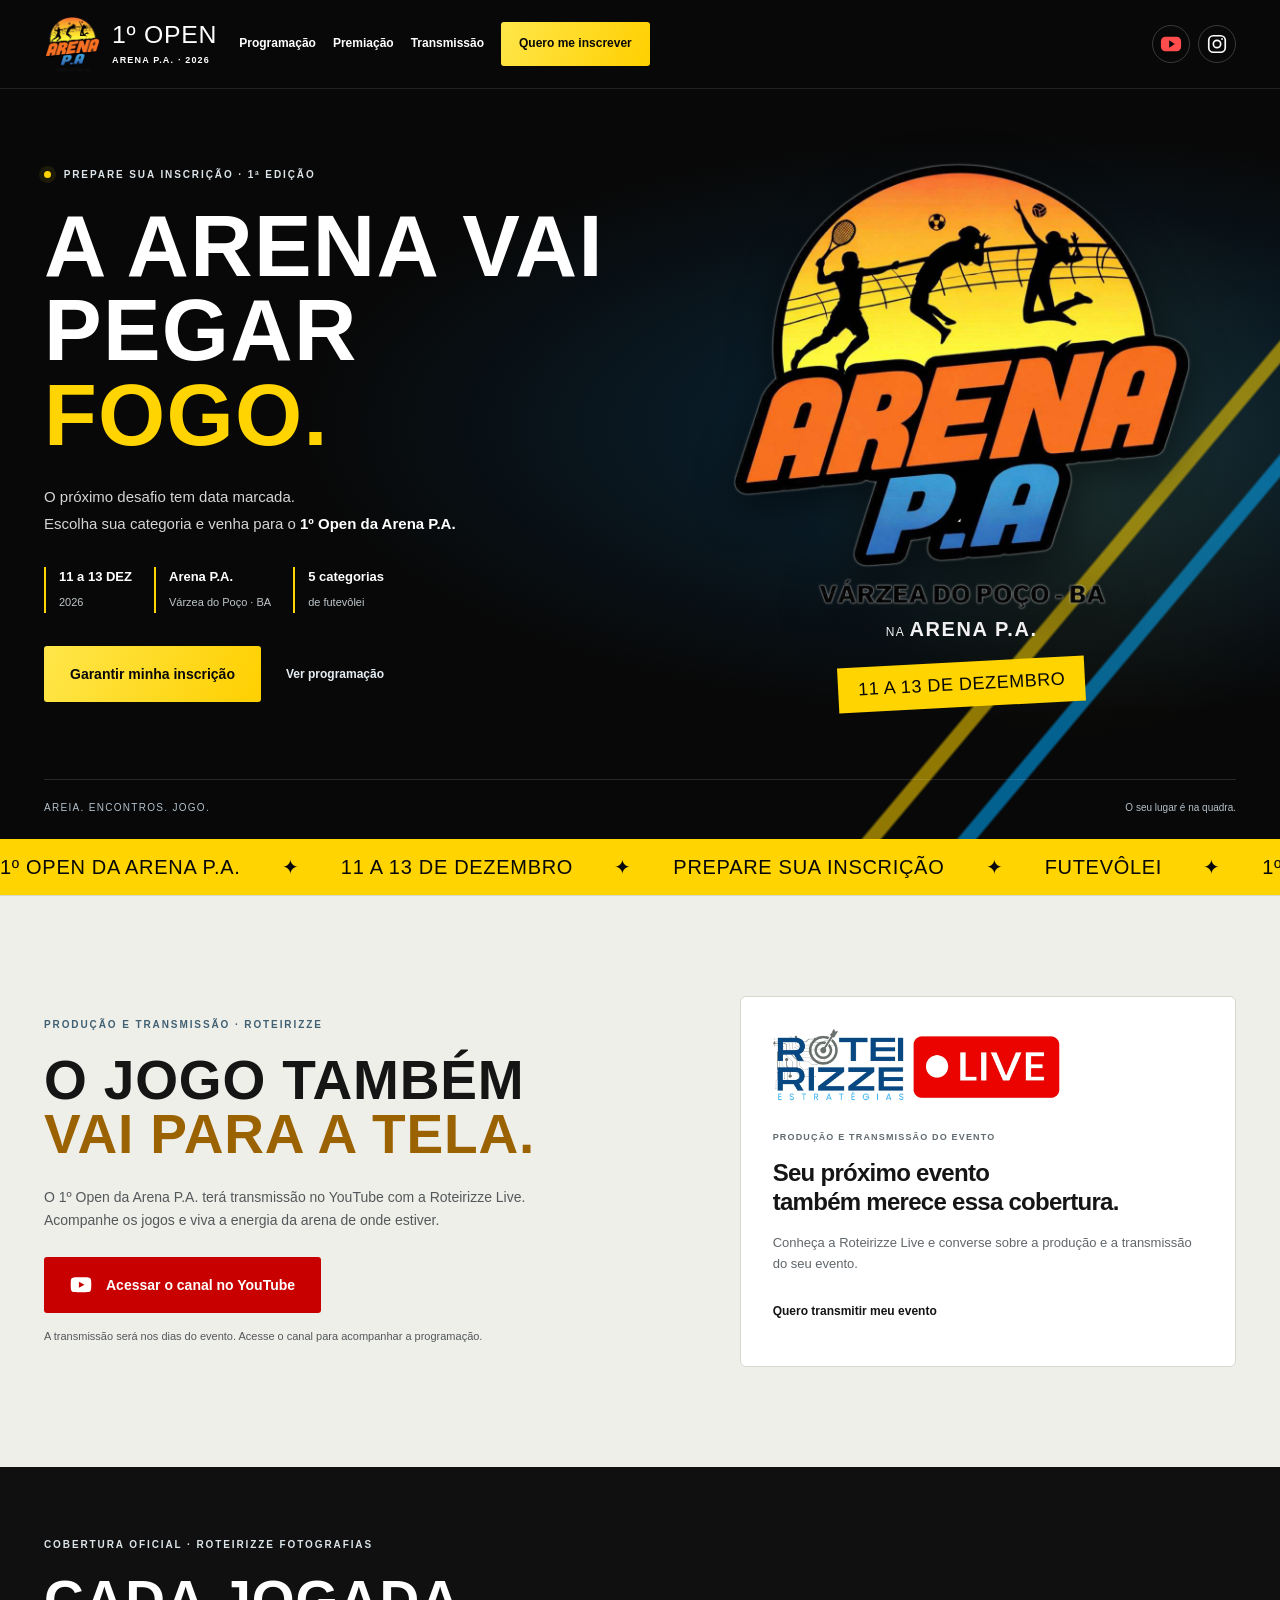
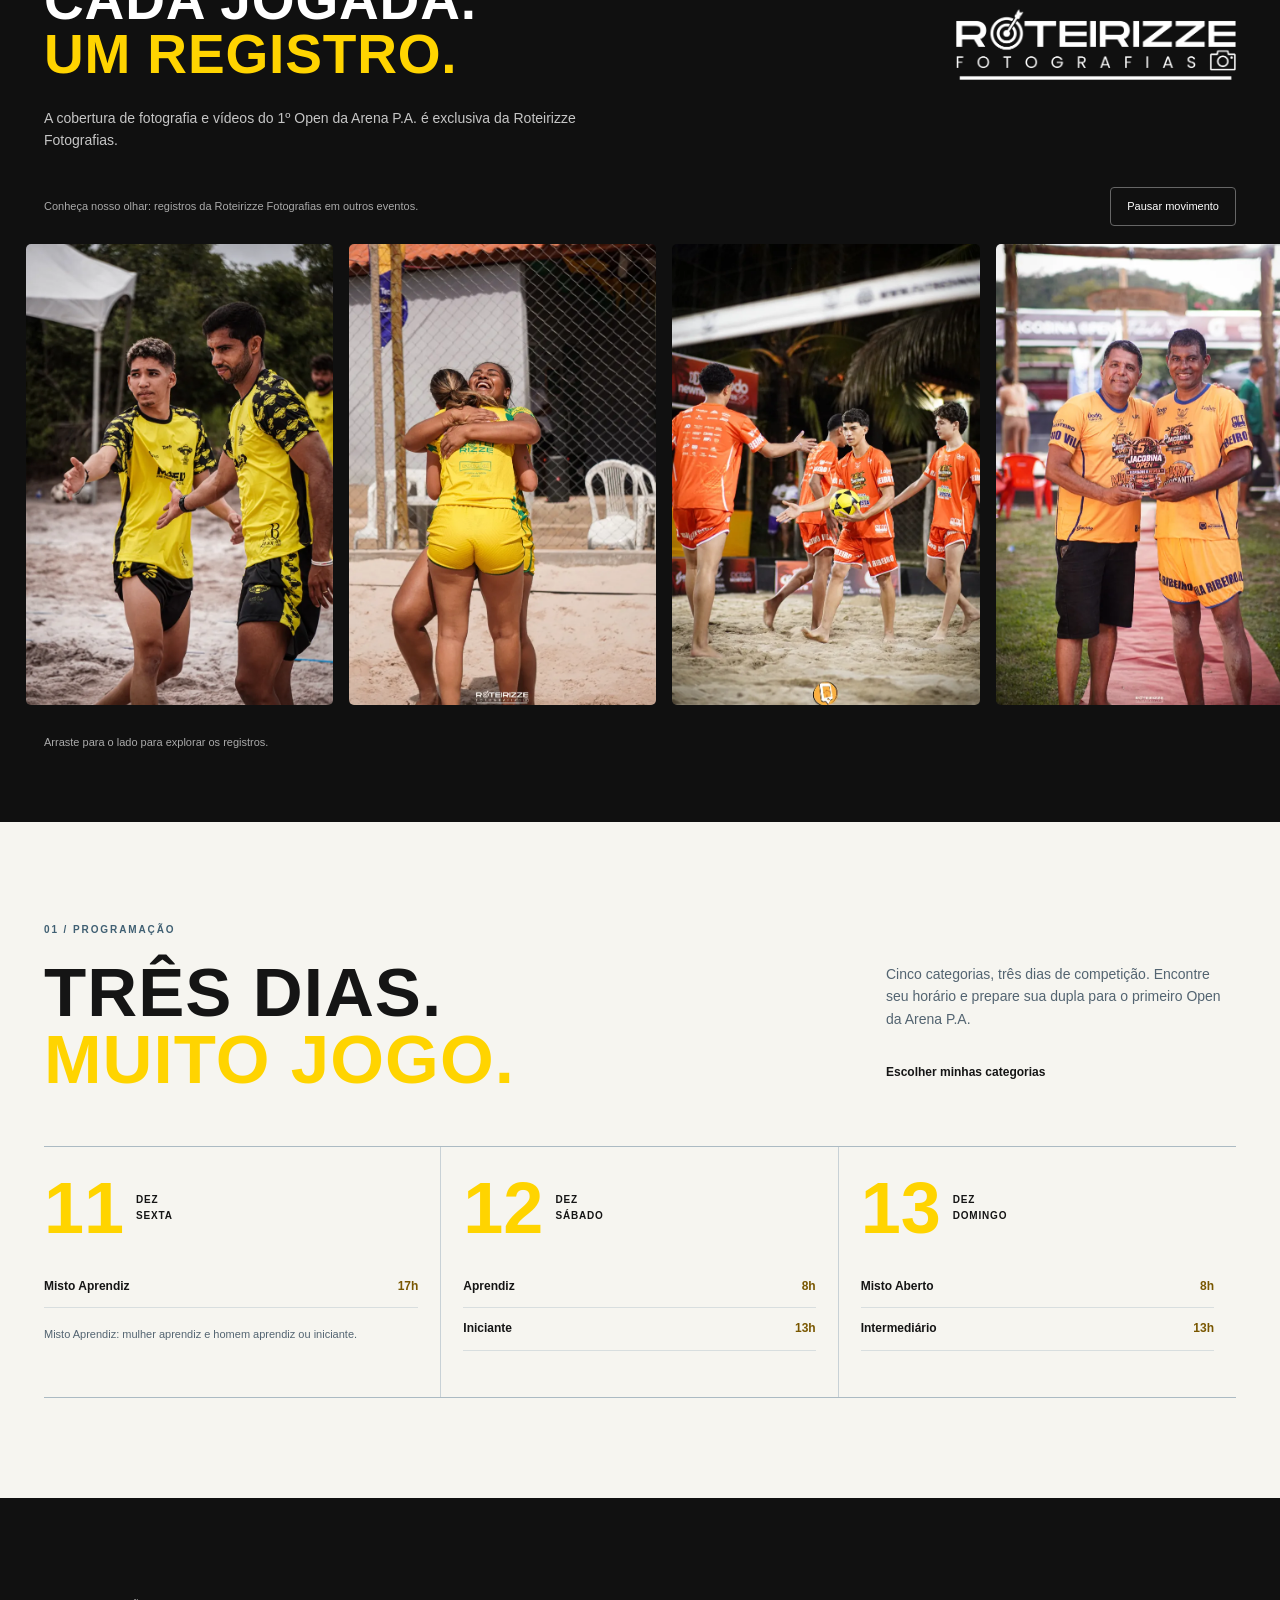
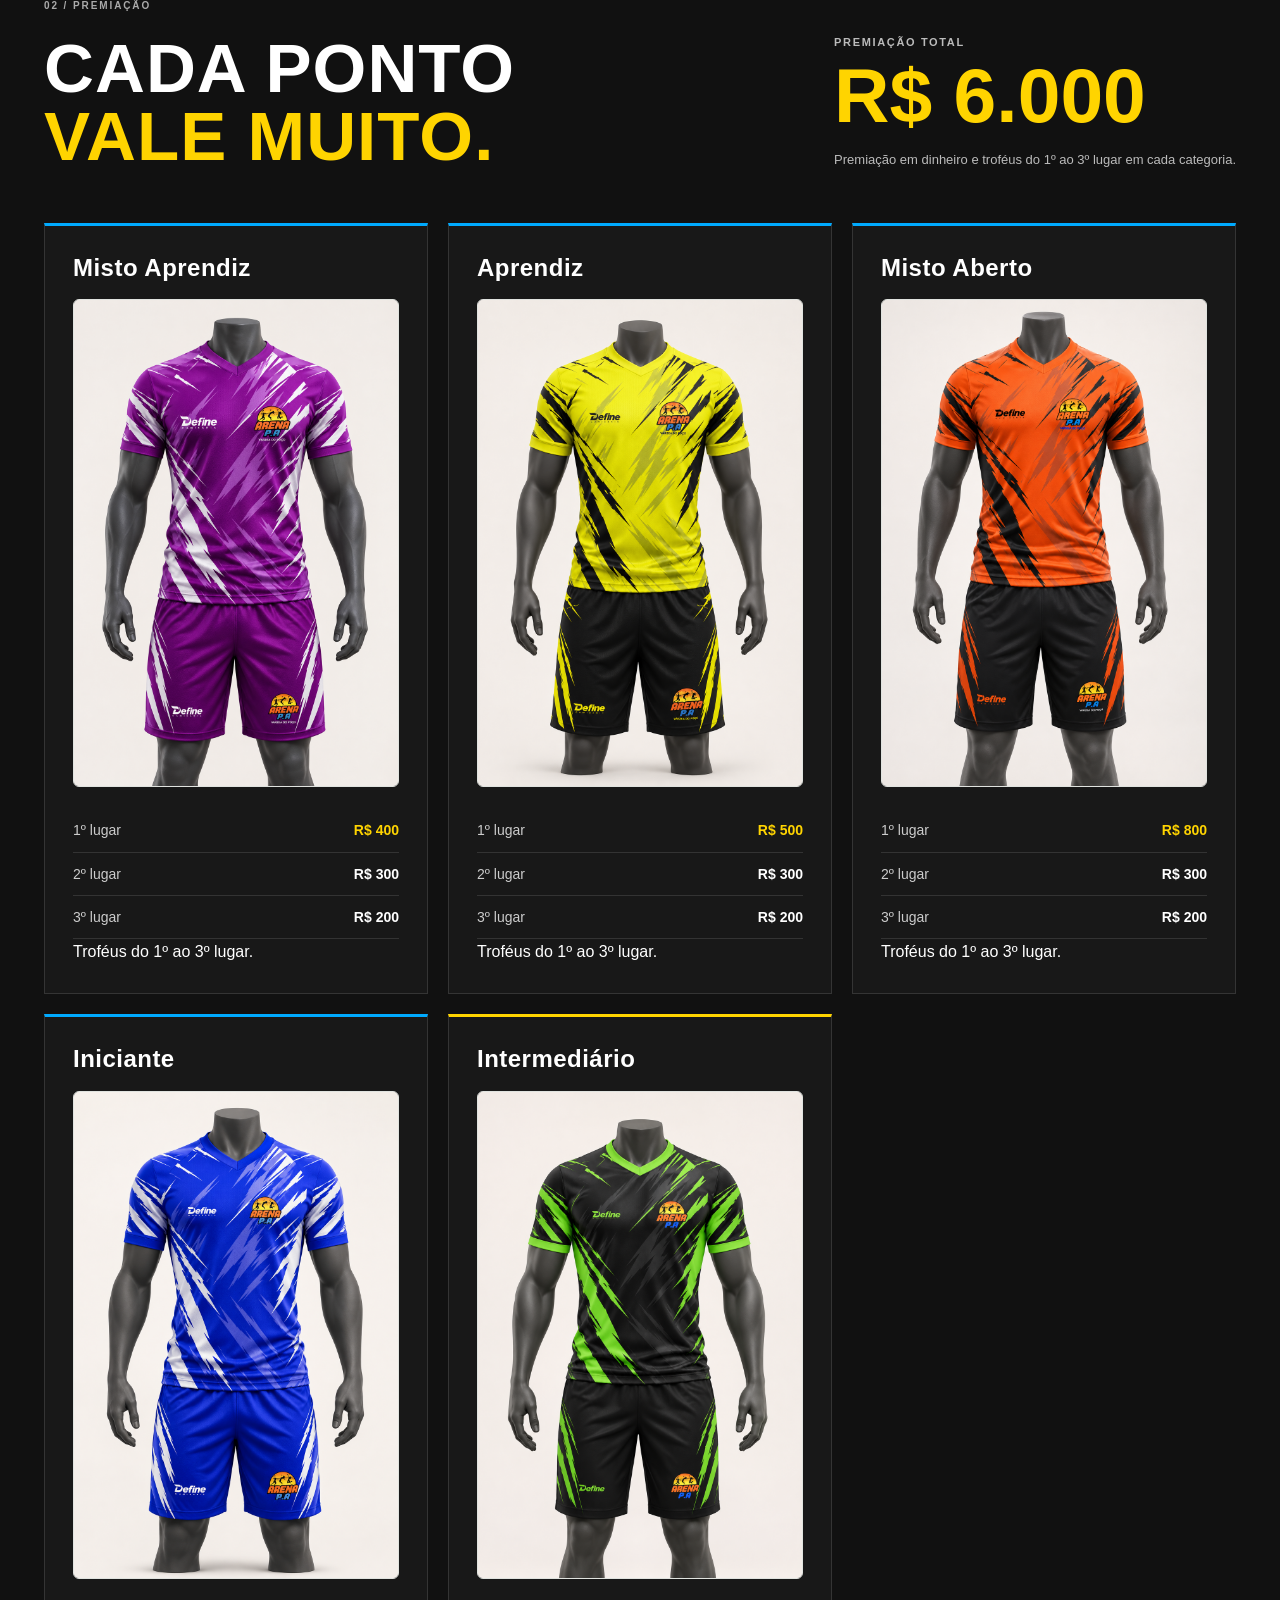
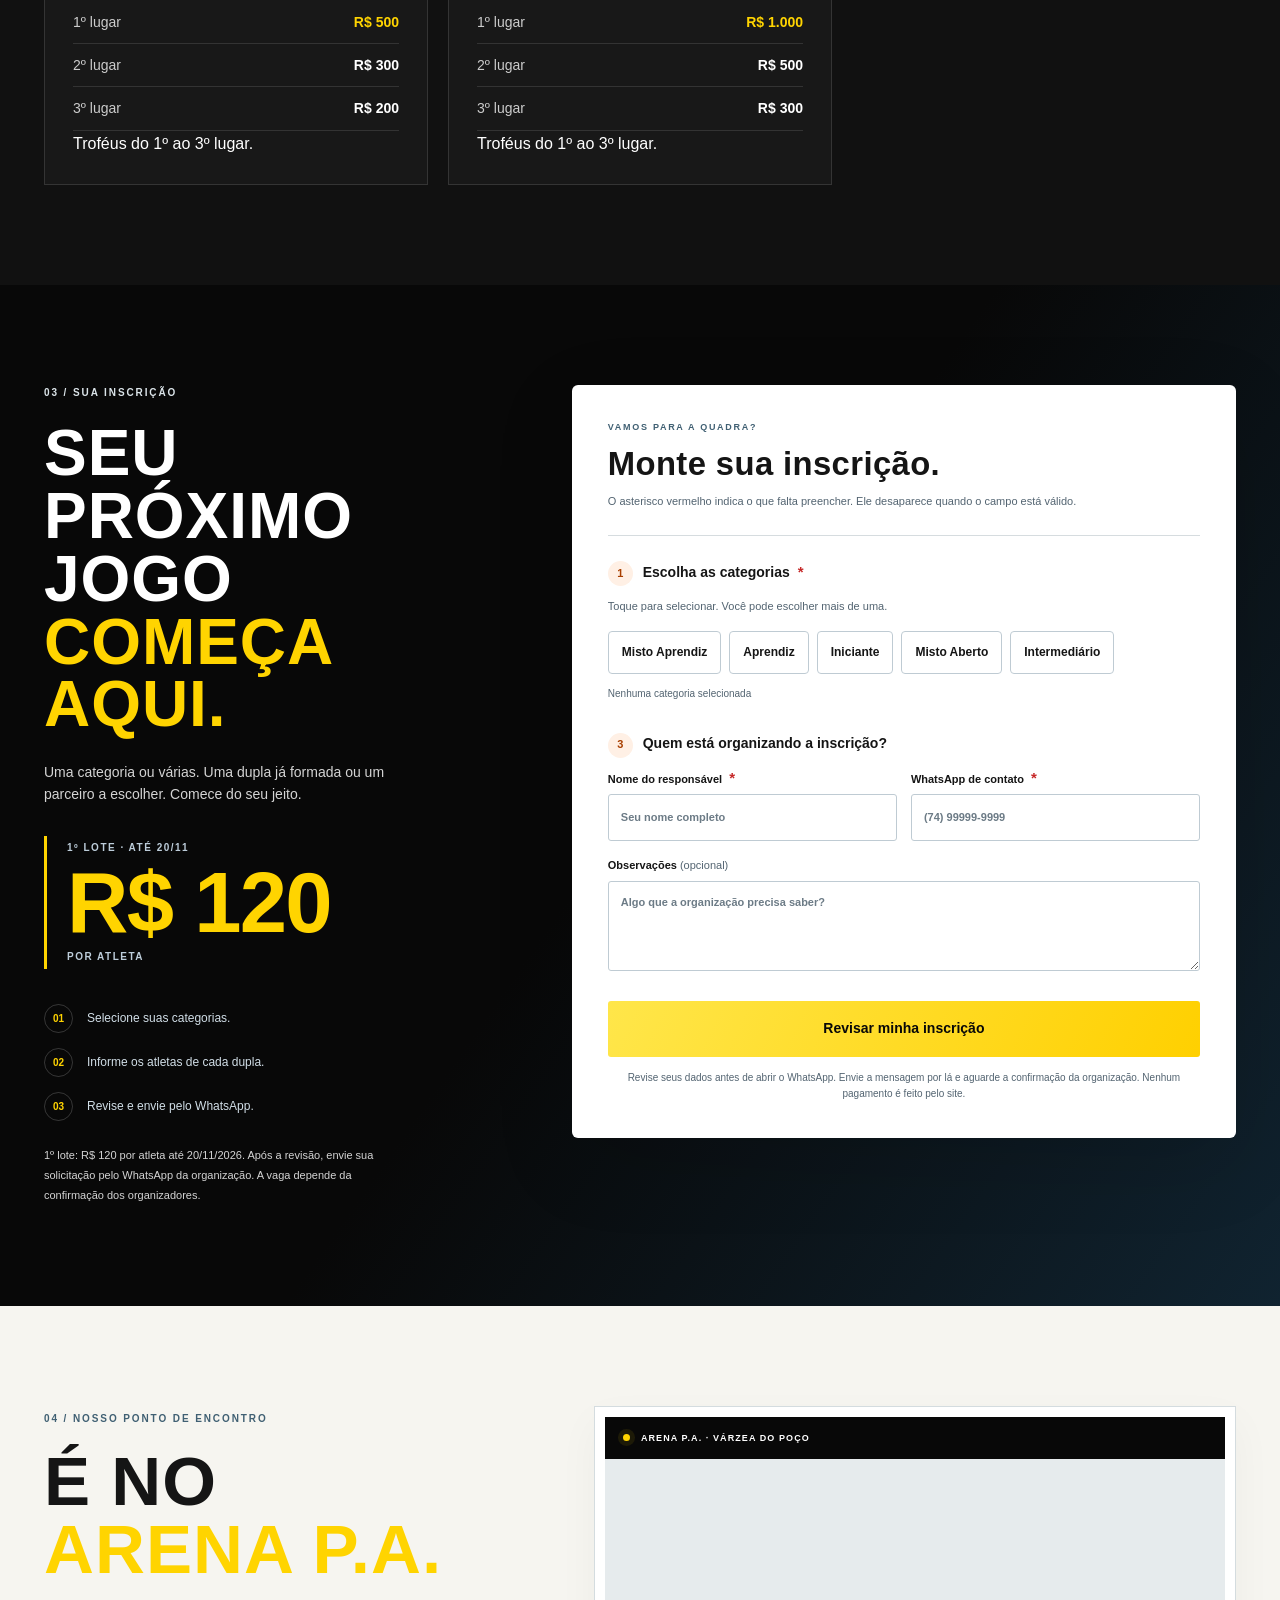
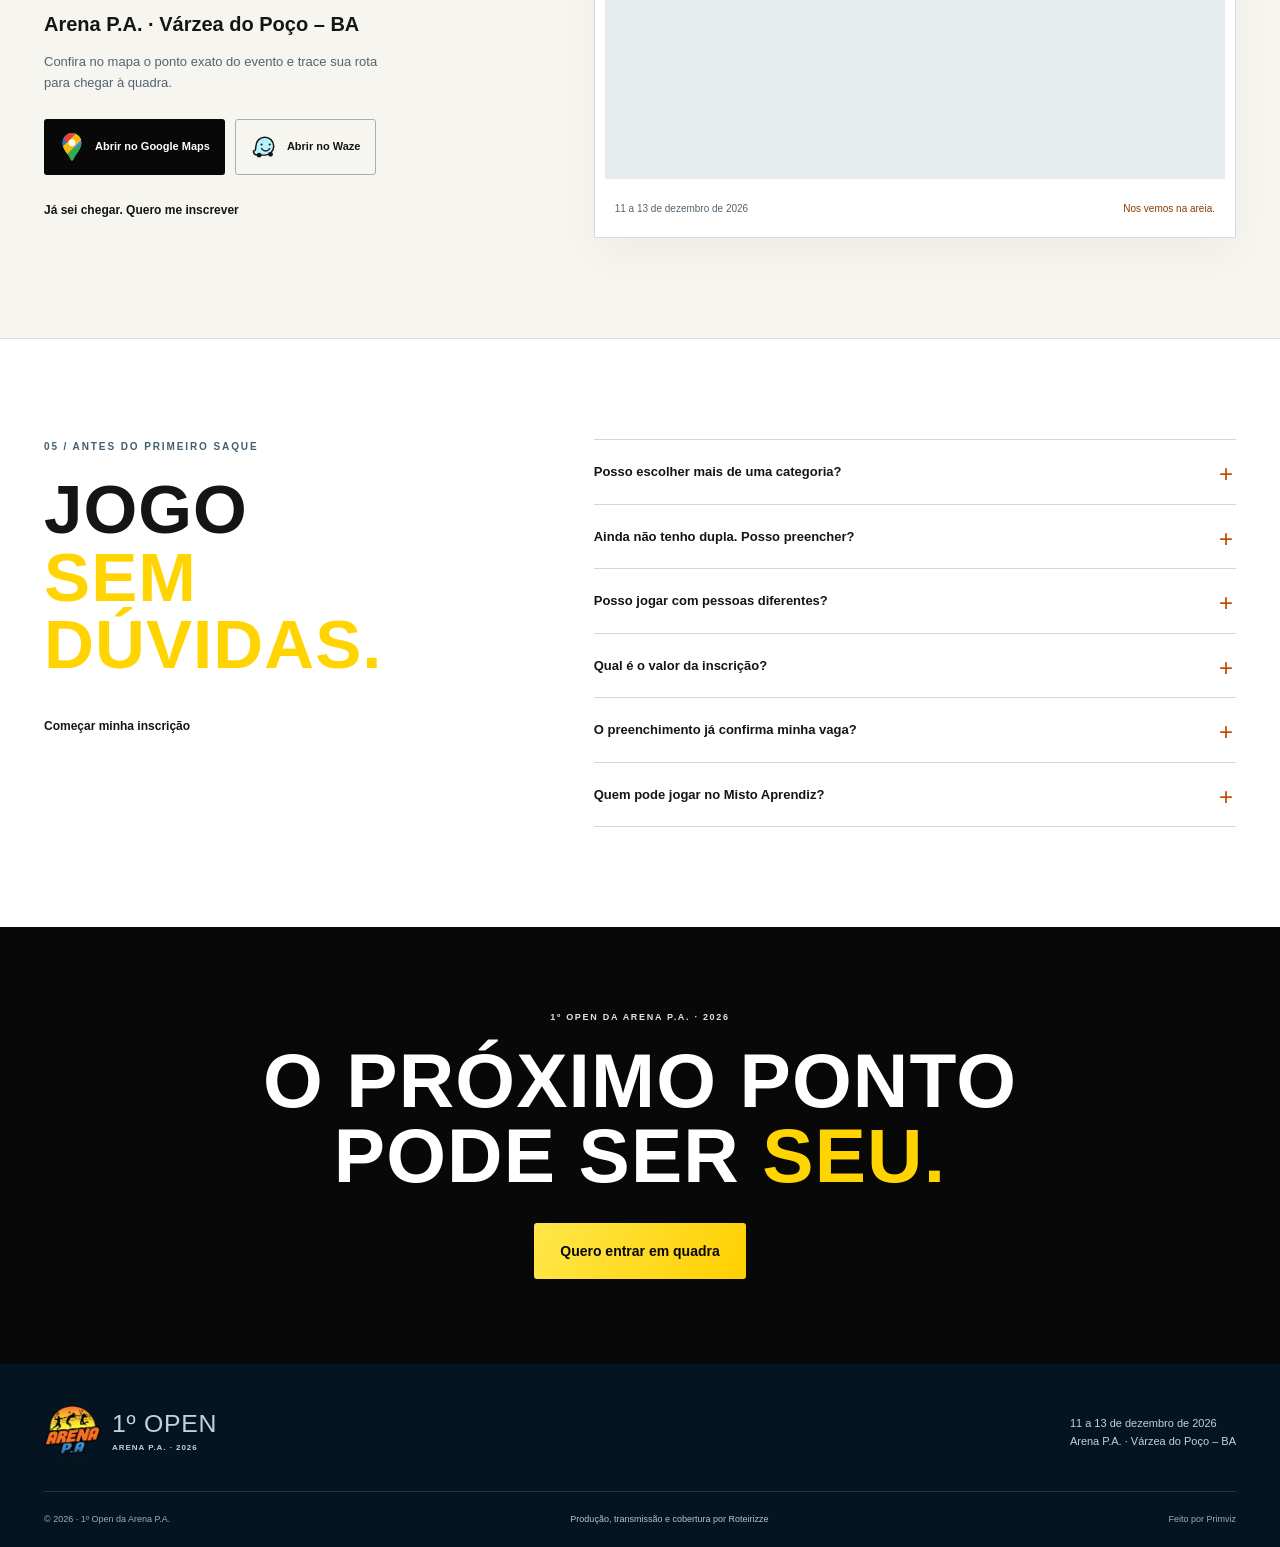
==== commit 3ddb7529: "V1.7.2" ====
--- a/index.html
+++ b/index.html
@@ -7,8 +7,8 @@
 <title>1º Open da Arena P.A. 2026 | Programação e inscrições</title>
 <meta name="description" content="De 11 a 13 de dezembro, o 1º Open da Arena P.A. reúne cinco categorias de futevôlei. Confira a programação, as premiações e prepare sua inscrição.">
 <meta property="og:title" content="1º Open da Arena P.A. • Programação e inscrições"><meta property="og:description" content="11 a 13 de dezembro de 2026. Futevôlei no Arena P.A. · Várzea do Poço – BA. R$ 6.000 em premiações."><meta property="og:type" content="website"><meta property="og:locale" content="pt_BR"><meta property="og:image" content="assets/images/logo-arena.png"><meta name="twitter:card" content="summary_large_image">
-<link rel="icon" href="favicon.png"><link rel="stylesheet" href="assets/css/style.css?v=20261117">
-<script src="assets/js/config.js?v=20261117" defer></script><script src="assets/js/script.js?v=20261117" defer></script>
+<link rel="icon" href="favicon.png"><link rel="stylesheet" href="assets/css/style.css?v=20261117-sem-preview">
+<script src="assets/js/config.js?v=20261117-sem-preview" defer></script><script src="assets/js/script.js?v=20261117-sem-preview" defer></script>
 </head>
 <body>
 <a class="skip" href="#conteudo">Pular para o conteúdo</a>
@@ -17,7 +17,7 @@
 <section id="inicio" class="hero"><div class="hero-grid wrap"><div class="hero-copy"><p class="eyebrow light"><span class="status-dot"></span> PREPARE SUA INSCRIÇÃO · 1ª EDIÇÃO</p><h1>A ARENA VAI<br>PEGAR <em>FOGO.</em></h1><p class="hero-lead">O próximo desafio tem data marcada.<br>Escolha sua categoria e venha para o <strong>1º Open da Arena P.A.</strong></p><div class="hero-details"><span><strong>11 a 13 DEZ</strong><small>2026</small></span><span><strong>Arena P.A.</strong><small>Várzea do Poço · BA</small></span><span><strong>5 categorias</strong><small>de futevôlei</small></span></div><div class="hero-actions"><a class="button" href="#registration-form">Garantir minha inscrição </a><a class="text-link" href="#programacao">Ver programação </a></div></div><div class="hero-mark"><div class="orbit" aria-hidden="true"></div><img src="assets/images/logo-arena.png" width="850" height="850" fetchpriority="high" alt="1º Open de Futevôlei 2026"><p>NA <strong>ARENA P.A.</strong></p><span class="edition">11 A 13 DE DEZEMBRO</span></div></div><div class="hero-bottom wrap"><span>AREIA. ENCONTROS. JOGO.</span><span>O seu lugar é na quadra. </span></div></section>
 <div class="ticker" aria-hidden="true"><div>1º OPEN DA ARENA P.A. <span>✦</span> 11 A 13 DE DEZEMBRO <span>✦</span> PREPARE SUA INSCRIÇÃO <span>✦</span> FUTEVÔLEI <span>✦</span> 1º OPEN DA ARENA P.A. <span>✦</span> 11 A 13 DE DEZEMBRO <span>✦</span> PREPARE SUA INSCRIÇÃO <span>✦</span> FUTEVÔLEI <span>✦</span></div></div>
 <section class="section broadcast" id="transmissao" aria-labelledby="broadcast-title"><div class="wrap broadcast-grid"><div class="broadcast-copy"><p class="eyebrow">PRODUÇÃO E TRANSMISSÃO · ROTEIRIZZE</p><h2 id="broadcast-title">O JOGO TAMBÉM<br><em>VAI PARA A TELA.</em></h2><p>O 1º Open da Arena P.A. terá transmissão no YouTube com a Roteirizze Live. Acompanhe os jogos e viva a energia da arena de onde estiver.</p><a class="button youtube-button" href="https://www.youtube.com/channel/UCUqhchC1ZIpKuG-DZPUT1CA" target="_blank" rel="noopener noreferrer"><svg viewBox="0 0 24 24" width="22" height="22" aria-hidden="true"><path fill="currentColor" d="M23 7s-.2-1.6-.9-2.3c-.9-.9-1.9-.9-2.3-1C16.6 3.5 12 3.5 12 3.5s-4.6 0-7.8.2c-.4.1-1.4.1-2.3 1C1.2 5.4 1 7 1 7S.8 8.9.8 10.8v1.8C.8 14.5 1 16.4 1 16.4s.2 1.6.9 2.3c.9.9 2.1.9 2.6 1 1.9.2 7.5.3 7.5.3s4.6 0 7.8-.3c.4 0 1.4 0 2.3-1 .7-.7.9-2.3.9-2.3s.2-1.9.2-3.8v-1.8C23.2 8.9 23 7 23 7ZM9.7 15.1V8.4l6.1 3.4-6.1 3.3Z"/></svg>Acessar o canal no YouTube </a><p class="broadcast-note">A transmissão será nos dias do evento. Acesse o canal para acompanhar a programação.</p></div><aside class="production-card" aria-label="Conheça a Roteirizze Live"><img src="assets/images/roteirizze-live.webp" width="2048" height="512" loading="lazy" alt="Roteirizze Estratégias Live"><span class="production-label">PRODUÇÃO E TRANSMISSÃO DO EVENTO</span><h3>Seu próximo evento<br>também merece essa cobertura.</h3><p>Conheça a Roteirizze Live e converse sobre a produção e a transmissão do seu evento.</p><a class="text-link dark" href="https://roteirizze.site/live" target="_blank" rel="noopener noreferrer">Quero transmitir meu evento </a></aside></div></section><section class="photo-coverage" id="fotografias" aria-labelledby="photos-title"><div class="wrap photo-heading"><div><p class="eyebrow light">COBERTURA OFICIAL · ROTEIRIZZE FOTOGRAFIAS</p><h2 id="photos-title">CADA JOGADA.<br><em>UM REGISTRO.</em></h2><p>A cobertura de fotografia e vídeos do 1º Open da Arena P.A. é exclusiva da Roteirizze Fotografias.</p></div><img class="photography-logo" src="assets/images/roteirizze-fotografias.png" width="1200" height="320" loading="lazy" alt="Roteirizze Fotografias"></div><div class="wrap gallery-caption"><p>Conheça nosso olhar: registros da Roteirizze Fotografias em outros eventos.</p><button id="gallery-toggle" type="button" aria-controls="photo-rail" aria-pressed="true">Pausar movimento</button></div><div class="photo-rail" id="photo-rail" tabindex="0" role="region" aria-label="Portfólio de fotografia. Deslize para ver mais fotos ou use as setas do teclado."><figure><img src="assets/images/fotografias/foto-01.webp" width="600" height="900" loading="lazy" decoding="async" draggable="false" alt="Registro de futevôlei da Roteirizze Fotografias, foto 1"></figure><figure><img src="assets/images/fotografias/foto-02.webp" width="600" height="900" loading="lazy" decoding="async" draggable="false" alt="Registro de futevôlei da Roteirizze Fotografias, foto 2"></figure><figure><img src="assets/images/fotografias/foto-03.webp" width="600" height="900" loading="lazy" decoding="async" draggable="false" alt="Registro de futevôlei da Roteirizze Fotografias, foto 3"></figure><figure><img src="assets/images/fotografias/foto-04.webp" width="600" height="900" loading="lazy" decoding="async" draggable="false" alt="Registro de futevôlei da Roteirizze Fotografias, foto 4"></figure><figure><img src="assets/images/fotografias/foto-05.webp" width="600" height="900" loading="lazy" decoding="async" draggable="false" alt="Registro de futevôlei da Roteirizze Fotografias, foto 5"></figure><figure><img src="assets/images/fotografias/foto-06.webp" width="600" height="900" loading="lazy" decoding="async" draggable="false" alt="Registro de futevôlei da Roteirizze Fotografias, foto 6"></figure><figure><img src="assets/images/fotografias/foto-07.webp" width="600" height="900" loading="lazy" decoding="async" draggable="false" alt="Registro de futevôlei da Roteirizze Fotografias, foto 7"></figure><figure><img src="assets/images/fotografias/foto-08.webp" width="600" height="900" loading="lazy" decoding="async" draggable="false" alt="Registro de futevôlei da Roteirizze Fotografias, foto 8"></figure><figure><img src="assets/images/fotografias/foto-09.webp" width="600" height="900" loading="lazy" decoding="async" draggable="false" alt="Registro de futevôlei da Roteirizze Fotografias, foto 9"></figure><figure><img src="assets/images/fotografias/foto-10.webp" width="600" height="900" loading="lazy" decoding="async" draggable="false" alt="Registro de futevôlei da Roteirizze Fotografias, foto 10"></figure><figure><img src="assets/images/fotografias/foto-11.webp" width="600" height="900" loading="lazy" decoding="async" draggable="false" alt="Registro de futevôlei da Roteirizze Fotografias, foto 11"></figure><figure><img src="assets/images/fotografias/foto-12.webp" width="600" height="900" loading="lazy" decoding="async" draggable="false" alt="Registro de futevôlei da Roteirizze Fotografias, foto 12"></figure><figure><img src="assets/images/fotografias/foto-13.webp" width="600" height="900" loading="lazy" decoding="async" draggable="false" alt="Registro de futevôlei da Roteirizze Fotografias, foto 13"></figure><figure><img src="assets/images/fotografias/foto-14.webp" width="600" height="900" loading="lazy" decoding="async" draggable="false" alt="Registro de futevôlei da Roteirizze Fotografias, foto 14"></figure><figure><img src="assets/images/fotografias/foto-15.webp" width="600" height="900" loading="lazy" decoding="async" draggable="false" alt="Registro de futevôlei da Roteirizze Fotografias, foto 15"></figure><figure><img src="assets/images/fotografias/foto-16.webp" width="600" height="900" loading="lazy" decoding="async" draggable="false" alt="Registro de futevôlei da Roteirizze Fotografias, foto 16"></figure><figure><img src="assets/images/fotografias/foto-17.webp" width="600" height="900" loading="lazy" decoding="async" draggable="false" alt="Registro de futevôlei da Roteirizze Fotografias, foto 17"></figure><figure><img src="assets/images/fotografias/foto-18.webp" width="600" height="900" loading="lazy" decoding="async" draggable="false" alt="Registro de futevôlei da Roteirizze Fotografias, foto 18"></figure><figure><img src="assets/images/fotografias/foto-19.webp" width="600" height="900" loading="lazy" decoding="async" draggable="false" alt="Registro de futevôlei da Roteirizze Fotografias, foto 19"></figure><figure><img src="assets/images/fotografias/foto-20.webp" width="600" height="900" loading="lazy" decoding="async" draggable="false" alt="Registro de futevôlei da Roteirizze Fotografias, foto 20"></figure><figure><img src="assets/images/fotografias/foto-21.webp" width="600" height="900" loading="lazy" decoding="async" draggable="false" alt="Registro de futevôlei da Roteirizze Fotografias, foto 21"></figure></div><p class="wrap gallery-help">Arraste para o lado para explorar os registros.</p></section><section class="section program" id="programacao"><div class="wrap"><div class="section-top"><div><p class="eyebrow">01 / PROGRAMAÇÃO</p><h2>TRÊS DIAS.<br><em>MUITO JOGO.</em></h2></div><div class="section-intro"><p>Cinco categorias, três dias de competição. Encontre seu horário e prepare sua dupla para o primeiro Open da Arena P.A.</p><a class="text-link dark" href="#registration-form">Escolher minhas categorias </a></div></div><div class="days"><article class="day"><div class="day-date"><strong>11</strong><span>DEZ<br>SEXTA</span></div><ul><li><span>Misto Aprendiz</span><time>17h</time></li></ul><span class="day-note">Misto Aprendiz: mulher aprendiz e homem aprendiz ou iniciante.</span></article><article class="day"><div class="day-date"><strong>12</strong><span>DEZ<br>SÁBADO</span></div><ul><li><span>Aprendiz</span><time>8h</time></li><li><span>Iniciante</span><time>13h</time></li></ul></article><article class="day"><div class="day-date"><strong>13</strong><span>DEZ<br>DOMINGO</span></div><ul><li><span>Misto Aberto</span><time>8h</time></li><li><span>Intermediário</span><time>13h</time></li></ul></article></div></div></section>
-<section class="section prizes" id="premiacao"><div class="wrap"><div class="section-top"><div><p class="eyebrow">02 / PREMIAÇÃO</p><h2>CADA PONTO<br><em>VALE MUITO.</em></h2></div><div class="prize-total"><span>PREMIAÇÃO TOTAL</span><strong>R$ 6.000</strong><p>Premiação em dinheiro e troféus do 1º ao 3º lugar em cada categoria.</p></div></div><div class="prize-grid"><article class="prize-card"><h3>Misto Aprendiz</h3><ol><li><span>1º lugar</span><strong>R$ 400</strong></li><li><span>2º lugar</span><strong>R$ 300</strong></li><li><span>3º lugar</span><strong>R$ 200</strong></li></ol><p>Troféus do 1º ao 3º lugar.</p></article><article class="prize-card"><h3>Aprendiz</h3><ol><li><span>1º lugar</span><strong>R$ 500</strong></li><li><span>2º lugar</span><strong>R$ 300</strong></li><li><span>3º lugar</span><strong>R$ 200</strong></li></ol><p>Troféus do 1º ao 3º lugar.</p></article><article class="prize-card"><h3>Misto Aberto</h3><ol><li><span>1º lugar</span><strong>R$ 800</strong></li><li><span>2º lugar</span><strong>R$ 300</strong></li><li><span>3º lugar</span><strong>R$ 200</strong></li></ol><p>Troféus do 1º ao 3º lugar.</p></article><article class="prize-card"><h3>Iniciante</h3><ol><li><span>1º lugar</span><strong>R$ 500</strong></li><li><span>2º lugar</span><strong>R$ 300</strong></li><li><span>3º lugar</span><strong>R$ 200</strong></li></ol><p>Troféus do 1º ao 3º lugar.</p></article><article class="prize-card"><h3>Intermediário</h3><ol><li><span>1º lugar</span><strong>R$ 1.000</strong></li><li><span>2º lugar</span><strong>R$ 500</strong></li><li><span>3º lugar</span><strong>R$ 300</strong></li></ol><p>Troféus do 1º ao 3º lugar.</p></article></div></div></section><section class="section registration" id="inscricao"><div class="wrap registration-grid"><div class="registration-copy"><p class="eyebrow light">03 / SUA INSCRIÇÃO</p><h2>SEU PRÓXIMO<br>JOGO <em>COMEÇA<br>AQUI.</em></h2><p>Uma categoria ou várias. Uma dupla já formada ou um parceiro a escolher. Comece do seu jeito.</p><div class="price"><span>1º LOTE · ATÉ 20/11</span><strong>R$ 120</strong><span>POR ATLETA</span></div><ol class="steps"><li><span>01</span>Selecione suas categorias.</li><li><span>02</span>Informe os atletas de cada dupla.</li><li><span>03</span>Revise e envie pelo WhatsApp.</li></ol><p class="fine-print light">1º lote: R$ 120 por atleta até 20/11/2026. Após a revisão, envie sua solicitação pelo WhatsApp da organização. A vaga depende da confirmação dos organizadores.</p></div>
+<section class="section prizes" id="premiacao"><div class="wrap"><div class="section-top"><div><p class="eyebrow">02 / PREMIAÇÃO</p><h2>CADA PONTO<br><em>VALE MUITO.</em></h2></div><div class="prize-total"><span>PREMIAÇÃO TOTAL</span><strong>R$ 6.000</strong><p>Premiação em dinheiro e troféus do 1º ao 3º lugar em cada categoria.</p></div></div><div class="prize-grid"><article class="prize-card"><h3>Misto Aprendiz</h3><figure class="category-uniform"><img src="assets/images/uniformes/misto-aprendiz.png" alt="Uniforme masculino de Misto Aprendiz no manequim: camisa e bermuda" width="1024" height="1536" loading="lazy" decoding="async"></figure><ol><li><span>1º lugar</span><strong>R$ 400</strong></li><li><span>2º lugar</span><strong>R$ 300</strong></li><li><span>3º lugar</span><strong>R$ 200</strong></li></ol><p>Troféus do 1º ao 3º lugar.</p></article><article class="prize-card"><h3>Aprendiz</h3><figure class="category-uniform"><img src="assets/images/uniformes/aprendiz.png" alt="Uniforme masculino de Aprendiz no manequim: camisa e bermuda" width="1024" height="1536" loading="lazy" decoding="async"></figure><ol><li><span>1º lugar</span><strong>R$ 500</strong></li><li><span>2º lugar</span><strong>R$ 300</strong></li><li><span>3º lugar</span><strong>R$ 200</strong></li></ol><p>Troféus do 1º ao 3º lugar.</p></article><article class="prize-card"><h3>Misto Aberto</h3><figure class="category-uniform"><img src="assets/images/uniformes/misto-aberto.png" alt="Uniforme masculino de Misto Aberto no manequim: camisa e bermuda" width="1024" height="1536" loading="lazy" decoding="async"></figure><ol><li><span>1º lugar</span><strong>R$ 800</strong></li><li><span>2º lugar</span><strong>R$ 300</strong></li><li><span>3º lugar</span><strong>R$ 200</strong></li></ol><p>Troféus do 1º ao 3º lugar.</p></article><article class="prize-card"><h3>Iniciante</h3><figure class="category-uniform"><img src="assets/images/uniformes/iniciante.png" alt="Uniforme masculino de Iniciante no manequim: camisa e bermuda" width="1024" height="1536" loading="lazy" decoding="async"></figure><ol><li><span>1º lugar</span><strong>R$ 500</strong></li><li><span>2º lugar</span><strong>R$ 300</strong></li><li><span>3º lugar</span><strong>R$ 200</strong></li></ol><p>Troféus do 1º ao 3º lugar.</p></article><article class="prize-card"><h3>Intermediário</h3><figure class="category-uniform"><img src="assets/images/uniformes/intermediario.png" alt="Uniforme masculino de Intermediário no manequim: camisa e bermuda" width="1024" height="1536" loading="lazy" decoding="async"></figure><ol><li><span>1º lugar</span><strong>R$ 1.000</strong></li><li><span>2º lugar</span><strong>R$ 500</strong></li><li><span>3º lugar</span><strong>R$ 300</strong></li></ol><p>Troféus do 1º ao 3º lugar.</p></article></div></div></section><section class="section registration" id="inscricao"><div class="wrap registration-grid"><div class="registration-copy"><p class="eyebrow light">03 / SUA INSCRIÇÃO</p><h2>SEU PRÓXIMO<br>JOGO <em>COMEÇA<br>AQUI.</em></h2><p>Uma categoria ou várias. Uma dupla já formada ou um parceiro a escolher. Comece do seu jeito.</p><div class="price"><span>1º LOTE · ATÉ 20/11</span><strong>R$ 120</strong><span>POR ATLETA</span></div><ol class="steps"><li><span>01</span>Selecione suas categorias.</li><li><span>02</span>Informe os atletas de cada dupla.</li><li><span>03</span>Revise e envie pelo WhatsApp.</li></ol><p class="fine-print light">1º lote: R$ 120 por atleta até 20/11/2026. Após a revisão, envie sua solicitação pelo WhatsApp da organização. A vaga depende da confirmação dos organizadores.</p></div>
 <form id="registration-form" class="form-panel" novalidate><div class="form-title"><span class="eyebrow">VAMOS PARA A QUADRA?</span><h3>Monte sua inscrição.</h3><p>O asterisco vermelho indica o que falta preencher. Ele desaparece quando o campo está válido.</p></div>
 <fieldset><legend><span>1</span> Escolha as categorias <span class="required-mark" id="categories-required" aria-hidden="true">*</span></legend><p class="field-help" id="category-help">Toque para selecionar. Você pode escolher mais de uma.</p><div id="category-options" class="category-options" aria-describedby="category-help"></div><p id="category-count" class="selection-count" aria-live="polite">Nenhuma categoria selecionada</p></fieldset>
 <fieldset id="teams-fieldset" hidden><legend><span>2</span> Atletas por categoria</legend><p class="field-help">Preencha os nomes e os tamanhos do short e da blusa de cada atleta. No Misto Aprendiz e no Misto Aberto, a atleta feminina pode escolher Tradicional ou Baby Look. Os tamanhos são P, M, G ou GG. Sem parceiro definido? Marque “Dupla a escolher”; o uniforme dele fica a definir.</p><div id="teams"></div></fieldset>
--- a/assets/css/style.css
+++ b/assets/css/style.css
@@ -52,3 +52,10 @@
 
 /* Ícones dos aplicativos de navegação. */
 .location-actions .navigation-icon{display:block;flex:0 0 auto;width:26px;height:30px}.location-actions .button{gap:10px}
+
+/* Uniformes masculinos por categoria. */
+.category-uniform{margin:18px 0 22px;background:#f5f5f2;border:1px solid #e0e3df;border-radius:6px;overflow:hidden}
+.category-uniform img{display:block;width:100%;height:auto;aspect-ratio:2/3;object-fit:contain;background:#f5f5f2}
+.category-uniform figcaption{padding:10px 12px;text-align:center;font:600 10px/1.5 Arial,sans-serif;color:#536471;border-top:1px solid #e0e3df}
+.form-uniform{width:min(100%,220px);margin:16px auto 24px}
+@media(max-width:760px){.prize-card .category-uniform{max-width:300px;margin:18px auto 22px}}
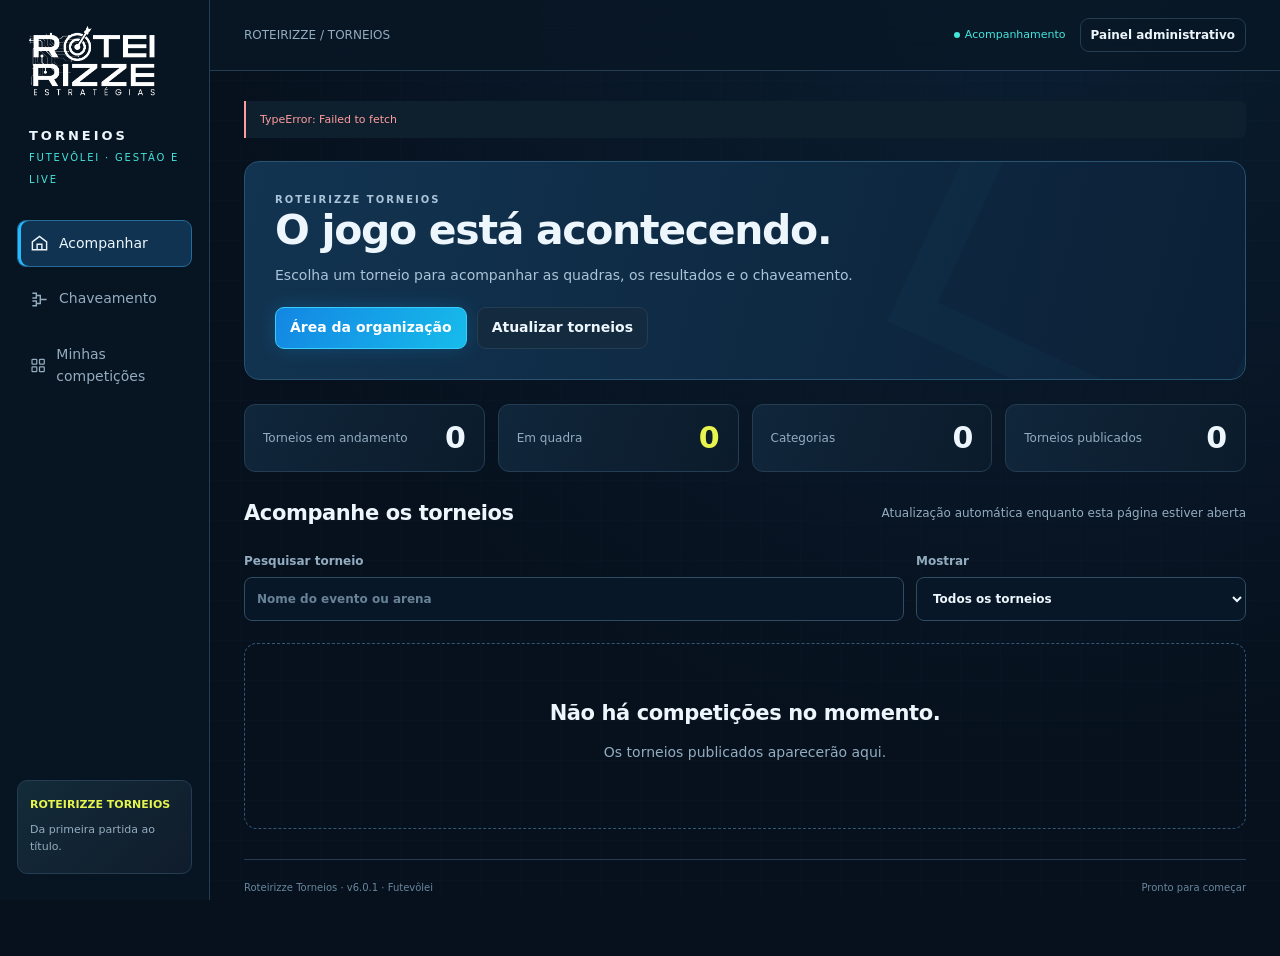
==== commit 839cb2be: "6.0.1" ====
--- a/index.html
+++ b/index.html
@@ -1,33 +1,3 @@
 <!doctype html>
-<html lang="pt-BR">
-<head>
-<meta charset="utf-8"><meta name="viewport" content="width=device-width, initial-scale=1">
-<meta name="site-version" content="1.4">
-<meta name="theme-color" content="#080808">
-<title>1º Open da Arena P.A. 2026 | Programação e inscrições</title>
-<meta name="description" content="De 11 a 13 de dezembro, o 1º Open da Arena P.A. reúne cinco categorias de futevôlei. Confira a programação, as premiações e prepare sua inscrição.">
-<meta property="og:title" content="1º Open da Arena P.A. • Programação e inscrições"><meta property="og:description" content="11 a 13 de dezembro de 2026. Futevôlei no Arena P.A. · Várzea do Poço – BA. R$ 6.000 em premiações."><meta property="og:type" content="website"><meta property="og:locale" content="pt_BR"><meta property="og:image" content="assets/images/logo-arena.png"><meta name="twitter:card" content="summary_large_image">
-<link rel="icon" href="favicon.png"><link rel="stylesheet" href="assets/css/style.css?v=20261117-sem-preview">
-<script src="assets/js/config.js?v=20261117-sem-preview" defer></script><script src="assets/js/script.js?v=20261117-sem-preview" defer></script>
-</head>
-<body>
-<a class="skip" href="#conteudo">Pular para o conteúdo</a>
-<header class="header"><div class="wrap nav-wrap"><a href="#inicio" class="brand" aria-label="1º Open da Arena P.A., início"><img src="assets/images/logo-arena.png" width="60" height="60" alt="Marca do 1º Open"><span>1º OPEN <small>ARENA P.A. · 2026</small></span></a><div class="header-socials"><a class="social-icon youtube" href="https://www.youtube.com/channel/UCUqhchC1ZIpKuG-DZPUT1CA" target="_blank" rel="noopener noreferrer" aria-label="YouTube da Roteirizze Live"><svg viewBox="0 0 24 24" width="22" height="22" aria-hidden="true"><rect x="1" y="4" width="22" height="16" rx="5" fill="currentColor"/><path d="m10 8 6 4-6 4z" fill="#080808"/></svg></a><a class="social-icon instagram" href="https://www.instagram.com/arenap.a/" target="_blank" rel="noopener noreferrer" aria-label="Instagram da Arena P.A. @arenap.a"><svg viewBox="0 0 24 24" width="22" height="22" fill="none" stroke="currentColor" stroke-width="1.8" aria-hidden="true"><rect x="3" y="3" width="18" height="18" rx="5"/><circle cx="12" cy="12" r="4"/><circle cx="17.5" cy="6.5" r="1" fill="currentColor" stroke="none"/></svg></a></div><button id="menu-toggle" class="menu-toggle" aria-controls="menu" aria-expanded="false">Menu <span aria-hidden="true">☰</span></button><nav id="menu" aria-label="Principal"><a href="#programacao">Programação</a><a href="#premiacao">Premiação</a><a href="#transmissao">Transmissão</a><a class="button small" href="#registration-form">Quero me inscrever </a></nav></div></header>
-<main id="conteudo">
-<section id="inicio" class="hero"><div class="hero-grid wrap"><div class="hero-copy"><p class="eyebrow light"><span class="status-dot"></span> PREPARE SUA INSCRIÇÃO · 1ª EDIÇÃO</p><h1>A ARENA VAI<br>PEGAR <em>FOGO.</em></h1><p class="hero-lead">O próximo desafio tem data marcada.<br>Escolha sua categoria e venha para o <strong>1º Open da Arena P.A.</strong></p><div class="hero-details"><span><strong>11 a 13 DEZ</strong><small>2026</small></span><span><strong>Arena P.A.</strong><small>Várzea do Poço · BA</small></span><span><strong>5 categorias</strong><small>de futevôlei</small></span></div><div class="hero-actions"><a class="button" href="#registration-form">Garantir minha inscrição </a><a class="text-link" href="#programacao">Ver programação </a></div></div><div class="hero-mark"><div class="orbit" aria-hidden="true"></div><img src="assets/images/logo-arena.png" width="850" height="850" fetchpriority="high" alt="1º Open de Futevôlei 2026"><p>NA <strong>ARENA P.A.</strong></p><span class="edition">11 A 13 DE DEZEMBRO</span></div></div><div class="hero-bottom wrap"><span>AREIA. ENCONTROS. JOGO.</span><span>O seu lugar é na quadra. </span></div></section>
-<div class="ticker" aria-hidden="true"><div>1º OPEN DA ARENA P.A. <span>✦</span> 11 A 13 DE DEZEMBRO <span>✦</span> PREPARE SUA INSCRIÇÃO <span>✦</span> FUTEVÔLEI <span>✦</span> 1º OPEN DA ARENA P.A. <span>✦</span> 11 A 13 DE DEZEMBRO <span>✦</span> PREPARE SUA INSCRIÇÃO <span>✦</span> FUTEVÔLEI <span>✦</span></div></div>
-<section class="section broadcast" id="transmissao" aria-labelledby="broadcast-title"><div class="wrap broadcast-grid"><div class="broadcast-copy"><p class="eyebrow">PRODUÇÃO E TRANSMISSÃO · ROTEIRIZZE</p><h2 id="broadcast-title">O JOGO TAMBÉM<br><em>VAI PARA A TELA.</em></h2><p>O 1º Open da Arena P.A. terá transmissão no YouTube com a Roteirizze Live. Acompanhe os jogos e viva a energia da arena de onde estiver.</p><a class="button youtube-button" href="https://www.youtube.com/channel/UCUqhchC1ZIpKuG-DZPUT1CA" target="_blank" rel="noopener noreferrer"><svg viewBox="0 0 24 24" width="22" height="22" aria-hidden="true"><path fill="currentColor" d="M23 7s-.2-1.6-.9-2.3c-.9-.9-1.9-.9-2.3-1C16.6 3.5 12 3.5 12 3.5s-4.6 0-7.8.2c-.4.1-1.4.1-2.3 1C1.2 5.4 1 7 1 7S.8 8.9.8 10.8v1.8C.8 14.5 1 16.4 1 16.4s.2 1.6.9 2.3c.9.9 2.1.9 2.6 1 1.9.2 7.5.3 7.5.3s4.6 0 7.8-.3c.4 0 1.4 0 2.3-1 .7-.7.9-2.3.9-2.3s.2-1.9.2-3.8v-1.8C23.2 8.9 23 7 23 7ZM9.7 15.1V8.4l6.1 3.4-6.1 3.3Z"/></svg>Acessar o canal no YouTube </a><p class="broadcast-note">A transmissão será nos dias do evento. Acesse o canal para acompanhar a programação.</p></div><aside class="production-card" aria-label="Conheça a Roteirizze Live"><img src="assets/images/roteirizze-live.webp" width="2048" height="512" loading="lazy" alt="Roteirizze Estratégias Live"><span class="production-label">PRODUÇÃO E TRANSMISSÃO DO EVENTO</span><h3>Seu próximo evento<br>também merece essa cobertura.</h3><p>Conheça a Roteirizze Live e converse sobre a produção e a transmissão do seu evento.</p><a class="text-link dark" href="https://roteirizze.site/live" target="_blank" rel="noopener noreferrer">Quero transmitir meu evento </a></aside></div></section><section class="photo-coverage" id="fotografias" aria-labelledby="photos-title"><div class="wrap photo-heading"><div><p class="eyebrow light">COBERTURA OFICIAL · ROTEIRIZZE FOTOGRAFIAS</p><h2 id="photos-title">CADA JOGADA.<br><em>UM REGISTRO.</em></h2><p>A cobertura de fotografia e vídeos do 1º Open da Arena P.A. é exclusiva da Roteirizze Fotografias.</p></div><img class="photography-logo" src="assets/images/roteirizze-fotografias.png" width="1200" height="320" loading="lazy" alt="Roteirizze Fotografias"></div><div class="wrap gallery-caption"><p>Conheça nosso olhar: registros da Roteirizze Fotografias em outros eventos.</p><button id="gallery-toggle" type="button" aria-controls="photo-rail" aria-pressed="true">Pausar movimento</button></div><div class="photo-rail" id="photo-rail" tabindex="0" role="region" aria-label="Portfólio de fotografia. Deslize para ver mais fotos ou use as setas do teclado."><figure><img src="assets/images/fotografias/foto-01.webp" width="600" height="900" loading="lazy" decoding="async" draggable="false" alt="Registro de futevôlei da Roteirizze Fotografias, foto 1"></figure><figure><img src="assets/images/fotografias/foto-02.webp" width="600" height="900" loading="lazy" decoding="async" draggable="false" alt="Registro de futevôlei da Roteirizze Fotografias, foto 2"></figure><figure><img src="assets/images/fotografias/foto-03.webp" width="600" height="900" loading="lazy" decoding="async" draggable="false" alt="Registro de futevôlei da Roteirizze Fotografias, foto 3"></figure><figure><img src="assets/images/fotografias/foto-04.webp" width="600" height="900" loading="lazy" decoding="async" draggable="false" alt="Registro de futevôlei da Roteirizze Fotografias, foto 4"></figure><figure><img src="assets/images/fotografias/foto-05.webp" width="600" height="900" loading="lazy" decoding="async" draggable="false" alt="Registro de futevôlei da Roteirizze Fotografias, foto 5"></figure><figure><img src="assets/images/fotografias/foto-06.webp" width="600" height="900" loading="lazy" decoding="async" draggable="false" alt="Registro de futevôlei da Roteirizze Fotografias, foto 6"></figure><figure><img src="assets/images/fotografias/foto-07.webp" width="600" height="900" loading="lazy" decoding="async" draggable="false" alt="Registro de futevôlei da Roteirizze Fotografias, foto 7"></figure><figure><img src="assets/images/fotografias/foto-08.webp" width="600" height="900" loading="lazy" decoding="async" draggable="false" alt="Registro de futevôlei da Roteirizze Fotografias, foto 8"></figure><figure><img src="assets/images/fotografias/foto-09.webp" width="600" height="900" loading="lazy" decoding="async" draggable="false" alt="Registro de futevôlei da Roteirizze Fotografias, foto 9"></figure><figure><img src="assets/images/fotografias/foto-10.webp" width="600" height="900" loading="lazy" decoding="async" draggable="false" alt="Registro de futevôlei da Roteirizze Fotografias, foto 10"></figure><figure><img src="assets/images/fotografias/foto-11.webp" width="600" height="900" loading="lazy" decoding="async" draggable="false" alt="Registro de futevôlei da Roteirizze Fotografias, foto 11"></figure><figure><img src="assets/images/fotografias/foto-12.webp" width="600" height="900" loading="lazy" decoding="async" draggable="false" alt="Registro de futevôlei da Roteirizze Fotografias, foto 12"></figure><figure><img src="assets/images/fotografias/foto-13.webp" width="600" height="900" loading="lazy" decoding="async" draggable="false" alt="Registro de futevôlei da Roteirizze Fotografias, foto 13"></figure><figure><img src="assets/images/fotografias/foto-14.webp" width="600" height="900" loading="lazy" decoding="async" draggable="false" alt="Registro de futevôlei da Roteirizze Fotografias, foto 14"></figure><figure><img src="assets/images/fotografias/foto-15.webp" width="600" height="900" loading="lazy" decoding="async" draggable="false" alt="Registro de futevôlei da Roteirizze Fotografias, foto 15"></figure><figure><img src="assets/images/fotografias/foto-16.webp" width="600" height="900" loading="lazy" decoding="async" draggable="false" alt="Registro de futevôlei da Roteirizze Fotografias, foto 16"></figure><figure><img src="assets/images/fotografias/foto-17.webp" width="600" height="900" loading="lazy" decoding="async" draggable="false" alt="Registro de futevôlei da Roteirizze Fotografias, foto 17"></figure><figure><img src="assets/images/fotografias/foto-18.webp" width="600" height="900" loading="lazy" decoding="async" draggable="false" alt="Registro de futevôlei da Roteirizze Fotografias, foto 18"></figure><figure><img src="assets/images/fotografias/foto-19.webp" width="600" height="900" loading="lazy" decoding="async" draggable="false" alt="Registro de futevôlei da Roteirizze Fotografias, foto 19"></figure><figure><img src="assets/images/fotografias/foto-20.webp" width="600" height="900" loading="lazy" decoding="async" draggable="false" alt="Registro de futevôlei da Roteirizze Fotografias, foto 20"></figure><figure><img src="assets/images/fotografias/foto-21.webp" width="600" height="900" loading="lazy" decoding="async" draggable="false" alt="Registro de futevôlei da Roteirizze Fotografias, foto 21"></figure></div><p class="wrap gallery-help">Arraste para o lado para explorar os registros.</p></section><section class="section program" id="programacao"><div class="wrap"><div class="section-top"><div><p class="eyebrow">01 / PROGRAMAÇÃO</p><h2>TRÊS DIAS.<br><em>MUITO JOGO.</em></h2></div><div class="section-intro"><p>Cinco categorias, três dias de competição. Encontre seu horário e prepare sua dupla para o primeiro Open da Arena P.A.</p><a class="text-link dark" href="#registration-form">Escolher minhas categorias </a></div></div><div class="days"><article class="day"><div class="day-date"><strong>11</strong><span>DEZ<br>SEXTA</span></div><ul><li><span>Misto Aprendiz</span><time>17h</time></li></ul><span class="day-note">Misto Aprendiz: mulher aprendiz e homem aprendiz ou iniciante.</span></article><article class="day"><div class="day-date"><strong>12</strong><span>DEZ<br>SÁBADO</span></div><ul><li><span>Aprendiz</span><time>8h</time></li><li><span>Iniciante</span><time>13h</time></li></ul></article><article class="day"><div class="day-date"><strong>13</strong><span>DEZ<br>DOMINGO</span></div><ul><li><span>Misto Aberto</span><time>8h</time></li><li><span>Intermediário</span><time>13h</time></li></ul></article></div></div></section>
-<section class="section prizes" id="premiacao"><div class="wrap"><div class="section-top"><div><p class="eyebrow">02 / PREMIAÇÃO</p><h2>CADA PONTO<br><em>VALE MUITO.</em></h2></div><div class="prize-total"><span>PREMIAÇÃO TOTAL</span><strong>R$ 6.000</strong><p>Premiação em dinheiro e troféus do 1º ao 3º lugar em cada categoria.</p></div></div><div class="prize-grid"><article class="prize-card"><h3>Misto Aprendiz</h3><figure class="category-uniform"><img src="assets/images/uniformes/misto-aprendiz.png" alt="Uniforme masculino de Misto Aprendiz no manequim: camisa e bermuda" width="1024" height="1536" loading="lazy" decoding="async"></figure><ol><li><span>1º lugar</span><strong>R$ 400</strong></li><li><span>2º lugar</span><strong>R$ 300</strong></li><li><span>3º lugar</span><strong>R$ 200</strong></li></ol><p>Troféus do 1º ao 3º lugar.</p></article><article class="prize-card"><h3>Aprendiz</h3><figure class="category-uniform"><img src="assets/images/uniformes/aprendiz.png" alt="Uniforme masculino de Aprendiz no manequim: camisa e bermuda" width="1024" height="1536" loading="lazy" decoding="async"></figure><ol><li><span>1º lugar</span><strong>R$ 500</strong></li><li><span>2º lugar</span><strong>R$ 300</strong></li><li><span>3º lugar</span><strong>R$ 200</strong></li></ol><p>Troféus do 1º ao 3º lugar.</p></article><article class="prize-card"><h3>Misto Aberto</h3><figure class="category-uniform"><img src="assets/images/uniformes/misto-aberto.png" alt="Uniforme masculino de Misto Aberto no manequim: camisa e bermuda" width="1024" height="1536" loading="lazy" decoding="async"></figure><ol><li><span>1º lugar</span><strong>R$ 800</strong></li><li><span>2º lugar</span><strong>R$ 300</strong></li><li><span>3º lugar</span><strong>R$ 200</strong></li></ol><p>Troféus do 1º ao 3º lugar.</p></article><article class="prize-card"><h3>Iniciante</h3><figure class="category-uniform"><img src="assets/images/uniformes/iniciante.png" alt="Uniforme masculino de Iniciante no manequim: camisa e bermuda" width="1024" height="1536" loading="lazy" decoding="async"></figure><ol><li><span>1º lugar</span><strong>R$ 500</strong></li><li><span>2º lugar</span><strong>R$ 300</strong></li><li><span>3º lugar</span><strong>R$ 200</strong></li></ol><p>Troféus do 1º ao 3º lugar.</p></article><article class="prize-card"><h3>Intermediário</h3><figure class="category-uniform"><img src="assets/images/uniformes/intermediario.png" alt="Uniforme masculino de Intermediário no manequim: camisa e bermuda" width="1024" height="1536" loading="lazy" decoding="async"></figure><ol><li><span>1º lugar</span><strong>R$ 1.000</strong></li><li><span>2º lugar</span><strong>R$ 500</strong></li><li><span>3º lugar</span><strong>R$ 300</strong></li></ol><p>Troféus do 1º ao 3º lugar.</p></article></div></div></section><section class="section registration" id="inscricao"><div class="wrap registration-grid"><div class="registration-copy"><p class="eyebrow light">03 / SUA INSCRIÇÃO</p><h2>SEU PRÓXIMO<br>JOGO <em>COMEÇA<br>AQUI.</em></h2><p>Uma categoria ou várias. Uma dupla já formada ou um parceiro a escolher. Comece do seu jeito.</p><div class="price"><span>1º LOTE · ATÉ 20/11</span><strong>R$ 120</strong><span>POR ATLETA</span></div><ol class="steps"><li><span>01</span>Selecione suas categorias.</li><li><span>02</span>Informe os atletas de cada dupla.</li><li><span>03</span>Revise e envie pelo WhatsApp.</li></ol><p class="fine-print light">1º lote: R$ 120 por atleta até 20/11/2026. Após a revisão, envie sua solicitação pelo WhatsApp da organização. A vaga depende da confirmação dos organizadores.</p></div>
-<form id="registration-form" class="form-panel" novalidate><div class="form-title"><span class="eyebrow">VAMOS PARA A QUADRA?</span><h3>Monte sua inscrição.</h3><p>O asterisco vermelho indica o que falta preencher. Ele desaparece quando o campo está válido.</p></div>
-<fieldset><legend><span>1</span> Escolha as categorias <span class="required-mark" id="categories-required" aria-hidden="true">*</span></legend><p class="field-help" id="category-help">Toque para selecionar. Você pode escolher mais de uma.</p><div id="category-options" class="category-options" aria-describedby="category-help"></div><p id="category-count" class="selection-count" aria-live="polite">Nenhuma categoria selecionada</p></fieldset>
-<fieldset id="teams-fieldset" hidden><legend><span>2</span> Atletas por categoria</legend><p class="field-help">Preencha os nomes e os tamanhos do short e da blusa de cada atleta. No Misto Aprendiz e no Misto Aberto, a atleta feminina pode escolher Tradicional ou Baby Look. Os tamanhos são P, M, G ou GG. Sem parceiro definido? Marque “Dupla a escolher”; o uniforme dele fica a definir.</p><div id="teams"></div></fieldset>
-<fieldset><legend><span>3</span> Quem está organizando a inscrição?</legend><div class="input-grid"><label>Nome do responsável <span class="required-mark" id="responsible-required" aria-hidden="true">*</span><input name="responsible" id="responsible" autocomplete="name" maxlength="100" required placeholder="Seu nome completo"></label><label>WhatsApp de contato <span class="required-mark" id="phone-required" aria-hidden="true">*</span><input name="phone" id="phone" type="tel" inputmode="tel" autocomplete="tel" maxlength="20" required placeholder="(74) 99999-9999"></label></div><label class="observation">Observações <span class="optional">(opcional)</span><textarea name="notes" id="notes" rows="3" maxlength="800" placeholder="Algo que a organização precisa saber?"></textarea></label></fieldset>
-<div id="form-error" class="form-error" role="alert" tabindex="-1" hidden></div><button class="button submit" type="submit">Revisar minha inscrição </button><p class="form-footnote">Revise seus dados antes de abrir o WhatsApp. Envie a mensagem por lá e aguarde a confirmação da organização. Nenhum pagamento é feito pelo site.</p><noscript><p class="form-error">Ative o JavaScript para selecionar categorias e montar sua inscrição. Contato da organização: (74) 99965-9042.</p></noscript></form></div></section>
-<section class="section location" id="localizacao"><div class="wrap location-grid"><div><p class="eyebrow">04 / NOSSO PONTO DE ENCONTRO</p><h2>É NO<br><em>ARENA P.A.</em></h2><p class="location-name">Arena P.A. · Várzea do Poço – BA</p><p>Confira no mapa o ponto exato do evento e trace sua rota para chegar à quadra.</p><div class="location-actions"><a id="maps-link" class="button navy" target="_blank" rel="noopener noreferrer"><svg class="navigation-icon" xmlns="http://www.w3.org/2000/svg" width="26" height="30" viewBox="0 0 24 28" aria-hidden="true" focusable="false"><defs><clipPath id="maps-pin-clip"><path d="M12 1a9 9 0 0 0-9 9c0 6.4 6.1 11.2 7.7 16a1.4 1.4 0 0 0 2.6 0C14.9 21.2 21 16.4 21 10a9 9 0 0 0-9-9Z"/></clipPath></defs><g clip-path="url(#maps-pin-clip)"><path fill="#34a853" d="M0 0h24v28H0z"/><path fill="#4285f4" d="M0 0h24v10L0 22z"/><path fill="#1a73e8" d="m0 0 9 9-9 9z"/><path fill="#fbbc04" d="m24 4-24 24V17L17 0z"/><path fill="#ea4335" d="M0 0h17L7 10z"/></g><circle cx="12" cy="10" r="3.2" fill="#fff"/></svg>Abrir no Google Maps</a><a id="waze-link" class="button outline" target="_blank" rel="noopener noreferrer"><svg class="navigation-icon" xmlns="http://www.w3.org/2000/svg" width="30" height="30" viewBox="0 0 32 32" aria-hidden="true" focusable="false"><path d="M6 15a11 11 0 1 1 11 11H8c-3 0-5-2-5-5 3 0 3-3 3-6Z" fill="#b9f2ff" stroke="#151515" stroke-width="1.8" stroke-linejoin="round"/><circle cx="10" cy="26" r="3" fill="#151515"/><circle cx="24" cy="25" r="3" fill="#151515"/><circle cx="13" cy="13" r="1.3" fill="#151515"/><circle cx="23" cy="13" r="1.3" fill="#151515"/><path d="M13 18q5 6 10 0" fill="none" stroke="#151515" stroke-width="1.7" stroke-linecap="round"/></svg>Abrir no Waze</a></div><a class="text-link dark" href="#registration-form">Já sei chegar. Quero me inscrever </a></div><div class="map-frame"><div class="map-label"><span class="status-dot"></span> ARENA P.A. · VÁRZEA DO POÇO</div><iframe id="map" title="Localização do Arena P.A. · Várzea do Poço – BA" loading="lazy" referrerpolicy="no-referrer-when-downgrade" allowfullscreen></iframe><p>11 a 13 de dezembro de 2026 <span>Nos vemos na areia.</span></p></div></div></section>
-<section class="section faq" id="duvidas"><div class="wrap faq-grid"><div><p class="eyebrow">05 / ANTES DO PRIMEIRO SAQUE</p><h2>JOGO<br><em>SEM DÚVIDAS.</em></h2><a class="text-link dark" href="#registration-form">Começar minha inscrição </a></div><div class="questions"><details><summary>Posso escolher mais de uma categoria?</summary><p>Sim. Selecione todas as categorias em que deseja participar e preencha os atletas de cada uma. As condições para múltiplas categorias devem ser confirmadas com a organização.</p></details><details><summary>Ainda não tenho dupla. Posso preencher?</summary><p>Sim. Informe o primeiro atleta e marque “Dupla a escolher” na categoria correspondente. Sua solicitação ficará com essa indicação na revisão.</p></details><details><summary>Posso jogar com pessoas diferentes?</summary><p>Sim. Cada categoria tem seus próprios campos de Atleta 1 e Atleta 2. Preencha os nomes da dupla de cada categoria separadamente.</p></details><details><summary>Qual é o valor da inscrição?</summary><p>O 1º lote custa R$ 120 por atleta e vai até 20/11/2026. Consulte a organização para as orientações de pagamento e condições de participação em múltiplas categorias.</p></details><details><summary>O preenchimento já confirma minha vaga?</summary><p>Não. Depois da revisão, envie sua solicitação pelo WhatsApp. A vaga só será confirmada pela organização após o contato.</p></details><details><summary>Quem pode jogar no Misto Aprendiz?</summary><p>Mulher aprendiz e homem aprendiz ou iniciante.</p></details></div></div></section>
-<section class="final-cta"><div class="wrap"><span class="eyebrow light">1º OPEN DA ARENA P.A. · 2026</span><h2>O PRÓXIMO PONTO<br>PODE SER <em>SEU.</em></h2><a class="button" href="#registration-form">Quero entrar em quadra </a></div></section>
-</main>
-<footer><div class="wrap footer-main"><a class="brand" href="#inicio"><img loading="lazy" src="assets/images/logo-arena.png" width="60" height="60" alt="1º Open"><span>1º OPEN<small>ARENA P.A. · 2026</small></span></a><div><p>11 a 13 de dezembro de 2026</p><p>Arena P.A. · Várzea do Poço – BA</p></div></div><div class="wrap footer-bottom"><span>© 2026 · 1º Open da Arena P.A.</span><a class="production-credit" href="#transmissao">Produção, transmissão e cobertura por Roteirizze</a><a class="primviz-credit" href="https://primviz.com.br" target="_blank" rel="noopener noreferrer">Feito por Primviz </a></div></footer>
-<a class="mobile-cta" href="#registration-form"><span>11–13 DEZ <small>2026</small></span><strong>Fazer inscrição</strong></a>
-<dialog id="review-dialog" aria-labelledby="review-title"><div class="dialog-inner"><button id="close-review" type="button" class="close" aria-label="Fechar revisão">×</button><p class="eyebrow">QUASE NA QUADRA</p><h3 id="review-title">Confira sua inscrição.</h3><p>Revise as categorias e os atletas antes de enviar à organização.</p><pre id="review-content"></pre><p class="field-help">Confira os nomes e tamanhos dos uniformes. Toque em “Enviar pelo WhatsApp” e envie a mensagem para a organização concluir sua solicitação.</p><a id="send-whatsapp" class="button submit" hidden target="_blank" rel="noopener noreferrer">Enviar pelo WhatsApp</a><button id="edit-review" type="button" class="edit-link">Voltar e editar os dados</button></div></dialog>
-</body></html>
+<html lang="pt-BR"><head><meta charset="utf-8"><script>/* Keep assets relative to the project folder on clean routes ending in /. */
+(function(){if(!location.pathname.endsWith('/'))return;var parts=location.pathname.split('/').filter(Boolean),leaf=(parts.pop()||'').toLowerCase();if(['admin','inscricoes','chaveamento','index'].indexOf(leaf)<0)return;var base=document.createElement('base');base.href='../';document.head.appendChild(base);})();</script><meta name="referrer" content="no-referrer"><script src="auth-redirect.js?v=6.0.1" defer></script><meta name="viewport" content="width=device-width,initial-scale=1"><meta name="theme-color" content="#071321"><title>Acompanhar | Roteirizze Torneios</title><meta name="description" content="Categorias, sorteio e acompanhamento de competições de futevôlei."><link rel="icon" href="assets/favicon.ico?v=6.0.1" sizes="any"><link rel="icon" href="assets/favicon-32.png?v=6.0.1" type="image/png" sizes="32x32"><link rel="apple-touch-icon" href="assets/apple-touch-icon.png?v=6.0.1"><link rel="stylesheet" href="styles.css?v=6.0.1"><script src="templates.js?v=6.0.1" defer></script><script src="routing.js?v=6.0.1" defer></script><script src="crossings.js?v=6.0.1" defer></script><script src="engine.js?v=6.0.1" defer></script><script src="match-origins.js?v=6.0.1" defer></script><script src="layout.js?v=6.0.1" defer></script><script src="config.js?v=6.0.1" defer></script><script src="vendor/supabase.js?v=2.118.0" defer></script><script src="cloud.js?v=6.0.1" defer></script><script src="viewport.js?v=6.0.1" defer></script><script src="print-bracket.js?v=6.0.1" defer></script><script src="portal.js?v=6.0.1" defer></script><script src="features.js?v=6.0.1" defer></script><script src="draw-show.js?v=6.0.1" defer></script><script src="management.js?v=6.0.1" defer></script><script src="category-memory.js?v=6.0.1" defer></script><script src="app.js?v=6.0.1" defer></script></head><body><div id="app"></div><dialog id="modal"></dialog><div id="toast" role="status" aria-live="polite"></div><noscript>Ative o JavaScript para usar o painel e acompanhar a competição.</noscript></body></html>
--- a/styles.css
+++ b/styles.css
@@ -0,0 +1,99 @@
+:root{color-scheme:dark;--bg:#07111e;--panel:#0e2032;--panel2:#12283d;--line:#243d52;--text:#edf6fc;--muted:#93acc0;--blue:#25bcff;--cyan:#43e6dd;--yellow:#e6f44d;--red:#ff9d9d;--shadow:0 10px 40px #0004}*{box-sizing:border-box}body{margin:0;background:radial-gradient(ellipse at 80% 0,#10375755,transparent 55%),var(--bg);color:var(--text);font:14px/1.55 system-ui,-apple-system,Segoe UI,sans-serif}body:before{content:'';position:fixed;inset:0;pointer-events:none;background-image:linear-gradient(#3d8bbc06 1px,transparent 1px),linear-gradient(90deg,#3d8bbc06 1px,transparent 1px);background-size:40px 40px;z-index:-1}button,input,select,textarea{font:inherit}button,a{-webkit-tap-highlight-color:transparent;touch-action:manipulation}button{cursor:pointer}a{color:inherit;text-decoration:none}button,.btn{display:inline-flex;align-items:center;justify-content:center;gap:7px;border:1px solid var(--line);background:#142b3f;color:var(--text);border-radius:9px;padding:10px 14px;font-weight:650;line-height:1.4;min-height:42px}button:hover,.btn:hover{border-color:var(--blue);background:#193b55}button.primary,.btn.primary{background:linear-gradient(120deg,#1386e3,#17bceb);border-color:#38cdff;color:white;box-shadow:0 0 19px #1ca9ff33}button.lime,.btn.lime{background:var(--yellow);border-color:var(--yellow);color:#18200a;box-shadow:0 0 18px #d9f13922}button.ghost,.btn.ghost{background:transparent}button.danger{color:var(--red);border-color:#713b4a;background:#341f2c}button.small,.btn.small{font-size:12px;padding:7px 10px;min-height:34px}button:disabled{opacity:.4;cursor:not-allowed;box-shadow:none}button:focus-visible,a:focus-visible,input:focus-visible,textarea:focus-visible,select:focus-visible{outline:3px solid var(--cyan);outline-offset:3px}input,select,textarea{background:#081727;border:1px solid #304c62;color:var(--text);border-radius:8px;padding:11px 12px;width:100%;min-width:0;min-height:44px}textarea{resize:vertical}label{display:block;color:var(--muted);font-size:12px;font-weight:600}label input,label select,label textarea{margin-top:7px}input::placeholder,textarea::placeholder{color:#688297}select{cursor:pointer}.app-shell{display:grid;grid-template-columns:210px minmax(0,1fr);min-height:100vh}.sidebar{border-right:1px solid var(--line);background:#081522eb;padding:26px 17px;display:flex;flex-direction:column;gap:30px;position:sticky;top:0;height:100vh}.logo{display:flex;align-items:center;gap:11px;padding:0 12px}.logo img{width:126px;height:70px;object-fit:contain}.sidebar .product{padding:0 12px}.product strong{display:block;letter-spacing:3px;font-size:13px}.product span{color:var(--cyan);font-size:10px;text-transform:uppercase;letter-spacing:1.8px}.side-nav{display:flex;flex-direction:column;gap:8px}.side-nav a{padding:12px;border:1px solid transparent;border-radius:9px;color:var(--muted);display:flex;gap:10px;align-items:center}.side-nav a.active{color:var(--text);border-color:#236b98;background:#0f3350;box-shadow:inset 3px 0 var(--blue)}.side-nav svg{width:19px;height:19px;stroke:currentColor;fill:none;stroke-width:1.8}.sidebar-foot{margin-top:auto;padding:12px;border:1px solid var(--line);border-radius:10px;background:linear-gradient(135deg,#132b3a,#101c2b)}.sidebar-foot b{color:var(--yellow);font-size:11px}.sidebar-foot p{font-size:11px;color:var(--muted);margin:6px 0}.main-wrap{min-width:0}.topbar{display:flex;align-items:center;justify-content:space-between;gap:12px;padding:18px 34px;border-bottom:1px solid var(--line);background:#091726c9}.crumb{font-size:12px;color:var(--muted)}.toplinks{display:flex;align-items:center;gap:14px}.toplinks .sync{font-size:11px;color:var(--cyan)}main{max-width:1640px;padding:30px 34px 60px;margin:auto}.kicker{font-size:10px;font-weight:800;letter-spacing:2px;text-transform:uppercase;color:var(--cyan);margin:0 0 10px}.hero{border:1px solid #275272;border-radius:15px;padding:30px;background:linear-gradient(105deg,#123451,#0b2036);position:relative;overflow:hidden;display:flex;justify-content:space-between;align-items:center;gap:20px;margin-bottom:24px}.hero:after{content:'';position:absolute;width:300px;height:300px;right:30px;top:-120px;transform:rotate(25deg);border:38px solid #21b7ff0c;pointer-events:none}.hero .copy{position:relative;z-index:1;max-width:900px}.hero h1{font-size:clamp(27px,3.2vw,46px);line-height:1.12;letter-spacing:-1.3px;margin:0 0 12px;overflow-wrap:anywhere}.hero p{margin:0;color:#aac4d9}.hero .actions{margin-top:20px}.actions{display:flex;gap:10px;flex-wrap:wrap}.section-head{display:flex;align-items:center;justify-content:space-between;gap:14px;flex-wrap:wrap;margin:25px 0 16px}.section-head h2,h2{font-size:21px;letter-spacing:-.4px;margin:0}h3{font-size:16px;margin:0}p{margin:0 0 12px}.muted,.help{color:var(--muted)}.help{font-size:12px;line-height:1.7}.local-alert{font-size:11px;color:#a0b7c8;background:#0e1f2d;border-left:2px solid var(--cyan);padding:10px 14px;margin-bottom:23px;border-radius:0 6px 6px 0}.local-alert.error{border-color:var(--red);color:var(--red)}.stats{display:grid;grid-template-columns:repeat(4,minmax(0,1fr));gap:13px;margin:20px 0}.stat{background:linear-gradient(110deg,#10263a,#0b1b2b);border:1px solid var(--line);border-radius:11px;padding:18px;display:flex;align-items:center;justify-content:space-between;gap:8px}.stat b{font-size:30px;line-height:1;color:var(--text)}.stat span{color:var(--muted);font-size:12px}.stat.highlight b{color:var(--yellow)}.panel{background:linear-gradient(130deg,#102236,#0b1b2a);border:1px solid var(--line);border-radius:13px;padding:23px;margin-bottom:20px;min-width:0}.panel-head{display:flex;align-items:center;justify-content:space-between;gap:15px;margin-bottom:20px}.form-grid{display:grid;grid-template-columns:2fr 1fr 1fr;gap:15px}.two-col{display:grid;grid-template-columns:1fr 1fr;gap:18px}.grid{display:grid;grid-template-columns:repeat(3,minmax(0,1fr));gap:15px}.category-card{border:1px solid var(--line);border-radius:12px;padding:21px;background:#0f2437;position:relative;overflow:hidden}.category-card:before{content:'';width:55px;height:55px;background:#e6f44d10;position:absolute;right:-20px;top:-24px;transform:rotate(45deg)}.category-card h3{font-size:19px;margin:13px 0 7px;overflow-wrap:anywhere}.category-meta{display:flex;gap:14px;color:var(--muted);font-size:12px;margin:10px 0 18px}.tag{display:inline-flex;align-items:center;gap:4px;border:1px solid #2b5871;background:#122f45;border-radius:5px;padding:3px 7px;color:#9bd6f4;font-size:10px;font-weight:750;white-space:nowrap}.tag.lime{color:var(--yellow);border-color:#607031;background:#303b1b}.tag.live{color:var(--cyan);border-color:#286b62;background:#143b39}.tag.done{color:#8fdfb3;background:#153c2e;border-color:#2f5b45}.tag.waiting{color:#90a5b7;border-color:#34465a;background:#182b3e}.progress{height:3px;border-radius:3px;background:#20394d;overflow:hidden;margin:15px 0}.progress i{display:block;background:var(--cyan);height:100%;box-shadow:0 0 8px var(--cyan)}.empty{padding:45px 24px;text-align:center;border:1px dashed #325777;border-radius:13px;grid-column:1/-1;color:var(--muted)}.empty h2{color:var(--text);margin:8px 0 12px}.empty p{max-width:500px;margin:0 auto 20px}.court-grid{display:grid;grid-template-columns:repeat(3,1fr);gap:15px}.court-grid.one{grid-template-columns:1fr}.court-grid.two{grid-template-columns:repeat(2,1fr)}.court{border:1px solid #304f67;background:linear-gradient(135deg,#15334d,#0c2135);border-radius:12px;overflow:hidden}.court.busy{border-color:#398a82}.court-header{padding:15px 18px;border-bottom:1px solid #2a4a61;display:flex;justify-content:space-between;align-items:center;gap:10px}.court-header strong{letter-spacing:1px;font-size:12px}.court-body{padding:18px}.court-body .team-vs{font-size:17px;line-height:1.6;margin:8px 0 15px;overflow-wrap:anywhere}.court-body .versus{font-size:10px;color:var(--muted)}.court .help{margin:0 0 16px}.workflow{display:grid;grid-template-columns:repeat(4,1fr);gap:9px;margin:0 0 23px}.step{padding:13px 14px;border:1px solid var(--line);border-radius:9px;color:var(--muted);font-size:12px;display:flex;gap:9px;align-items:center}.step b{width:23px;height:23px;display:grid;place-items:center;border-radius:50%;background:#193348;font-size:11px}.step.active{border-color:#2988b4;color:white;background:#12334d}.step.done{color:var(--cyan)}.team-inputs{display:grid;grid-template-columns:repeat(2,minmax(0,1fr));gap:12px;margin:18px 0}.team-form{border:1px solid var(--line);border-radius:10px;padding:14px;background:#0b1d2d}.team-form-head{display:flex;justify-content:space-between;margin-bottom:11px;font-size:11px;color:var(--muted)}.team-form .row{display:grid;grid-template-columns:1fr 1fr;gap:10px}.toolbar{display:flex;gap:12px;align-items:end;flex-wrap:wrap;margin:22px 0}.toolbar label{min-width:160px;flex:1}.toolbar .search{flex:2}.category-select{max-width:380px}.draw-summary{padding:18px;border:1px solid #3d5c73;border-radius:10px;background:#142b3d;margin:18px 0}.draw-list{display:grid;grid-template-columns:repeat(3,minmax(0,1fr));gap:10px}.draw-slot{border:1px solid var(--line);border-radius:9px;background:#0b1d2d;padding:15px;display:flex;align-items:start;gap:12px}.draw-slot .slot{color:var(--blue);font-weight:800;min-width:24px}.draw-slot strong{display:block;font-size:13px;overflow-wrap:anywhere}.draw-slot small{color:var(--muted);font-size:10px}.model-note{font-size:12px;padding:14px;border:1px solid #496157;border-radius:9px;background:#192b27;color:#bdd4bd;margin:14px 0}.match{background:#10263a;border:1px solid #2b465f;border-radius:11px;padding:15px;min-width:0;position:relative}.match.live{border-color:#2ea98f;box-shadow:inset 0 3px var(--cyan),0 0 17px #26cdb514}.match.done{border-color:#31634d}.match.waiting{background:#0c1e30;border-color:#233a50}.match .top{display:flex;justify-content:space-between;gap:7px;align-items:center;margin-bottom:12px;font-size:11px;color:var(--muted)}.match .top b{color:var(--text);letter-spacing:1px}.team-row{display:flex;justify-content:space-between;align-items:center;gap:10px;padding:8px 10px;border-radius:5px;background:#19334b;margin:5px 0;min-height:42px}.team-row span{overflow-wrap:anywhere;min-width:0;font-size:13px}.team-row strong{font-size:20px;min-width:22px;text-align:center}.team-row.win{background:#2b3921;color:var(--yellow)}.team-row.pending{color:#8ca6bb;font-size:12px}.match-source{font-size:10px;color:#7798af;display:block;margin-top:3px}.match-footer{display:flex;justify-content:space-between;align-items:center;gap:7px;font-size:10px;color:var(--muted);margin-top:13px}.phase{font-size:10px;color:var(--cyan);text-transform:uppercase;letter-spacing:1px;margin:0 0 9px}.tabs{display:flex;gap:8px;margin:18px 0;flex-wrap:wrap}.tabs button.active,.tabs a.active{background:#15446a;border-color:#329fc7;color:#b5eeff}.bracket-layout{display:grid;grid-template-columns:minmax(0,1fr) 240px minmax(0,1fr);gap:18px;align-items:start}.bracket-lane{min-width:0;border:1px solid var(--line);border-radius:12px;background:#081929;overflow:hidden}.lane-head{padding:16px 17px;border-bottom:1px solid var(--line);background:#10283d}.lane-head h3{font-size:14px}.lane-head .help{margin:4px 0 0;font-size:10px}.losers .lane-head{background:#1d2c35;border-bottom-color:#716e2a}.losers .lane-head h3{color:var(--yellow)}.lane-scroll{overflow:auto;max-height:1100px;padding:18px;scrollbar-color:#315f7f #091a29}.tree{position:relative;display:flex;gap:32px;width:max-content;isolation:isolate;align-items:stretch;min-height:670px}.tree.reversed{flex-direction:row-reverse}.tree svg{position:absolute;inset:0;z-index:0;pointer-events:none;overflow:visible}.round-col{width:220px;display:flex;flex-direction:column;justify-content:space-around;gap:18px;position:relative;z-index:1}.round-label{font-size:10px;text-transform:uppercase;letter-spacing:1px;color:var(--muted);text-align:center;margin-bottom:4px}.round-col .match{width:220px;min-height:176px;padding:12px}.round-col .team-row{min-height:35px;padding:6px 8px}.round-col .team-row span{font-size:11px}.round-col .team-row strong{font-size:16px}.round-col .match-source{display:none}.round-col .top{font-size:10px}.round-col .tag{font-size:9px;padding:2px 5px}.finals{display:flex;flex-direction:column;gap:18px}.final-title{text-align:center;padding:17px;color:var(--cyan);font-size:12px;font-weight:800;letter-spacing:1px}.finals .match{margin:0}.finals .match.final{border-color:#8a8b35;background:linear-gradient(130deg,#273523,#152b2e)}.champion{border:1px solid #6a8538;background:linear-gradient(120deg,#2c3a20,#102d31);border-radius:12px;padding:22px;margin:20px 0}.champion h2{color:var(--yellow);margin:5px 0 8px}.champion p{margin:0}.podium-grid{display:grid;grid-template-columns:repeat(3,1fr);gap:12px}.podium-place{padding:17px;border:1px solid var(--line);border-radius:10px;background:#10253a;overflow-wrap:anywhere}.podium-place b{display:block;color:var(--yellow);font-size:11px;margin-bottom:8px}.legend{display:flex;gap:18px;flex-wrap:wrap;font-size:11px;color:var(--muted);margin:15px 0}.legend i{display:inline-block;width:18px;height:2px;background:var(--blue);vertical-align:middle;margin-right:6px}.legend i.l{background:var(--yellow)}.mobile-lanes{display:none}.details{border:1px solid var(--line);border-radius:9px;padding:13px 16px;color:var(--muted);font-size:12px;margin:20px 0}.details summary{cursor:pointer;color:var(--text);font-weight:650}.details p{margin:12px 0 0}.table-scroll{overflow:auto}table{border-collapse:collapse;width:100%;min-width:600px;font-size:12px}th,td{border-bottom:1px solid var(--line);padding:11px 14px;text-align:left}th{color:var(--muted);font-weight:650}.footer{display:flex;gap:15px;justify-content:space-between;border-top:1px solid var(--line);padding-top:20px;margin-top:30px;color:#69869c;font-size:10px}.status-dot{width:6px;height:6px;border-radius:50%;display:inline-block;background:var(--cyan);margin-right:5px}.score-grid{display:grid;grid-template-columns:1fr 1fr;gap:15px;margin:22px 0}.score-grid input{font-size:34px;text-align:center;padding:12px}.error-text{color:var(--red);font-size:12px;min-height:20px;margin:12px 0}.modal-head{display:flex;justify-content:space-between;align-items:start;gap:14px;margin-bottom:15px}dialog{border:1px solid #347194;background:linear-gradient(135deg,#132b40,#091b2d);border-radius:15px;width:min(560px,calc(100% - 26px));max-height:90vh;overflow:auto;color:var(--text);padding:25px;box-shadow:0 20px 100px #0009}dialog::backdrop{background:#020b14c9;backdrop-filter:blur(5px)}#toast{position:fixed;bottom:26px;left:50%;transform:translateX(-50%);max-width:calc(100% - 32px);padding:13px 20px;border:1px solid #36bbef;border-radius:10px;background:#113855;color:white;box-shadow:var(--shadow);z-index:100;font-size:13px;display:none}.notice{border:1px solid #3b5c73;background:#142e42;border-radius:9px;padding:14px;margin:18px 0;font-size:12px;color:#b0cbdc}.roster-team{display:flex;gap:12px;align-items:center;border:1px solid var(--line);border-radius:9px;padding:15px;background:#102438}.roster-team .num{font-size:12px;color:var(--blue);font-weight:800}.roster-team strong{font-size:13px;overflow-wrap:anywhere}.roster-team small{font-size:10px;display:block;color:var(--muted)}.roster{display:grid;grid-template-columns:repeat(3,1fr);gap:11px}.tableprint-title{display:none}.model-table td:last-child{max-width:600px;white-space:normal}@media(prefers-reduced-motion:reduce){*,*:before,*:after{animation:none!important;scroll-behavior:auto!important}}@media(max-width:1250px){.grid{grid-template-columns:repeat(2,minmax(0,1fr))}.bracket-layout{grid-template-columns:minmax(0,1fr) 215px minmax(0,1fr);gap:10px}.form-grid{grid-template-columns:1fr 1fr}.form-grid label:first-child{grid-column:1/-1}.roster{grid-template-columns:repeat(2,1fr)}.court-grid{grid-template-columns:repeat(2,1fr)}.draw-list{grid-template-columns:repeat(2,minmax(0,1fr))}}@media(max-width:950px){.app-shell{grid-template-columns:1fr}.sidebar{height:auto;position:static;border-right:0;border-bottom:1px solid var(--line);padding:12px 20px;display:flex;flex-direction:row;align-items:center;gap:20px}.logo{padding:0}.logo img{width:95px;height:52px}.sidebar .product,.sidebar-foot{display:none}.side-nav{flex-direction:row;gap:6px;margin-left:auto}.side-nav a{padding:10px;font-size:12px}.topbar{padding:13px 22px}main{padding:24px 22px 45px}.bracket-layout{display:block}.bracket-lane,.finals{margin-bottom:18px}.mobile-lanes{display:flex}.bracket-layout[data-lane=W]>.losers,.bracket-layout[data-lane=W]>.finals,.bracket-layout[data-lane=L]>.winners,.bracket-layout[data-lane=L]>.finals,.bracket-layout[data-lane=F]>.bracket-lane{display:none}.finals{max-width:620px;margin:0 auto}.tree{min-height:600px}.lane-scroll{max-height:none}.two-col{grid-template-columns:1fr}}@media(max-width:600px){body{font-size:13px}.sidebar{padding:10px 15px;gap:10px}.logo img{width:76px;height:45px}.side-nav a{padding:8px;min-height:42px;font-size:10px;gap:5px}.side-nav svg{width:16px;height:16px}.topbar{padding:10px 16px}.toplinks .sync{display:none}.crumb{font-size:10px}.toplinks .btn{padding:7px 10px;min-height:34px;font-size:11px}main{padding:19px 15px 40px}.hero{padding:22px 19px;border-radius:12px;gap:8px}.hero h1{font-size:29px;letter-spacing:-.8px}.hero p{font-size:12px}.hero .copy{min-width:0}.kicker{font-size:9px;letter-spacing:1.5px}.stats{grid-template-columns:repeat(2,minmax(0,1fr));gap:8px}.stat{padding:15px 13px}.stat b{font-size:26px}.stat span{font-size:10px}.grid,.court-grid,.court-grid.two,.team-inputs,.draw-list,.roster{grid-template-columns:1fr}.form-grid{grid-template-columns:1fr}.form-grid label:first-child{grid-column:auto}.panel{padding:18px 15px}.section-head h2,h2{font-size:19px}.category-card{padding:18px}.workflow{gap:5px}.step{padding:10px 5px;flex-direction:column;gap:6px;text-align:center;font-size:9px}.step b{width:21px;height:21px}.toolbar{gap:10px}.toolbar label,.toolbar .search{min-width:calc(50% - 10px);flex:1}.toolbar .category-select{max-width:none;width:100%;flex:100%}.toolbar .search{flex:100%}.team-form{padding:13px}.team-form .row{gap:9px}.team-form input{font-size:12px;padding:10px}.team-row span{font-size:12px}.score-grid{gap:10px}.score-grid input{font-size:30px}.podium-grid{grid-template-columns:1fr}.footer{flex-direction:column;gap:5px}.actions .btn,.actions button{font-size:12px}.hero .actions .btn{padding:9px 11px}.local-alert{font-size:10px}.lane-scroll{padding:13px}.round-col,.round-col .match{width:215px}dialog{padding:20px}.model-note{font-size:11px}.mobile-lanes button{flex:1;padding:9px 7px;font-size:11px}.details{font-size:11px}.topbar .sync{display:none}}@media print{body{background:white;color:black;font-size:10px}.sidebar,.topbar,.local-alert,.toolbar,.tabs,button,.btn,.actions,.footer,.workflow,.mobile-lanes,.screenonly{display:none!important}.app-shell{display:block}main{padding:0}.hero{background:white;border:0;padding:5px;color:black}.hero h1{font-size:24px;color:black}.hero p,.kicker{color:#444}.hero img{display:none}.panel,.category-card,.match,.team-row,.stat,.court,.court-header,.court-body{background:white!important;color:black!important;border-color:#aaa!important}.muted,.help,.match-source,.phase{color:#555!important}.team-row.win{color:#153c10!important}.team-row span{color:black!important}.grid{grid-template-columns:repeat(3,minmax(0,1fr));gap:7px}.match{break-inside:avoid;font-size:10px;padding:10px}.team-row{padding:4px;min-height:30px}.team-row strong{font-size:16px}.stats{margin:8px 0}.stat{padding:8px}.stat b{font-size:20px!important;color:black!important}.tag{background:white!important;border-color:#aaa!important;color:black!important}.bracket-layout{display:block}.bracket-lane,.finals{display:block!important;break-before:page;margin-top:15px}.lane-scroll{max-height:none;overflow:visible;zoom:.55}.lane-head,.losers .lane-head{background:white;color:black;border-color:#aaa}.lane-head h3,.final-title{color:black!important}.tree{min-height:500px}.round-col .match{width:220px}.table-scroll{overflow:visible}table{min-width:0}.tableprint-title{display:block}.champion,.podium-place{background:white;border-color:#aaa;color:black}.champion h2,.podium-place b{color:black}.match-footer{color:#555}.model-note{background:white;color:black;border-color:#aaa}}
+@media(max-width:950px){.app-shell{grid-template-columns:minmax(0,1fr)}.sidebar{min-width:0}.main-wrap{width:100%}}
+@media(max-width:600px){.sidebar{flex-direction:column;align-items:stretch;gap:7px}.sidebar .logo{align-self:center}.side-nav{display:grid;grid-template-columns:repeat(3,minmax(0,1fr));margin-left:0;width:100%}.side-nav a{justify-content:center;padding:8px 4px;min-width:0;font-size:10px}.side-nav a span{min-width:0}.topbar{flex-wrap:wrap}.court-body .kicker{overflow-wrap:anywhere}}
+[hidden]{display:none!important}.workflow-simple{display:flex;align-items:center;gap:13px;margin:0 0 22px;color:var(--muted);font-size:12px}.workflow-simple .active{color:var(--cyan);font-weight:750}.matchup-title{font-size:18px;font-weight:700;line-height:1.5;margin:15px 0 22px;overflow-wrap:anywhere}.matchup-title small{display:block;font-size:12px;font-weight:500;color:var(--muted);margin:4px 0}.team-row strong.wo-score{font-size:12px;white-space:nowrap}.hero:after{right:-80px;border-color:#22baff07}.hero{min-height:180px}.hero .copy{max-width:100%}.versus{text-transform:none}.score-grid{margin:18px 0}.panel-head{flex-wrap:wrap}
+@media(max-width:600px){.hero{min-height:150px}.matchup-title{font-size:16px}}
+/* Quadras de areia e chaveamento com decisão central */
+.form-grid{grid-template-columns:2fr 1fr}
+.sand-court{padding:21px 13px;background:radial-gradient(ellipse at 30% 20%,#f3dfad99,transparent 60%),repeating-radial-gradient(circle at 10% 40%,#a8834915 0 1px,transparent 1px 5px),#cdb281;border-radius:9px;margin:14px 0 18px;box-shadow:inset 0 0 25px #785a3433}
+.court-lines{position:relative;display:grid;grid-template-columns:1fr 1fr;border:3px solid #2161a3;min-height:150px;aspect-ratio:2/1;max-height:300px;max-width:600px;margin:auto}
+.court-half{display:flex;flex-direction:column;align-items:center;justify-content:center;text-align:center;gap:10px;padding:12px;min-width:0;color:#162d41}
+.court-half strong{font-size:clamp(12px,1.2vw,17px);line-height:1.45;overflow-wrap:anywhere;text-shadow:0 1px #fff5}
+.court-side{font-size:9px;letter-spacing:1.2px;font-weight:800;color:#324f63}
+.court-net{position:absolute;left:50%;top:-12px;bottom:-12px;width:5px;transform:translateX(-50%);background:repeating-linear-gradient(to bottom,#f3f8ff 0 4px,#476177 4px 6px);box-shadow:3px 0 0 #1d3b5244}
+.court-net:before,.court-net:after{content:'';position:absolute;left:-3px;width:11px;height:7px;border-radius:2px;background:#19374f}.court-net:before{top:0}.court-net:after{bottom:0}
+.court-controls{display:flex;justify-content:center;align-items:center;min-height:36px}.court-controls .help{margin:0}.court-grid.one .court-body{max-width:800px;margin:auto}.court-grid.one .sand-court{width:min(640px,100%)}
+.championship-scroll{overflow:auto;padding:22px;scrollbar-color:#315f7f #091a29}.championship-tree{position:relative;isolation:isolate}.championship-tree>svg{position:absolute;inset:0;z-index:-1;pointer-events:none;overflow:visible}.bracket-node{position:absolute;width:236px}.bracket-node .match{min-height:232px;padding:12px}.bracket-node .team-row{min-height:57px;padding:7px 8px}.bracket-node .team-row span{font-size:12px;line-height:1.35}.bracket-node .match-source{font-size:9px;line-height:1.3}.bracket-node .team-row strong{font-size:17px}.bracket-node .tag{font-size:9px}.bracket-node .phase{font-size:9px}.title-node .match{border-color:var(--yellow);background:linear-gradient(140deg,#303e25,#102b39);box-shadow:0 0 28px #d5ed3615}.title-node .phase{color:var(--yellow);font-weight:800}.bracket-heading{position:absolute;top:0;width:236px;color:var(--cyan);font-size:12px;font-weight:800;letter-spacing:1.5px;text-align:center}.bracket-heading span{display:block;color:var(--muted);font-size:10px;letter-spacing:0;font-weight:400;margin-top:5px}.bracket-heading.center{color:var(--yellow)}.repechage{margin-top:24px}.repechage .tree{flex-direction:row}.repechage .lane-scroll{max-height:none}.repechage .round-col{justify-content:space-around}.championship .lane-head{border-left:3px solid var(--cyan)}
+@media(max-width:600px){.form-grid{grid-template-columns:1fr}.court-half{padding:10px 8px}.court-lines{min-height:145px}.court-half strong{font-size:12px}.championship-scroll{padding:15px}.legend{gap:10px;font-size:10px}}
+@media print{.championship-scroll{overflow:visible;zoom:.35}.sand-court{background:#ecdfc5!important}.court-half strong,.court-side{color:#162d41!important}.repechage{break-before:page}.championship-tree .match{background:white!important}.bracket-heading,.bracket-heading span{color:black!important}}
+
+.loser-node .match{border-color:#6d7540}.loser-node .phase,.losers-heading{color:var(--yellow)}
+/* Compact bracket viewport; positions remain the resolved tournament graph. */
+.championship .lane-head{display:flex;align-items:center;justify-content:space-between;gap:12px;flex-wrap:wrap}.bracket-tools{display:flex;align-items:center;gap:8px;padding:10px 15px;border-bottom:1px solid var(--line);background:#0d2233}.bracket-tools button{min-height:36px;padding:6px 12px;font-size:12px}.bracket-tools output{font-size:11px;color:var(--cyan);min-width:38px;text-align:center}.championship-scroll{height:560px;max-height:65vh;min-height:300px;padding:16px;overscroll-behavior:contain;-webkit-overflow-scrolling:touch}.bracket-surface{position:relative}.bracket-scale{position:absolute;left:0;top:0;transform-origin:top left}.bracket-node .match{min-height:176px;padding:10px}.bracket-node .phase{display:none}.bracket-node .top{margin-bottom:7px}.bracket-node .team-row{min-height:40px;margin:4px 0;padding:5px 7px}.bracket-node .team-row span{font-size:12px}.bracket-node .match-footer{margin-top:8px;min-height:20px}.bracket-node .match-source{font-size:8px;margin-top:2px}.bracket-node .match-footer button{min-height:28px;padding:4px 8px;font-size:10px}.bracket-open{overflow:hidden}.championship.bracket-fullscreen{position:fixed;inset:0;width:100vw;height:100dvh;z-index:900;background:#081929;border:0;border-radius:0;margin:0;overflow:hidden}.bracket-fullscreen .championship-scroll{position:relative;max-height:none;min-height:0;max-width:none;background:#081929;margin:0}.bracket-fullscreen .lane-head{padding:10px 15px}.bracket-fullscreen .lane-head>button[data-action=bracket-fullscreen]{display:none}.bracket-fullscreen .bracket-close{margin-left:auto}.bracket-fullscreen .bracket-tools{padding:7px 15px}.bracket-fullscreen .bracket-tools button{min-height:32px}.roster-team{padding:14px 17px}
+@media(max-width:600px){.championship-scroll{height:410px;max-height:58vh;min-height:280px}.championship .lane-head{padding:13px}.championship .lane-head h3{font-size:12px}.championship .lane-head>button{width:100%}.bracket-tools{gap:6px;padding:9px 10px}.bracket-tools button{padding:6px 9px;font-size:11px}.bracket-fullscreen .lane-head{flex-wrap:nowrap}.bracket-fullscreen .lane-head .help{display:none}.bracket-fullscreen .lane-head>button.bracket-close{width:auto;white-space:nowrap}.bracket-fullscreen .bracket-tools button{font-size:11px}}
+@media print{.bracket-tools{display:none!important}.championship-scroll{height:auto;max-height:none;overflow:visible}.bracket-scale{transform:none!important}.bracket-surface{width:auto!important}}
+.auth-page{min-height:100dvh;display:grid;place-items:center;padding:24px;max-width:none}.auth-card{width:min(440px,100%);border:1px solid #2b5674;border-radius:18px;padding:32px;background:linear-gradient(145deg,#123149,#0a1c2e);box-shadow:0 25px 100px #0005}.auth-logo{width:130px;height:75px;object-fit:contain;margin-bottom:20px}.auth-card h1{font-size:27px;line-height:1.2;margin:10px 0}.auth-card label{margin:15px 0}.auth-card form>button{width:100%}.auth-card>button{margin-top:12px;display:block;width:100%}.auth-card .auth-public{display:block;text-align:center;margin-top:24px;color:var(--cyan);font-size:12px}.saving button,.saving input,.saving select,.saving textarea{pointer-events:none;opacity:.65}.saving:after{content:'Salvando no servidor…';position:fixed;bottom:16px;left:50%;transform:translateX(-50%);padding:12px 20px;background:#15446a;border:1px solid var(--cyan);border-radius:10px;color:white;z-index:1200;font-size:13px}
+.bracket-fullscreen .bracket-surface{margin-left:auto;margin-right:auto}
+
+/* Duplas eliminadas: indicação visual derivada dos resultados. */
+.team-row.eliminated,.team-row.win.eliminated{background:#3b202a;border-color:#a74a59;color:#ffb3bc;box-shadow:inset 3px 0 #ff687c}
+.team-row.eliminated>span{color:#ffb3bc}
+.eliminated-label{display:block;font-size:9px;line-height:1.25;font-weight:700;color:#ff91a0;margin-top:3px}
+
+.team-row.eliminated .match-source{color:#c997a0}
+@media print{.team-row.eliminated{border-left:3px solid #a00020!important}.eliminated-label,.team-row.eliminated>span{color:#8a0018!important}}
+
+/* Celebração apenas na vitória da final e no pódio. */
+.team-row.win.champion-team{position:relative;isolation:isolate;overflow:hidden;background:linear-gradient(115deg,#493617,#74561e,#493617);border:1px solid #edc75c;color:#fff0b3;animation:champion-glow 3s ease-in-out infinite}
+.team-row.champion-team>span,.team-row.champion-team>strong{position:relative;z-index:1;color:#fff0b3}
+.champion-label{display:flex;align-items:center;gap:6px;color:#ffdb75;font-size:9px;font-weight:800;letter-spacing:.5px;margin-top:5px}
+.champion-crown{display:inline-block;width:23px;height:21px;flex:none;color:#ffd35c;filter:drop-shadow(0 0 5px #ffd35c88);animation:crown-shine 3s ease-in-out infinite;vertical-align:middle}
+.team-row.champion-team .match-source{color:#e2cd94}
+.champion-team:before,.champion-celebration:before{content:'';position:absolute;z-index:0;top:-40%;bottom:-40%;left:-65%;width:45%;background:linear-gradient(90deg,transparent,#fff8cc44,transparent);transform:skewX(-20deg);animation:champion-sweep 4.8s ease-in-out infinite;pointer-events:none}
+.champion-celebration{position:relative;isolation:isolate;overflow:hidden;border-color:#d7ad44;background:linear-gradient(120deg,#3f3017,#132a32);animation:champion-glow 3s ease-in-out infinite}
+.champion-celebration>*{position:relative;z-index:1}.champion-celebration>.champion-crown{display:block;width:43px;height:36px;margin-bottom:12px}.champion-celebration h2{color:#ffdf82}.podium-place.first-place{border-color:#ad8b3b;background:linear-gradient(135deg,#3c311b,#142c37)}.podium-place.first-place b{color:#ffdf82}
+@keyframes champion-glow{0%,100%{box-shadow:0 0 8px #edbe3822,inset 0 0 8px #ffd35c0d}50%{box-shadow:0 0 21px #edbe3855,inset 0 0 14px #ffd35c18}}
+@keyframes crown-shine{0%,100%{filter:drop-shadow(0 0 3px #ffd35c66);transform:translateY(0)}50%{filter:drop-shadow(0 0 8px #ffe795cc);transform:translateY(-2px)}}
+@keyframes champion-sweep{0%,55%{left:-65%;opacity:0}60%{opacity:1}90%,100%{left:150%;opacity:0}}
+@media(prefers-reduced-motion:reduce){.champion-team,.champion-celebration,.champion-crown,.champion-team:before,.champion-celebration:before{animation:none!important}.champion-team:before,.champion-celebration:before{display:none}}
+@media print{.champion-team,.champion-celebration,.champion-crown{animation:none!important;box-shadow:none!important;filter:none!important}.champion-team:before,.champion-celebration:before{display:none}.champion-crown,.champion-label{color:#705100!important}.team-row.champion-team{border:2px solid #9b791b!important}.team-row.champion-team>span,.team-row.champion-team>strong{color:#5a4000!important}}
+
+/* Table sequence, bionic entries and finishing positions. */
+.sequence-panel{margin:0 0 18px;padding:18px;border:1px solid var(--line);border-radius:12px;background:var(--panel)}
+.sequence-panel h3{margin-bottom:12px}.sequence-blocks{display:flex;flex-wrap:wrap;gap:8px}
+.sequence-block{display:flex;flex-direction:column;gap:3px;padding:10px 14px;border:1px solid var(--line);border-radius:8px;background:#0a1928;color:var(--muted);min-width:115px}
+.sequence-block strong{font-size:12px}.sequence-block span{font-size:13px}.sequence-block small{font-size:10px}
+.sequence-block.current{border-color:var(--cyan);color:var(--text);background:#103440}.sequence-block.current small{color:var(--cyan)}.sequence-block.complete{border-color:#3a665c}.sequence-block.complete small{color:#95d7bd}
+.bionic-label{display:block;color:var(--cyan);font-size:9px;font-weight:700;margin-top:3px}.placement-label{display:block;color:#b8cfdf;font-size:10px;font-weight:700;margin-top:3px}
+.podium-grid{grid-template-columns:repeat(4,minmax(0,1fr))}
+@media(max-width:900px){.podium-grid{grid-template-columns:repeat(2,minmax(0,1fr))}}
+@media(max-width:480px){.sequence-blocks{display:grid;grid-template-columns:repeat(2,minmax(0,1fr))}.sequence-block{min-width:0}.podium-grid{grid-template-columns:1fr}}
+
+/* Familiar two-half bracket: games stay on the path of their feeder matches. */
+.bracket-half-heading{position:absolute;text-align:center;color:var(--cyan);font-size:14px;font-weight:800;letter-spacing:1px}
+.bracket-half-heading.losers-heading{color:var(--yellow)}.bracket-half-heading span{display:block;margin-top:4px;color:var(--muted);font-size:10px;letter-spacing:0;font-weight:400}
+.decision-caption{position:absolute;bottom:calc(100% + 10px);left:0;width:100%;text-align:center;color:var(--cyan);font-size:12px;font-weight:800;letter-spacing:1px}
+.title-node .decision-caption{color:var(--yellow)}.entry-summary{color:var(--muted);font-size:12px;margin:6px 0 12px}
+@media print{.bracket-half-heading,.bracket-half-heading span,.decision-caption{color:#222!important}}
+/* Competition dashboard and result review. */
+.dashboard-summary{display:grid;grid-template-columns:repeat(3,minmax(0,1fr));gap:12px;margin:20px 0}.dashboard-summary>div{display:flex;flex-direction:column;padding:20px;border:1px solid var(--line);border-radius:12px;background:var(--panel)}.dashboard-summary strong{font-size:30px;color:var(--cyan)}.dashboard-summary span{color:var(--muted);font-size:12px}
+.competition-grid .category-card{display:flex;flex-direction:column;gap:12px}.competition-grid .actions{margin-top:auto}.organizers-panel{margin-top:30px}.organizers-panel h2{margin-bottom:12px}.organizer-list{margin-top:20px}.organizer-row{display:flex;align-items:center;justify-content:space-between;gap:14px;padding:14px 0;border-top:1px solid var(--line)}.organizer-row strong{overflow-wrap:anywhere}.organizer-row small{display:block;color:var(--muted)}
+.match.conflict{border-color:#b88a45}.tag.conflict{color:#ffda96;border-color:#8c6b35;background:#3d301f}.conflict-card-note{font-size:9px;color:#e5c486;margin:7px 0 0}.correction-notice{border-color:#8c6b35}.review-check{display:flex;align-items:flex-start;gap:10px;margin:18px 0;font-size:12px}.review-check input{width:18px;min-height:18px;flex:none;margin:2px 0}.sequence-block.current{border-color:#315f7f}.sequence-block.current small{color:var(--muted)}
+@media(max-width:600px){.dashboard-summary{gap:7px}.dashboard-summary>div{padding:12px}.dashboard-summary strong{font-size:24px}.dashboard-summary span{font-size:10px}.organizer-row{align-items:flex-start;flex-wrap:wrap}}
+
+.auth-account{padding:12px 14px;border:1px solid var(--border,#284458);border-radius:10px;overflow-wrap:anywhere}.auth-card .actions{margin-top:24px}.auth-card .auth-account{color:#55ded1}
+/* 5.1: navigation, event identity and broadcast draw. */
+.topbar{position:sticky;top:0;z-index:40;backdrop-filter:blur(18px)}.menu-trigger,.sidebar-close,.nav-backdrop{display:none}.competition-logo{display:inline-flex;width:76px;height:76px;object-fit:contain;aspect-ratio:1;border:1px solid #34556a;border-radius:18px;background:#081a29;flex-shrink:0;padding:5px}.competition-logo.large{width:128px;height:128px}.logo-placeholder{align-items:center;justify-content:center;color:#52d2dd;background:linear-gradient(135deg,#173e53,#0a1b2a)}.logo-placeholder svg{width:32px;height:32px;stroke:currentColor;fill:none;stroke-width:1.5}.hero{display:flex;align-items:center;gap:26px}.hero-logo{width:100px;height:100px;position:relative;z-index:1}.hero .copy{flex:1;min-width:0}.competition-grid .competition-logo{margin-bottom:17px}.logo-panel{display:grid;grid-template-columns:minmax(200px,1fr) minmax(300px,1.4fr);gap:28px;align-items:center}.logo-panel h2{margin-top:0}.logo-panel .help{max-width:420px}.logo-upload-row{display:flex;gap:20px;align-items:center}.logo-upload-row label{flex:1;min-width:0}.logo-upload-row small{display:block;color:var(--muted);margin-top:8px;font-weight:400}.logo-upload-row input{width:100%}.semifinal-panel{display:flex;gap:22px;align-items:center;justify-content:space-between}.semifinal-panel p{margin:5px 0}.semifinal-panel small{color:var(--muted)}.cross-preview{display:grid;grid-template-columns:1fr 1fr;gap:14px;margin:20px 0}.cross-preview article{border:1px solid var(--line);border-radius:13px;padding:18px;background:#0a1d2d}.cross-preview article>strong{color:var(--cyan)}.cross-preview article p{font-size:16px;font-weight:700;overflow-wrap:anywhere}.cross-preview small{color:var(--muted)}
+.draw-show-open{overflow:hidden}.draw-stage{width:min(1240px,calc(100vw - 24px));height:calc(100dvh - 24px);max-width:none;max-height:none;padding:0;border:1px solid #285c75;border-radius:20px;color:var(--text);background:radial-gradient(ellipse at 60% 0,#1c668b55,transparent 65%),#071522;box-shadow:0 30px 100px #000a}.draw-stage::backdrop{background:#020a13e8;backdrop-filter:blur(10px)}.draw-stage:fullscreen{width:100vw;height:100dvh;border:0;border-radius:0}.draw-shell{height:100%;display:flex;flex-direction:column;padding:28px 40px;position:relative;isolation:isolate;overflow:auto}.draw-shell>header{display:flex;align-items:center;gap:20px;z-index:1}.draw-shell header h2{font-size:clamp(20px,3vw,30px);margin:0;line-height:1.1}.draw-shell header p{margin:5px 0;color:var(--muted)}.draw-shell header .kicker{color:var(--cyan);font-size:10px;letter-spacing:2px}.draw-shell header>button{margin-left:auto}.draw-shell>main{flex:1;display:grid;place-items:center;min-height:280px;padding:35px 0;position:relative;width:100%;max-width:none}.draw-intro{text-align:center}.draw-intro h1{font-size:clamp(30px,5vw,68px);line-height:1.05;max-width:680px;letter-spacing:-2px;margin:20px auto}.draw-intro>p:not(.kicker){color:var(--muted)}.draw-intro strong{color:var(--cyan);font-size:13px;letter-spacing:1px}.draw-match{width:min(720px,100%);text-align:center;border:1px solid #33759666;border-radius:20px;background:linear-gradient(135deg,#123d56cc,#0b1e32ee);padding:28px;box-shadow:0 20px 80px #020b14aa;animation:draw-enter .55s cubic-bezier(.2,.8,.2,1) both}.draw-game-number{display:inline-block;font-size:11px;letter-spacing:3px;color:var(--cyan);margin-bottom:20px}.draw-team{display:flex;flex-direction:column;align-items:center;gap:5px;animation:team-enter .65s calc(var(--reveal)*.18s) both}.draw-team>span{font-size:clamp(22px,3.7vw,48px);line-height:1.12;font-weight:800;letter-spacing:-1px;overflow-wrap:anywhere}.draw-team small,.draw-later small{font-size:9px;color:var(--yellow);letter-spacing:1px;text-transform:uppercase}.draw-vs{display:block;color:#39c9dd;font-size:30px;font-weight:200;padding:16px}.draw-shell>footer{z-index:1;text-align:center}.draw-status{color:var(--muted);font-size:11px}.draw-progress{height:3px;background:#2c485c;border-radius:20px;max-width:420px;margin:14px auto}.draw-progress i{display:block;height:100%;width:0;background:linear-gradient(90deg,var(--blue),var(--cyan));transition:width .4s}.draw-shell #draw-counter{color:var(--cyan);font-size:11px;letter-spacing:1px}.draw-shell footer .actions{justify-content:center;margin-top:18px}.draw-orbit{position:absolute;z-index:-1;left:50%;top:44%;width:390px;height:390px;transform:translate(-50%,-50%);border-radius:50%;display:grid;place-items:center;color:#8feaff07;font-size:110px;font-weight:900;letter-spacing:-7px;pointer-events:none}.draw-orbit i{position:absolute;inset:0;border:1px solid #41a8cb15;border-left:2px solid #43ddde33;border-radius:50%;animation:draw-orbit 16s linear infinite}.draw-orbit i:nth-child(2){inset:-40px;animation-direction:reverse;animation-duration:25s}.draw-all{width:100%}.draw-all>h2{text-align:center;font-size:18px;margin-bottom:22px}.draw-grid{display:grid;grid-template-columns:repeat(3,minmax(0,1fr));gap:13px}.draw-grid .draw-match{padding:16px;animation:none;border-radius:13px}.draw-grid .draw-team>span{font-size:17px;letter-spacing:0}.draw-grid .draw-game-number{margin-bottom:12px;font-size:9px}.draw-grid .draw-vs{padding:8px;font-size:19px}.draw-grid .draw-team{animation:none}.draw-later{margin:22px auto 0;max-width:800px;text-align:center}.draw-later h3{font-size:12px;color:var(--muted);text-transform:uppercase;letter-spacing:1px}.draw-later>span{display:inline-flex;flex-direction:column;gap:4px;padding:12px 16px;border:1px solid var(--line);border-radius:10px;margin:5px;font-weight:700}
+@keyframes draw-enter{from{opacity:0;transform:translateY(22px) scale(.97)}to{opacity:1;transform:none}}@keyframes team-enter{from{opacity:0;transform:translateY(14px)}to{opacity:1;transform:none}}@keyframes draw-orbit{to{transform:rotate(360deg)}}
+@media(max-width:950px){.menu-trigger,.sidebar-close{display:inline-flex}.menu-trigger{flex-shrink:0}.sidebar-close{align-self:flex-end}.sidebar#site-sidebar{display:flex;position:fixed;inset:0 auto 0 0;width:265px;height:100dvh;flex-direction:column;align-items:stretch;gap:25px;padding:20px;z-index:90;border-right:1px solid var(--line);border-bottom:0;background:#081522;transform:translateX(-105%);transition:transform .2s ease;overflow:auto}.nav-open .sidebar#site-sidebar{transform:translateX(0)}.nav-open .nav-backdrop{display:block;position:fixed;inset:0;z-index:80;background:#020914bb;border:0;border-radius:0;width:100%;height:100%}#site-sidebar .side-nav{display:flex;flex-direction:column;gap:10px;width:100%;margin:0}#site-sidebar .side-nav a{justify-content:flex-start;font-size:14px;padding:14px}#site-sidebar .side-nav svg{width:19px;height:19px}#site-sidebar .product{display:block}#site-sidebar .logo{align-self:center}body.nav-open{overflow:hidden}.topbar .crumb{flex:1;font-size:10px}.topbar .toplinks{margin-left:auto}.logo-panel{grid-template-columns:1fr}.draw-grid{grid-template-columns:repeat(2,minmax(0,1fr))}}
+@media(max-width:600px){.topbar{gap:10px}.topbar .toplinks{width:100%;justify-content:flex-end}.hero{flex-direction:column;align-items:flex-start;gap:12px}.hero-logo{width:70px;height:70px}.semifinal-panel{flex-direction:column;align-items:flex-start}.cross-preview{grid-template-columns:1fr}.logo-upload-row{align-items:flex-start;flex-direction:column}.draw-shell{padding:18px}.draw-shell header{gap:12px;flex-wrap:wrap}.draw-shell header .competition-logo{width:54px;height:54px;border-radius:12px}.draw-shell header>div{flex:1}.draw-shell header>button{font-size:10px;padding:6px}.draw-shell>main{padding:25px 0;min-height:250px}.draw-intro h1{letter-spacing:-1px}.draw-match{padding:22px 15px}.draw-shell footer .actions{gap:6px}.draw-shell footer button{padding:9px;font-size:11px}.draw-grid{grid-template-columns:1fr}.draw-grid .draw-team>span{font-size:20px}.draw-orbit{width:220px;height:220px}}
+@media(prefers-reduced-motion:reduce){.draw-match,.draw-team,.draw-orbit i{animation:none!important}.draw-progress i,.sidebar#site-sidebar{transition:none!important}}
+@media print{.menu-trigger,.nav-backdrop,.sidebar-close,.logo-panel,.draw-stage,.semifinal-panel{display:none!important}.hero-logo{width:60px;height:60px}}
+/* 5.2: viewport gestures, public tournament directory and print sheet. */
+.championship-scroll{padding:0!important;touch-action:none;cursor:grab;scroll-behavior:auto!important;overscroll-behavior:contain;user-select:none}.bracket-gesture .championship-scroll{cursor:grabbing}.bracket-scale{left:16px;top:16px;will-change:transform;transform-origin:0 0}.bracket-fullscreen .bracket-surface{margin:0}.bracket-tools button{touch-action:manipulation}.public-event .event-live{color:var(--cyan);font-size:12px;min-height:36px}.public-directory .public-event h3{font-size:22px;line-height:1.2;overflow-wrap:anywhere}.public-directory .actions{margin-top:auto}.public-event{display:flex;flex-direction:column}.public-event .competition-logo{align-self:flex-start}.public-event .tag{align-self:flex-start}.logo-preview{margin:0;flex-shrink:0}.logo-preview figcaption{font-size:9px;letter-spacing:1px;color:var(--cyan);margin-top:8px;text-align:center}.logo-feedback{font-size:12px;color:var(--muted);padding:10px 12px;border:1px solid var(--line);border-radius:8px}.logo-feedback.success{color:#75f1c7;border-color:#277e66;background:#0e453633}#print-root{display:none}
+@page{size:A4 landscape;margin:6mm}
+@media print{html,body{width:285mm!important;height:198mm!important;margin:0!important;padding:0!important;overflow:hidden!important;background:white!important}body>*:not(#print-root){display:none!important}body:before,body:after{display:none!important}#print-root{display:block!important;position:fixed;inset:0 auto auto 0;width:285mm!important;height:198mm!important;margin:0!important;padding:0!important;overflow:hidden!important;break-inside:avoid;page-break-inside:avoid}#print-root svg{display:block!important;width:100%!important;height:100%!important;max-width:none!important;print-color-adjust:exact;-webkit-print-color-adjust:exact}}
+
+/* Resumo do sorteio: somente os confrontos rolam; controles têm espaço próprio. */
+.draw-shell{display:grid;grid-template-rows:auto minmax(0,1fr) auto;overflow:hidden;gap:12px}.draw-shell>main{display:block;min-height:0;overflow:auto;overscroll-behavior:contain;padding:24px 0;scrollbar-gutter:stable}.draw-shell>main>.draw-match{margin:20px auto}.draw-shell>main>.draw-intro{margin:24px auto}.draw-shell>footer{position:relative;padding:10px 0 0;background:#071522;border-top:1px solid #285c7555}.draw-grid .draw-match{width:100%;min-width:0}.draw-stage{overflow:hidden}
+@media(max-width:600px){.draw-shell{gap:8px;padding:14px}.draw-shell>main{min-height:0;padding:16px 0}.draw-shell>footer{padding-top:6px}.draw-shell footer .actions{margin-top:10px}.draw-status{margin:4px 0}.draw-progress{margin:8px auto}}
+
+/* Isola a altura da apresentação das margens globais de main. */
+.draw-shell>main{margin:0;height:100%;max-height:100%;align-self:stretch;min-width:0}
+
+/* A navegação move apenas uma camada composta, sem redimensionar a tabela. */
+.championship-scroll{position:relative;overflow:hidden!important;touch-action:none;-webkit-overflow-scrolling:auto;overflow-anchor:none}.bracket-surface{position:absolute;inset:0;width:100%!important;height:100%!important;overflow:hidden;contain:layout paint}.bracket-scale{left:0;top:0;transform-origin:0 0;will-change:transform;transition:none!important}.bracket-scale .match{touch-action:none}.championship-scroll *{-webkit-user-drag:none}
+
+/* Pending routes expose the eligible source games without promising a fixed pairing. */
+.origin-options{display:block;font-size:12px;line-height:1.35;color:var(--muted);margin-top:4px;font-weight:400}.team-row.pending>span{overflow-wrap:anywhere}.bracket-node .origin-options{font-size:11px}.match-footer{flex-wrap:wrap;gap:5px}.match-footer>span{overflow-wrap:anywhere}
